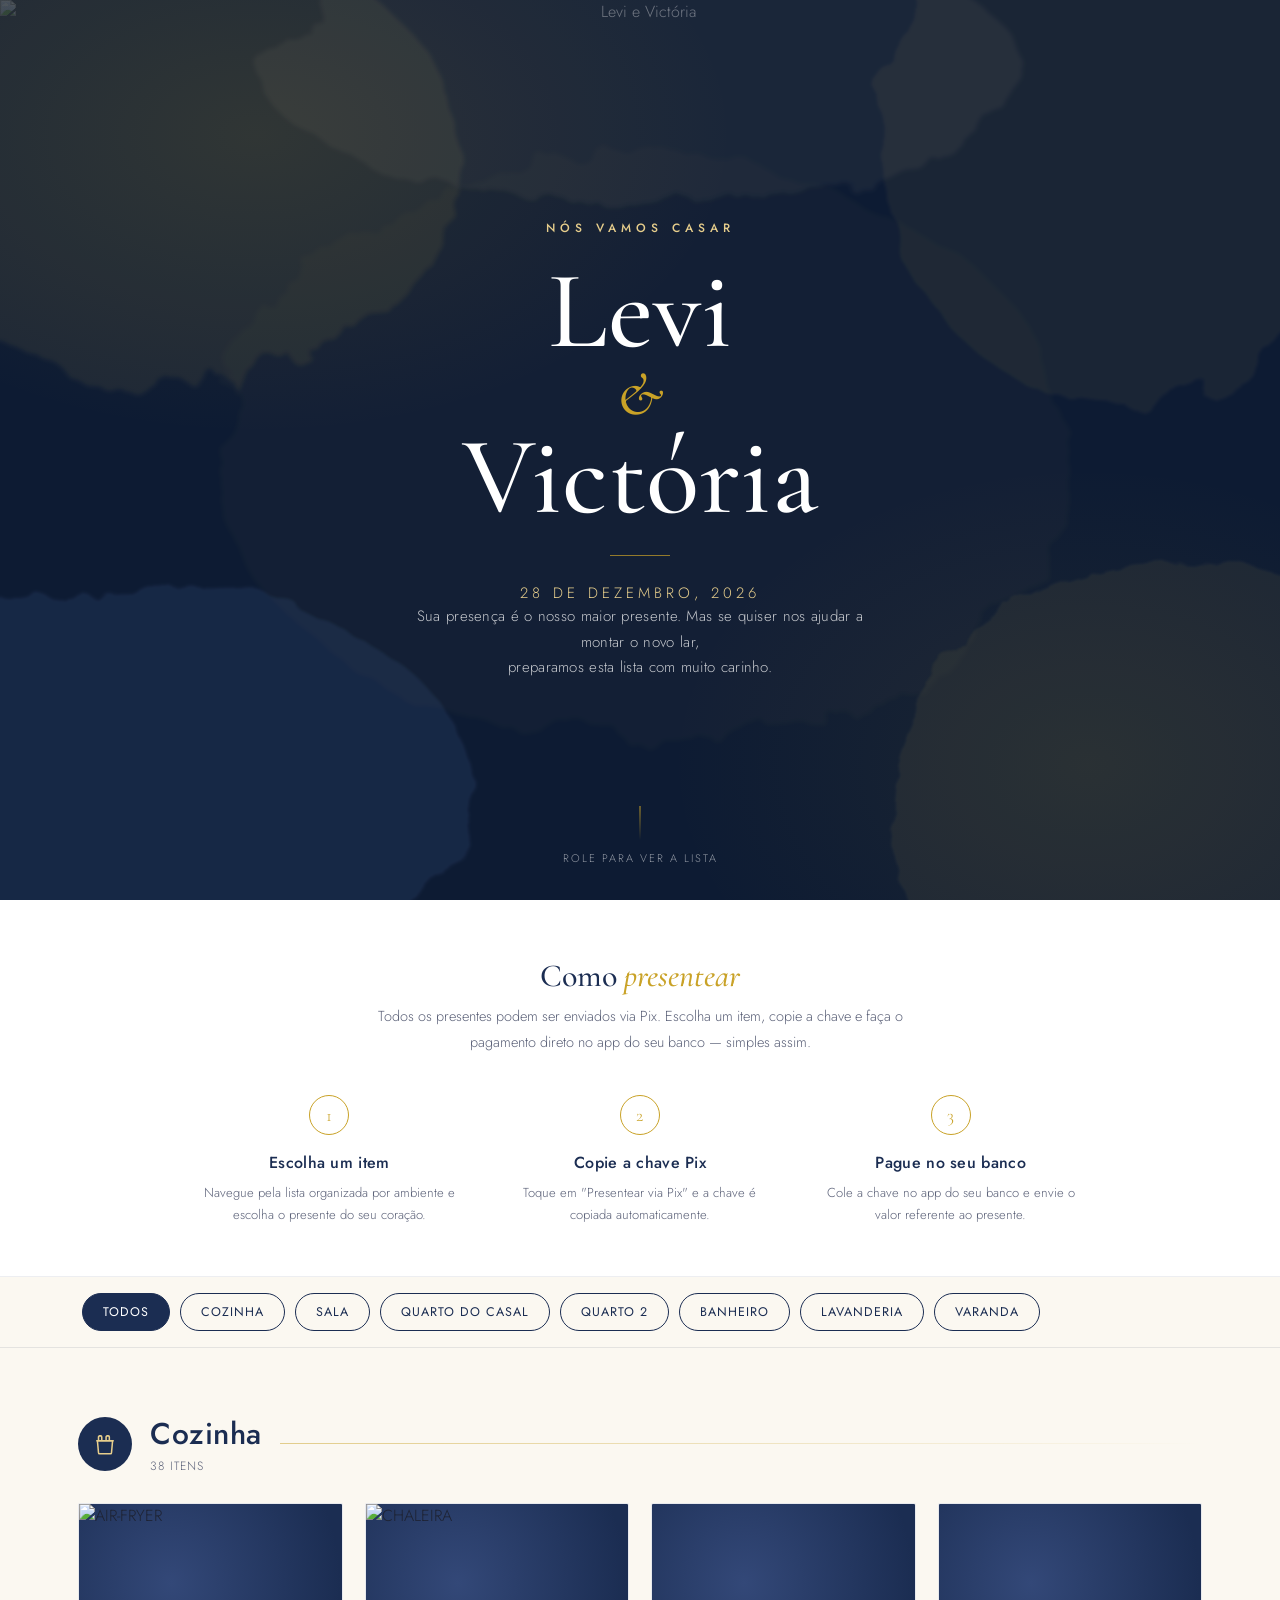
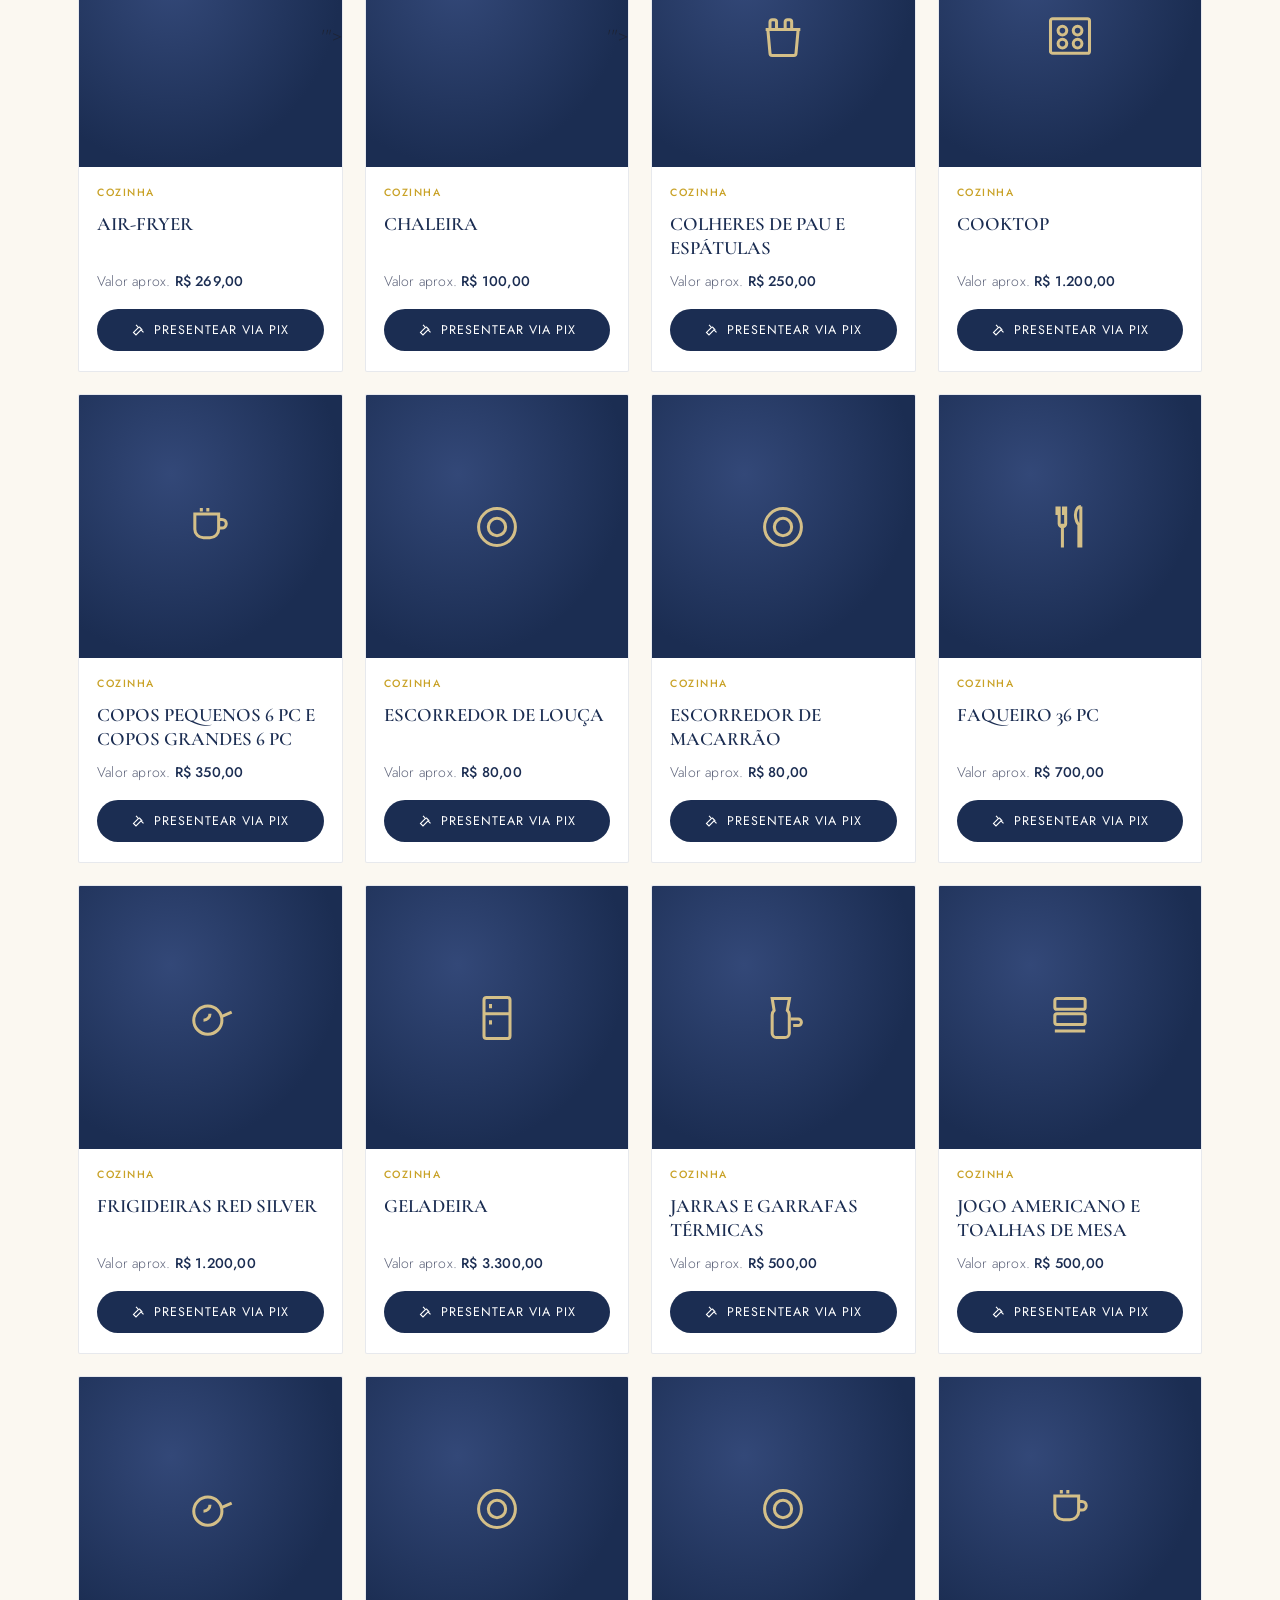
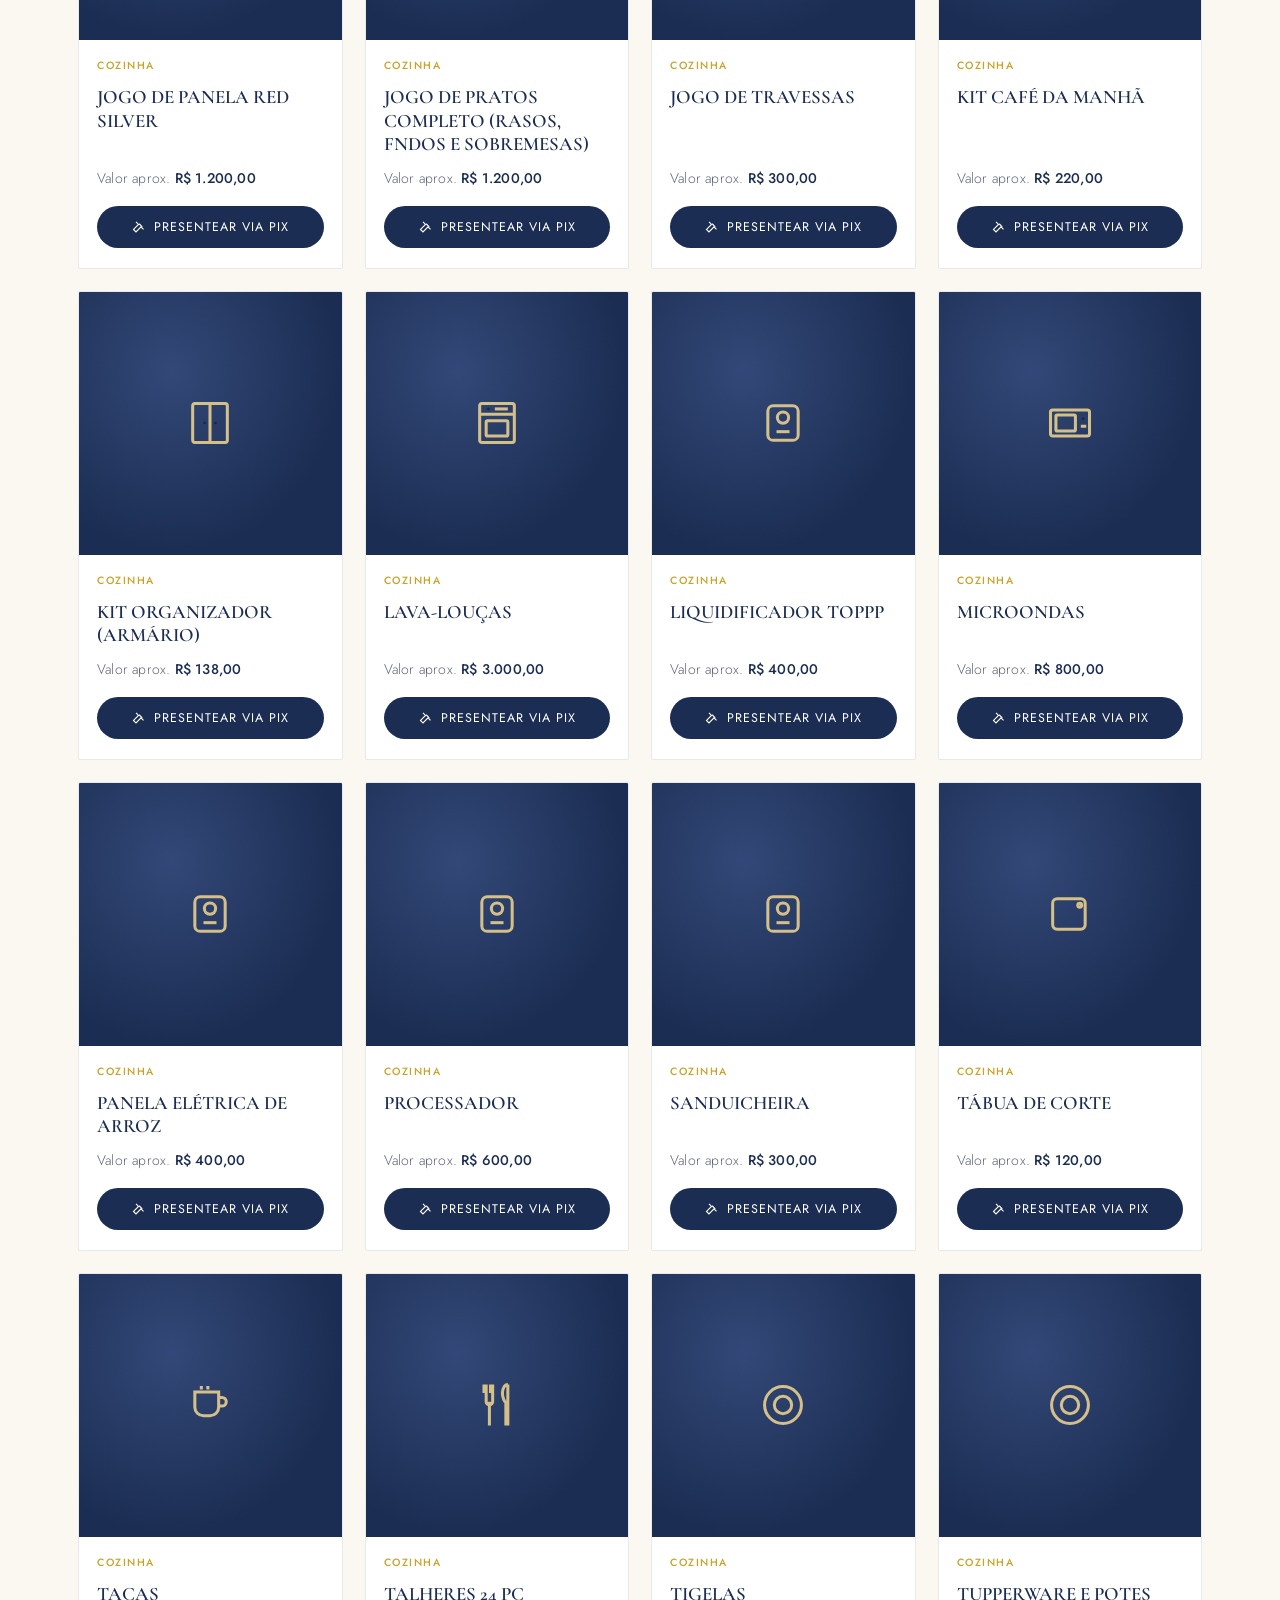
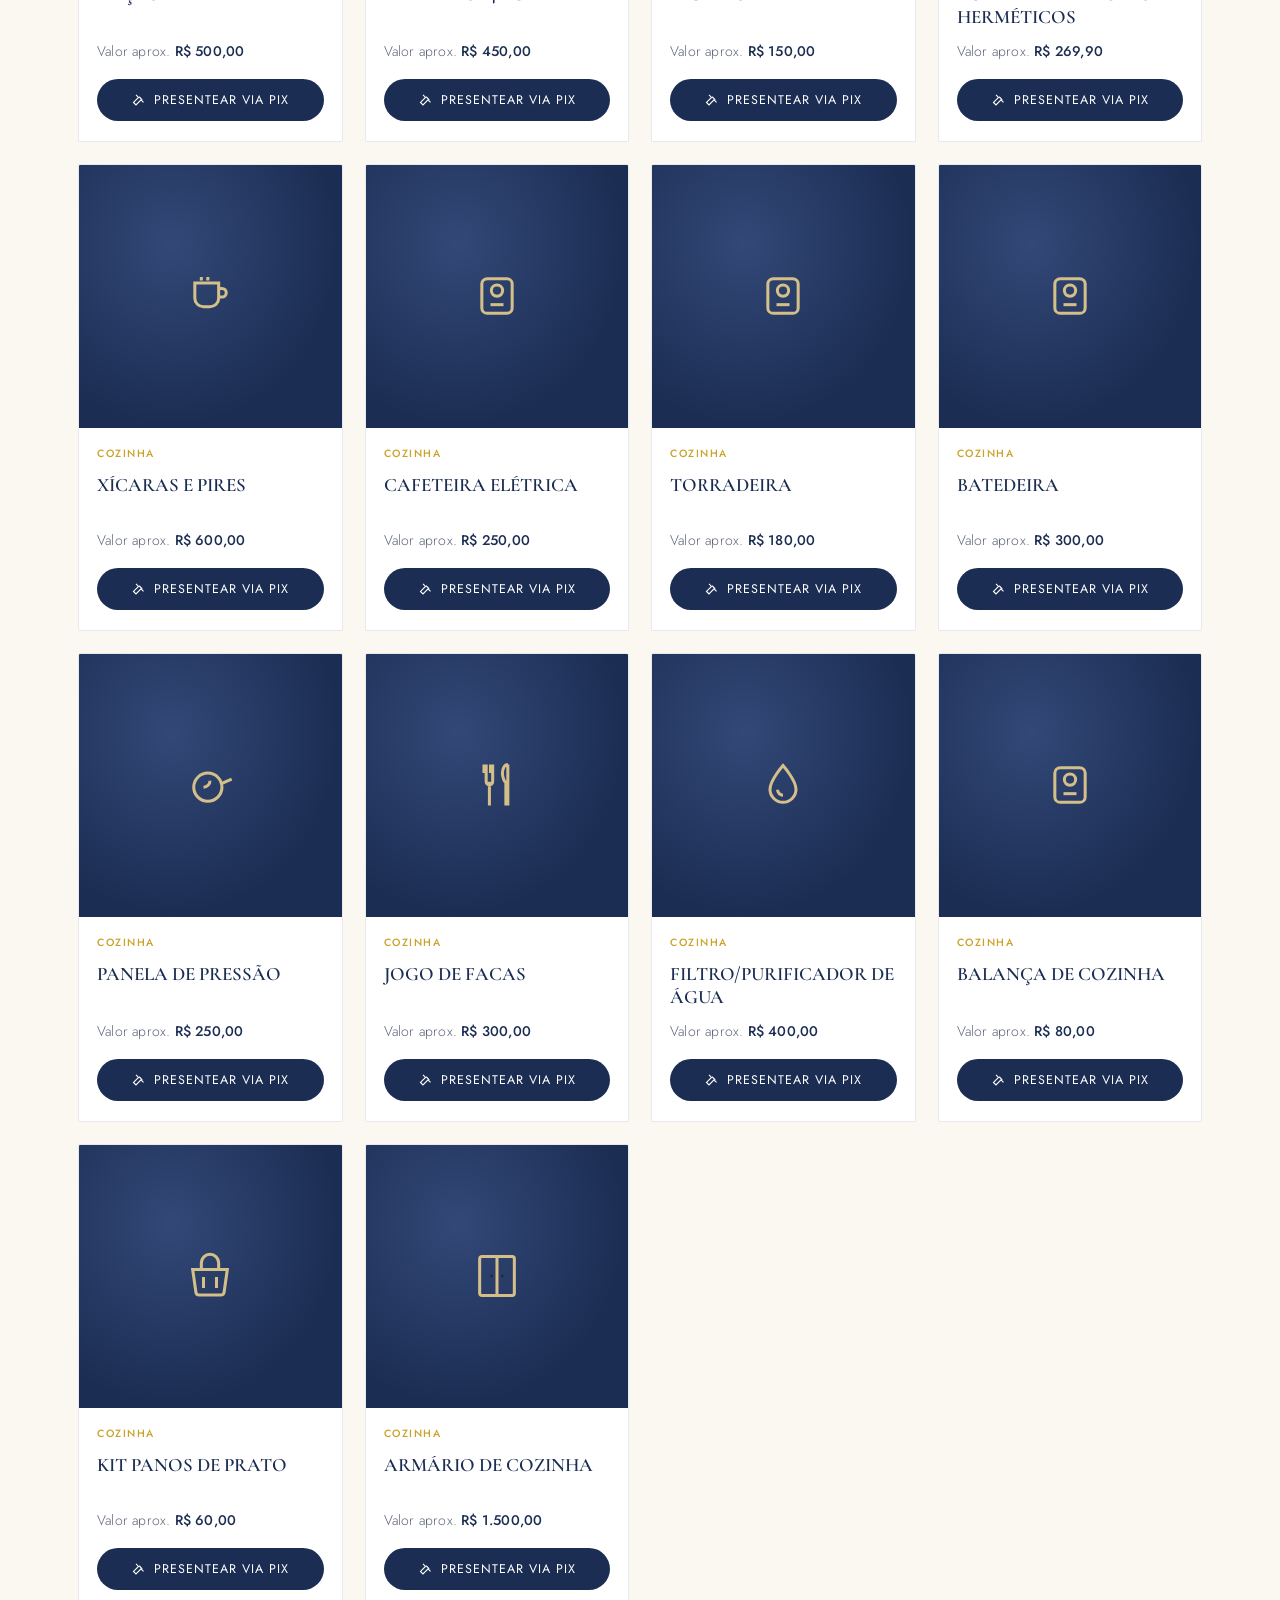
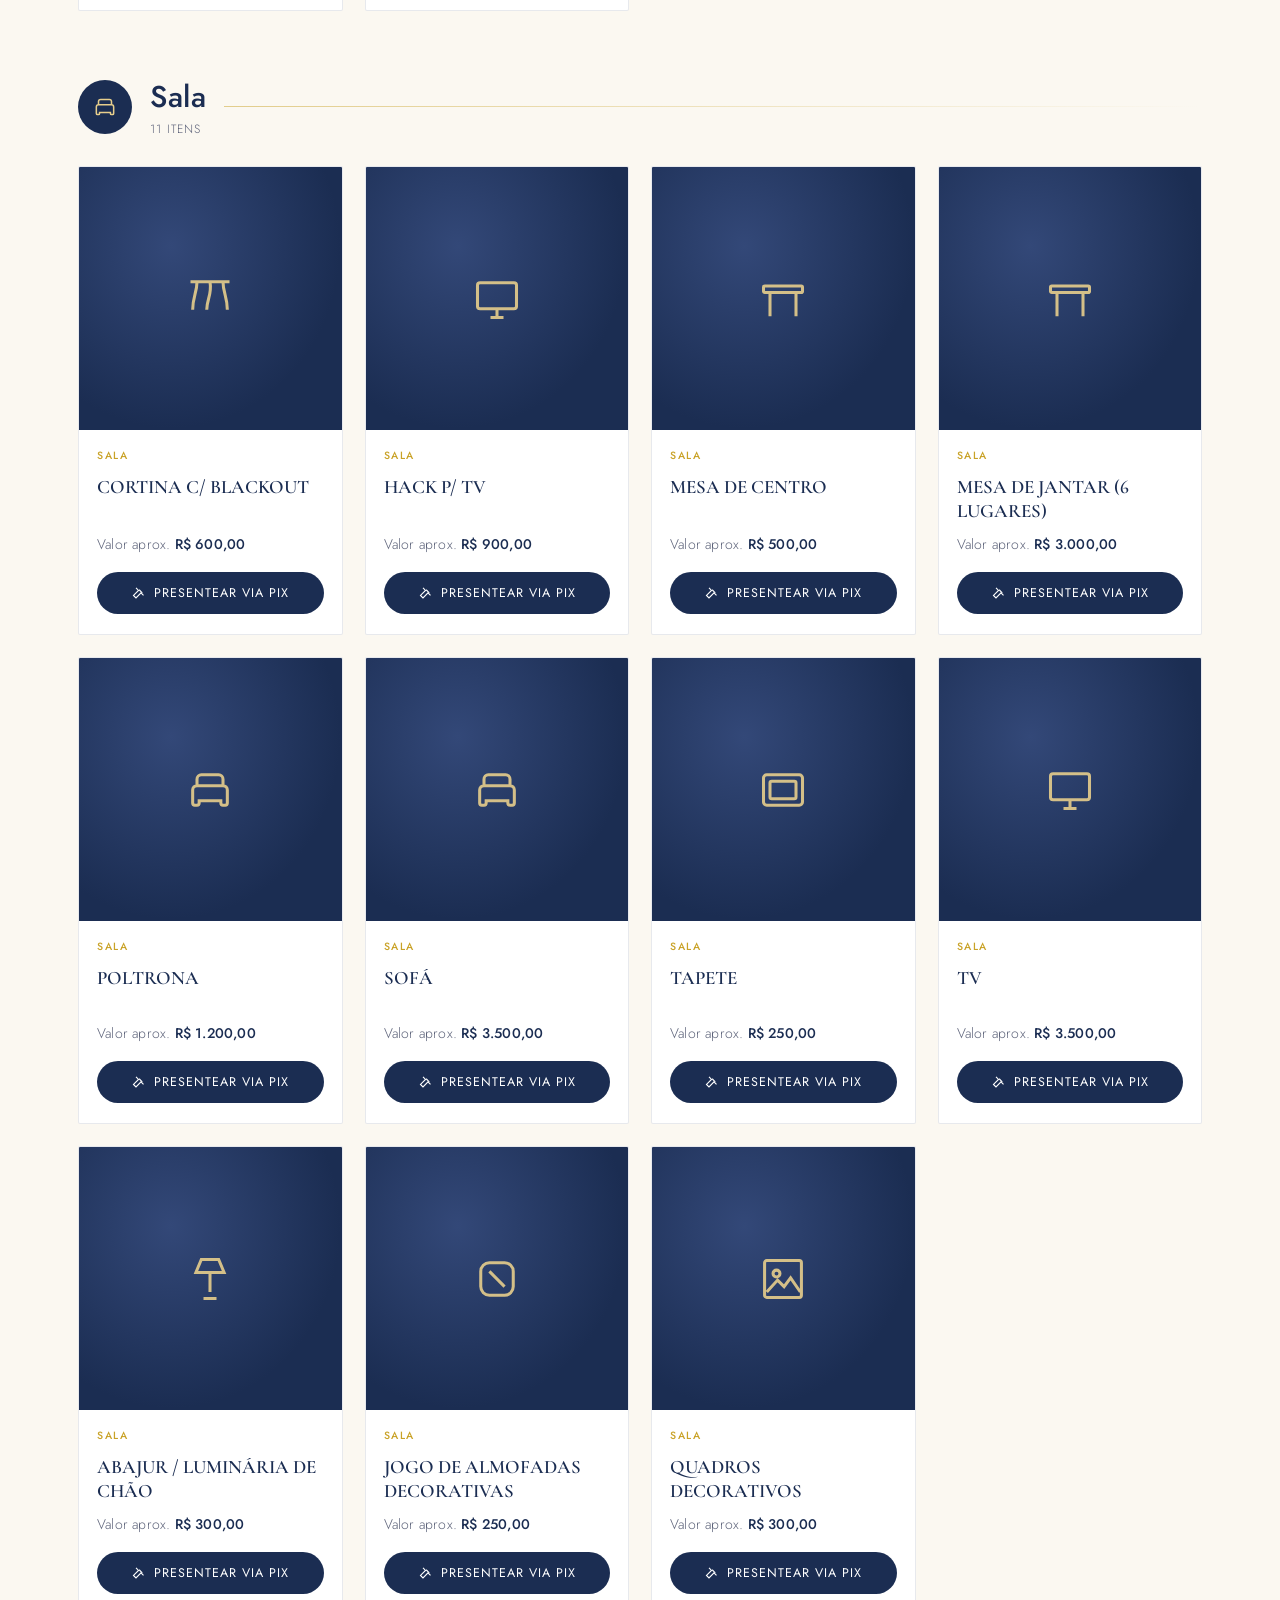
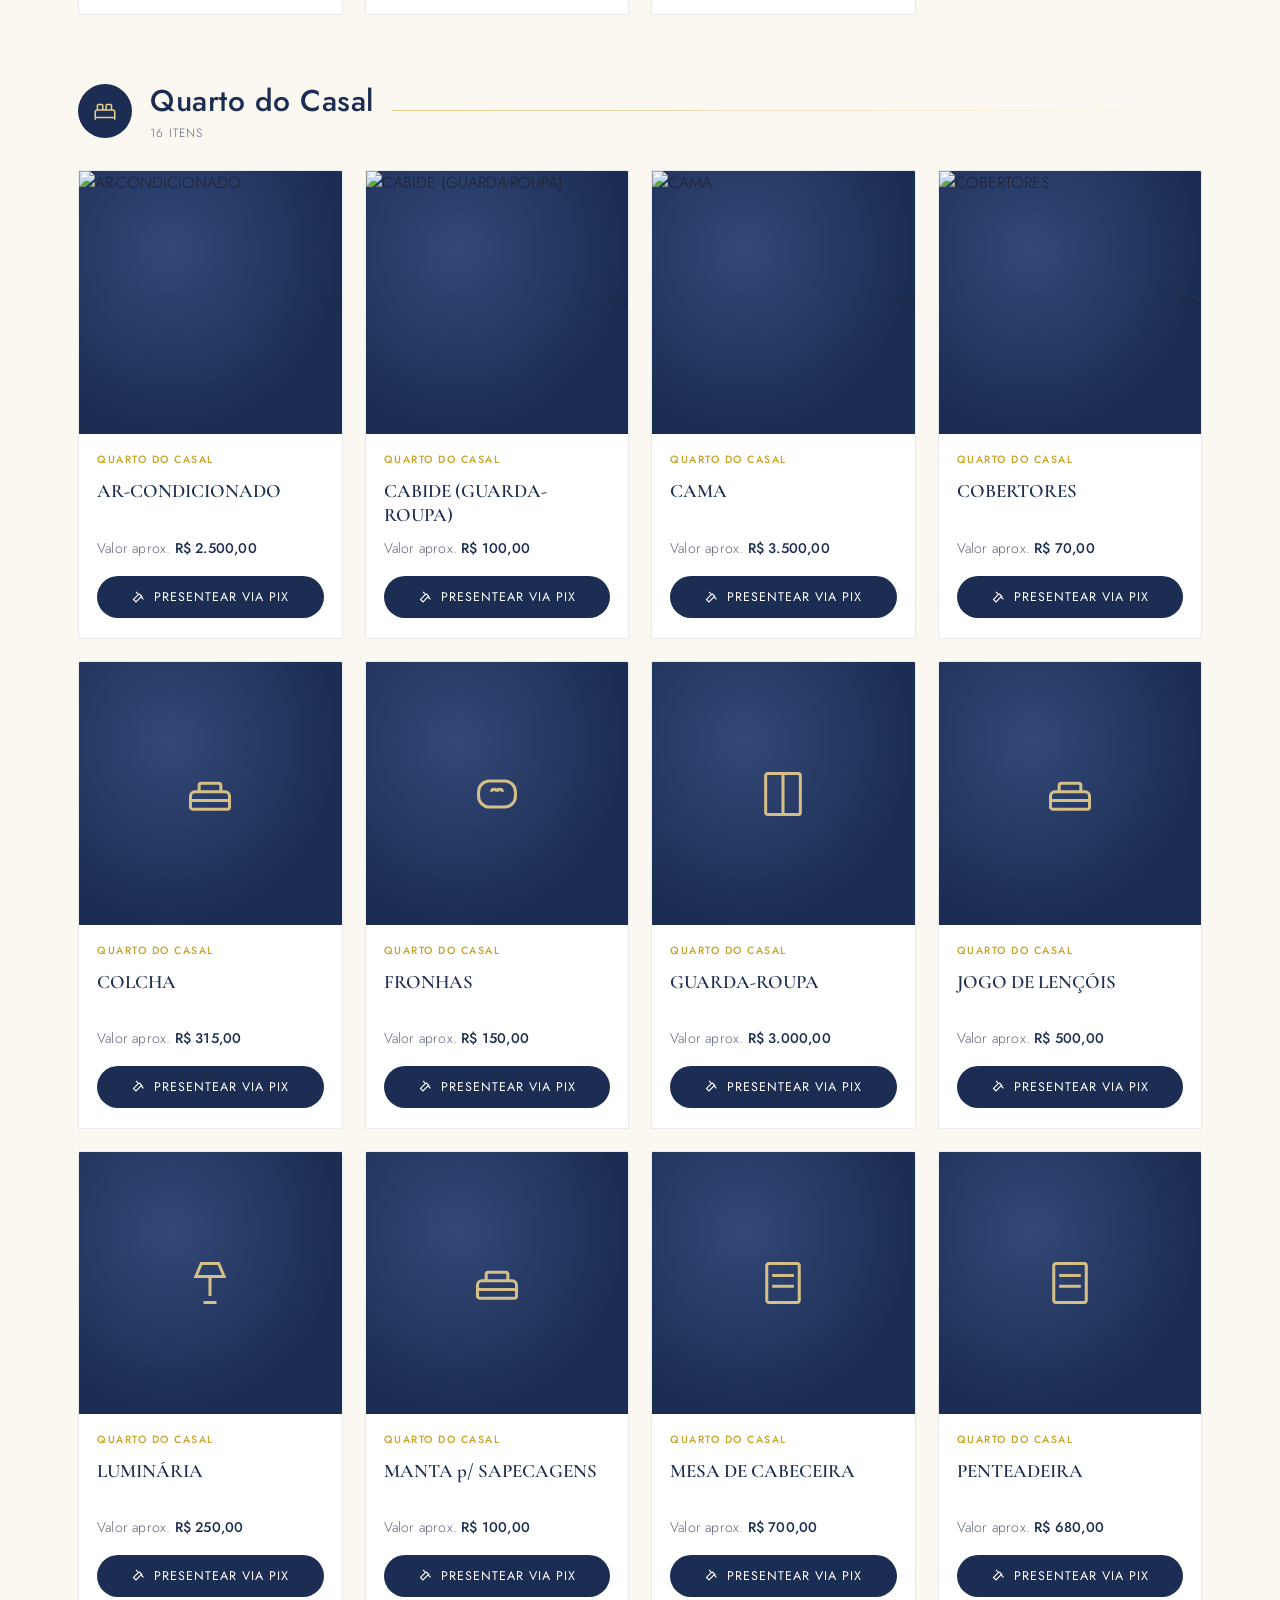
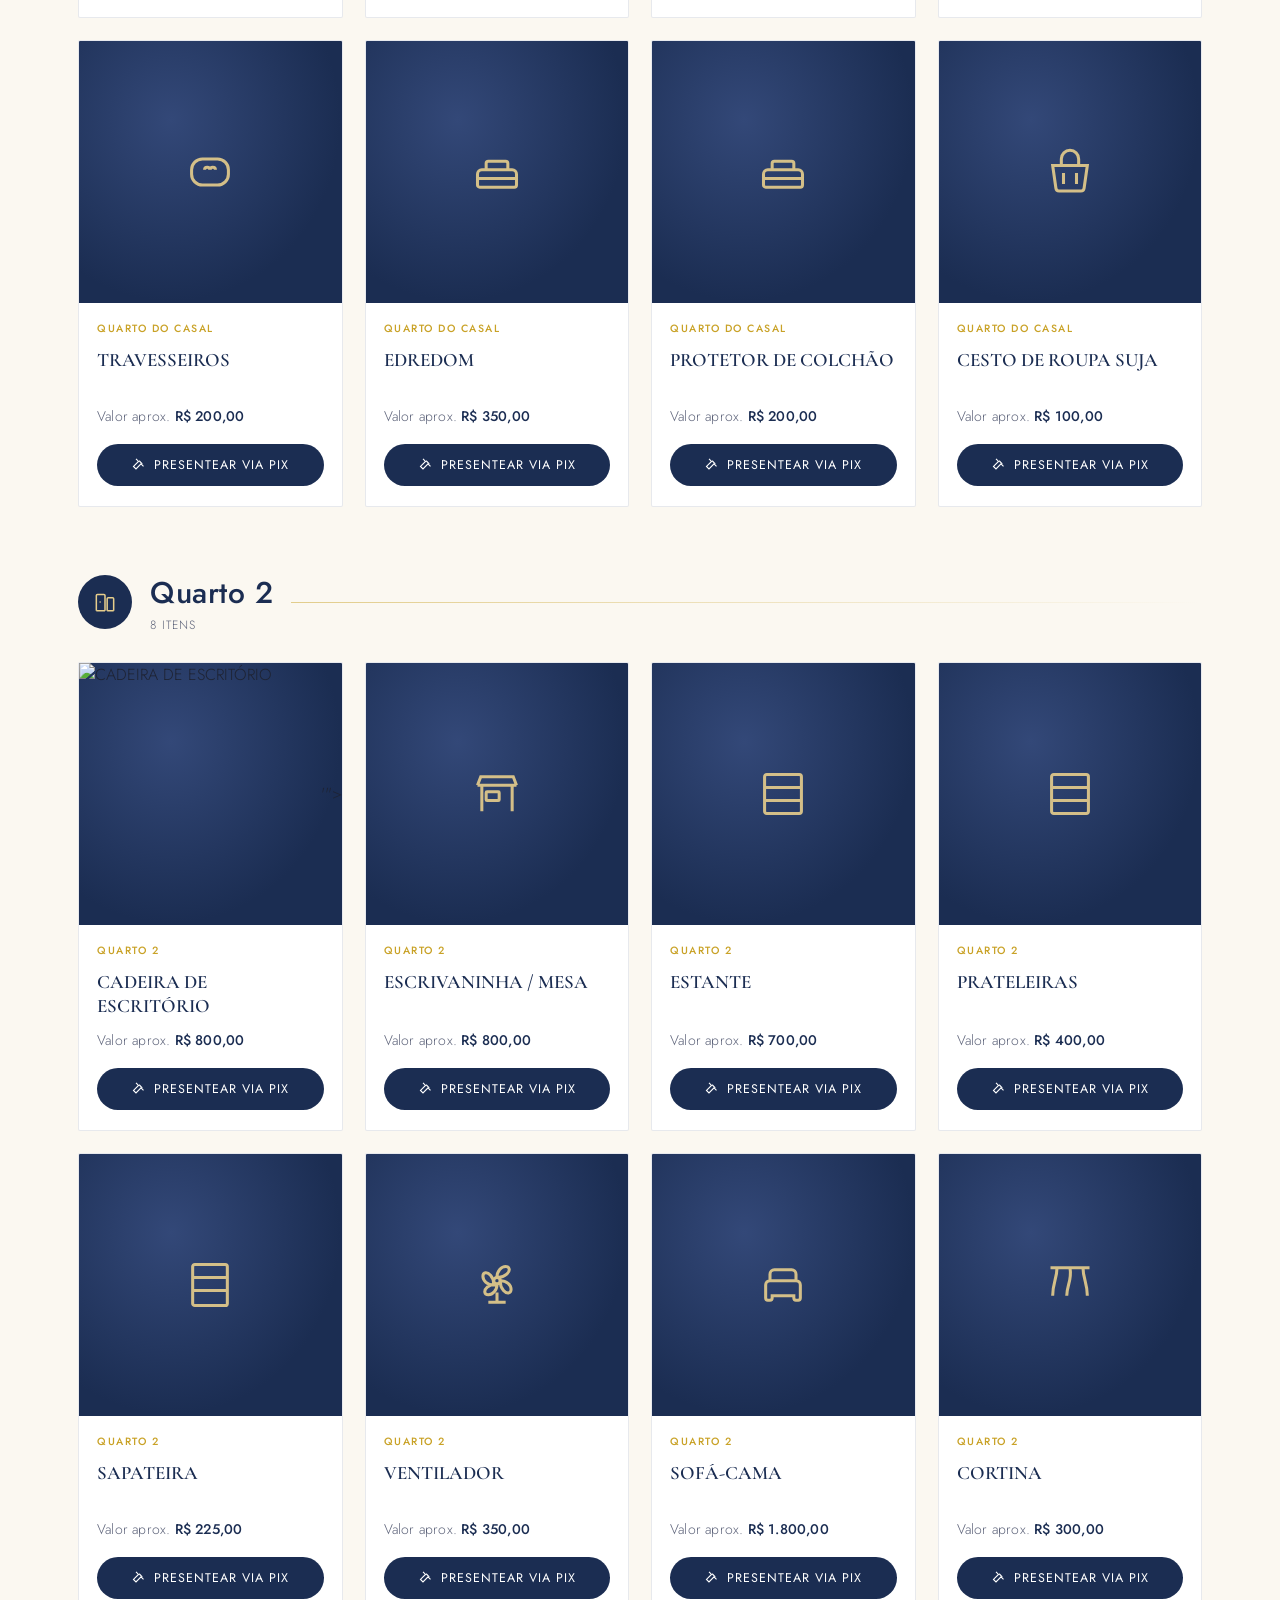
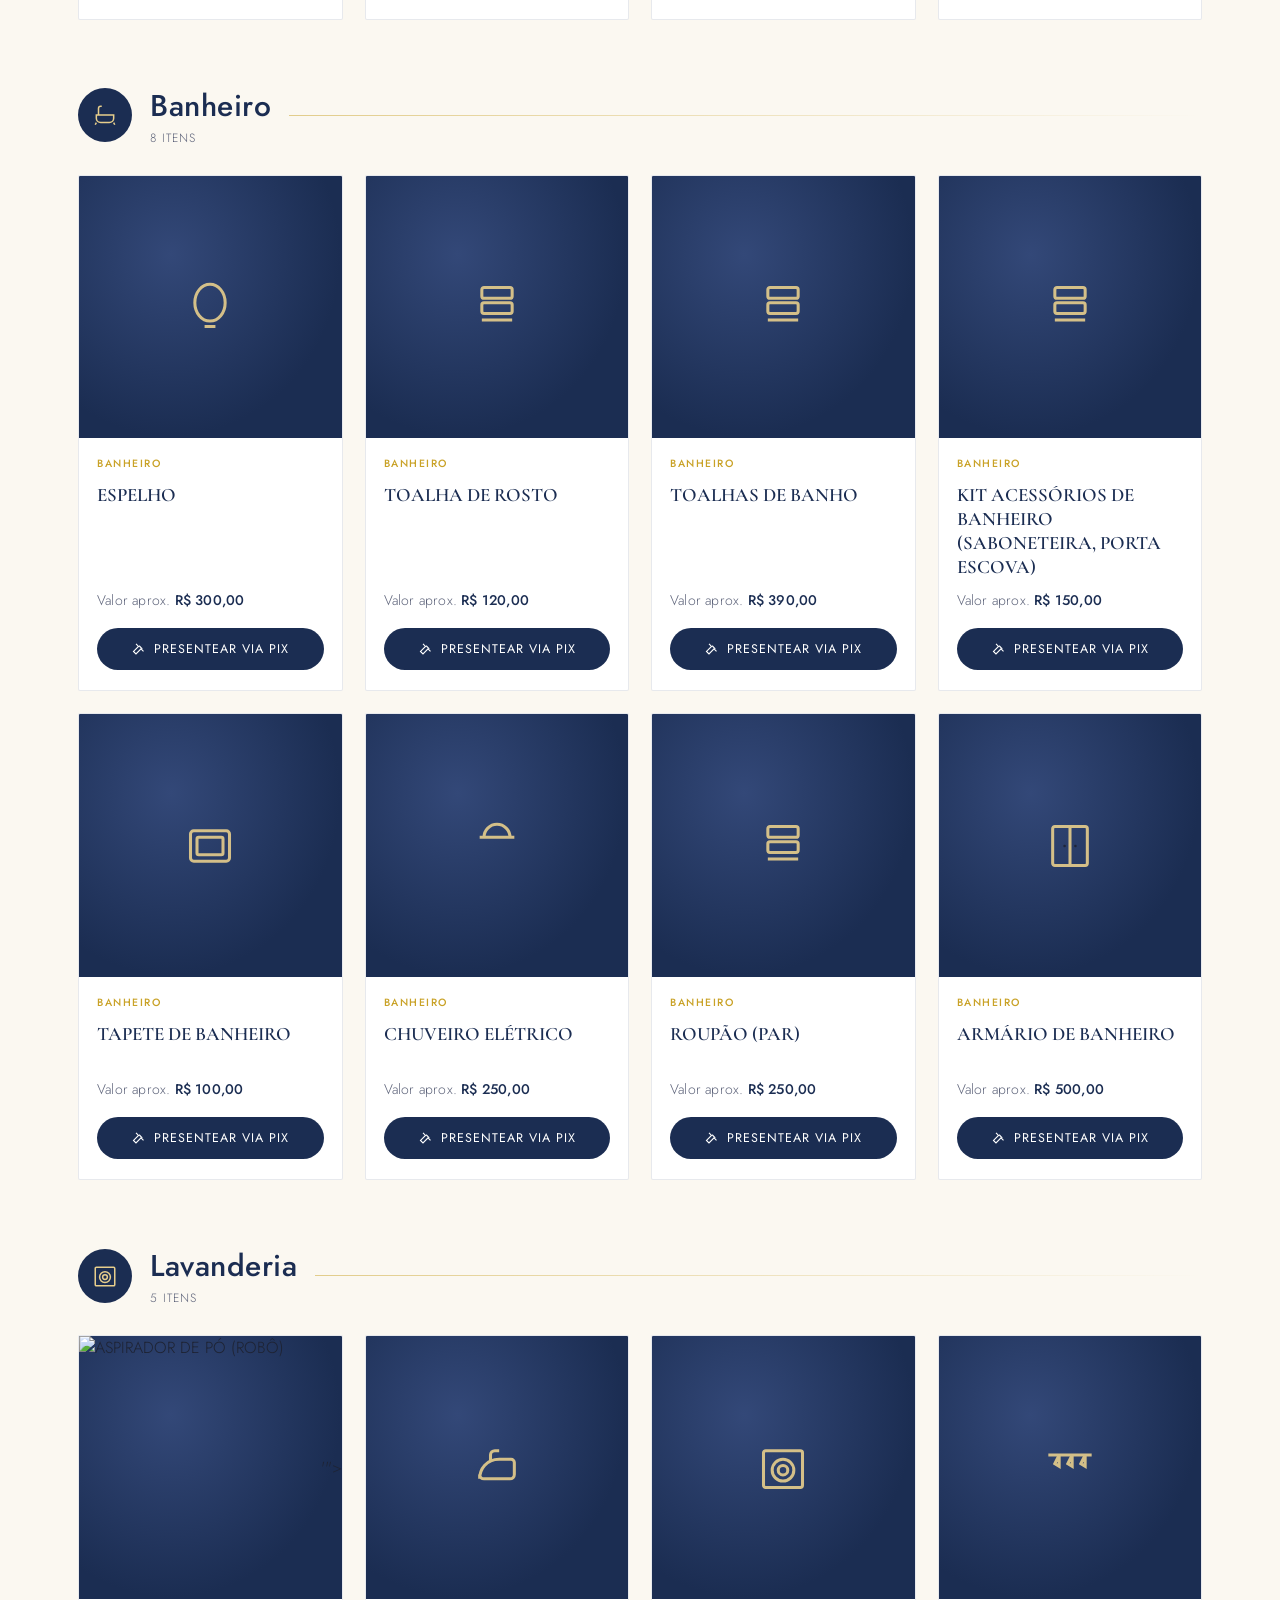
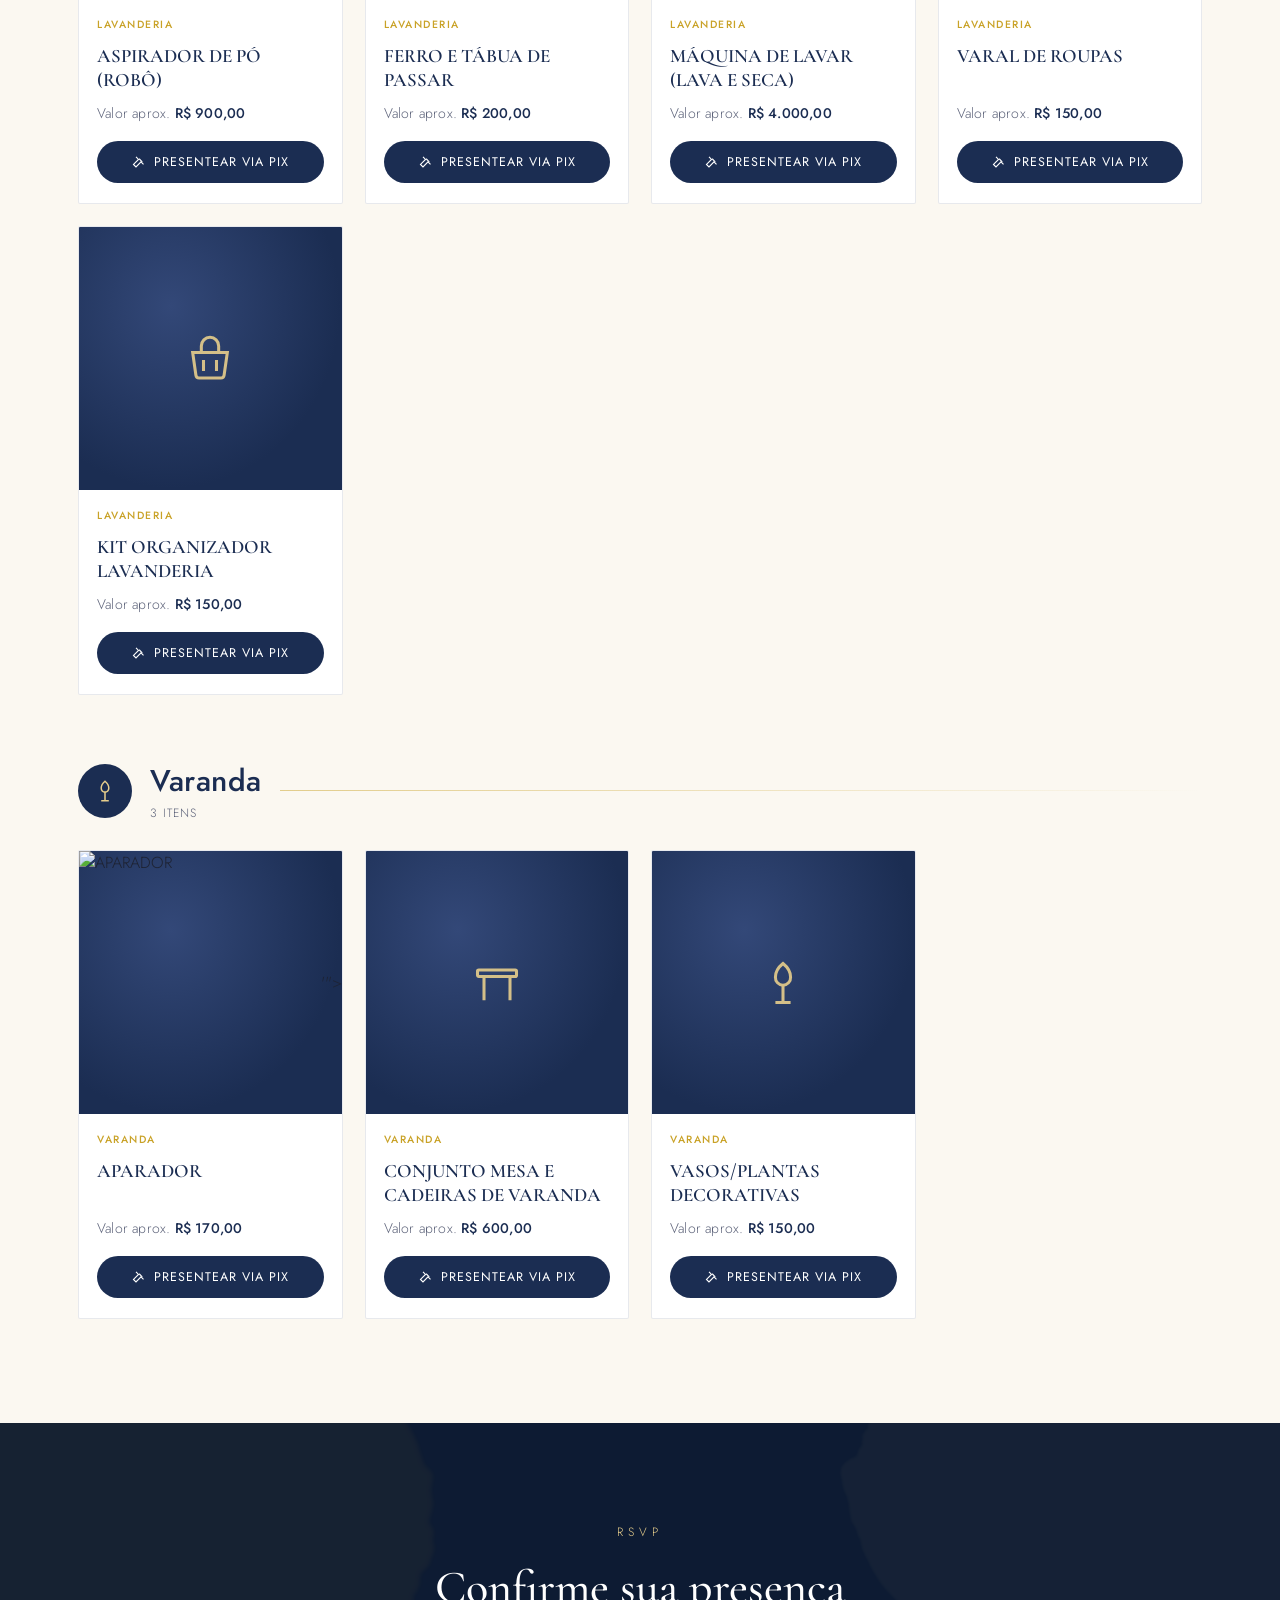
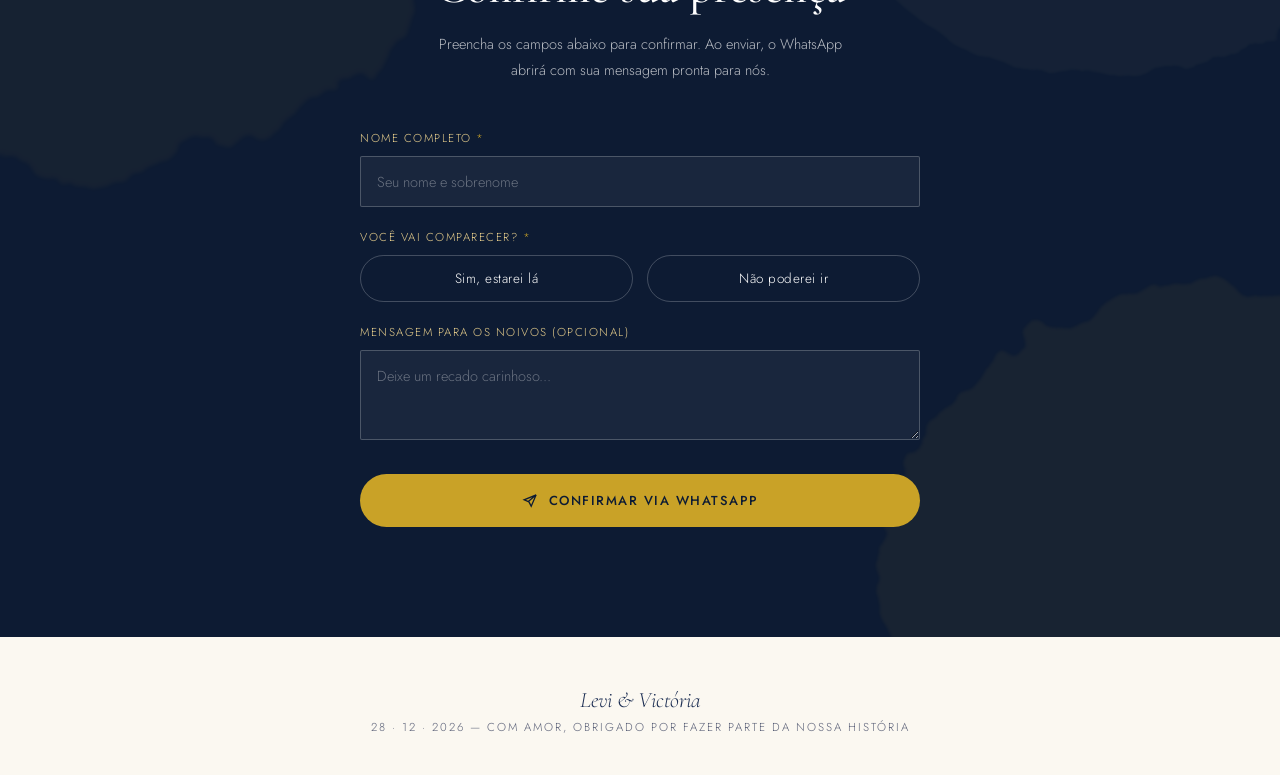
==== index.html @ 17d1f131 "Update index.html" ====
<!DOCTYPE html>
<html lang="pt-BR">
<head>
<meta charset="UTF-8">
<meta name="viewport" content="width=device-width, initial-scale=1.0">
<title>Levi & Victória | Lista de Presentes</title>
<link rel="preconnect" href="https://fonts.googleapis.com">
<link rel="preconnect" href="https://fonts.gstatic.com" crossorigin>
<link href="https://fonts.googleapis.com/css2?family=Cormorant+Garamond:ital,wght@0,400;0,500;0,600;1,500&family=Jost:wght@300;400;500;600&display=swap" rel="stylesheet">
<style>
  :root{
    --navy-deep:#0D1B33;
    --navy:#1B2D52;
    --navy-soft:#334878;
    --gold:#C9A227;
    --gold-light:#E7CE8C;
    --gold-pale:#F3E6C4;
    --white:#FFFFFF;
    --cream:#FBF8F1;
    --ink:#1E2333;
    --ink-soft:#5B6178;
    --radius:2px;
  }
  *{box-sizing:border-box;margin:0;padding:0;}
  html{scroll-behavior:smooth;}
  body{
    background:var(--cream);
    color:var(--ink);
    font-family:'Jost',sans-serif;
    font-weight:300;
    -webkit-font-smoothing:antialiased;
  }
  h1,h2,h3,.serif{font-family:'Cormorant Garamond',serif;}
  a{color:inherit;text-decoration:none;}
  img{max-width:100%;display:block;}
  .container{max-width:1180px;margin:0 auto;padding:0 28px;}
 
  /* ---------- WATERCOLOR SVG DEFS (reused via <use>) ---------- */
  .wc-defs{position:absolute;width:0;height:0;overflow:hidden;}
 
  /* ---------- HERO ---------- */
  .hero{
    position:relative;
    min-height:100svh;
    background:var(--navy-deep);
    color:var(--white);
    display:flex;
    flex-direction:column;
    align-items:center;
    justify-content:center;
    text-align:center;
    overflow:hidden;
    padding:60px 24px;
  }
  .hero::before{
    content:"";
    position:absolute;inset:0;
    background:
      radial-gradient(ellipse 800px 500px at 20% 15%, rgba(201,162,39,0.10), transparent 60%),
      radial-gradient(ellipse 700px 500px at 85% 85%, rgba(201,162,39,0.08), transparent 60%);
    pointer-events:none;
    z-index:1;
  }
  .hero-photo{position:absolute;inset:0;width:100%;height:100%;z-index:0;overflow:hidden;}
  .hero-photo img{
    width:100%;height:100%;object-fit:cover;object-position:50% 22%;
    filter:saturate(0.92) brightness(0.98);
  }
  .hero-photo::after{
    content:"";position:absolute;inset:0;
    background:
      linear-gradient(180deg, rgba(13,27,51,0.35) 0%, rgba(13,27,51,0.55) 45%, rgba(13,27,51,0.92) 100%),
      radial-gradient(ellipse 900px 700px at 50% 30%, rgba(13,27,51,0.15), rgba(13,27,51,0.7) 75%);
  }
  .hero-watercolor{position:absolute;inset:0;width:100%;height:100%;z-index:1;opacity:0.55;mix-blend-mode:screen;}
  .hero-content{position:relative;z-index:2;}
  .hero-eyebrow{
    font-size:12px;letter-spacing:5px;text-transform:uppercase;
    color:var(--gold-light);margin-bottom:22px;font-weight:500;
  }
  .hero-names{
    font-size:clamp(52px,10vw,110px);
    line-height:0.95;
    font-weight:500;
    letter-spacing:0.5px;
  }
  .hero-amp{
    display:block;
    font-style:italic;
    font-size:0.55em;
    color:var(--gold);
    margin:2px 0;
  }
  .hero-date{
    margin-top:26px;
    font-size:15px;
    letter-spacing:4px;
    color:var(--gold-light);
    text-transform:uppercase;
  }
  .hero-divider{
    width:60px;height:1px;background:var(--gold);
    margin:26px auto;opacity:0.7;
  }
  .hero-sub{
    font-family:'Jost',sans-serif;
    font-weight:300;
    font-size:15px;
    color:rgba(255,255,255,0.75);
    max-width:480px;
    line-height:1.7;
    letter-spacing:0.3px;
  }
  .hero-scroll{
    position:absolute;bottom:34px;left:50%;transform:translateX(-50%);
    z-index:2;
    font-size:11px;letter-spacing:2px;text-transform:uppercase;
    color:rgba(255,255,255,0.55);
    display:flex;flex-direction:column;align-items:center;gap:10px;
  }
  .hero-scroll span.line{width:1px;height:34px;background:linear-gradient(var(--gold),transparent);animation:scrollpulse 2s ease-in-out infinite;}
  @keyframes scrollpulse{0%,100%{opacity:.3}50%{opacity:1}}
 
  /* ---------- INTRO / HOW-TO STRIP ---------- */
  .howto{
    background:var(--white);
    border-bottom:1px solid rgba(27,45,82,0.08);
    padding:56px 0 50px;
  }
  .howto-title{
    text-align:center;font-size:32px;color:var(--navy);font-weight:500;margin-bottom:8px;
  }
  .howto-title em{color:var(--gold);font-style:italic;}
  .howto-lede{
    text-align:center;max-width:560px;margin:0 auto 40px;
    color:var(--ink-soft);font-size:14.5px;line-height:1.8;
  }
  .howto-steps{
    display:grid;grid-template-columns:repeat(3,1fr);gap:32px;
    max-width:900px;margin:0 auto;
  }
  .howto-step{text-align:center;padding:0 12px;}
  .howto-num{
    width:40px;height:40px;border:1px solid var(--gold);border-radius:50%;
    display:flex;align-items:center;justify-content:center;
    margin:0 auto 16px;font-family:'Cormorant Garamond',serif;color:var(--gold);font-size:18px;
  }
  .howto-step h3{font-size:16px;color:var(--navy);font-weight:500;margin-bottom:8px;font-family:'Jost',sans-serif;letter-spacing:0.3px;}
  .howto-step p{font-size:13px;color:var(--ink-soft);line-height:1.7;}
 
  /* ---------- FILTER NAV ---------- */
  .filter-bar{
    position:sticky;top:0;z-index:50;
    background:rgba(251,248,241,0.92);
    backdrop-filter:blur(10px);
    border-bottom:1px solid rgba(27,45,82,0.1);
    padding:16px 0;
  }
  .filter-scroll{
    display:flex;gap:10px;overflow-x:auto;
    scrollbar-width:none;padding:0 4px;
  }
  .filter-scroll::-webkit-scrollbar{display:none;}
  .chip{
    flex:0 0 auto;
    padding:9px 20px;
    border:1px solid var(--navy);
    border-radius:30px;
    font-size:12.5px;letter-spacing:1px;text-transform:uppercase;
    color:var(--navy);
    background:transparent;
    cursor:pointer;
    transition:all .25s ease;
    font-family:'Jost',sans-serif;
    white-space:nowrap;
  }
  .chip:hover{border-color:var(--gold);color:var(--gold);}
  .chip.active{background:var(--navy);color:var(--white);border-color:var(--navy);}
 
  /* ---------- SECTIONS ---------- */
  .gifts{padding:64px 0 40px;position:relative;}
  .amb-section{margin-bottom:64px;position:relative;}
  .amb-header{
    display:flex;align-items:center;gap:18px;margin-bottom:28px;
    position:relative;
  }
  .amb-icon{
    width:54px;height:54px;border-radius:50%;
    background:var(--navy);
    display:flex;align-items:center;justify-content:center;
    flex:0 0 auto;
    position:relative;
  }
  .amb-icon svg{width:26px;height:26px;stroke:var(--gold-light);}
  .amb-title{font-size:30px;color:var(--navy);font-weight:500;letter-spacing:0.5px;}
  .amb-count{font-size:12px;color:var(--ink-soft);letter-spacing:1px;text-transform:uppercase;margin-top:2px;}
  .amb-line{flex:1;height:1px;background:linear-gradient(90deg,rgba(201,162,39,0.5),transparent);}
 
  .grid{
    display:grid;
    grid-template-columns:repeat(auto-fill,minmax(230px,1fr));
    gap:22px;
  }
  .card{
    background:var(--white);
    border:1px solid rgba(27,45,82,0.10);
    border-radius:var(--radius);
    overflow:hidden;
    display:flex;flex-direction:column;
    transition:transform .3s ease, box-shadow .3s ease, border-color .3s ease;
    position:relative;
  }
  .card:hover{transform:translateY(-4px);box-shadow:0 16px 30px -18px rgba(13,27,51,0.35);border-color:var(--gold);}
  .card-media{
    aspect-ratio:1/1;
    background:radial-gradient(ellipse at 35% 30%, var(--navy-soft), var(--navy) 70%);
    display:flex;align-items:center;justify-content:center;
    position:relative;
    overflow:hidden;
  }
  .card-media img{width:100%;height:100%;object-fit:cover;}
  .card-media svg{width:52px;height:52px;stroke:var(--gold-light);opacity:0.9;}
  .card-body{padding:18px 18px 20px;display:flex;flex-direction:column;gap:12px;flex:1;}
  .card-eyebrow{font-size:10.5px;letter-spacing:1.5px;text-transform:uppercase;color:var(--gold);font-weight:500;}
  .card-title{
    font-family:'Cormorant Garamond',serif;font-weight:600;font-size:19px;
    color:var(--navy);line-height:1.25;min-height:2.4em;
  }
  .card-value{font-size:14px;color:var(--ink-soft);letter-spacing:0.2px;margin-top:auto;}
  .card-value b{color:var(--navy);font-weight:500;}
  .btn-pix{
    margin-top:6px;
    display:flex;align-items:center;justify-content:center;gap:8px;
    background:var(--navy);color:var(--white);
    border:none;padding:12px 14px;border-radius:30px;
    font-family:'Jost',sans-serif;font-size:12.5px;letter-spacing:1px;text-transform:uppercase;
    cursor:pointer;transition:background .25s ease;
  }
  .btn-pix:hover{background:var(--gold);color:var(--navy-deep);}
  .btn-pix svg{width:15px;height:15px;flex:0 0 auto;}
  .card.gifted .btn-pix{background:var(--gold);color:var(--navy-deep);}
 
  /* ---------- TOAST ---------- */
  .toast{
    position:fixed;bottom:28px;left:50%;transform:translateX(-50%) translateY(20px);
    background:var(--navy-deep);color:var(--white);
    padding:16px 26px;border-radius:40px;
    font-size:13.5px;letter-spacing:0.3px;
    display:flex;align-items:center;gap:12px;
    box-shadow:0 20px 40px -12px rgba(0,0,0,0.4);
    opacity:0;pointer-events:none;
    transition:opacity .3s ease, transform .3s ease;
    z-index:200;
    border:1px solid rgba(201,162,39,0.4);
    max-width:90vw;
  }
  .toast.show{opacity:1;transform:translateX(-50%) translateY(0);pointer-events:auto;}
  .toast svg{width:18px;height:18px;stroke:var(--gold-light);flex:0 0 auto;}
 
  /* ---------- RSVP ---------- */
  .rsvp{
    position:relative;
    background:var(--navy-deep);
    color:var(--white);
    padding:100px 0 110px;
    overflow:hidden;
  }
  .rsvp-watercolor{position:absolute;inset:0;width:100%;height:100%;opacity:0.5;z-index:0;}
  .rsvp-inner{position:relative;z-index:2;max-width:560px;margin:0 auto;text-align:center;}
  .rsvp-eyebrow{font-size:12px;letter-spacing:5px;text-transform:uppercase;color:var(--gold-light);margin-bottom:18px;}
  .rsvp-title{font-size:clamp(32px,5vw,46px);font-weight:500;margin-bottom:16px;}
  .rsvp-lede{color:rgba(255,255,255,0.7);font-size:14.5px;line-height:1.8;max-width:440px;margin:0 auto 46px;}
 
  .form{text-align:left;display:flex;flex-direction:column;gap:22px;}
  .field label{
    display:block;font-size:11.5px;letter-spacing:1.5px;text-transform:uppercase;
    color:var(--gold-light);margin-bottom:10px;
  }
  .field label .req{color:var(--gold);}
  .field input[type="text"],
  .field textarea{
    width:100%;background:rgba(255,255,255,0.05);
    border:1px solid rgba(255,255,255,0.22);
    border-radius:2px;
    padding:14px 16px;
    color:var(--white);
    font-family:'Jost',sans-serif;font-size:14.5px;font-weight:300;
    transition:border-color .2s ease, background .2s ease;
  }
  .field input[type="text"]::placeholder,
  .field textarea::placeholder{color:rgba(255,255,255,0.35);}
  .field input[type="text"]:focus,
  .field textarea:focus{outline:none;border-color:var(--gold);background:rgba(255,255,255,0.08);}
  .field textarea{resize:vertical;min-height:90px;}
 
  .radio-group{display:flex;gap:14px;}
  .radio-pill{
    flex:1;text-align:center;padding:13px 10px;border:1px solid rgba(255,255,255,0.22);
    border-radius:30px;cursor:pointer;font-size:13.5px;letter-spacing:0.5px;
    transition:all .2s ease;user-select:none;
  }
  .radio-pill.active{background:var(--gold);border-color:var(--gold);color:var(--navy-deep);font-weight:500;}
  .companions-wrap{display:none;}
  .companions-wrap.show{display:block;}
 
  .btn-submit{
    margin-top:6px;
    background:var(--gold);color:var(--navy-deep);
    border:none;padding:17px 20px;border-radius:30px;
    font-family:'Jost',sans-serif;font-size:13px;letter-spacing:1.5px;text-transform:uppercase;font-weight:500;
    cursor:pointer;display:flex;align-items:center;justify-content:center;gap:10px;
    transition:background .25s ease, transform .2s ease;
  }
  .btn-submit:hover{background:var(--gold-light);transform:translateY(-2px);}
  .btn-submit svg{width:17px;height:17px;}
  .error-msg{
    font-size:12.5px;color:#E8A0A0;margin-top:-8px;display:none;letter-spacing:0.3px;
  }
  .error-msg.show{display:block;}
 
  /* ---------- FOOTER ---------- */
  .footer{
    background:var(--cream);
    padding:50px 0 40px;
    text-align:center;
  }
  .footer-mono{font-family:'Cormorant Garamond',serif;font-style:italic;font-size:22px;color:var(--navy);margin-bottom:6px;}
  .footer-sub{font-size:11.5px;letter-spacing:2px;text-transform:uppercase;color:var(--ink-soft);}
 
  @media (max-width:720px){
    .howto-steps{grid-template-columns:1fr;gap:28px;}
    .amb-title{font-size:24px;}
    .amb-icon{width:44px;height:44px;}
    .amb-icon svg{width:20px;height:20px;}
    .grid{grid-template-columns:repeat(auto-fill,minmax(155px,1fr));gap:14px;}
    .card-title{font-size:16px;min-height:2.6em;}
    .card-body{padding:14px;}
    .btn-pix{padding:10px;font-size:11px;}
    .radio-group{flex-direction:row;}
  }
</style>
</head>
<body>
 
<!-- ============ SHARED SVG DEFS (watercolor filters + icons) ============ -->
<svg class="wc-defs" aria-hidden="true">
  <defs>
    <filter id="wc1" x="-50%" y="-50%" width="200%" height="200%">
      <feTurbulence type="fractalNoise" baseFrequency="0.012" numOctaves="4" seed="7" result="n"/>
      <feDisplacementMap in="SourceGraphic" in2="n" scale="55"/>
      <feGaussianBlur stdDeviation="2"/>
    </filter>
    <filter id="wc2" x="-50%" y="-50%" width="200%" height="200%">
      <feTurbulence type="fractalNoise" baseFrequency="0.018" numOctaves="3" seed="21" result="n"/>
      <feDisplacementMap in="SourceGraphic" in2="n" scale="40"/>
      <feGaussianBlur stdDeviation="1.5"/>
    </filter>
    <filter id="wc3" x="-50%" y="-50%" width="200%" height="200%">
      <feTurbulence type="fractalNoise" baseFrequency="0.02" numOctaves="3" seed="44" result="n"/>
      <feDisplacementMap in="SourceGraphic" in2="n" scale="30"/>
      <feGaussianBlur stdDeviation="1"/>
    </filter>
  </defs>
</svg>
 
<!-- ============ HERO ============ -->
<header class="hero">
  <div class="hero-photo">
    <img src="casal-hero.jpg" alt="Levi e Victória">
  </div>
  <svg class="hero-watercolor" viewBox="0 0 1200 800" preserveAspectRatio="xMidYMid slice" aria-hidden="true">
    <ellipse cx="180" cy="140" rx="260" ry="200" fill="#C9A227" opacity="0.16" filter="url(#wc1)"/>
    <ellipse cx="1030" cy="120" rx="220" ry="240" fill="#C9A227" opacity="0.12" filter="url(#wc2)"/>
    <ellipse cx="600" cy="60" rx="340" ry="120" fill="#E7CE8C" opacity="0.10" filter="url(#wc1)"/>
    <ellipse cx="150" cy="700" rx="300" ry="180" fill="#334878" opacity="0.35" filter="url(#wc2)"/>
    <ellipse cx="1080" cy="720" rx="260" ry="220" fill="#C9A227" opacity="0.14" filter="url(#wc3)"/>
    <ellipse cx="600" cy="400" rx="380" ry="260" fill="#C9A227" opacity="0.05" filter="url(#wc1)"/>
  </svg>
  <div class="hero-content">
    <div class="hero-eyebrow">Nós vamos casar</div>
    <h1 class="hero-names">Levi<span class="hero-amp">&amp;</span>Victória</h1>
    <div class="hero-divider"></div>
    <div class="hero-date">28 de Dezembro, 2026</div>
    <p class="hero-sub">Sua presença é o nosso maior presente. Mas se quiser nos ajudar a montar o novo lar,<br>preparamos esta lista com muito carinho.</p>
  </div>
  <div class="hero-scroll"><span class="line"></span>role para ver a lista</div>
</header>
 
<!-- ============ HOW TO ============ -->
<section class="howto">
  <div class="container">
    <h2 class="howto-title">Como <em>presentear</em></h2>
    <p class="howto-lede">Todos os presentes podem ser enviados via Pix. Escolha um item, copie a chave e faça o pagamento direto no app do seu banco — simples assim.</p>
    <div class="howto-steps">
      <div class="howto-step">
        <div class="howto-num">1</div>
        <h3>Escolha um item</h3>
        <p>Navegue pela lista organizada por ambiente e escolha o presente do seu coração.</p>
      </div>
      <div class="howto-step">
        <div class="howto-num">2</div>
        <h3>Copie a chave Pix</h3>
        <p>Toque em "Presentear via Pix" e a chave é copiada automaticamente.</p>
      </div>
      <div class="howto-step">
        <div class="howto-num">3</div>
        <h3>Pague no seu banco</h3>
        <p>Cole a chave no app do seu banco e envie o valor referente ao presente.</p>
      </div>
    </div>
  </div>
</section>
 
<!-- ============ FILTER BAR ============ -->
<nav class="filter-bar">
  <div class="container">
    <div class="filter-scroll" id="filterScroll"></div>
  </div>
</nav>
 
<!-- ============ GIFTS ============ -->
<main class="gifts">
  <div class="container" id="giftsContainer"></div>
</main>
 
<!-- ============ RSVP ============ -->
<section class="rsvp" id="rsvp">
  <svg class="rsvp-watercolor" viewBox="0 0 1200 700" preserveAspectRatio="xMidYMid slice" aria-hidden="true">
    <ellipse cx="120" cy="80" rx="300" ry="220" fill="#C9A227" opacity="0.10" filter="url(#wc1)"/>
    <ellipse cx="1090" cy="640" rx="280" ry="240" fill="#C9A227" opacity="0.12" filter="url(#wc2)"/>
    <ellipse cx="1000" cy="60" rx="220" ry="160" fill="#E7CE8C" opacity="0.07" filter="url(#wc3)"/>
  </svg>
  <div class="container">
    <div class="rsvp-inner">
      <div class="rsvp-eyebrow">RSVP</div>
      <h2 class="rsvp-title">Confirme sua presença</h2>
      <p class="rsvp-lede">Preencha os campos abaixo para confirmar. Ao enviar, o WhatsApp abrirá com sua mensagem pronta para nós.</p>
 
      <div class="form">
        <div class="field">
          <label for="fname">Nome completo <span class="req">*</span></label>
          <input type="text" id="fname" placeholder="Seu nome e sobrenome" required>
          <div class="error-msg" id="errName">Por favor, preencha seu nome para confirmar.</div>
        </div>
 
        <div class="field">
          <label>Você vai comparecer? <span class="req">*</span></label>
          <div class="radio-group">
            <div class="radio-pill" data-value="Sim" onclick="selectAttend(this,'Sim')">Sim, estarei lá</div>
            <div class="radio-pill" data-value="Não" onclick="selectAttend(this,'Não')">Não poderei ir</div>
          </div>
        </div>
 
        <div class="field companions-wrap" id="companionsWrap">
          <label for="fcomp">Quantos acompanhantes (além de você)</label>
          <input type="text" id="fcomp" placeholder="Ex: 1">
        </div>
 
        <div class="field">
          <label for="fmsg">Mensagem para os noivos (opcional)</label>
          <textarea id="fmsg" placeholder="Deixe um recado carinhoso..."></textarea>
        </div>
 
        <button class="btn-submit" onclick="submitRSVP()">
          <svg viewBox="0 0 24 24" fill="none" stroke="currentColor" stroke-width="1.8"><path d="M20 4L3 11l6 2.5M20 4l-7 16-4-7.5M20 4L9 13.5"/></svg>
          Confirmar via WhatsApp
        </button>
      </div>
    </div>
  </div>
</section>
 
<!-- ============ FOOTER ============ -->
<footer class="footer">
  <div class="footer-mono">Levi &amp; Victória</div>
  <div class="footer-sub">28 · 12 · 2026 — Com amor, obrigado por fazer parte da nossa história</div>
</footer>
 
<!-- ============ TOAST ============ -->
<div class="toast" id="toast">
  <svg viewBox="0 0 24 24" fill="none" stroke="currentColor" stroke-width="1.8"><path d="M20 6L9 17l-5-5"/></svg>
  <span id="toastMsg">Chave Pix copiada!</span>
</div>
 
<script>
/* =================== DATA =================== */
const ITEMS = [{"ambiente": "COZINHA", "item": "AIR-FRYER", "valor": 269.0, "foto": "https://m.media-amazon.com/images/I/51NKkmrtVEL._AC_SX679_.jpg"}, {"ambiente": "VARANDA", "item": "APARADOR", "valor": 170.0, "foto": "https://down-br.img.susercontent.com/file/br-11134207-820lj-mo422wmt1nuq82_tn"}, {"ambiente": "QUARTO", "item": "AR-CONDICIONADO", "valor": 2500.0, "foto": "https://m.media-amazon.com/images/I/61SqDV4ba2L._AC_SX522_.jpg"}, {"ambiente": "LAVANDERIA", "item": "ASPIRADOR DE PÓ (ROBÔ)", "valor": 900.0, "foto": "https://m.media-amazon.com/images/I/51d+bwNHcaL._AC_SX679_.jpg"}, {"ambiente": "QUARTO", "item": "CABIDE (GUARDA-ROUPA)", "valor": 100.0, "foto": "https://m.media-amazon.com/images/I/51m6NvVV70L._AC_SX679_.jpg"}, {"ambiente": "QUARTO 2", "item": "CADEIRA DE ESCRITÓRIO", "valor": 800.0, "foto": "https://tokstok.vteximg.com.br/arquivos/ids/29810175-1920-auto/de-escritorio-web-preto-preto-web_st0.jpg?v=638519757096330000&width=1920&height=auto&aspect=true"}, {"ambiente": "QUARTO", "item": "CAMA", "valor": 3500.0, "foto": "https://cdn.ortobom.com.br/file/41ba5b4b-8ab3-43c0-9be6-b667bef6707e/liberty_2.png"}, {"ambiente": "COZINHA", "item": "CHALEIRA", "valor": 100.0, "foto": "https://m.media-amazon.com/images/I/51K6htcmuWL._AC_SX679_.jpg"}, {"ambiente": "QUARTO", "item": "COBERTORES", "valor": 70.0, "foto": "https://m.media-amazon.com/images/I/511zLqXPX2L._AC_SX679_.jpg"}, {"ambiente": "QUARTO", "item": "COLCHA", "valor": 315.0, "foto": null}, {"ambiente": "COZINHA", "item": "COLHERES DE PAU E ESPÁTULAS", "valor": 250.0, "foto": null}, {"ambiente": "COZINHA", "item": "COOKTOP", "valor": 1200.0, "foto": null}, {"ambiente": "COZINHA", "item": "COPOS PEQUENOS 6 PC E COPOS GRANDES 6 PC", "valor": 350.0, "foto": null}, {"ambiente": "SALA", "item": "CORTINA C/ BLACKOUT", "valor": 600.0, "foto": null}, {"ambiente": "COZINHA", "item": "ESCORREDOR DE LOUÇA", "valor": 80.0, "foto": null}, {"ambiente": "COZINHA", "item": "ESCORREDOR DE MACARRÃO", "valor": 80.0, "foto": null}, {"ambiente": "QUARTO 2", "item": "ESCRIVANINHA / MESA", "valor": 800.0, "foto": null}, {"ambiente": "BANHEIRO", "item": "ESPELHO", "valor": 300.0, "foto": null}, {"ambiente": "QUARTO 2", "item": "ESTANTE", "valor": 700.0, "foto": null}, {"ambiente": "COZINHA", "item": "FAQUEIRO 36 PC", "valor": 700.0, "foto": null}, {"ambiente": "LAVANDERIA", "item": "FERRO E TÁBUA DE PASSAR", "valor": 200.0, "foto": null}, {"ambiente": "COZINHA", "item": "FRIGIDEIRAS RED SILVER", "valor": 1200.0, "foto": null}, {"ambiente": "QUARTO", "item": "FRONHAS", "valor": 150.0, "foto": null}, {"ambiente": "COZINHA", "item": "GELADEIRA", "valor": 3300.0, "foto": null}, {"ambiente": "QUARTO", "item": "GUARDA-ROUPA", "valor": 3000.0, "foto": null}, {"ambiente": "SALA", "item": "HACK P/ TV", "valor": 900.0, "foto": null}, {"ambiente": "COZINHA", "item": "JARRAS E GARRAFAS TÉRMICAS", "valor": 500.0, "foto": null}, {"ambiente": "COZINHA", "item": "JOGO AMERICANO E TOALHAS DE MESA", "valor": 500.0, "foto": null}, {"ambiente": "QUARTO", "item": "JOGO DE LENÇÓIS", "valor": 500.0, "foto": null}, {"ambiente": "COZINHA", "item": "JOGO DE PANELA RED SILVER", "valor": 1200.0, "foto": null}, {"ambiente": "COZINHA", "item": "JOGO DE PRATOS COMPLETO (RASOS, FNDOS E SOBREMESAS)", "valor": 1200.0, "foto": null}, {"ambiente": "COZINHA", "item": "JOGO DE TRAVESSAS", "valor": 300.0, "foto": null}, {"ambiente": "COZINHA", "item": "KIT CAFÉ DA MANHÃ", "valor": 220.0, "foto": null}, {"ambiente": "COZINHA", "item": "KIT ORGANIZADOR (ARMÁRIO)", "valor": 138.0, "foto": null}, {"ambiente": "COZINHA", "item": "LAVA-LOUÇAS", "valor": 3000.0, "foto": null}, {"ambiente": "COZINHA", "item": "LIQUIDIFICADOR TOPPP", "valor": 400.0, "foto": null}, {"ambiente": "QUARTO", "item": "LUMINÁRIA", "valor": 250.0, "foto": null}, {"ambiente": "QUARTO", "item": "MANTA p/ SAPECAGENS", "valor": 100.0, "foto": null}, {"ambiente": "LAVANDERIA", "item": "MÁQUINA DE LAVAR (LAVA E SECA)", "valor": 4000.0, "foto": null}, {"ambiente": "QUARTO", "item": "MESA DE CABECEIRA", "valor": 700.0, "foto": null}, {"ambiente": "SALA", "item": "MESA DE CENTRO", "valor": 500.0, "foto": null}, {"ambiente": "SALA", "item": "MESA DE JANTAR (6 LUGARES)", "valor": 3000.0, "foto": null}, {"ambiente": "COZINHA", "item": "MICROONDAS", "valor": 800.0, "foto": null}, {"ambiente": "COZINHA", "item": "PANELA ELÉTRICA DE ARROZ", "valor": 400.0, "foto": null}, {"ambiente": "QUARTO", "item": "PENTEADEIRA", "valor": 680.0, "foto": null}, {"ambiente": "SALA", "item": "POLTRONA", "valor": 1200.0, "foto": null}, {"ambiente": "QUARTO 2", "item": "PRATELEIRAS", "valor": 400.0, "foto": null}, {"ambiente": "COZINHA", "item": "PROCESSADOR", "valor": 600.0, "foto": null}, {"ambiente": "COZINHA", "item": "SANDUICHEIRA", "valor": 300.0, "foto": null}, {"ambiente": "QUARTO 2", "item": "SAPATEIRA", "valor": 225.0, "foto": null}, {"ambiente": "SALA", "item": "SOFÁ", "valor": 3500.0, "foto": null}, {"ambiente": "COZINHA", "item": "TÁBUA DE CORTE", "valor": 120.0, "foto": null}, {"ambiente": "COZINHA", "item": "TAÇAS", "valor": 500.0, "foto": null}, {"ambiente": "COZINHA", "item": "TALHERES 24 PC", "valor": 450.0, "foto": null}, {"ambiente": "SALA", "item": "TAPETE", "valor": 250.0, "foto": null}, {"ambiente": "COZINHA", "item": "TIGELAS", "valor": 150.0, "foto": null}, {"ambiente": "BANHEIRO", "item": "TOALHA DE ROSTO", "valor": 120.0, "foto": null}, {"ambiente": "BANHEIRO", "item": "TOALHAS DE BANHO", "valor": 390.0, "foto": null}, {"ambiente": "QUARTO", "item": "TRAVESSEIROS", "valor": 200.0, "foto": null}, {"ambiente": "COZINHA", "item": "TUPPERWARE E POTES HERMÉTICOS", "valor": 269.9, "foto": null}, {"ambiente": "SALA", "item": "TV", "valor": 3500.0, "foto": null}, {"ambiente": "QUARTO 2", "item": "VENTILADOR", "valor": 350.0, "foto": null}, {"ambiente": "COZINHA", "item": "XÍCARAS E PIRES", "valor": 600.0, "foto": null}, {"ambiente": "COZINHA", "item": "CAFETEIRA ELÉTRICA", "valor": 250.0, "foto": null}, {"ambiente": "COZINHA", "item": "TORRADEIRA", "valor": 180.0, "foto": null}, {"ambiente": "COZINHA", "item": "BATEDEIRA", "valor": 300.0, "foto": null}, {"ambiente": "COZINHA", "item": "PANELA DE PRESSÃO", "valor": 250.0, "foto": null}, {"ambiente": "COZINHA", "item": "JOGO DE FACAS", "valor": 300.0, "foto": null}, {"ambiente": "COZINHA", "item": "FILTRO/PURIFICADOR DE ÁGUA", "valor": 400.0, "foto": null}, {"ambiente": "COZINHA", "item": "BALANÇA DE COZINHA", "valor": 80.0, "foto": null}, {"ambiente": "COZINHA", "item": "KIT PANOS DE PRATO", "valor": 60.0, "foto": null}, {"ambiente": "SALA", "item": "ABAJUR / LUMINÁRIA DE CHÃO", "valor": 300.0, "foto": null}, {"ambiente": "SALA", "item": "JOGO DE ALMOFADAS DECORATIVAS", "valor": 250.0, "foto": null}, {"ambiente": "SALA", "item": "QUADROS DECORATIVOS", "valor": 300.0, "foto": null}, {"ambiente": "QUARTO", "item": "EDREDOM", "valor": 350.0, "foto": null}, {"ambiente": "QUARTO", "item": "PROTETOR DE COLCHÃO", "valor": 200.0, "foto": null}, {"ambiente": "QUARTO", "item": "CESTO DE ROUPA SUJA", "valor": 100.0, "foto": null}, {"ambiente": "QUARTO 2", "item": "SOFÁ-CAMA", "valor": 1800.0, "foto": null}, {"ambiente": "QUARTO 2", "item": "CORTINA", "valor": 300.0, "foto": null}, {"ambiente": "BANHEIRO", "item": "KIT ACESSÓRIOS DE BANHEIRO (SABONETEIRA, PORTA ESCOVA)", "valor": 150.0, "foto": null}, {"ambiente": "BANHEIRO", "item": "TAPETE DE BANHEIRO", "valor": 100.0, "foto": null}, {"ambiente": "BANHEIRO", "item": "CHUVEIRO ELÉTRICO", "valor": 250.0, "foto": null}, {"ambiente": "BANHEIRO", "item": "ROUPÃO (PAR)", "valor": 250.0, "foto": null}, {"ambiente": "LAVANDERIA", "item": "VARAL DE ROUPAS", "valor": 150.0, "foto": null}, {"ambiente": "LAVANDERIA", "item": "KIT ORGANIZADOR LAVANDERIA", "valor": 150.0, "foto": null}, {"ambiente": "VARANDA", "item": "CONJUNTO MESA E CADEIRAS DE VARANDA", "valor": 600.0, "foto": null}, {"ambiente": "VARANDA", "item": "VASOS/PLANTAS DECORATIVAS", "valor": 150.0, "foto": null}, {"ambiente": "COZINHA", "item": "ARMÁRIO DE COZINHA", "valor": 1500.0, "foto": null}, {"ambiente": "BANHEIRO", "item": "ARMÁRIO DE BANHEIRO", "valor": 500.0, "foto": null}];
 
const PIX_KEY_DISPLAY = "(85) 99106-8369";
const PIX_KEY_COPY = "85991068369";
const WHATSAPP_NUMBER = "5585991068369";
 
/* ambient icons (line style) */
const ICONS = {
  "COZINHA": '<svg viewBox="0 0 24 24" fill="none" stroke="currentColor" stroke-width="1.4"><path d="M4 9h16M6 9V5.5a1 1 0 011-1h1a1 1 0 011 1V9m4 0V5.5a1 1 0 011-1h1a1 1 0 011 1V9"/><path d="M5 9h14l-1 11a1 1 0 01-1 1H7a1 1 0 01-1-1L5 9z"/></svg>',
  "SALA": '<svg viewBox="0 0 24 24" fill="none" stroke="currentColor" stroke-width="1.4"><path d="M4 12v6a1 1 0 001 1h1a1 1 0 001-1v-1h10v1a1 1 0 001 1h1a1 1 0 001-1v-6"/><path d="M4 12a2 2 0 012-2h12a2 2 0 012 2M6 10V7a2 2 0 012-2h8a2 2 0 012 2v3"/></svg>',
  "QUARTO": '<svg viewBox="0 0 24 24" fill="none" stroke="currentColor" stroke-width="1.4"><path d="M3 18v-5a2 2 0 012-2h14a2 2 0 012 2v5M3 18h18M3 18v2M21 18v2M5 11V7a1 1 0 011-1h3a1 1 0 011 1v4M13 11V7a1 1 0 011-1h3a1 1 0 011 1v4"/></svg>',
  "QUARTO 2": '<svg viewBox="0 0 24 24" fill="none" stroke="currentColor" stroke-width="1.4"><path d="M4 20V6a1 1 0 011-1h6a1 1 0 011 1v14M4 20h8M14 20V9a1 1 0 011-1h4a1 1 0 011 1v11M14 20h6M7 12h1"/></svg>',
  "BANHEIRO": '<svg viewBox="0 0 24 24" fill="none" stroke="currentColor" stroke-width="1.4"><path d="M4 12h16v3a4 4 0 01-4 4H8a4 4 0 01-4-4v-3zM6 12V6a2 2 0 012-2h1M4 19l-1 2M20 19l1 2"/></svg>',
  "LAVANDERIA": '<svg viewBox="0 0 24 24" fill="none" stroke="currentColor" stroke-width="1.4"><circle cx="12" cy="13" r="5"/><circle cx="12" cy="13" r="2.2"/><path d="M4 4h16a1 1 0 011 1v15a1 1 0 01-1 1H4a1 1 0 01-1-1V5a1 1 0 011-1zM7 6.3h.01M9.5 6.3h.01"/></svg>',
  "VARANDA": '<svg viewBox="0 0 24 24" fill="none" stroke="currentColor" stroke-width="1.4"><path d="M12 3c2.5 2 3.5 4.3 3.5 6.3A3.5 3.5 0 0112 13a3.5 3.5 0 01-3.5-3.7C8.5 7.3 9.5 5 12 3z"/><path d="M12 13v8M8.5 21h7"/></svg>'
};
const DEFAULT_ICON = '<svg viewBox="0 0 24 24" fill="none" stroke="currentColor" stroke-width="1.4"><rect x="4" y="4" width="16" height="16" rx="1"/><path d="M4 15l4-4 4 4 4-6 4 6"/></svg>';
 
/* item-specific reference icons (line style, matched by keyword) */
const ITEM_ICONS = {
  fridge:'<svg viewBox="0 0 24 24" fill="none" stroke="currentColor" stroke-width="1.4"><rect x="6" y="2.5" width="12" height="19" rx="1.2"/><path d="M6 10h12M9 5.5v2M9 13v2"/></svg>',
  microwave:'<svg viewBox="0 0 24 24" fill="none" stroke="currentColor" stroke-width="1.4"><rect x="3" y="6" width="18" height="12" rx="1"/><rect x="5.5" y="8.3" width="9" height="7.4" rx="0.6"/><circle cx="18" cy="10" r="0.6" fill="currentColor" stroke="none"/><path d="M17 13.5h2.5"/></svg>',
  cooktop:'<svg viewBox="0 0 24 24" fill="none" stroke="currentColor" stroke-width="1.4"><rect x="3" y="4" width="18" height="16" rx="1"/><circle cx="8.5" cy="9.5" r="2"/><circle cx="15.5" cy="9.5" r="2"/><circle cx="8.5" cy="15.5" r="2"/><circle cx="15.5" cy="15.5" r="2"/></svg>',
  dishwasher:'<svg viewBox="0 0 24 24" fill="none" stroke="currentColor" stroke-width="1.4"><rect x="4" y="3" width="16" height="18" rx="1"/><path d="M4 8h16"/><circle cx="8" cy="5.5" r="0.6" fill="currentColor" stroke="none"/><path d="M11 5.5h6"/><rect x="7" y="11" width="10" height="7" rx="0.6"/></svg>',
  cutlery:'<svg viewBox="0 0 24 24" fill="none" stroke="currentColor" stroke-width="1.4"><path d="M7 2.5v8a1.5 1.5 0 003 0v-8M8.5 10.5V21.5M6 2.5v4M9 2.5v4M17 2.5c-1.4 0-2.5 1.8-2.5 4s1 4 1.6 4.4V21.5M17 2.5v19"/></svg>',
  cup:'<svg viewBox="0 0 24 24" fill="none" stroke="currentColor" stroke-width="1.4"><path d="M5 6h11v7a4 4 0 01-4 4H9a4 4 0 01-4-4V6z"/><path d="M16 8.5h1.5a2 2 0 010 4H16M8 3.2v1.6M11 3.2v1.6"/></svg>',
  plate:'<svg viewBox="0 0 24 24" fill="none" stroke="currentColor" stroke-width="1.4"><circle cx="12" cy="12" r="8.5"/><circle cx="12" cy="12" r="4"/></svg>',
  pan:'<svg viewBox="0 0 24 24" fill="none" stroke="currentColor" stroke-width="1.4"><circle cx="11" cy="13" r="6.5"/><path d="M17 11.5l5-2.2M9 13a3 3 0 003-3"/></svg>',
  board:'<svg viewBox="0 0 24 24" fill="none" stroke="currentColor" stroke-width="1.4"><rect x="4" y="5" width="15" height="14" rx="2"/><circle cx="16.5" cy="8" r="0.9"/></svg>',
  pitcher:'<svg viewBox="0 0 24 24" fill="none" stroke="currentColor" stroke-width="1.4"><path d="M7 3h8l-1 5.5a3 3 0 01.9 2.1V19a2 2 0 01-2 2H9a2 2 0 01-2-2v-8.4a3 3 0 01.9-2.1L7 3z"/><path d="M15.5 12.5H19a1.5 1.5 0 010 3h-2.3"/></svg>',
  waterdrop:'<svg viewBox="0 0 24 24" fill="none" stroke="currentColor" stroke-width="1.4"><path d="M12 3s6 6.8 6 11a6 6 0 01-12 0c0-4.2 6-11 6-11z"/><path d="M9.5 14.2a2.5 2.5 0 002.5 2.5"/></svg>',
  appliance:'<svg viewBox="0 0 24 24" fill="none" stroke="currentColor" stroke-width="1.4"><rect x="5" y="4" width="14" height="16" rx="2.5"/><circle cx="12" cy="9.5" r="2.6"/><path d="M9 16h6"/></svg>',
  cabinet:'<svg viewBox="0 0 24 24" fill="none" stroke="currentColor" stroke-width="1.4"><rect x="4" y="3" width="16" height="18" rx="1"/><path d="M12 3v18"/><circle cx="9.5" cy="12" r="0.6" fill="currentColor" stroke="none"/><circle cx="14.5" cy="12" r="0.6" fill="currentColor" stroke="none"/></svg>',
  wardrobe:'<svg viewBox="0 0 24 24" fill="none" stroke="currentColor" stroke-width="1.4"><rect x="4" y="2.5" width="16" height="19" rx="1"/><path d="M12 2.5v19M9 12v.01M15 12v.01"/></svg>',
  drawer:'<svg viewBox="0 0 24 24" fill="none" stroke="currentColor" stroke-width="1.4"><rect x="4.5" y="3" width="15" height="18" rx="1"/><path d="M7 8.5h10M7 13.5h10M9 8.5v0M9 13.5v0"/></svg>',
  lamp:'<svg viewBox="0 0 24 24" fill="none" stroke="currentColor" stroke-width="1.4"><path d="M8 3h8l2.5 6h-13L8 3z"/><path d="M12 9v9M9 21h6"/></svg>',
  curtain:'<svg viewBox="0 0 24 24" fill="none" stroke="currentColor" stroke-width="1.4"><path d="M3 4h18"/><path d="M6 4c0 5-2 7-2 13M12 4c1 6-1.5 8-1.5 13M18 4c0 5 2 7 2 13"/></svg>',
  desk:'<svg viewBox="0 0 24 24" fill="none" stroke="currentColor" stroke-width="1.4"><path d="M3 8h18M5 8v12M19 8v12M3 8l1.5-4h15L21 8"/><rect x="7" y="11" width="6" height="4" rx="0.4"/></svg>',
  shelf:'<svg viewBox="0 0 24 24" fill="none" stroke="currentColor" stroke-width="1.4"><rect x="3.5" y="3" width="17" height="18" rx="1"/><path d="M3.5 9h17M3.5 15h17"/></svg>',
  officechair:'<svg viewBox="0 0 24 24" fill="none" stroke="currentColor" stroke-width="1.4"><rect x="6.5" y="4" width="11" height="7" rx="1"/><path d="M8 11l-1 5h10l-1-5M12 16v3M9 22l3-3 3 3"/></svg>',
  sofa:'<svg viewBox="0 0 24 24" fill="none" stroke="currentColor" stroke-width="1.4"><path d="M4 12v6a1 1 0 001 1h1a1 1 0 001-1v-1h10v1a1 1 0 001 1h1a1 1 0 001-1v-6"/><path d="M4 12a2 2 0 012-2h12a2 2 0 012 2M6 10V7a2 2 0 012-2h8a2 2 0 012 2v3"/></svg>',
  table:'<svg viewBox="0 0 24 24" fill="none" stroke="currentColor" stroke-width="1.4"><rect x="3" y="6" width="18" height="3" rx="0.6"/><path d="M6 9v11M18 9v11"/></svg>',
  tv:'<svg viewBox="0 0 24 24" fill="none" stroke="currentColor" stroke-width="1.4"><rect x="3" y="4.5" width="18" height="12" rx="1.2"/><path d="M9 20.5h6M12 16.5v4"/></svg>',
  rug:'<svg viewBox="0 0 24 24" fill="none" stroke="currentColor" stroke-width="1.4"><rect x="3" y="5" width="18" height="14" rx="1.5"/><rect x="6" y="8" width="12" height="8" rx="0.8"/></svg>',
  cushion:'<svg viewBox="0 0 24 24" fill="none" stroke="currentColor" stroke-width="1.4"><rect x="4.5" y="4.5" width="15" height="15" rx="4"/><path d="M8.5 8.5l7 7"/></svg>',
  frame:'<svg viewBox="0 0 24 24" fill="none" stroke="currentColor" stroke-width="1.4"><rect x="3.5" y="3.5" width="17" height="17" rx="1"/><circle cx="9" cy="9.5" r="1.6"/><path d="M4.5 18l5-5.5 3 3 3-4 4.5 6.5"/></svg>',
  mirror:'<svg viewBox="0 0 24 24" fill="none" stroke="currentColor" stroke-width="1.4"><ellipse cx="12" cy="10" rx="7" ry="8.5"/><path d="M9.5 21h5"/></svg>',
  towel:'<svg viewBox="0 0 24 24" fill="none" stroke="currentColor" stroke-width="1.4"><rect x="5" y="3" width="14" height="5" rx="1"/><rect x="5" y="10" width="14" height="5" rx="1"/><path d="M5 18h14"/></svg>',
  shower:'<svg viewBox="0 0 24 24" fill="none" stroke="currentColor" stroke-width="1.4"><path d="M6 8a6 6 0 0112 0"/><path d="M4 8h16M8 12v0M12 12v0M16 12v0M8 16v0M12 16v0M16 16v0M8 20v0M12 20v0M16 20v0"/></svg>',
  washer:'<svg viewBox="0 0 24 24" fill="none" stroke="currentColor" stroke-width="1.4"><circle cx="12" cy="13" r="5"/><circle cx="12" cy="13" r="2.2"/><path d="M4 4h16a1 1 0 011 1v15a1 1 0 01-1 1H4a1 1 0 01-1-1V5a1 1 0 011-1zM7 6.3h.01M9.5 6.3h.01"/></svg>',
  iron:'<svg viewBox="0 0 24 24" fill="none" stroke="currentColor" stroke-width="1.4"><path d="M4 17c0-4.5 3-9 9-9h5.5a1.5 1.5 0 011.5 1.5V15a2 2 0 01-2 2H6a2 2 0 01-2-2z"/><path d="M9 8.5V6a2 2 0 012-2h2"/></svg>',
  clothesline:'<svg viewBox="0 0 24 24" fill="none" stroke="currentColor" stroke-width="1.4"><path d="M2 6h20"/><path d="M7 6l-2 4 2 1.2L7 6zM13 6l-2 4 2 1.2L13 6zM19 6l-2 4 2 1.2L19 6z"/></svg>',
  basket:'<svg viewBox="0 0 24 24" fill="none" stroke="currentColor" stroke-width="1.4"><path d="M4 9h16l-1.5 10.5a1.5 1.5 0 01-1.5 1.3H7a1.5 1.5 0 01-1.5-1.3L4 9z"/><path d="M8 9V6a4 4 0 018 0v3M9 12.5v5M15 12.5v5"/></svg>',
  fan:'<svg viewBox="0 0 24 24" fill="none" stroke="currentColor" stroke-width="1.4"><circle cx="12" cy="10" r="1.5"/><path d="M12 8.5c0-3 2-5 4-5s2.2 2 .5 3.5-4 1.5-4 1.5zM12 11.5c0 3-2 5-4 5s-2.2-2-.5-3.5 4-1.5 4-1.5zM10.5 12c-3 0-5-2-5-4s2-2.2 3.5-.5 1.5 4 1.5 4zM13.5 10c3 0 5 2 5 4s-2 2.2-3.5.5-1.5-4-1.5-4z"/><path d="M12 15.5V20M8 20h8"/></svg>',
  ac:'<svg viewBox="0 0 24 24" fill="none" stroke="currentColor" stroke-width="1.4"><rect x="2.5" y="6" width="19" height="7" rx="2"/><path d="M6 16l-1 3M11 16l-.6 3M16 16l-1 3"/></svg>',
  vacuum:'<svg viewBox="0 0 24 24" fill="none" stroke="currentColor" stroke-width="1.4"><circle cx="14" cy="12" r="6.5"/><circle cx="14" cy="12" r="2.4"/><path d="M4 19l3.5-4.5"/></svg>',
  plant:'<svg viewBox="0 0 24 24" fill="none" stroke="currentColor" stroke-width="1.4"><path d="M12 3c2.5 2 3.5 4.3 3.5 6.3A3.5 3.5 0 0112 13a3.5 3.5 0 01-3.5-3.7C8.5 7.3 9.5 5 12 3z"/><path d="M12 13v8M8.5 21h7"/></svg>',
  bed:'<svg viewBox="0 0 24 24" fill="none" stroke="currentColor" stroke-width="1.4"><path d="M3 18v-5a2 2 0 012-2h14a2 2 0 012 2v5M3 18h18M3 18v2M21 18v2M5 11V7a1 1 0 011-1h3a1 1 0 011 1v4M13 11V7a1 1 0 011-1h3a1 1 0 011 1v4"/></svg>',
  bedding:'<svg viewBox="0 0 24 24" fill="none" stroke="currentColor" stroke-width="1.4"><path d="M3 15v-2a2 2 0 012-2h14a2 2 0 012 2v2"/><path d="M3 15h18v3a1 1 0 01-1 1H4a1 1 0 01-1-1v-3z"/><path d="M7 11V8a1 1 0 011-1h8a1 1 0 011 1v3"/></svg>',
  pillow:'<svg viewBox="0 0 24 24" fill="none" stroke="currentColor" stroke-width="1.4"><rect x="3.5" y="6" width="17" height="12" rx="5"/><path d="M9.5 11a1.2 1.2 0 012.4 0M12.1 11a1.2 1.2 0 012.4 0"/></svg>',
  shoe:'<svg viewBox="0 0 24 24" fill="none" stroke="currentColor" stroke-width="1.4"><rect x="4" y="2.5" width="16" height="19" rx="1"/><path d="M4 8.5h16M4 14.5h16"/></svg>'
};
 
/* keyword -> icon key, checked in order (first match wins) */
const ITEM_ICON_RULES = [
  [["GELADEIRA"],"fridge"],
  [["MICROONDAS"],"microwave"],
  [["COOKTOP"],"cooktop"],
  [["LAVA-LOUÇAS"],"dishwasher"],
  [["FAQUEIRO","TALHERES","FACAS"],"cutlery"],
  [["COPOS","TAÇAS","XÍCARAS"],"cup"],
  [["PRATOS","TIGELAS","TRAVESSAS"],"plate"],
  [["FRIGIDEIRA","PANELA DE PRESSÃO","JOGO DE PANELA"],"pan"],
  [["TÁBUA DE CORTE"],"board"],
  [["JARRAS","GARRAFAS"],"pitcher"],
  [["FILTRO","PURIFICADOR"],"waterdrop"],
  [["AIR-FRYER","LIQUIDIFICADOR","BATEDEIRA","PROCESSADOR","SANDUICHEIRA","CAFETEIRA","TORRADEIRA","PANELA ELÉTRICA","CHALEIRA","BALANÇA"],"appliance"],
  [["ARMÁRIO DE COZINHA","ARMÁRIO DE BANHEIRO","KIT ORGANIZADOR (ARMÁRIO)"],"cabinet"],
  [["GUARDA-ROUPA","CABIDE"],"wardrobe"],
  [["MESA DE CABECEIRA","PENTEADEIRA"],"drawer"],
  [["LUMINÁRIA","ABAJUR"],"lamp"],
  [["CORTINA"],"curtain"],
  [["ESCRIVANINHA"],"desk"],
  [["ESTANTE","PRATELEIRAS"],"shelf"],
  [["CADEIRA DE ESCRITÓRIO"],"officechair"],
  [["SAPATEIRA"],"shoe"],
  [["SOFÁ","POLTRONA"],"sofa"],
  [["MESA DE CENTRO","MESA DE JANTAR","CONJUNTO MESA"],"table"],
  [["TV","HACK P/ TV"],"tv"],
  [["TAPETE"],"rug"],
  [["ALMOFADAS"],"cushion"],
  [["QUADROS"],"frame"],
  [["ESPELHO"],"mirror"],
  [["TOALHA","ROUPÃO","KIT ACESSÓRIOS DE BANHEIRO"],"towel"],
  [["CHUVEIRO"],"shower"],
  [["MÁQUINA DE LAVAR","ASPIRADOR"],"washer"],
  [["FERRO"],"iron"],
  [["VARAL"],"clothesline"],
  [["KIT ORGANIZADOR LAVANDERIA","CESTO DE ROUPA","KIT PANOS"],"basket"],
  [["VENTILADOR"],"fan"],
  [["AR-CONDICIONADO"],"ac"],
  [["VASOS","PLANTAS"],"plant"],
  [["CAMA"],"bed"],
  [["COLCHA","EDREDOM","JOGO DE LENÇÓIS","PROTETOR DE COLCHÃO","MANTA"],"bedding"],
  [["FRONHAS","TRAVESSEIROS"],"pillow"],
  [["JOGO AMERICANO"],"plate"],
  [["KIT CAFÉ DA MANHÃ"],"cup"],
  [["ESCORREDOR"],"plate"],
  [["TUPPERWARE"],"plate"],
  [["SOFÁ-CAMA"],"sofa"]
];
 
function getItemIcon(itemName, ambiente){
  const upper = itemName.toUpperCase();
  for(const [keywords, key] of ITEM_ICON_RULES){
    if(keywords.some(k=>upper.includes(k))){
      return ITEM_ICONS[key];
    }
  }
  return ICONS[ambiente] || DEFAULT_ICON;
}
 
const AMBIENTE_LABEL = {
  "COZINHA":"Cozinha","SALA":"Sala","QUARTO":"Quarto do Casal","QUARTO 2":"Quarto 2",
  "BANHEIRO":"Banheiro","LAVANDERIA":"Lavanderia","VARANDA":"Varanda"
};
 
const AMBIENTE_ORDER = ["COZINHA","SALA","QUARTO","QUARTO 2","BANHEIRO","LAVANDERIA","VARANDA"];
 
function fmtMoney(v){
  return v.toLocaleString('pt-BR',{style:'currency',currency:'BRL'});
}
 
/* =================== BUILD FILTER CHIPS =================== */
const filterScroll = document.getElementById('filterScroll');
const allChip = document.createElement('button');
allChip.className='chip active';
allChip.textContent='Todos';
allChip.onclick = ()=>filterBy('TODOS', allChip);
filterScroll.appendChild(allChip);
 
AMBIENTE_ORDER.forEach(amb=>{
  if(!ITEMS.some(i=>i.ambiente===amb)) return;
  const chip = document.createElement('button');
  chip.className='chip';
  chip.textContent = AMBIENTE_LABEL[amb] || amb;
  chip.onclick = ()=>filterBy(amb, chip);
  filterScroll.appendChild(chip);
});
 
function filterBy(amb, chipEl){
  document.querySelectorAll('.chip').forEach(c=>c.classList.remove('active'));
  chipEl.classList.add('active');
  document.querySelectorAll('.amb-section').forEach(sec=>{
    if(amb==='TODOS' || sec.dataset.amb===amb){
      sec.style.display='';
    } else {
      sec.style.display='none';
    }
  });
  if(amb!=='TODOS'){
    const target = document.querySelector('.amb-section[data-amb="'+amb+'"]');
    if(target){
      setTimeout(()=>{
        const y = target.getBoundingClientRect().top + window.scrollY - 90;
        window.scrollTo({top:y, behavior:'smooth'});
      },50);
    }
  }
}
 
/* =================== BUILD GIFT GRID =================== */
const container = document.getElementById('giftsContainer');
 
AMBIENTE_ORDER.forEach(amb=>{
  const list = ITEMS.filter(i=>i.ambiente===amb);
  if(list.length===0) return;
 
  const section = document.createElement('div');
  section.className='amb-section';
  section.dataset.amb = amb;
 
  section.innerHTML = `
    <div class="amb-header">
      <div class="amb-icon">${ICONS[amb]||DEFAULT_ICON}</div>
      <div>
        <div class="amb-title">${AMBIENTE_LABEL[amb]||amb}</div>
        <div class="amb-count">${list.length} ${list.length===1?'item':'itens'}</div>
      </div>
      <div class="amb-line"></div>
    </div>
    <div class="grid"></div>
  `;
 
  const grid = section.querySelector('.grid');
  list.forEach(it=>{
    const card = document.createElement('div');
    card.className='card';
    const iconSvg = getItemIcon(it.item, amb);
    const mediaHtml = it.foto
      ? `<img src="${it.foto}" alt="${it.item}" loading="lazy" onerror="this.parentElement.innerHTML='${iconSvg.replace(/'/g,"\\'")}'">`
      : iconSvg;
    card.innerHTML = `
      <div class="card-media">${mediaHtml}</div>
      <div class="card-body">
        <div class="card-eyebrow">${AMBIENTE_LABEL[amb]||amb}</div>
        <div class="card-title">${it.item}</div>
        <div class="card-value">Valor aprox. <b>${fmtMoney(it.valor)}</b></div>
        <button class="btn-pix" data-item="${it.item.replace(/"/g,'&quot;')}">
          <svg viewBox="0 0 24 24" fill="none" stroke="currentColor" stroke-width="1.8"><path d="M8 3l4 4-8 8 4 4 8-8 4 4"/><path d="M13 6l5 5"/></svg>
          Presentear via Pix
        </button>
      </div>
    `;
    grid.appendChild(card);
    card.querySelector('.btn-pix').addEventListener('click', function(){
      copyPix(it.item, card, this);
    });
  });
 
  container.appendChild(section);
});
 
/* =================== COPY PIX =================== */
function copyPix(itemName, cardEl, btnEl){
  const finish = ()=>{
    cardEl.classList.add('gifted');
    showToast(`Chave Pix copiada para "${itemName}"`);
  };
  if(navigator.clipboard && navigator.clipboard.writeText){
    navigator.clipboard.writeText(PIX_KEY_COPY).then(finish).catch(()=>fallbackCopy(finish));
  } else {
    fallbackCopy(finish);
  }
}
function fallbackCopy(cb){
  const ta = document.createElement('textarea');
  ta.value = PIX_KEY_COPY;
  ta.style.position='fixed';ta.style.opacity='0';
  document.body.appendChild(ta);
  ta.select();
  try{ document.execCommand('copy'); }catch(e){}
  document.body.removeChild(ta);
  cb();
}
 
let toastTimer;
function showToast(msg){
  const toast = document.getElementById('toast');
  document.getElementById('toastMsg').textContent = msg + ` — chave: ${PIX_KEY_DISPLAY}`;
  toast.classList.add('show');
  clearTimeout(toastTimer);
  toastTimer = setTimeout(()=>toast.classList.remove('show'), 4200);
}
 
/* =================== RSVP =================== */
let attendValue = null;
function selectAttend(el, value){
  document.querySelectorAll('.radio-pill').forEach(p=>p.classList.remove('active'));
  el.classList.add('active');
  attendValue = value;
  const wrap = document.getElementById('companionsWrap');
  if(value==='Sim'){ wrap.classList.add('show'); } else { wrap.classList.remove('show'); document.getElementById('fcomp').value=''; }
}
 
function submitRSVP(){
  const name = document.getElementById('fname').value.trim();
  const errEl = document.getElementById('errName');
  if(!name){
    errEl.classList.add('show');
    document.getElementById('fname').focus();
    return;
  }
  errEl.classList.remove('show');
 
  const comp = document.getElementById('fcomp').value.trim();
  const msg = document.getElementById('fmsg').value.trim();
  const attend = attendValue || 'Sim';
 
  let text = `Olá! Aqui é ${name}. Confirmando presença no casamento de Levi & Victória (28/12/2026).\n\n`;
  text += `Presença: ${attend}\n`;
  if(attend==='Sim' && comp){ text += `Acompanhantes: ${comp}\n`; }
  if(msg){ text += `\nMensagem: ${msg}`; }
 
  const url = `https://wa.me/${WHATSAPP_NUMBER}?text=${encodeURIComponent(text)}`;
  window.open(url, '_blank');
}
</script>
</body>
</html>
</body>
</html>
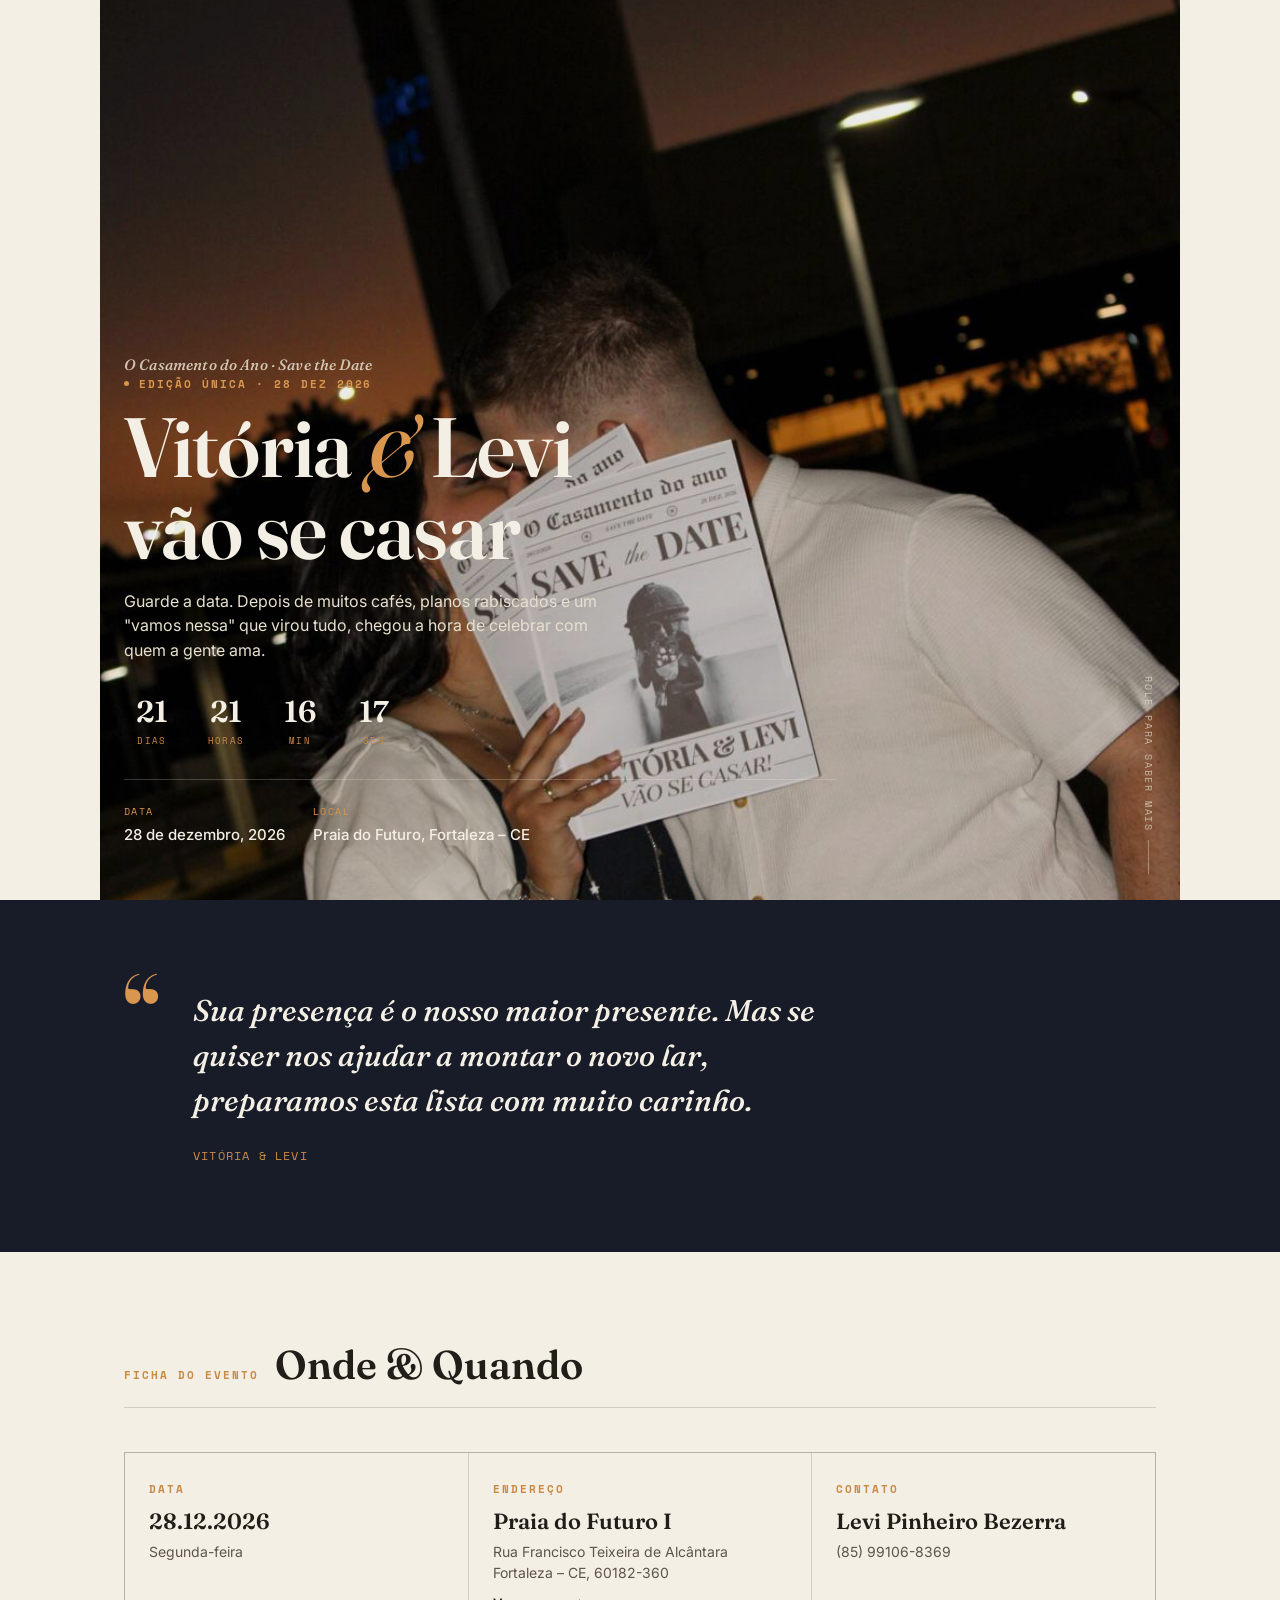
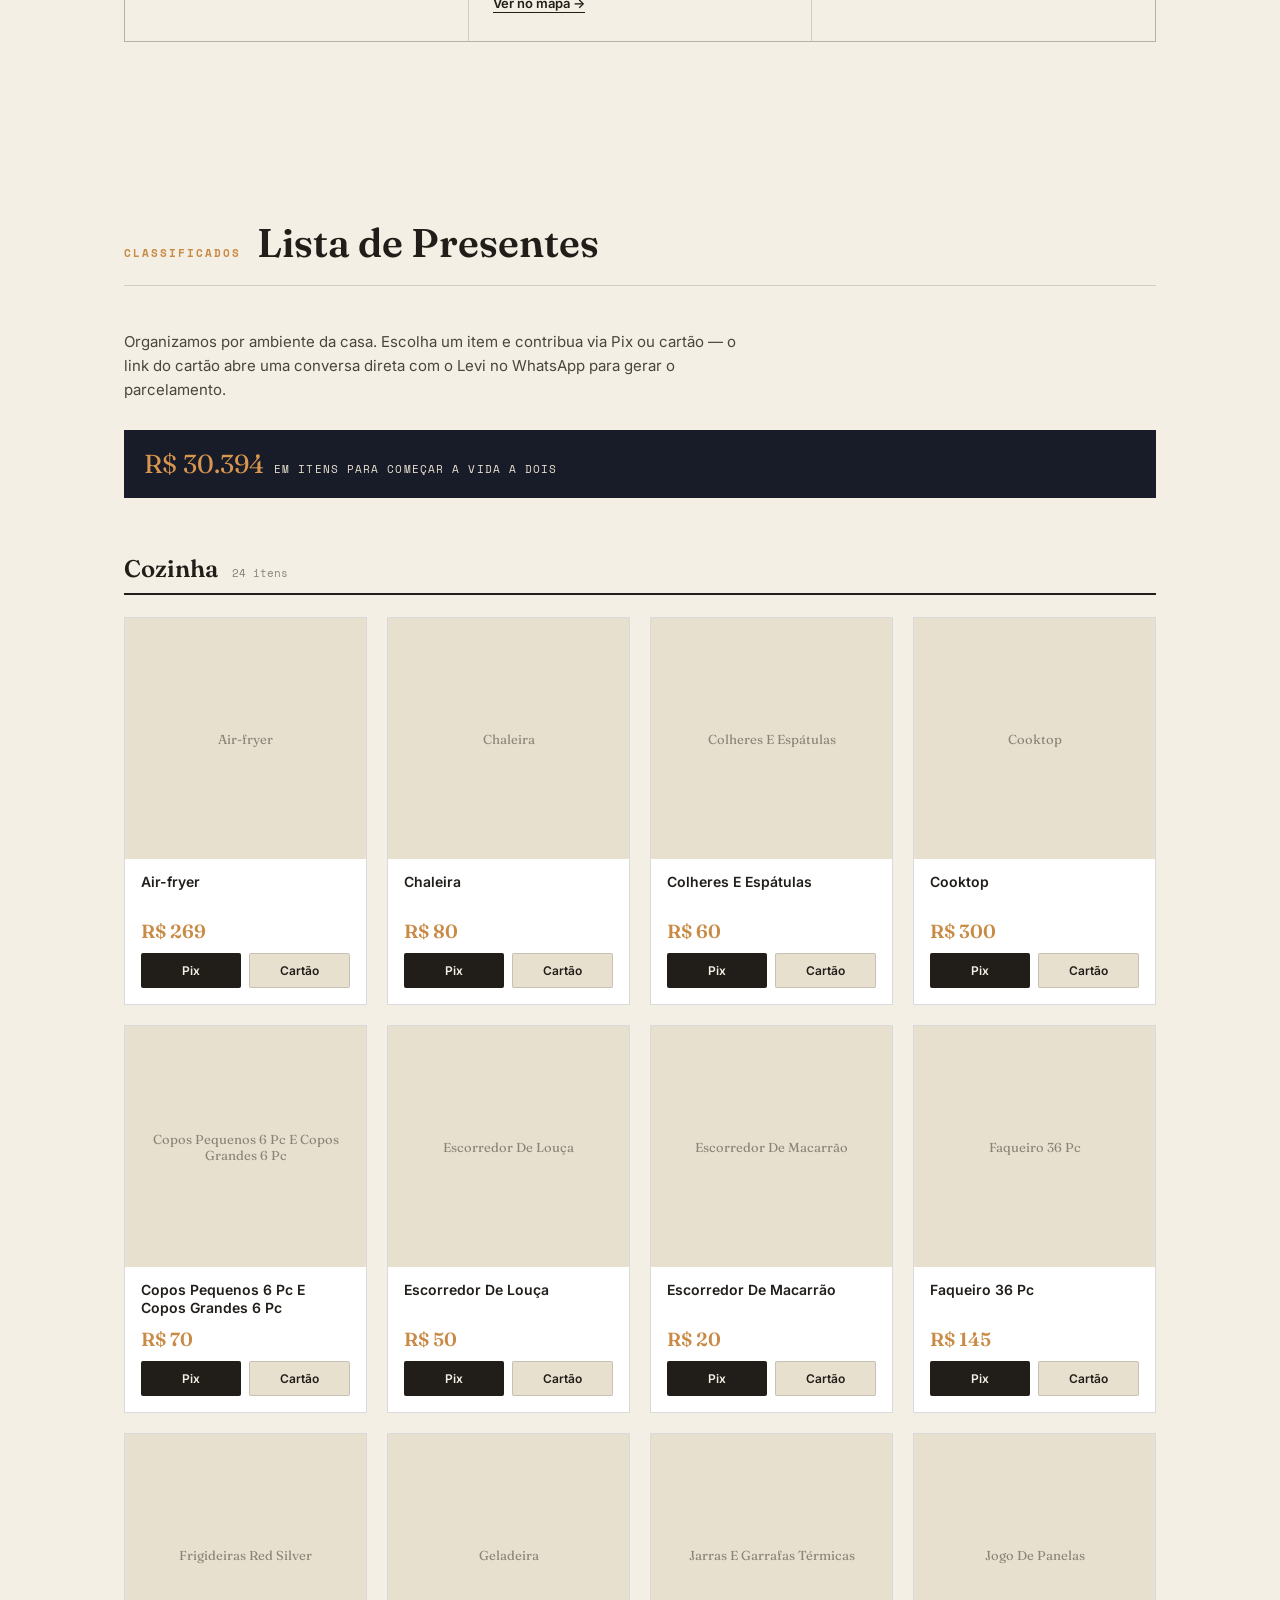
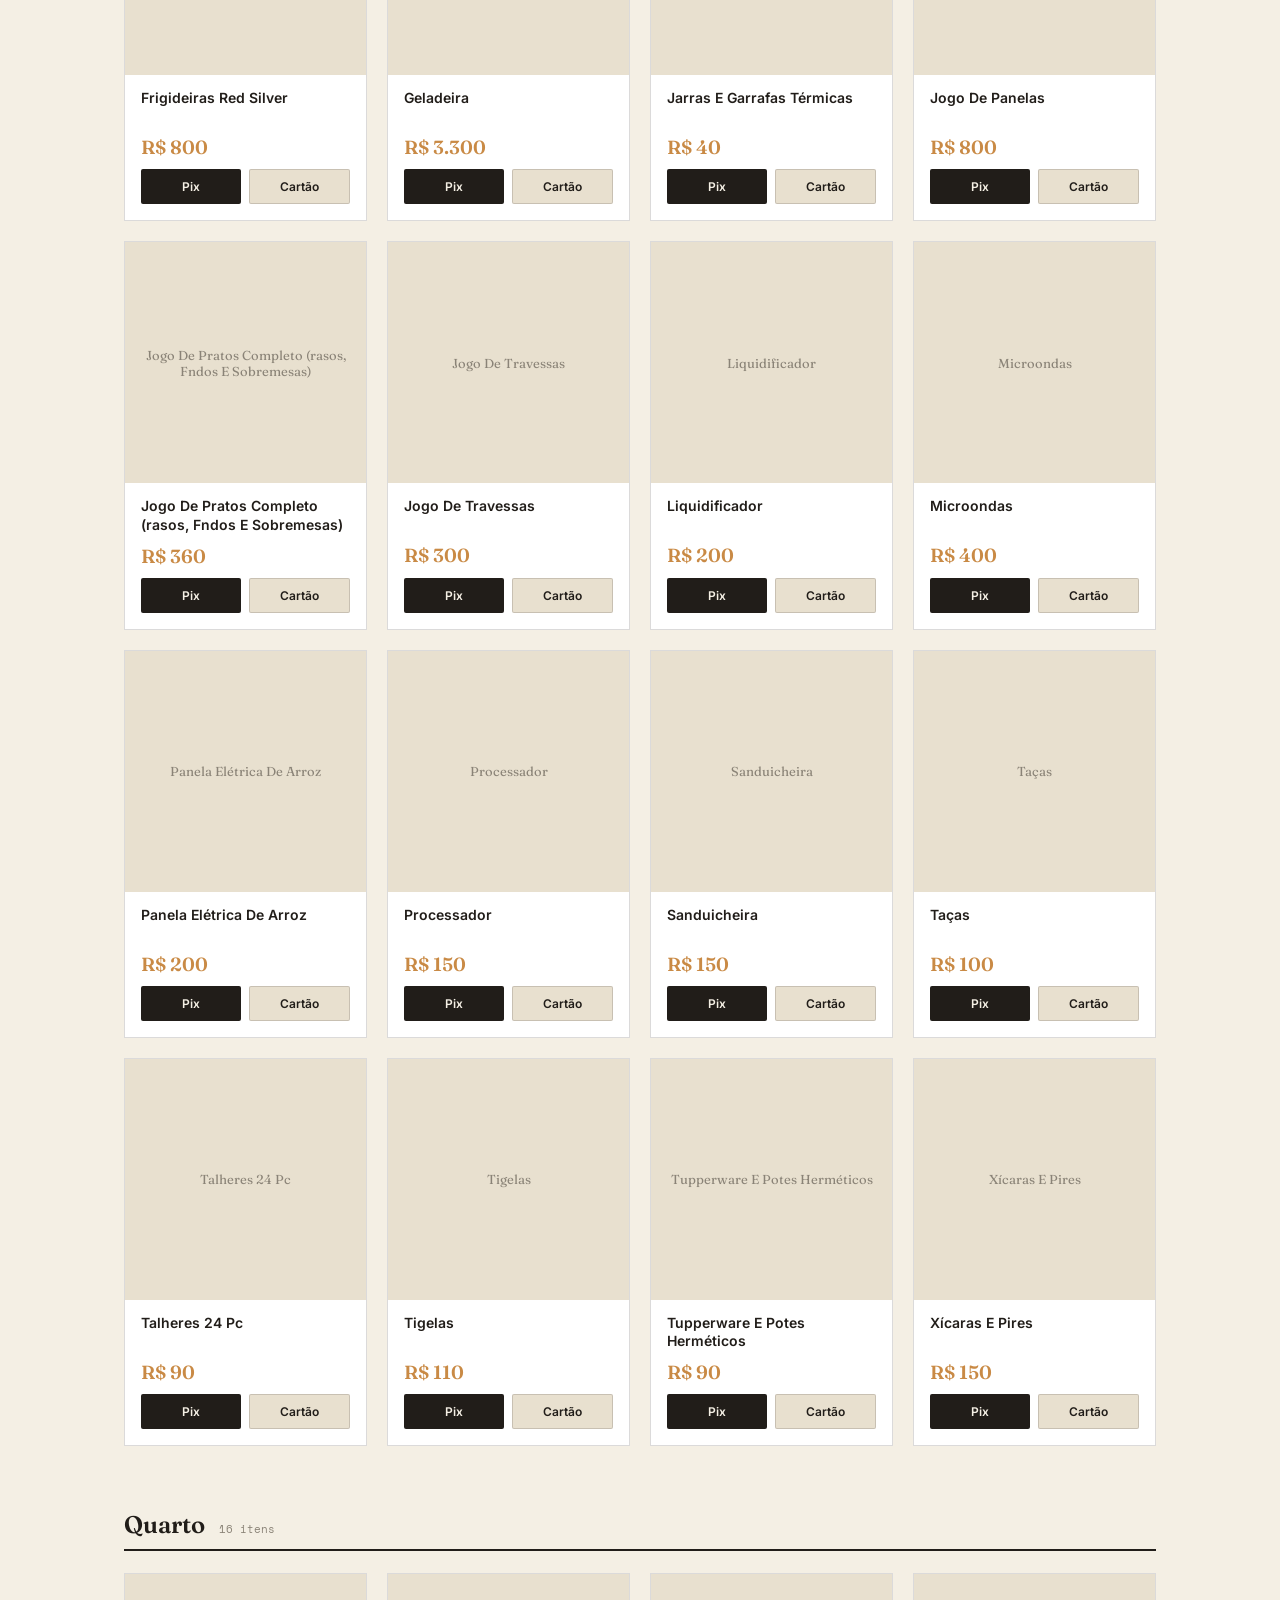
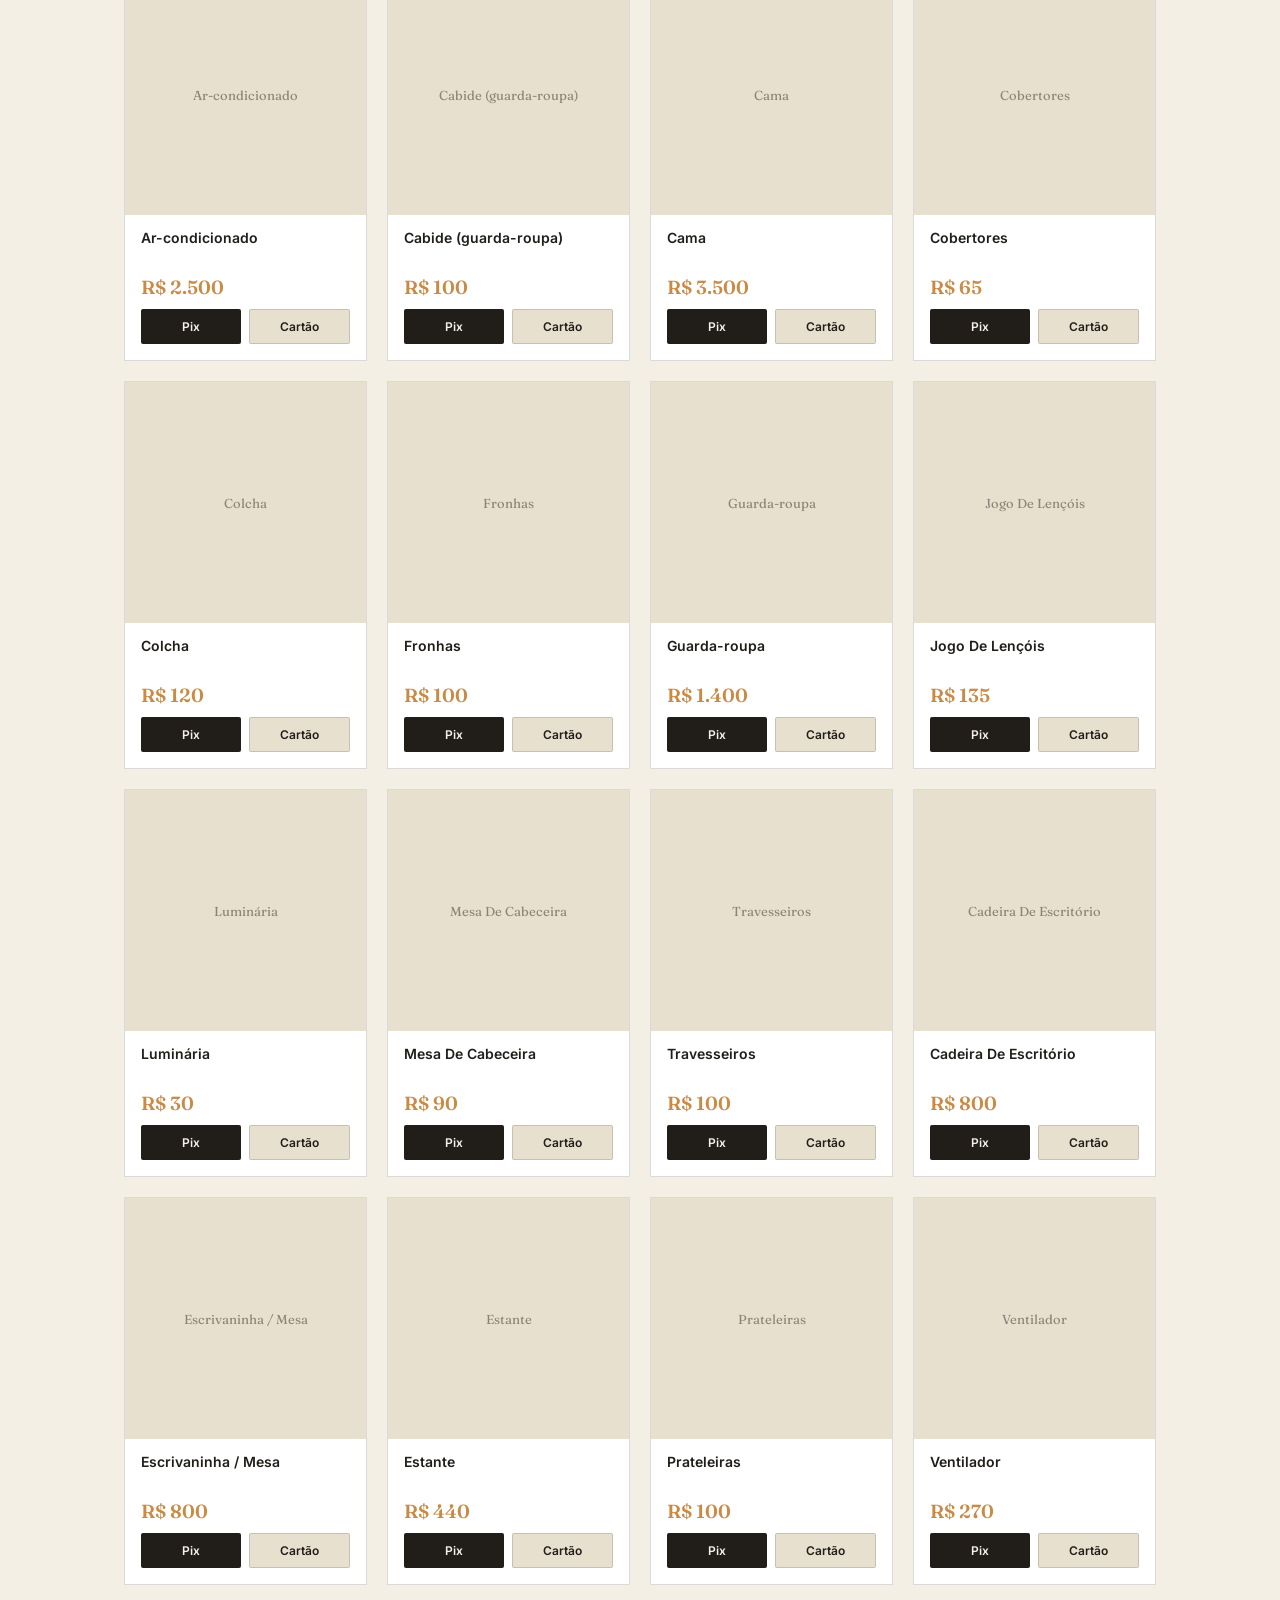
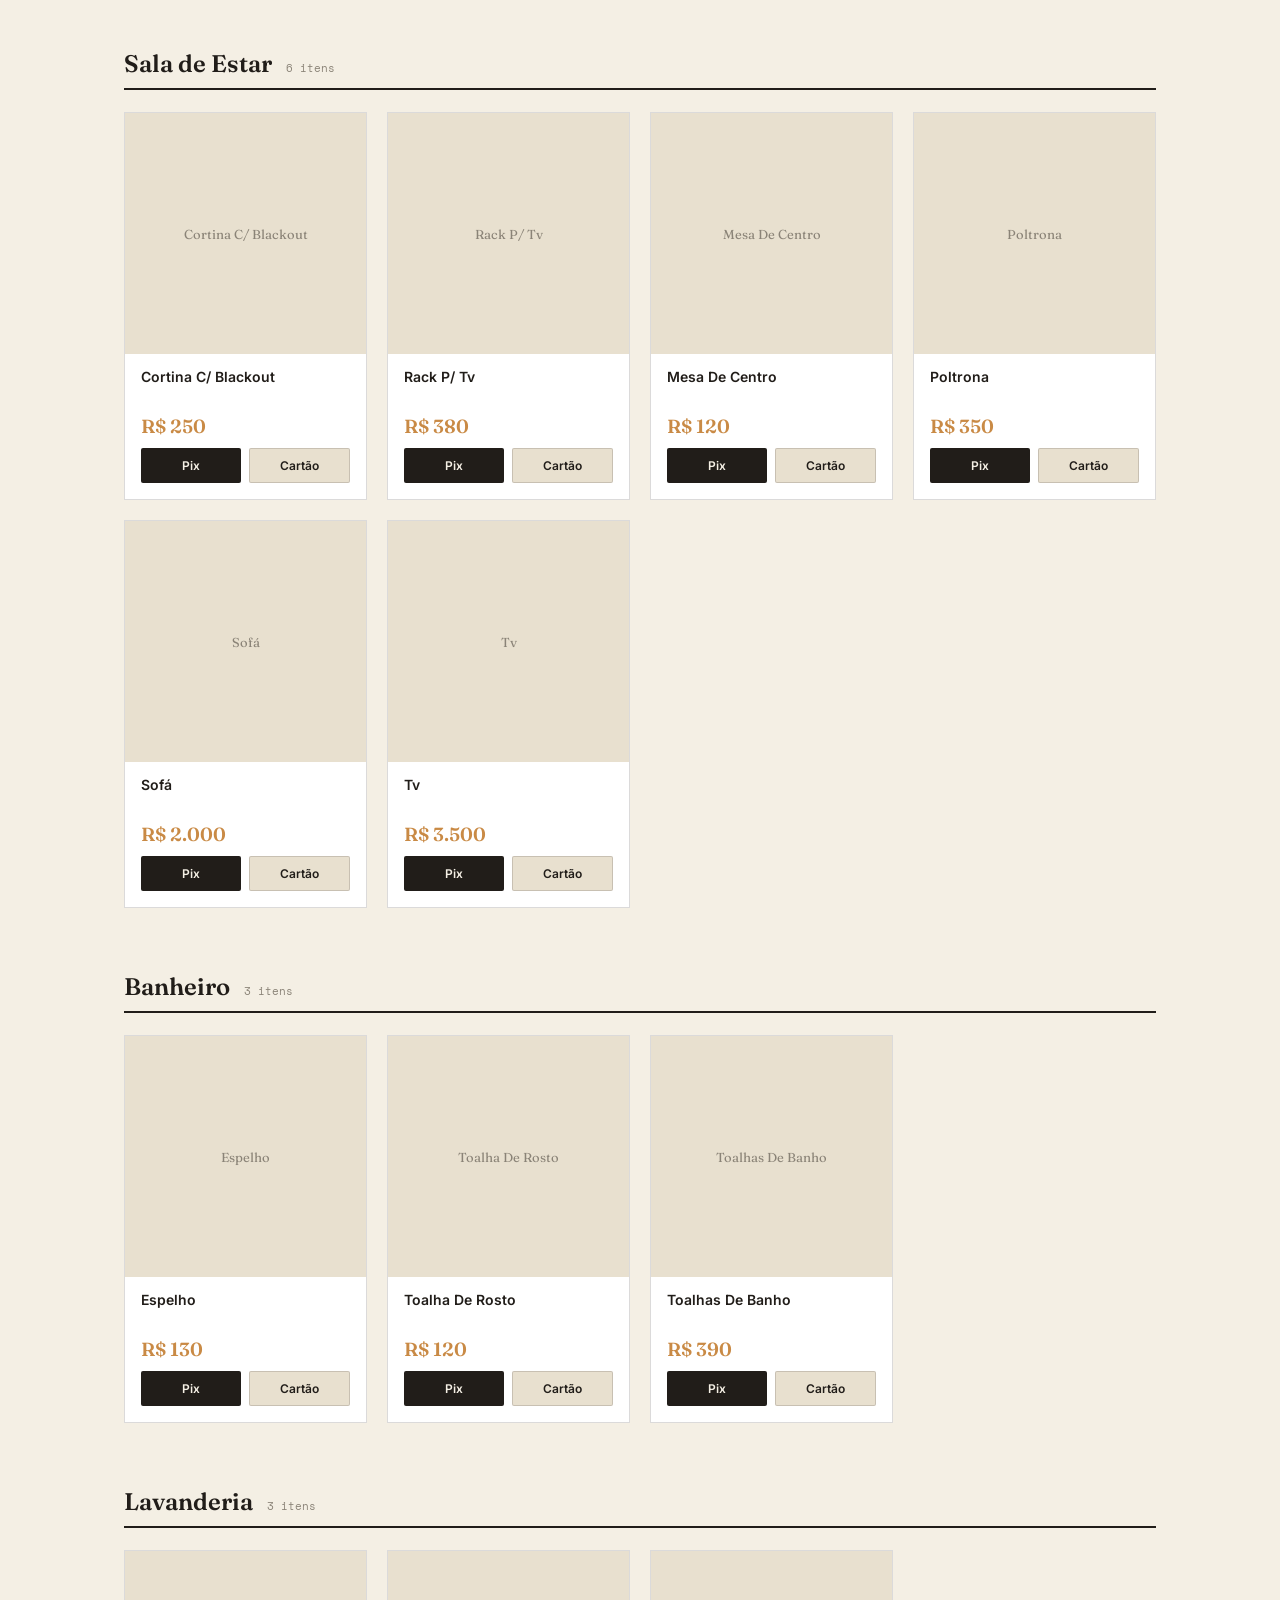
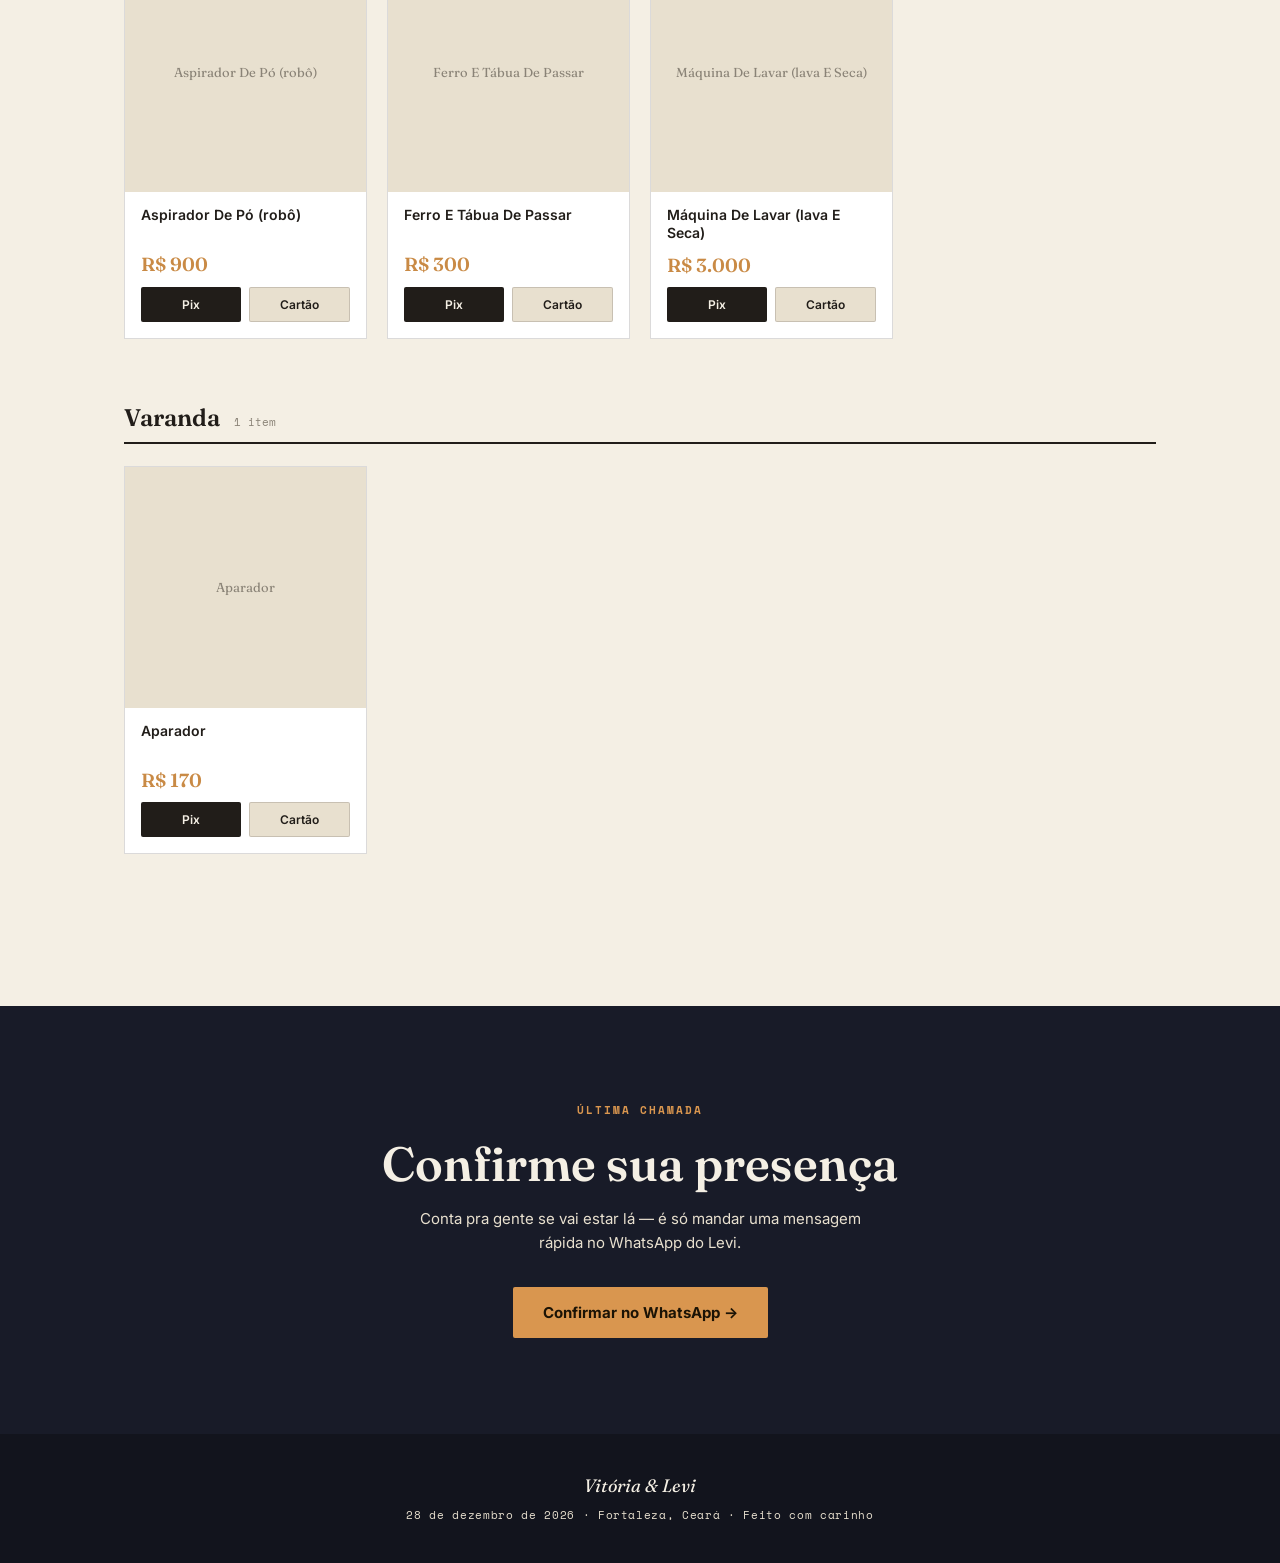
==== commit 462bb100: "Update index.html" ====
--- a/index.html
+++ b/index.html
@@ -3,776 +3,685 @@
 <head>
 <meta charset="UTF-8">
 <meta name="viewport" content="width=device-width, initial-scale=1.0">
-<title>Levi & Victória | Lista de Presentes</title>
+<title>Vitória & Levi &mdash; 28.12.2026</title>
 <link rel="preconnect" href="https://fonts.googleapis.com">
 <link rel="preconnect" href="https://fonts.gstatic.com" crossorigin>
-<link href="https://fonts.googleapis.com/css2?family=Cormorant+Garamond:ital,wght@0,400;0,500;0,600;1,500&family=Jost:wght@300;400;500;600&display=swap" rel="stylesheet">
+<link href="https://fonts.googleapis.com/css2?family=Fraunces:ital,opsz,wght@0,9..144,400;0,9..144,500;0,9..144,600;0,9..144,700;1,9..144,500&family=Inter:wght@400;500;600;700&family=Space+Mono:wght@400;700&display=swap" rel="stylesheet">
 <style>
   :root{
-    --navy-deep:#0D1B33;
-    --navy:#1B2D52;
-    --navy-soft:#334878;
-    --gold:#C9A227;
-    --gold-light:#E7CE8C;
-    --gold-pale:#F3E6C4;
-    --white:#FFFFFF;
-    --cream:#FBF8F1;
-    --ink:#1E2333;
-    --ink-soft:#5B6178;
+    --ink:#211d19;
+    --paper:#f4efe4;
+    --paper-dim:#e8e0cf;
+    --navy:#181b28;
+    --navy-2:#2a2438;
+    --amber:#d9964f;
+    --amber-dim:#c98a45;
+    --gold:#c6a15b;
+    --rule:rgba(33,29,25,0.16);
+    --rule-dark:rgba(244,239,228,0.22);
     --radius:2px;
   }
-  *{box-sizing:border-box;margin:0;padding:0;}
+  *{box-sizing:border-box;}
   html{scroll-behavior:smooth;}
+  @media (prefers-reduced-motion: reduce){
+    html{scroll-behavior:auto;}
+    *{animation-duration:0.001ms !important; transition-duration:0.001ms !important;}
+  }
   body{
-    background:var(--cream);
+    margin:0;
+    background:var(--paper);
     color:var(--ink);
-    font-family:'Jost',sans-serif;
-    font-weight:300;
+    font-family:'Inter',sans-serif;
     -webkit-font-smoothing:antialiased;
   }
-  h1,h2,h3,.serif{font-family:'Cormorant Garamond',serif;}
-  a{color:inherit;text-decoration:none;}
-  img{max-width:100%;display:block;}
-  .container{max-width:1180px;margin:0 auto;padding:0 28px;}
- 
-  /* ---------- WATERCOLOR SVG DEFS (reused via <use>) ---------- */
-  .wc-defs{position:absolute;width:0;height:0;overflow:hidden;}
- 
+  a{color:inherit;}
+  img{max-width:100%; display:block;}
+  .eyebrow{
+    font-family:'Space Mono',monospace;
+    font-size:11px;
+    letter-spacing:0.18em;
+    text-transform:uppercase;
+    font-weight:700;
+  }
+  h1,h2,h3{
+    font-family:'Fraunces',serif;
+    margin:0;
+    font-weight:600;
+  }
+  button, .btn{
+    font-family:'Inter',sans-serif;
+    cursor:pointer;
+    border:none;
+    font-size:14px;
+  }
+  :focus-visible{
+    outline:2px solid var(--amber);
+    outline-offset:3px;
+  }
+
   /* ---------- HERO ---------- */
   .hero{
     position:relative;
     min-height:100svh;
-    background:var(--navy-deep);
-    color:var(--white);
     display:flex;
     flex-direction:column;
+    justify-content:flex-end;
+    color:var(--paper);
+    overflow:hidden;
+    background:#12141d;
+  }
+  .hero img.bg{
+    position:absolute;
+    inset:0;
+    width:100%;
+    height:100%;
+    object-fit:cover;
+    object-position:50% 25%;
+    opacity:0.92;
+  }
+  .hero::before{
+    content:"";
+    position:absolute;
+    inset:0;
+    background:linear-gradient(180deg, rgba(15,15,25,0.15) 0%, rgba(20,18,30,0.35) 40%, rgba(17,16,26,0.94) 92%),
+               linear-gradient(90deg, rgba(15,14,22,0.55) 0%, rgba(15,14,22,0) 45%);
+  }
+  .hero-content{
+    position:relative;
+    z-index:2;
+    padding:0 24px 56px;
+    max-width:760px;
+  }
+  .hero .eyebrow{color:var(--amber); margin-bottom:14px; display:flex; align-items:center; gap:10px;}
+  .hero .eyebrow .dot{width:5px; height:5px; background:var(--amber); border-radius:50%;}
+  .masthead-small{
+    font-family:'Fraunces',serif;
+    font-style:italic;
+    font-weight:500;
+    font-size:15px;
+    color:var(--paper-dim);
+    letter-spacing:0.01em;
+    margin-bottom:2px;
+    opacity:0.85;
+  }
+  .hero h1{
+    font-size:clamp(40px, 9vw, 84px);
+    line-height:0.98;
+    letter-spacing:-0.01em;
+  }
+  .hero h1 em{
+    font-style:italic;
+    color:var(--amber);
+    font-weight:500;
+  }
+  .hero-sub{
+    margin-top:18px;
+    font-size:16px;
+    line-height:1.55;
+    max-width:480px;
+    color:var(--paper-dim);
+  }
+  .hero-meta{
+    display:flex;
+    flex-wrap:wrap;
+    gap:28px;
+    margin-top:32px;
+    padding-top:24px;
+    border-top:1px solid var(--rule-dark);
+  }
+  .hero-meta div{min-width:120px;}
+  .hero-meta .k{ font-size:10px; letter-spacing:0.14em; text-transform:uppercase; color:var(--amber); font-family:'Space Mono',monospace; margin-bottom:6px;}
+  .hero-meta .v{ font-size:15px; font-weight:500;}
+
+  .countdown{
+    display:flex;
+    gap:18px;
+    margin-top:30px;
+  }
+  .countdown .cell{ text-align:center; min-width:56px;}
+  .countdown .num{
+    font-family:'Fraunces',serif;
+    font-size:30px;
+    font-weight:600;
+    color:var(--paper);
+    font-variant-numeric:tabular-nums;
+  }
+  .countdown .lbl{
+    font-family:'Space Mono',monospace;
+    font-size:9px;
+    letter-spacing:0.14em;
+    text-transform:uppercase;
+    color:var(--amber-dim);
+    margin-top:4px;
+  }
+
+  .scroll-cue{
+    position:absolute;
+    right:24px;
+    bottom:26px;
+    z-index:2;
+    writing-mode:vertical-rl;
+    font-family:'Space Mono',monospace;
+    font-size:10px;
+    letter-spacing:0.18em;
+    text-transform:uppercase;
+    color:var(--paper-dim);
+    opacity:0.7;
+    display:flex;
+    align-items:center;
+    gap:8px;
+  }
+  .scroll-cue::after{
+    content:"";
+    width:1px; height:34px;
+    background:var(--paper-dim);
+    opacity:0.6;
+  }
+
+  /* ---------- SECTION SHARED ---------- */
+  section{
+    padding:88px 24px;
+    max-width:1080px;
+    margin:0 auto;
+  }
+  .section-head{
+    display:flex;
+    align-items:baseline;
+    gap:16px;
+    margin-bottom:44px;
+    border-bottom:1px solid var(--rule);
+    padding-bottom:18px;
+  }
+  .section-head .eyebrow{color:var(--amber-dim);}
+  .section-head h2{font-size:clamp(28px,4vw,40px);}
+
+  /* ---------- EDITORIAL / MESSAGE ---------- */
+  .editorial{
+    background:var(--navy);
+    color:var(--paper);
+  }
+  .editorial-inner{
+    max-width:1080px;
+    margin:0 auto;
+    padding:88px 24px;
+    display:grid;
+    grid-template-columns:auto 1fr;
+    gap:32px;
+    align-items:start;
+  }
+  .quote-mark{
+    font-family:'Fraunces',serif;
+    font-size:110px;
+    line-height:0.6;
+    color:var(--amber);
+    font-weight:600;
+  }
+  .editorial p{
+    font-family:'Fraunces',serif;
+    font-style:italic;
+    font-size:clamp(20px,3vw,30px);
+    line-height:1.5;
+    font-weight:500;
+    max-width:640px;
+    margin:0 0 20px;
+  }
+  .editorial .sig{
+    font-family:'Space Mono',monospace;
+    font-size:12px;
+    letter-spacing:0.1em;
+    text-transform:uppercase;
+    color:var(--amber-dim);
+    margin-top:24px;
+  }
+
+  /* ---------- EVENT INFO ---------- */
+  .info-grid{
+    display:grid;
+    grid-template-columns:repeat(auto-fit,minmax(230px,1fr));
+    gap:1px;
+    background:var(--rule);
+    border:1px solid var(--rule);
+  }
+  .info-card{
+    background:var(--paper);
+    padding:28px 24px;
+  }
+  .info-card .eyebrow{ color:var(--amber-dim); margin-bottom:10px;}
+  .info-card .big{ font-family:'Fraunces',serif; font-size:22px; font-weight:600; margin-bottom:6px;}
+  .info-card .small{ font-size:14px; color:#5c554c; line-height:1.5;}
+  .map-link{
+    display:inline-flex;
+    align-items:center;
+    gap:6px;
+    margin-top:12px;
+    font-size:13px;
+    font-weight:600;
+    text-decoration:none;
+    color:var(--ink);
+    border-bottom:1px solid var(--ink);
+    padding-bottom:1px;
+  }
+
+  /* ---------- REGISTRY ---------- */
+  .registry-intro{
+    max-width:620px;
+    font-size:15px;
+    line-height:1.6;
+    color:#4a453d;
+    margin-bottom:8px;
+  }
+  .registry-total{
+    display:flex;
+    gap:10px;
+    align-items:baseline;
+    margin:28px 0 56px;
+    padding:18px 20px;
+    background:var(--navy);
+    color:var(--paper);
+  }
+  .registry-total .amount{ font-family:'Fraunces',serif; font-size:26px; color:var(--amber);}
+  .registry-total .label{ font-family:'Space Mono',monospace; font-size:11px; letter-spacing:0.1em; text-transform:uppercase; color:var(--paper-dim);}
+
+  .room-block{margin-bottom:64px;}
+  .room-head{
+    display:flex;
+    align-items:baseline;
+    gap:14px;
+    margin-bottom:22px;
+    padding-bottom:10px;
+    border-bottom:2px solid var(--ink);
+  }
+  .room-head h3{font-size:24px;}
+  .room-head .count{
+    font-family:'Space Mono',monospace;
+    font-size:11px;
+    color:#8a8377;
+  }
+  .grid{
+    display:grid;
+    grid-template-columns:repeat(auto-fill,minmax(220px,1fr));
+    gap:20px;
+  }
+  .gift-card{
+    background:#fff;
+    border:1px solid var(--rule);
+    display:flex;
+    flex-direction:column;
+    transition:transform 0.18s ease, box-shadow 0.18s ease;
+  }
+  .gift-card:hover{
+    transform:translateY(-3px);
+    box-shadow:0 10px 24px rgba(33,29,25,0.12);
+  }
+  .gift-card .thumb{
+    width:100%;
+    aspect-ratio:1/1;
+    background:var(--paper-dim);
+    overflow:hidden;
+    position:relative;
+  }
+  .gift-card .thumb img{
+    width:100%;
+    height:100%;
+    object-fit:contain;
+    padding:10px;
+  }
+  .gift-card .thumb .fallback{
+    position:absolute;
+    inset:0;
+    display:flex;
     align-items:center;
     justify-content:center;
+    font-family:'Fraunces',serif;
+    font-size:13px;
+    color:#8a8377;
     text-align:center;
-    overflow:hidden;
-    padding:60px 24px;
-  }
-  .hero::before{
-    content:"";
-    position:absolute;inset:0;
-    background:
-      radial-gradient(ellipse 800px 500px at 20% 15%, rgba(201,162,39,0.10), transparent 60%),
-      radial-gradient(ellipse 700px 500px at 85% 85%, rgba(201,162,39,0.08), transparent 60%);
-    pointer-events:none;
-    z-index:1;
-  }
-  .hero-photo{position:absolute;inset:0;width:100%;height:100%;z-index:0;overflow:hidden;}
-  .hero-photo img{
-    width:100%;height:100%;object-fit:cover;object-position:50% 22%;
-    filter:saturate(0.92) brightness(0.98);
-  }
-  .hero-photo::after{
-    content:"";position:absolute;inset:0;
-    background:
-      linear-gradient(180deg, rgba(13,27,51,0.35) 0%, rgba(13,27,51,0.55) 45%, rgba(13,27,51,0.92) 100%),
-      radial-gradient(ellipse 900px 700px at 50% 30%, rgba(13,27,51,0.15), rgba(13,27,51,0.7) 75%);
-  }
-  .hero-watercolor{position:absolute;inset:0;width:100%;height:100%;z-index:1;opacity:0.55;mix-blend-mode:screen;}
-  .hero-content{position:relative;z-index:2;}
-  .hero-eyebrow{
-    font-size:12px;letter-spacing:5px;text-transform:uppercase;
-    color:var(--gold-light);margin-bottom:22px;font-weight:500;
-  }
-  .hero-names{
-    font-size:clamp(52px,10vw,110px);
-    line-height:0.95;
-    font-weight:500;
-    letter-spacing:0.5px;
-  }
-  .hero-amp{
-    display:block;
-    font-style:italic;
-    font-size:0.55em;
-    color:var(--gold);
-    margin:2px 0;
-  }
-  .hero-date{
-    margin-top:26px;
-    font-size:15px;
-    letter-spacing:4px;
-    color:var(--gold-light);
-    text-transform:uppercase;
-  }
-  .hero-divider{
-    width:60px;height:1px;background:var(--gold);
-    margin:26px auto;opacity:0.7;
-  }
-  .hero-sub{
-    font-family:'Jost',sans-serif;
-    font-weight:300;
-    font-size:15px;
-    color:rgba(255,255,255,0.75);
-    max-width:480px;
-    line-height:1.7;
-    letter-spacing:0.3px;
-  }
-  .hero-scroll{
-    position:absolute;bottom:34px;left:50%;transform:translateX(-50%);
-    z-index:2;
-    font-size:11px;letter-spacing:2px;text-transform:uppercase;
-    color:rgba(255,255,255,0.55);
-    display:flex;flex-direction:column;align-items:center;gap:10px;
-  }
-  .hero-scroll span.line{width:1px;height:34px;background:linear-gradient(var(--gold),transparent);animation:scrollpulse 2s ease-in-out infinite;}
-  @keyframes scrollpulse{0%,100%{opacity:.3}50%{opacity:1}}
- 
-  /* ---------- INTRO / HOW-TO STRIP ---------- */
-  .howto{
-    background:var(--white);
-    border-bottom:1px solid rgba(27,45,82,0.08);
-    padding:56px 0 50px;
-  }
-  .howto-title{
-    text-align:center;font-size:32px;color:var(--navy);font-weight:500;margin-bottom:8px;
-  }
-  .howto-title em{color:var(--gold);font-style:italic;}
-  .howto-lede{
-    text-align:center;max-width:560px;margin:0 auto 40px;
-    color:var(--ink-soft);font-size:14.5px;line-height:1.8;
-  }
-  .howto-steps{
-    display:grid;grid-template-columns:repeat(3,1fr);gap:32px;
-    max-width:900px;margin:0 auto;
-  }
-  .howto-step{text-align:center;padding:0 12px;}
-  .howto-num{
-    width:40px;height:40px;border:1px solid var(--gold);border-radius:50%;
-    display:flex;align-items:center;justify-content:center;
-    margin:0 auto 16px;font-family:'Cormorant Garamond',serif;color:var(--gold);font-size:18px;
-  }
-  .howto-step h3{font-size:16px;color:var(--navy);font-weight:500;margin-bottom:8px;font-family:'Jost',sans-serif;letter-spacing:0.3px;}
-  .howto-step p{font-size:13px;color:var(--ink-soft);line-height:1.7;}
- 
-  /* ---------- FILTER NAV ---------- */
-  .filter-bar{
-    position:sticky;top:0;z-index:50;
-    background:rgba(251,248,241,0.92);
-    backdrop-filter:blur(10px);
-    border-bottom:1px solid rgba(27,45,82,0.1);
-    padding:16px 0;
-  }
-  .filter-scroll{
-    display:flex;gap:10px;overflow-x:auto;
-    scrollbar-width:none;padding:0 4px;
-  }
-  .filter-scroll::-webkit-scrollbar{display:none;}
-  .chip{
-    flex:0 0 auto;
-    padding:9px 20px;
-    border:1px solid var(--navy);
-    border-radius:30px;
-    font-size:12.5px;letter-spacing:1px;text-transform:uppercase;
-    color:var(--navy);
-    background:transparent;
-    cursor:pointer;
-    transition:all .25s ease;
-    font-family:'Jost',sans-serif;
-    white-space:nowrap;
-  }
-  .chip:hover{border-color:var(--gold);color:var(--gold);}
-  .chip.active{background:var(--navy);color:var(--white);border-color:var(--navy);}
- 
-  /* ---------- SECTIONS ---------- */
-  .gifts{padding:64px 0 40px;position:relative;}
-  .amb-section{margin-bottom:64px;position:relative;}
-  .amb-header{
-    display:flex;align-items:center;gap:18px;margin-bottom:28px;
-    position:relative;
-  }
-  .amb-icon{
-    width:54px;height:54px;border-radius:50%;
-    background:var(--navy);
-    display:flex;align-items:center;justify-content:center;
-    flex:0 0 auto;
-    position:relative;
-  }
-  .amb-icon svg{width:26px;height:26px;stroke:var(--gold-light);}
-  .amb-title{font-size:30px;color:var(--navy);font-weight:500;letter-spacing:0.5px;}
-  .amb-count{font-size:12px;color:var(--ink-soft);letter-spacing:1px;text-transform:uppercase;margin-top:2px;}
-  .amb-line{flex:1;height:1px;background:linear-gradient(90deg,rgba(201,162,39,0.5),transparent);}
- 
-  .grid{
-    display:grid;
-    grid-template-columns:repeat(auto-fill,minmax(230px,1fr));
-    gap:22px;
-  }
-  .card{
-    background:var(--white);
-    border:1px solid rgba(27,45,82,0.10);
+    padding:10px;
+  }
+  .gift-card .body{
+    padding:14px 16px 16px;
+    display:flex;
+    flex-direction:column;
+    gap:10px;
+    flex:1;
+  }
+  .gift-card .name{
+    font-size:14px;
+    font-weight:600;
+    line-height:1.3;
+    min-height:36px;
+  }
+  .gift-card .price{
+    font-family:'Fraunces',serif;
+    font-size:19px;
+    color:var(--amber-dim);
+    font-weight:600;
+  }
+  .gift-actions{
+    display:flex;
+    gap:8px;
+    margin-top:auto;
+  }
+  .gift-actions button{
+    flex:1;
+    padding:9px 8px;
+    font-size:12px;
+    font-weight:600;
     border-radius:var(--radius);
-    overflow:hidden;
-    display:flex;flex-direction:column;
-    transition:transform .3s ease, box-shadow .3s ease, border-color .3s ease;
-    position:relative;
-  }
-  .card:hover{transform:translateY(-4px);box-shadow:0 16px 30px -18px rgba(13,27,51,0.35);border-color:var(--gold);}
-  .card-media{
-    aspect-ratio:1/1;
-    background:radial-gradient(ellipse at 35% 30%, var(--navy-soft), var(--navy) 70%);
-    display:flex;align-items:center;justify-content:center;
-    position:relative;
-    overflow:hidden;
-  }
-  .card-media img{width:100%;height:100%;object-fit:cover;}
-  .card-media svg{width:52px;height:52px;stroke:var(--gold-light);opacity:0.9;}
-  .card-body{padding:18px 18px 20px;display:flex;flex-direction:column;gap:12px;flex:1;}
-  .card-eyebrow{font-size:10.5px;letter-spacing:1.5px;text-transform:uppercase;color:var(--gold);font-weight:500;}
-  .card-title{
-    font-family:'Cormorant Garamond',serif;font-weight:600;font-size:19px;
-    color:var(--navy);line-height:1.25;min-height:2.4em;
-  }
-  .card-value{font-size:14px;color:var(--ink-soft);letter-spacing:0.2px;margin-top:auto;}
-  .card-value b{color:var(--navy);font-weight:500;}
-  .btn-pix{
-    margin-top:6px;
-    display:flex;align-items:center;justify-content:center;gap:8px;
-    background:var(--navy);color:var(--white);
-    border:none;padding:12px 14px;border-radius:30px;
-    font-family:'Jost',sans-serif;font-size:12.5px;letter-spacing:1px;text-transform:uppercase;
-    cursor:pointer;transition:background .25s ease;
-  }
-  .btn-pix:hover{background:var(--gold);color:var(--navy-deep);}
-  .btn-pix svg{width:15px;height:15px;flex:0 0 auto;}
-  .card.gifted .btn-pix{background:var(--gold);color:var(--navy-deep);}
- 
-  /* ---------- TOAST ---------- */
-  .toast{
-    position:fixed;bottom:28px;left:50%;transform:translateX(-50%) translateY(20px);
-    background:var(--navy-deep);color:var(--white);
-    padding:16px 26px;border-radius:40px;
-    font-size:13.5px;letter-spacing:0.3px;
-    display:flex;align-items:center;gap:12px;
-    box-shadow:0 20px 40px -12px rgba(0,0,0,0.4);
-    opacity:0;pointer-events:none;
-    transition:opacity .3s ease, transform .3s ease;
-    z-index:200;
-    border:1px solid rgba(201,162,39,0.4);
-    max-width:90vw;
-  }
-  .toast.show{opacity:1;transform:translateX(-50%) translateY(0);pointer-events:auto;}
-  .toast svg{width:18px;height:18px;stroke:var(--gold-light);flex:0 0 auto;}
- 
+    display:flex;
+    align-items:center;
+    justify-content:center;
+    gap:5px;
+    transition:opacity 0.15s ease;
+  }
+  .gift-actions button:hover{opacity:0.85;}
+  .btn-pix{ background:var(--ink); color:var(--paper);}
+  .btn-wpp{ background:var(--paper-dim); color:var(--ink); border:1px solid var(--rule);}
+
   /* ---------- RSVP ---------- */
   .rsvp{
-    position:relative;
-    background:var(--navy-deep);
-    color:var(--white);
-    padding:100px 0 110px;
-    overflow:hidden;
-  }
-  .rsvp-watercolor{position:absolute;inset:0;width:100%;height:100%;opacity:0.5;z-index:0;}
-  .rsvp-inner{position:relative;z-index:2;max-width:560px;margin:0 auto;text-align:center;}
-  .rsvp-eyebrow{font-size:12px;letter-spacing:5px;text-transform:uppercase;color:var(--gold-light);margin-bottom:18px;}
-  .rsvp-title{font-size:clamp(32px,5vw,46px);font-weight:500;margin-bottom:16px;}
-  .rsvp-lede{color:rgba(255,255,255,0.7);font-size:14.5px;line-height:1.8;max-width:440px;margin:0 auto 46px;}
- 
-  .form{text-align:left;display:flex;flex-direction:column;gap:22px;}
-  .field label{
-    display:block;font-size:11.5px;letter-spacing:1.5px;text-transform:uppercase;
-    color:var(--gold-light);margin-bottom:10px;
-  }
-  .field label .req{color:var(--gold);}
-  .field input[type="text"],
-  .field textarea{
-    width:100%;background:rgba(255,255,255,0.05);
-    border:1px solid rgba(255,255,255,0.22);
-    border-radius:2px;
-    padding:14px 16px;
-    color:var(--white);
-    font-family:'Jost',sans-serif;font-size:14.5px;font-weight:300;
-    transition:border-color .2s ease, background .2s ease;
-  }
-  .field input[type="text"]::placeholder,
-  .field textarea::placeholder{color:rgba(255,255,255,0.35);}
-  .field input[type="text"]:focus,
-  .field textarea:focus{outline:none;border-color:var(--gold);background:rgba(255,255,255,0.08);}
-  .field textarea{resize:vertical;min-height:90px;}
- 
-  .radio-group{display:flex;gap:14px;}
-  .radio-pill{
-    flex:1;text-align:center;padding:13px 10px;border:1px solid rgba(255,255,255,0.22);
-    border-radius:30px;cursor:pointer;font-size:13.5px;letter-spacing:0.5px;
-    transition:all .2s ease;user-select:none;
-  }
-  .radio-pill.active{background:var(--gold);border-color:var(--gold);color:var(--navy-deep);font-weight:500;}
-  .companions-wrap{display:none;}
-  .companions-wrap.show{display:block;}
- 
-  .btn-submit{
-    margin-top:6px;
-    background:var(--gold);color:var(--navy-deep);
-    border:none;padding:17px 20px;border-radius:30px;
-    font-family:'Jost',sans-serif;font-size:13px;letter-spacing:1.5px;text-transform:uppercase;font-weight:500;
-    cursor:pointer;display:flex;align-items:center;justify-content:center;gap:10px;
-    transition:background .25s ease, transform .2s ease;
-  }
-  .btn-submit:hover{background:var(--gold-light);transform:translateY(-2px);}
-  .btn-submit svg{width:17px;height:17px;}
-  .error-msg{
-    font-size:12.5px;color:#E8A0A0;margin-top:-8px;display:none;letter-spacing:0.3px;
-  }
-  .error-msg.show{display:block;}
- 
-  /* ---------- FOOTER ---------- */
-  .footer{
-    background:var(--cream);
-    padding:50px 0 40px;
+    background:var(--navy);
+    color:var(--paper);
     text-align:center;
-  }
-  .footer-mono{font-family:'Cormorant Garamond',serif;font-style:italic;font-size:22px;color:var(--navy);margin-bottom:6px;}
-  .footer-sub{font-size:11.5px;letter-spacing:2px;text-transform:uppercase;color:var(--ink-soft);}
- 
-  @media (max-width:720px){
-    .howto-steps{grid-template-columns:1fr;gap:28px;}
-    .amb-title{font-size:24px;}
-    .amb-icon{width:44px;height:44px;}
-    .amb-icon svg{width:20px;height:20px;}
-    .grid{grid-template-columns:repeat(auto-fill,minmax(155px,1fr));gap:14px;}
-    .card-title{font-size:16px;min-height:2.6em;}
-    .card-body{padding:14px;}
-    .btn-pix{padding:10px;font-size:11px;}
-    .radio-group{flex-direction:row;}
+    padding:96px 24px;
+  }
+  .rsvp .eyebrow{color:var(--amber); justify-content:center; display:flex;}
+  .rsvp h2{
+    font-size:clamp(30px,5vw,48px);
+    margin:16px 0 14px;
+  }
+  .rsvp p{
+    max-width:480px;
+    margin:0 auto 32px;
+    color:var(--paper-dim);
+    font-size:15px;
+    line-height:1.6;
+  }
+  .rsvp-btn{
+    display:inline-flex;
+    align-items:center;
+    gap:10px;
+    background:var(--amber);
+    color:#1b1305;
+    padding:16px 30px;
+    font-size:15px;
+    font-weight:700;
+    border-radius:var(--radius);
+    text-decoration:none;
+  }
+  .rsvp-btn:hover{background:var(--gold);}
+
+  footer{
+    background:#12141d;
+    color:var(--paper-dim);
+    padding:40px 24px;
+    text-align:center;
+    font-family:'Space Mono',monospace;
+    font-size:11px;
+    letter-spacing:0.06em;
+  }
+  footer .names{
+    font-family:'Fraunces',serif;
+    font-style:italic;
+    font-size:18px;
+    color:var(--paper);
+    margin-bottom:10px;
+    letter-spacing:0;
+  }
+
+  .toast{
+    position:fixed;
+    left:50%;
+    bottom:28px;
+    transform:translateX(-50%) translateY(20px);
+    background:var(--ink);
+    color:var(--paper);
+    padding:12px 22px;
+    font-size:13px;
+    font-weight:600;
+    border-radius:var(--radius);
+    opacity:0;
+    pointer-events:none;
+    transition:opacity 0.25s ease, transform 0.25s ease;
+    z-index:50;
+  }
+  .toast.show{opacity:1; transform:translateX(-50%) translateY(0);}
+
+  @media (max-width:640px){
+    .editorial-inner{grid-template-columns:1fr;}
+    .quote-mark{font-size:70px;}
+    .countdown{gap:12px;}
+    .countdown .cell{min-width:48px;}
+    .countdown .num{font-size:22px;}
   }
 </style>
 </head>
 <body>
- 
-<!-- ============ SHARED SVG DEFS (watercolor filters + icons) ============ -->
-<svg class="wc-defs" aria-hidden="true">
-  <defs>
-    <filter id="wc1" x="-50%" y="-50%" width="200%" height="200%">
-      <feTurbulence type="fractalNoise" baseFrequency="0.012" numOctaves="4" seed="7" result="n"/>
-      <feDisplacementMap in="SourceGraphic" in2="n" scale="55"/>
-      <feGaussianBlur stdDeviation="2"/>
-    </filter>
-    <filter id="wc2" x="-50%" y="-50%" width="200%" height="200%">
-      <feTurbulence type="fractalNoise" baseFrequency="0.018" numOctaves="3" seed="21" result="n"/>
-      <feDisplacementMap in="SourceGraphic" in2="n" scale="40"/>
-      <feGaussianBlur stdDeviation="1.5"/>
-    </filter>
-    <filter id="wc3" x="-50%" y="-50%" width="200%" height="200%">
-      <feTurbulence type="fractalNoise" baseFrequency="0.02" numOctaves="3" seed="44" result="n"/>
-      <feDisplacementMap in="SourceGraphic" in2="n" scale="30"/>
-      <feGaussianBlur stdDeviation="1"/>
-    </filter>
-  </defs>
-</svg>
- 
-<!-- ============ HERO ============ -->
-<header class="hero">
-  <div class="hero-photo">
-    <img src="casal-hero.jpg" alt="Levi e Victória">
+
+<!-- HERO -->
+<section class="hero" style="padding:0;">
+  <img class="bg" src="[data-uri]" alt="Vitória e Levi">
+  <div class="hero-content">
+    <div class="masthead-small">O Casamento do Ano &middot; Save the Date</div>
+    <div class="eyebrow"><span class="dot"></span>Edi&ccedil;&atilde;o &Uacute;nica &middot; 28 Dez 2026</div>
+    <h1>Vit&oacute;ria <em>&amp;</em> Levi<br>v&atilde;o se casar</h1>
+    <p class="hero-sub">Guarde a data. Depois de muitos cafés, planos rabiscados e um "vamos nessa" que virou tudo, chegou a hora de celebrar com quem a gente ama.</p>
+
+    <div class="countdown" id="countdown">
+      <div class="cell"><div class="num" id="cd-days">00</div><div class="lbl">Dias</div></div>
+      <div class="cell"><div class="num" id="cd-hours">00</div><div class="lbl">Horas</div></div>
+      <div class="cell"><div class="num" id="cd-min">00</div><div class="lbl">Min</div></div>
+      <div class="cell"><div class="num" id="cd-sec">00</div><div class="lbl">Seg</div></div>
+    </div>
+
+    <div class="hero-meta">
+      <div><div class="k">Data</div><div class="v">28 de dezembro, 2026</div></div>
+      <div><div class="k">Local</div><div class="v">Praia do Futuro, Fortaleza &ndash; CE</div></div>
+    </div>
   </div>
-  <svg class="hero-watercolor" viewBox="0 0 1200 800" preserveAspectRatio="xMidYMid slice" aria-hidden="true">
-    <ellipse cx="180" cy="140" rx="260" ry="200" fill="#C9A227" opacity="0.16" filter="url(#wc1)"/>
-    <ellipse cx="1030" cy="120" rx="220" ry="240" fill="#C9A227" opacity="0.12" filter="url(#wc2)"/>
-    <ellipse cx="600" cy="60" rx="340" ry="120" fill="#E7CE8C" opacity="0.10" filter="url(#wc1)"/>
-    <ellipse cx="150" cy="700" rx="300" ry="180" fill="#334878" opacity="0.35" filter="url(#wc2)"/>
-    <ellipse cx="1080" cy="720" rx="260" ry="220" fill="#C9A227" opacity="0.14" filter="url(#wc3)"/>
-    <ellipse cx="600" cy="400" rx="380" ry="260" fill="#C9A227" opacity="0.05" filter="url(#wc1)"/>
-  </svg>
-  <div class="hero-content">
-    <div class="hero-eyebrow">Nós vamos casar</div>
-    <h1 class="hero-names">Levi<span class="hero-amp">&amp;</span>Victória</h1>
-    <div class="hero-divider"></div>
-    <div class="hero-date">28 de Dezembro, 2026</div>
-    <p class="hero-sub">Sua presença é o nosso maior presente. Mas se quiser nos ajudar a montar o novo lar,<br>preparamos esta lista com muito carinho.</p>
+  <div class="scroll-cue">Role para saber mais</div>
+</section>
+
+<!-- EDITORIAL MESSAGE -->
+<div class="editorial">
+  <div class="editorial-inner">
+    <div class="quote-mark">&ldquo;</div>
+    <div>
+      <p>Sua presen&ccedil;a &eacute; o nosso maior presente. Mas se quiser nos ajudar a montar o novo lar, preparamos esta lista com muito carinho.</p>
+      <div class="sig">Vit&oacute;ria &amp; Levi</div>
+    </div>
   </div>
-  <div class="hero-scroll"><span class="line"></span>role para ver a lista</div>
-</header>
- 
-<!-- ============ HOW TO ============ -->
-<section class="howto">
-  <div class="container">
-    <h2 class="howto-title">Como <em>presentear</em></h2>
-    <p class="howto-lede">Todos os presentes podem ser enviados via Pix. Escolha um item, copie a chave e faça o pagamento direto no app do seu banco — simples assim.</p>
-    <div class="howto-steps">
-      <div class="howto-step">
-        <div class="howto-num">1</div>
-        <h3>Escolha um item</h3>
-        <p>Navegue pela lista organizada por ambiente e escolha o presente do seu coração.</p>
-      </div>
-      <div class="howto-step">
-        <div class="howto-num">2</div>
-        <h3>Copie a chave Pix</h3>
-        <p>Toque em "Presentear via Pix" e a chave é copiada automaticamente.</p>
-      </div>
-      <div class="howto-step">
-        <div class="howto-num">3</div>
-        <h3>Pague no seu banco</h3>
-        <p>Cole a chave no app do seu banco e envie o valor referente ao presente.</p>
-      </div>
+</div>
+
+<!-- EVENT INFO -->
+<section id="evento">
+  <div class="section-head">
+    <span class="eyebrow">Ficha do Evento</span>
+    <h2>Onde &amp; Quando</h2>
+  </div>
+  <div class="info-grid">
+    <div class="info-card">
+      <div class="eyebrow">Data</div>
+      <div class="big">28.12.2026</div>
+      <div class="small">Segunda-feira</div>
+    </div>
+    <div class="info-card">
+      <div class="eyebrow">Endere&ccedil;o</div>
+      <div class="big">Praia do Futuro I</div>
+      <div class="small">Rua Francisco Teixeira de Alc&acirc;ntara<br>Fortaleza &ndash; CE, 60182-360</div>
+      <a class="map-link" id="map-link" href="#" target="_blank" rel="noopener">Ver no mapa &rarr;</a>
+    </div>
+    <div class="info-card">
+      <div class="eyebrow">Contato</div>
+      <div class="big">Levi Pinheiro Bezerra</div>
+      <div class="small">(85) 99106-8369</div>
     </div>
   </div>
 </section>
- 
-<!-- ============ FILTER BAR ============ -->
-<nav class="filter-bar">
-  <div class="container">
-    <div class="filter-scroll" id="filterScroll"></div>
+
+<!-- REGISTRY -->
+<section id="lista">
+  <div class="section-head">
+    <span class="eyebrow">Classificados</span>
+    <h2>Lista de Presentes</h2>
   </div>
-</nav>
- 
-<!-- ============ GIFTS ============ -->
-<main class="gifts">
-  <div class="container" id="giftsContainer"></div>
-</main>
- 
-<!-- ============ RSVP ============ -->
-<section class="rsvp" id="rsvp">
-  <svg class="rsvp-watercolor" viewBox="0 0 1200 700" preserveAspectRatio="xMidYMid slice" aria-hidden="true">
-    <ellipse cx="120" cy="80" rx="300" ry="220" fill="#C9A227" opacity="0.10" filter="url(#wc1)"/>
-    <ellipse cx="1090" cy="640" rx="280" ry="240" fill="#C9A227" opacity="0.12" filter="url(#wc2)"/>
-    <ellipse cx="1000" cy="60" rx="220" ry="160" fill="#E7CE8C" opacity="0.07" filter="url(#wc3)"/>
-  </svg>
-  <div class="container">
-    <div class="rsvp-inner">
-      <div class="rsvp-eyebrow">RSVP</div>
-      <h2 class="rsvp-title">Confirme sua presença</h2>
-      <p class="rsvp-lede">Preencha os campos abaixo para confirmar. Ao enviar, o WhatsApp abrirá com sua mensagem pronta para nós.</p>
- 
-      <div class="form">
-        <div class="field">
-          <label for="fname">Nome completo <span class="req">*</span></label>
-          <input type="text" id="fname" placeholder="Seu nome e sobrenome" required>
-          <div class="error-msg" id="errName">Por favor, preencha seu nome para confirmar.</div>
-        </div>
- 
-        <div class="field">
-          <label>Você vai comparecer? <span class="req">*</span></label>
-          <div class="radio-group">
-            <div class="radio-pill" data-value="Sim" onclick="selectAttend(this,'Sim')">Sim, estarei lá</div>
-            <div class="radio-pill" data-value="Não" onclick="selectAttend(this,'Não')">Não poderei ir</div>
-          </div>
-        </div>
- 
-        <div class="field companions-wrap" id="companionsWrap">
-          <label for="fcomp">Quantos acompanhantes (além de você)</label>
-          <input type="text" id="fcomp" placeholder="Ex: 1">
-        </div>
- 
-        <div class="field">
-          <label for="fmsg">Mensagem para os noivos (opcional)</label>
-          <textarea id="fmsg" placeholder="Deixe um recado carinhoso..."></textarea>
-        </div>
- 
-        <button class="btn-submit" onclick="submitRSVP()">
-          <svg viewBox="0 0 24 24" fill="none" stroke="currentColor" stroke-width="1.8"><path d="M20 4L3 11l6 2.5M20 4l-7 16-4-7.5M20 4L9 13.5"/></svg>
-          Confirmar via WhatsApp
-        </button>
-      </div>
-    </div>
+  <p class="registry-intro">Organizamos por ambiente da casa. Escolha um item e contribua via Pix ou cart&atilde;o &mdash; o link do cart&atilde;o abre uma conversa direta com o Levi no WhatsApp para gerar o parcelamento.</p>
+  <div class="registry-total">
+    <span class="amount" id="total-amount">R$ 0</span>
+    <span class="label">em itens para come&ccedil;ar a vida a dois</span>
   </div>
+  <div id="rooms"></div>
 </section>
- 
-<!-- ============ FOOTER ============ -->
-<footer class="footer">
-  <div class="footer-mono">Levi &amp; Victória</div>
-  <div class="footer-sub">28 · 12 · 2026 — Com amor, obrigado por fazer parte da nossa história</div>
+
+<!-- RSVP -->
+<div class="rsvp">
+  <span class="eyebrow">&Uacute;ltima Chamada</span>
+  <h2>Confirme sua presen&ccedil;a</h2>
+  <p>Conta pra gente se vai estar l&aacute; &mdash; &eacute; s&oacute; mandar uma mensagem r&aacute;pida no WhatsApp do Levi.</p>
+  <a class="rsvp-btn" id="rsvp-link" href="#" target="_blank" rel="noopener">Confirmar no WhatsApp &rarr;</a>
+</div>
+
+<footer>
+  <div class="names">Vit&oacute;ria &amp; Levi</div>
+  28 de dezembro de 2026 &middot; Fortaleza, Cear&aacute; &middot; Feito com carinho
 </footer>
- 
-<!-- ============ TOAST ============ -->
-<div class="toast" id="toast">
-  <svg viewBox="0 0 24 24" fill="none" stroke="currentColor" stroke-width="1.8"><path d="M20 6L9 17l-5-5"/></svg>
-  <span id="toastMsg">Chave Pix copiada!</span>
-</div>
- 
+
+<div class="toast" id="toast"></div>
+
 <script>
-/* =================== DATA =================== */
-const ITEMS = [{"ambiente": "COZINHA", "item": "AIR-FRYER", "valor": 269.0, "foto": "https://m.media-amazon.com/images/I/51NKkmrtVEL._AC_SX679_.jpg"}, {"ambiente": "VARANDA", "item": "APARADOR", "valor": 170.0, "foto": "https://down-br.img.susercontent.com/file/br-11134207-820lj-mo422wmt1nuq82_tn"}, {"ambiente": "QUARTO", "item": "AR-CONDICIONADO", "valor": 2500.0, "foto": "https://m.media-amazon.com/images/I/61SqDV4ba2L._AC_SX522_.jpg"}, {"ambiente": "LAVANDERIA", "item": "ASPIRADOR DE PÓ (ROBÔ)", "valor": 900.0, "foto": "https://m.media-amazon.com/images/I/51d+bwNHcaL._AC_SX679_.jpg"}, {"ambiente": "QUARTO", "item": "CABIDE (GUARDA-ROUPA)", "valor": 100.0, "foto": "https://m.media-amazon.com/images/I/51m6NvVV70L._AC_SX679_.jpg"}, {"ambiente": "QUARTO 2", "item": "CADEIRA DE ESCRITÓRIO", "valor": 800.0, "foto": "https://tokstok.vteximg.com.br/arquivos/ids/29810175-1920-auto/de-escritorio-web-preto-preto-web_st0.jpg?v=638519757096330000&width=1920&height=auto&aspect=true"}, {"ambiente": "QUARTO", "item": "CAMA", "valor": 3500.0, "foto": "https://cdn.ortobom.com.br/file/41ba5b4b-8ab3-43c0-9be6-b667bef6707e/liberty_2.png"}, {"ambiente": "COZINHA", "item": "CHALEIRA", "valor": 100.0, "foto": "https://m.media-amazon.com/images/I/51K6htcmuWL._AC_SX679_.jpg"}, {"ambiente": "QUARTO", "item": "COBERTORES", "valor": 70.0, "foto": "https://m.media-amazon.com/images/I/511zLqXPX2L._AC_SX679_.jpg"}, {"ambiente": "QUARTO", "item": "COLCHA", "valor": 315.0, "foto": null}, {"ambiente": "COZINHA", "item": "COLHERES DE PAU E ESPÁTULAS", "valor": 250.0, "foto": null}, {"ambiente": "COZINHA", "item": "COOKTOP", "valor": 1200.0, "foto": null}, {"ambiente": "COZINHA", "item": "COPOS PEQUENOS 6 PC E COPOS GRANDES 6 PC", "valor": 350.0, "foto": null}, {"ambiente": "SALA", "item": "CORTINA C/ BLACKOUT", "valor": 600.0, "foto": null}, {"ambiente": "COZINHA", "item": "ESCORREDOR DE LOUÇA", "valor": 80.0, "foto": null}, {"ambiente": "COZINHA", "item": "ESCORREDOR DE MACARRÃO", "valor": 80.0, "foto": null}, {"ambiente": "QUARTO 2", "item": "ESCRIVANINHA / MESA", "valor": 800.0, "foto": null}, {"ambiente": "BANHEIRO", "item": "ESPELHO", "valor": 300.0, "foto": null}, {"ambiente": "QUARTO 2", "item": "ESTANTE", "valor": 700.0, "foto": null}, {"ambiente": "COZINHA", "item": "FAQUEIRO 36 PC", "valor": 700.0, "foto": null}, {"ambiente": "LAVANDERIA", "item": "FERRO E TÁBUA DE PASSAR", "valor": 200.0, "foto": null}, {"ambiente": "COZINHA", "item": "FRIGIDEIRAS RED SILVER", "valor": 1200.0, "foto": null}, {"ambiente": "QUARTO", "item": "FRONHAS", "valor": 150.0, "foto": null}, {"ambiente": "COZINHA", "item": "GELADEIRA", "valor": 3300.0, "foto": null}, {"ambiente": "QUARTO", "item": "GUARDA-ROUPA", "valor": 3000.0, "foto": null}, {"ambiente": "SALA", "item": "HACK P/ TV", "valor": 900.0, "foto": null}, {"ambiente": "COZINHA", "item": "JARRAS E GARRAFAS TÉRMICAS", "valor": 500.0, "foto": null}, {"ambiente": "COZINHA", "item": "JOGO AMERICANO E TOALHAS DE MESA", "valor": 500.0, "foto": null}, {"ambiente": "QUARTO", "item": "JOGO DE LENÇÓIS", "valor": 500.0, "foto": null}, {"ambiente": "COZINHA", "item": "JOGO DE PANELA RED SILVER", "valor": 1200.0, "foto": null}, {"ambiente": "COZINHA", "item": "JOGO DE PRATOS COMPLETO (RASOS, FNDOS E SOBREMESAS)", "valor": 1200.0, "foto": null}, {"ambiente": "COZINHA", "item": "JOGO DE TRAVESSAS", "valor": 300.0, "foto": null}, {"ambiente": "COZINHA", "item": "KIT CAFÉ DA MANHÃ", "valor": 220.0, "foto": null}, {"ambiente": "COZINHA", "item": "KIT ORGANIZADOR (ARMÁRIO)", "valor": 138.0, "foto": null}, {"ambiente": "COZINHA", "item": "LAVA-LOUÇAS", "valor": 3000.0, "foto": null}, {"ambiente": "COZINHA", "item": "LIQUIDIFICADOR TOPPP", "valor": 400.0, "foto": null}, {"ambiente": "QUARTO", "item": "LUMINÁRIA", "valor": 250.0, "foto": null}, {"ambiente": "QUARTO", "item": "MANTA p/ SAPECAGENS", "valor": 100.0, "foto": null}, {"ambiente": "LAVANDERIA", "item": "MÁQUINA DE LAVAR (LAVA E SECA)", "valor": 4000.0, "foto": null}, {"ambiente": "QUARTO", "item": "MESA DE CABECEIRA", "valor": 700.0, "foto": null}, {"ambiente": "SALA", "item": "MESA DE CENTRO", "valor": 500.0, "foto": null}, {"ambiente": "SALA", "item": "MESA DE JANTAR (6 LUGARES)", "valor": 3000.0, "foto": null}, {"ambiente": "COZINHA", "item": "MICROONDAS", "valor": 800.0, "foto": null}, {"ambiente": "COZINHA", "item": "PANELA ELÉTRICA DE ARROZ", "valor": 400.0, "foto": null}, {"ambiente": "QUARTO", "item": "PENTEADEIRA", "valor": 680.0, "foto": null}, {"ambiente": "SALA", "item": "POLTRONA", "valor": 1200.0, "foto": null}, {"ambiente": "QUARTO 2", "item": "PRATELEIRAS", "valor": 400.0, "foto": null}, {"ambiente": "COZINHA", "item": "PROCESSADOR", "valor": 600.0, "foto": null}, {"ambiente": "COZINHA", "item": "SANDUICHEIRA", "valor": 300.0, "foto": null}, {"ambiente": "QUARTO 2", "item": "SAPATEIRA", "valor": 225.0, "foto": null}, {"ambiente": "SALA", "item": "SOFÁ", "valor": 3500.0, "foto": null}, {"ambiente": "COZINHA", "item": "TÁBUA DE CORTE", "valor": 120.0, "foto": null}, {"ambiente": "COZINHA", "item": "TAÇAS", "valor": 500.0, "foto": null}, {"ambiente": "COZINHA", "item": "TALHERES 24 PC", "valor": 450.0, "foto": null}, {"ambiente": "SALA", "item": "TAPETE", "valor": 250.0, "foto": null}, {"ambiente": "COZINHA", "item": "TIGELAS", "valor": 150.0, "foto": null}, {"ambiente": "BANHEIRO", "item": "TOALHA DE ROSTO", "valor": 120.0, "foto": null}, {"ambiente": "BANHEIRO", "item": "TOALHAS DE BANHO", "valor": 390.0, "foto": null}, {"ambiente": "QUARTO", "item": "TRAVESSEIROS", "valor": 200.0, "foto": null}, {"ambiente": "COZINHA", "item": "TUPPERWARE E POTES HERMÉTICOS", "valor": 269.9, "foto": null}, {"ambiente": "SALA", "item": "TV", "valor": 3500.0, "foto": null}, {"ambiente": "QUARTO 2", "item": "VENTILADOR", "valor": 350.0, "foto": null}, {"ambiente": "COZINHA", "item": "XÍCARAS E PIRES", "valor": 600.0, "foto": null}, {"ambiente": "COZINHA", "item": "CAFETEIRA ELÉTRICA", "valor": 250.0, "foto": null}, {"ambiente": "COZINHA", "item": "TORRADEIRA", "valor": 180.0, "foto": null}, {"ambiente": "COZINHA", "item": "BATEDEIRA", "valor": 300.0, "foto": null}, {"ambiente": "COZINHA", "item": "PANELA DE PRESSÃO", "valor": 250.0, "foto": null}, {"ambiente": "COZINHA", "item": "JOGO DE FACAS", "valor": 300.0, "foto": null}, {"ambiente": "COZINHA", "item": "FILTRO/PURIFICADOR DE ÁGUA", "valor": 400.0, "foto": null}, {"ambiente": "COZINHA", "item": "BALANÇA DE COZINHA", "valor": 80.0, "foto": null}, {"ambiente": "COZINHA", "item": "KIT PANOS DE PRATO", "valor": 60.0, "foto": null}, {"ambiente": "SALA", "item": "ABAJUR / LUMINÁRIA DE CHÃO", "valor": 300.0, "foto": null}, {"ambiente": "SALA", "item": "JOGO DE ALMOFADAS DECORATIVAS", "valor": 250.0, "foto": null}, {"ambiente": "SALA", "item": "QUADROS DECORATIVOS", "valor": 300.0, "foto": null}, {"ambiente": "QUARTO", "item": "EDREDOM", "valor": 350.0, "foto": null}, {"ambiente": "QUARTO", "item": "PROTETOR DE COLCHÃO", "valor": 200.0, "foto": null}, {"ambiente": "QUARTO", "item": "CESTO DE ROUPA SUJA", "valor": 100.0, "foto": null}, {"ambiente": "QUARTO 2", "item": "SOFÁ-CAMA", "valor": 1800.0, "foto": null}, {"ambiente": "QUARTO 2", "item": "CORTINA", "valor": 300.0, "foto": null}, {"ambiente": "BANHEIRO", "item": "KIT ACESSÓRIOS DE BANHEIRO (SABONETEIRA, PORTA ESCOVA)", "valor": 150.0, "foto": null}, {"ambiente": "BANHEIRO", "item": "TAPETE DE BANHEIRO", "valor": 100.0, "foto": null}, {"ambiente": "BANHEIRO", "item": "CHUVEIRO ELÉTRICO", "valor": 250.0, "foto": null}, {"ambiente": "BANHEIRO", "item": "ROUPÃO (PAR)", "valor": 250.0, "foto": null}, {"ambiente": "LAVANDERIA", "item": "VARAL DE ROUPAS", "valor": 150.0, "foto": null}, {"ambiente": "LAVANDERIA", "item": "KIT ORGANIZADOR LAVANDERIA", "valor": 150.0, "foto": null}, {"ambiente": "VARANDA", "item": "CONJUNTO MESA E CADEIRAS DE VARANDA", "valor": 600.0, "foto": null}, {"ambiente": "VARANDA", "item": "VASOS/PLANTAS DECORATIVAS", "valor": 150.0, "foto": null}, {"ambiente": "COZINHA", "item": "ARMÁRIO DE COZINHA", "valor": 1500.0, "foto": null}, {"ambiente": "BANHEIRO", "item": "ARMÁRIO DE BANHEIRO", "valor": 500.0, "foto": null}];
- 
-const PIX_KEY_DISPLAY = "(85) 99106-8369";
-const PIX_KEY_COPY = "85991068369";
-const WHATSAPP_NUMBER = "5585991068369";
- 
-/* ambient icons (line style) */
-const ICONS = {
-  "COZINHA": '<svg viewBox="0 0 24 24" fill="none" stroke="currentColor" stroke-width="1.4"><path d="M4 9h16M6 9V5.5a1 1 0 011-1h1a1 1 0 011 1V9m4 0V5.5a1 1 0 011-1h1a1 1 0 011 1V9"/><path d="M5 9h14l-1 11a1 1 0 01-1 1H7a1 1 0 01-1-1L5 9z"/></svg>',
-  "SALA": '<svg viewBox="0 0 24 24" fill="none" stroke="currentColor" stroke-width="1.4"><path d="M4 12v6a1 1 0 001 1h1a1 1 0 001-1v-1h10v1a1 1 0 001 1h1a1 1 0 001-1v-6"/><path d="M4 12a2 2 0 012-2h12a2 2 0 012 2M6 10V7a2 2 0 012-2h8a2 2 0 012 2v3"/></svg>',
-  "QUARTO": '<svg viewBox="0 0 24 24" fill="none" stroke="currentColor" stroke-width="1.4"><path d="M3 18v-5a2 2 0 012-2h14a2 2 0 012 2v5M3 18h18M3 18v2M21 18v2M5 11V7a1 1 0 011-1h3a1 1 0 011 1v4M13 11V7a1 1 0 011-1h3a1 1 0 011 1v4"/></svg>',
-  "QUARTO 2": '<svg viewBox="0 0 24 24" fill="none" stroke="currentColor" stroke-width="1.4"><path d="M4 20V6a1 1 0 011-1h6a1 1 0 011 1v14M4 20h8M14 20V9a1 1 0 011-1h4a1 1 0 011 1v11M14 20h6M7 12h1"/></svg>',
-  "BANHEIRO": '<svg viewBox="0 0 24 24" fill="none" stroke="currentColor" stroke-width="1.4"><path d="M4 12h16v3a4 4 0 01-4 4H8a4 4 0 01-4-4v-3zM6 12V6a2 2 0 012-2h1M4 19l-1 2M20 19l1 2"/></svg>',
-  "LAVANDERIA": '<svg viewBox="0 0 24 24" fill="none" stroke="currentColor" stroke-width="1.4"><circle cx="12" cy="13" r="5"/><circle cx="12" cy="13" r="2.2"/><path d="M4 4h16a1 1 0 011 1v15a1 1 0 01-1 1H4a1 1 0 01-1-1V5a1 1 0 011-1zM7 6.3h.01M9.5 6.3h.01"/></svg>',
-  "VARANDA": '<svg viewBox="0 0 24 24" fill="none" stroke="currentColor" stroke-width="1.4"><path d="M12 3c2.5 2 3.5 4.3 3.5 6.3A3.5 3.5 0 0112 13a3.5 3.5 0 01-3.5-3.7C8.5 7.3 9.5 5 12 3z"/><path d="M12 13v8M8.5 21h7"/></svg>'
-};
-const DEFAULT_ICON = '<svg viewBox="0 0 24 24" fill="none" stroke="currentColor" stroke-width="1.4"><rect x="4" y="4" width="16" height="16" rx="1"/><path d="M4 15l4-4 4 4 4-6 4 6"/></svg>';
- 
-/* item-specific reference icons (line style, matched by keyword) */
-const ITEM_ICONS = {
-  fridge:'<svg viewBox="0 0 24 24" fill="none" stroke="currentColor" stroke-width="1.4"><rect x="6" y="2.5" width="12" height="19" rx="1.2"/><path d="M6 10h12M9 5.5v2M9 13v2"/></svg>',
-  microwave:'<svg viewBox="0 0 24 24" fill="none" stroke="currentColor" stroke-width="1.4"><rect x="3" y="6" width="18" height="12" rx="1"/><rect x="5.5" y="8.3" width="9" height="7.4" rx="0.6"/><circle cx="18" cy="10" r="0.6" fill="currentColor" stroke="none"/><path d="M17 13.5h2.5"/></svg>',
-  cooktop:'<svg viewBox="0 0 24 24" fill="none" stroke="currentColor" stroke-width="1.4"><rect x="3" y="4" width="18" height="16" rx="1"/><circle cx="8.5" cy="9.5" r="2"/><circle cx="15.5" cy="9.5" r="2"/><circle cx="8.5" cy="15.5" r="2"/><circle cx="15.5" cy="15.5" r="2"/></svg>',
-  dishwasher:'<svg viewBox="0 0 24 24" fill="none" stroke="currentColor" stroke-width="1.4"><rect x="4" y="3" width="16" height="18" rx="1"/><path d="M4 8h16"/><circle cx="8" cy="5.5" r="0.6" fill="currentColor" stroke="none"/><path d="M11 5.5h6"/><rect x="7" y="11" width="10" height="7" rx="0.6"/></svg>',
-  cutlery:'<svg viewBox="0 0 24 24" fill="none" stroke="currentColor" stroke-width="1.4"><path d="M7 2.5v8a1.5 1.5 0 003 0v-8M8.5 10.5V21.5M6 2.5v4M9 2.5v4M17 2.5c-1.4 0-2.5 1.8-2.5 4s1 4 1.6 4.4V21.5M17 2.5v19"/></svg>',
-  cup:'<svg viewBox="0 0 24 24" fill="none" stroke="currentColor" stroke-width="1.4"><path d="M5 6h11v7a4 4 0 01-4 4H9a4 4 0 01-4-4V6z"/><path d="M16 8.5h1.5a2 2 0 010 4H16M8 3.2v1.6M11 3.2v1.6"/></svg>',
-  plate:'<svg viewBox="0 0 24 24" fill="none" stroke="currentColor" stroke-width="1.4"><circle cx="12" cy="12" r="8.5"/><circle cx="12" cy="12" r="4"/></svg>',
-  pan:'<svg viewBox="0 0 24 24" fill="none" stroke="currentColor" stroke-width="1.4"><circle cx="11" cy="13" r="6.5"/><path d="M17 11.5l5-2.2M9 13a3 3 0 003-3"/></svg>',
-  board:'<svg viewBox="0 0 24 24" fill="none" stroke="currentColor" stroke-width="1.4"><rect x="4" y="5" width="15" height="14" rx="2"/><circle cx="16.5" cy="8" r="0.9"/></svg>',
-  pitcher:'<svg viewBox="0 0 24 24" fill="none" stroke="currentColor" stroke-width="1.4"><path d="M7 3h8l-1 5.5a3 3 0 01.9 2.1V19a2 2 0 01-2 2H9a2 2 0 01-2-2v-8.4a3 3 0 01.9-2.1L7 3z"/><path d="M15.5 12.5H19a1.5 1.5 0 010 3h-2.3"/></svg>',
-  waterdrop:'<svg viewBox="0 0 24 24" fill="none" stroke="currentColor" stroke-width="1.4"><path d="M12 3s6 6.8 6 11a6 6 0 01-12 0c0-4.2 6-11 6-11z"/><path d="M9.5 14.2a2.5 2.5 0 002.5 2.5"/></svg>',
-  appliance:'<svg viewBox="0 0 24 24" fill="none" stroke="currentColor" stroke-width="1.4"><rect x="5" y="4" width="14" height="16" rx="2.5"/><circle cx="12" cy="9.5" r="2.6"/><path d="M9 16h6"/></svg>',
-  cabinet:'<svg viewBox="0 0 24 24" fill="none" stroke="currentColor" stroke-width="1.4"><rect x="4" y="3" width="16" height="18" rx="1"/><path d="M12 3v18"/><circle cx="9.5" cy="12" r="0.6" fill="currentColor" stroke="none"/><circle cx="14.5" cy="12" r="0.6" fill="currentColor" stroke="none"/></svg>',
-  wardrobe:'<svg viewBox="0 0 24 24" fill="none" stroke="currentColor" stroke-width="1.4"><rect x="4" y="2.5" width="16" height="19" rx="1"/><path d="M12 2.5v19M9 12v.01M15 12v.01"/></svg>',
-  drawer:'<svg viewBox="0 0 24 24" fill="none" stroke="currentColor" stroke-width="1.4"><rect x="4.5" y="3" width="15" height="18" rx="1"/><path d="M7 8.5h10M7 13.5h10M9 8.5v0M9 13.5v0"/></svg>',
-  lamp:'<svg viewBox="0 0 24 24" fill="none" stroke="currentColor" stroke-width="1.4"><path d="M8 3h8l2.5 6h-13L8 3z"/><path d="M12 9v9M9 21h6"/></svg>',
-  curtain:'<svg viewBox="0 0 24 24" fill="none" stroke="currentColor" stroke-width="1.4"><path d="M3 4h18"/><path d="M6 4c0 5-2 7-2 13M12 4c1 6-1.5 8-1.5 13M18 4c0 5 2 7 2 13"/></svg>',
-  desk:'<svg viewBox="0 0 24 24" fill="none" stroke="currentColor" stroke-width="1.4"><path d="M3 8h18M5 8v12M19 8v12M3 8l1.5-4h15L21 8"/><rect x="7" y="11" width="6" height="4" rx="0.4"/></svg>',
-  shelf:'<svg viewBox="0 0 24 24" fill="none" stroke="currentColor" stroke-width="1.4"><rect x="3.5" y="3" width="17" height="18" rx="1"/><path d="M3.5 9h17M3.5 15h17"/></svg>',
-  officechair:'<svg viewBox="0 0 24 24" fill="none" stroke="currentColor" stroke-width="1.4"><rect x="6.5" y="4" width="11" height="7" rx="1"/><path d="M8 11l-1 5h10l-1-5M12 16v3M9 22l3-3 3 3"/></svg>',
-  sofa:'<svg viewBox="0 0 24 24" fill="none" stroke="currentColor" stroke-width="1.4"><path d="M4 12v6a1 1 0 001 1h1a1 1 0 001-1v-1h10v1a1 1 0 001 1h1a1 1 0 001-1v-6"/><path d="M4 12a2 2 0 012-2h12a2 2 0 012 2M6 10V7a2 2 0 012-2h8a2 2 0 012 2v3"/></svg>',
-  table:'<svg viewBox="0 0 24 24" fill="none" stroke="currentColor" stroke-width="1.4"><rect x="3" y="6" width="18" height="3" rx="0.6"/><path d="M6 9v11M18 9v11"/></svg>',
-  tv:'<svg viewBox="0 0 24 24" fill="none" stroke="currentColor" stroke-width="1.4"><rect x="3" y="4.5" width="18" height="12" rx="1.2"/><path d="M9 20.5h6M12 16.5v4"/></svg>',
-  rug:'<svg viewBox="0 0 24 24" fill="none" stroke="currentColor" stroke-width="1.4"><rect x="3" y="5" width="18" height="14" rx="1.5"/><rect x="6" y="8" width="12" height="8" rx="0.8"/></svg>',
-  cushion:'<svg viewBox="0 0 24 24" fill="none" stroke="currentColor" stroke-width="1.4"><rect x="4.5" y="4.5" width="15" height="15" rx="4"/><path d="M8.5 8.5l7 7"/></svg>',
-  frame:'<svg viewBox="0 0 24 24" fill="none" stroke="currentColor" stroke-width="1.4"><rect x="3.5" y="3.5" width="17" height="17" rx="1"/><circle cx="9" cy="9.5" r="1.6"/><path d="M4.5 18l5-5.5 3 3 3-4 4.5 6.5"/></svg>',
-  mirror:'<svg viewBox="0 0 24 24" fill="none" stroke="currentColor" stroke-width="1.4"><ellipse cx="12" cy="10" rx="7" ry="8.5"/><path d="M9.5 21h5"/></svg>',
-  towel:'<svg viewBox="0 0 24 24" fill="none" stroke="currentColor" stroke-width="1.4"><rect x="5" y="3" width="14" height="5" rx="1"/><rect x="5" y="10" width="14" height="5" rx="1"/><path d="M5 18h14"/></svg>',
-  shower:'<svg viewBox="0 0 24 24" fill="none" stroke="currentColor" stroke-width="1.4"><path d="M6 8a6 6 0 0112 0"/><path d="M4 8h16M8 12v0M12 12v0M16 12v0M8 16v0M12 16v0M16 16v0M8 20v0M12 20v0M16 20v0"/></svg>',
-  washer:'<svg viewBox="0 0 24 24" fill="none" stroke="currentColor" stroke-width="1.4"><circle cx="12" cy="13" r="5"/><circle cx="12" cy="13" r="2.2"/><path d="M4 4h16a1 1 0 011 1v15a1 1 0 01-1 1H4a1 1 0 01-1-1V5a1 1 0 011-1zM7 6.3h.01M9.5 6.3h.01"/></svg>',
-  iron:'<svg viewBox="0 0 24 24" fill="none" stroke="currentColor" stroke-width="1.4"><path d="M4 17c0-4.5 3-9 9-9h5.5a1.5 1.5 0 011.5 1.5V15a2 2 0 01-2 2H6a2 2 0 01-2-2z"/><path d="M9 8.5V6a2 2 0 012-2h2"/></svg>',
-  clothesline:'<svg viewBox="0 0 24 24" fill="none" stroke="currentColor" stroke-width="1.4"><path d="M2 6h20"/><path d="M7 6l-2 4 2 1.2L7 6zM13 6l-2 4 2 1.2L13 6zM19 6l-2 4 2 1.2L19 6z"/></svg>',
-  basket:'<svg viewBox="0 0 24 24" fill="none" stroke="currentColor" stroke-width="1.4"><path d="M4 9h16l-1.5 10.5a1.5 1.5 0 01-1.5 1.3H7a1.5 1.5 0 01-1.5-1.3L4 9z"/><path d="M8 9V6a4 4 0 018 0v3M9 12.5v5M15 12.5v5"/></svg>',
-  fan:'<svg viewBox="0 0 24 24" fill="none" stroke="currentColor" stroke-width="1.4"><circle cx="12" cy="10" r="1.5"/><path d="M12 8.5c0-3 2-5 4-5s2.2 2 .5 3.5-4 1.5-4 1.5zM12 11.5c0 3-2 5-4 5s-2.2-2-.5-3.5 4-1.5 4-1.5zM10.5 12c-3 0-5-2-5-4s2-2.2 3.5-.5 1.5 4 1.5 4zM13.5 10c3 0 5 2 5 4s-2 2.2-3.5.5-1.5-4-1.5-4z"/><path d="M12 15.5V20M8 20h8"/></svg>',
-  ac:'<svg viewBox="0 0 24 24" fill="none" stroke="currentColor" stroke-width="1.4"><rect x="2.5" y="6" width="19" height="7" rx="2"/><path d="M6 16l-1 3M11 16l-.6 3M16 16l-1 3"/></svg>',
-  vacuum:'<svg viewBox="0 0 24 24" fill="none" stroke="currentColor" stroke-width="1.4"><circle cx="14" cy="12" r="6.5"/><circle cx="14" cy="12" r="2.4"/><path d="M4 19l3.5-4.5"/></svg>',
-  plant:'<svg viewBox="0 0 24 24" fill="none" stroke="currentColor" stroke-width="1.4"><path d="M12 3c2.5 2 3.5 4.3 3.5 6.3A3.5 3.5 0 0112 13a3.5 3.5 0 01-3.5-3.7C8.5 7.3 9.5 5 12 3z"/><path d="M12 13v8M8.5 21h7"/></svg>',
-  bed:'<svg viewBox="0 0 24 24" fill="none" stroke="currentColor" stroke-width="1.4"><path d="M3 18v-5a2 2 0 012-2h14a2 2 0 012 2v5M3 18h18M3 18v2M21 18v2M5 11V7a1 1 0 011-1h3a1 1 0 011 1v4M13 11V7a1 1 0 011-1h3a1 1 0 011 1v4"/></svg>',
-  bedding:'<svg viewBox="0 0 24 24" fill="none" stroke="currentColor" stroke-width="1.4"><path d="M3 15v-2a2 2 0 012-2h14a2 2 0 012 2v2"/><path d="M3 15h18v3a1 1 0 01-1 1H4a1 1 0 01-1-1v-3z"/><path d="M7 11V8a1 1 0 011-1h8a1 1 0 011 1v3"/></svg>',
-  pillow:'<svg viewBox="0 0 24 24" fill="none" stroke="currentColor" stroke-width="1.4"><rect x="3.5" y="6" width="17" height="12" rx="5"/><path d="M9.5 11a1.2 1.2 0 012.4 0M12.1 11a1.2 1.2 0 012.4 0"/></svg>',
-  shoe:'<svg viewBox="0 0 24 24" fill="none" stroke="currentColor" stroke-width="1.4"><rect x="4" y="2.5" width="16" height="19" rx="1"/><path d="M4 8.5h16M4 14.5h16"/></svg>'
-};
- 
-/* keyword -> icon key, checked in order (first match wins) */
-const ITEM_ICON_RULES = [
-  [["GELADEIRA"],"fridge"],
-  [["MICROONDAS"],"microwave"],
-  [["COOKTOP"],"cooktop"],
-  [["LAVA-LOUÇAS"],"dishwasher"],
-  [["FAQUEIRO","TALHERES","FACAS"],"cutlery"],
-  [["COPOS","TAÇAS","XÍCARAS"],"cup"],
-  [["PRATOS","TIGELAS","TRAVESSAS"],"plate"],
-  [["FRIGIDEIRA","PANELA DE PRESSÃO","JOGO DE PANELA"],"pan"],
-  [["TÁBUA DE CORTE"],"board"],
-  [["JARRAS","GARRAFAS"],"pitcher"],
-  [["FILTRO","PURIFICADOR"],"waterdrop"],
-  [["AIR-FRYER","LIQUIDIFICADOR","BATEDEIRA","PROCESSADOR","SANDUICHEIRA","CAFETEIRA","TORRADEIRA","PANELA ELÉTRICA","CHALEIRA","BALANÇA"],"appliance"],
-  [["ARMÁRIO DE COZINHA","ARMÁRIO DE BANHEIRO","KIT ORGANIZADOR (ARMÁRIO)"],"cabinet"],
-  [["GUARDA-ROUPA","CABIDE"],"wardrobe"],
-  [["MESA DE CABECEIRA","PENTEADEIRA"],"drawer"],
-  [["LUMINÁRIA","ABAJUR"],"lamp"],
-  [["CORTINA"],"curtain"],
-  [["ESCRIVANINHA"],"desk"],
-  [["ESTANTE","PRATELEIRAS"],"shelf"],
-  [["CADEIRA DE ESCRITÓRIO"],"officechair"],
-  [["SAPATEIRA"],"shoe"],
-  [["SOFÁ","POLTRONA"],"sofa"],
-  [["MESA DE CENTRO","MESA DE JANTAR","CONJUNTO MESA"],"table"],
-  [["TV","HACK P/ TV"],"tv"],
-  [["TAPETE"],"rug"],
-  [["ALMOFADAS"],"cushion"],
-  [["QUADROS"],"frame"],
-  [["ESPELHO"],"mirror"],
-  [["TOALHA","ROUPÃO","KIT ACESSÓRIOS DE BANHEIRO"],"towel"],
-  [["CHUVEIRO"],"shower"],
-  [["MÁQUINA DE LAVAR","ASPIRADOR"],"washer"],
-  [["FERRO"],"iron"],
-  [["VARAL"],"clothesline"],
-  [["KIT ORGANIZADOR LAVANDERIA","CESTO DE ROUPA","KIT PANOS"],"basket"],
-  [["VENTILADOR"],"fan"],
-  [["AR-CONDICIONADO"],"ac"],
-  [["VASOS","PLANTAS"],"plant"],
-  [["CAMA"],"bed"],
-  [["COLCHA","EDREDOM","JOGO DE LENÇÓIS","PROTETOR DE COLCHÃO","MANTA"],"bedding"],
-  [["FRONHAS","TRAVESSEIROS"],"pillow"],
-  [["JOGO AMERICANO"],"plate"],
-  [["KIT CAFÉ DA MANHÃ"],"cup"],
-  [["ESCORREDOR"],"plate"],
-  [["TUPPERWARE"],"plate"],
-  [["SOFÁ-CAMA"],"sofa"]
-];
- 
-function getItemIcon(itemName, ambiente){
-  const upper = itemName.toUpperCase();
-  for(const [keywords, key] of ITEM_ICON_RULES){
-    if(keywords.some(k=>upper.includes(k))){
-      return ITEM_ICONS[key];
-    }
-  }
-  return ICONS[ambiente] || DEFAULT_ICON;
+const GIFTS = [{"ambiente": "Banheiro", "item": "Espelho", "valor": 130, "foto": "https://http2.mlstatic.com/D_NQ_NP_2X_872578-MLA105702060236_012026-F.webp"}, {"ambiente": "Banheiro", "item": "Toalha De Rosto", "valor": 120, "foto": "https://m.media-amazon.com/images/I/616SkWK--BL._AC_SX679_.jpg"}, {"ambiente": "Banheiro", "item": "Toalhas De Banho", "valor": 390, "foto": "https://m.media-amazon.com/images/I/61HQYb88SqL._AC_SX679_.jpg"}, {"ambiente": "Cozinha", "item": "Air-fryer", "valor": 269, "foto": "https://m.media-amazon.com/images/I/51NKkmrtVEL._AC_SX679_.jpg"}, {"ambiente": "Cozinha", "item": "Chaleira", "valor": 80, "foto": "https://m.media-amazon.com/images/I/51K6htcmuWL._AC_SX679_.jpg"}, {"ambiente": "Cozinha", "item": "Colheres E Espátulas", "valor": 60, "foto": "https://m.media-amazon.com/images/I/51RDO+bHUiL._AC_SX679_.jpg"}, {"ambiente": "Cozinha", "item": "Cooktop", "valor": 300, "foto": "https://m.media-amazon.com/images/I/71uLqItiKiL._AC_SX679_.jpg"}, {"ambiente": "Cozinha", "item": "Copos Pequenos 6 Pc E Copos Grandes 6 Pc", "valor": 70, "foto": "https://m.media-amazon.com/images/I/71G3Lel2HXL._AC_SX679_.jpg"}, {"ambiente": "Cozinha", "item": "Escorredor De Louça", "valor": 50, "foto": "https://down-br.img.susercontent.com/file/br-11134207-820md-moy3ktcoogzp76@resize_w900_nl.webp"}, {"ambiente": "Cozinha", "item": "Escorredor De Macarrão", "valor": 20, "foto": "https://m.media-amazon.com/images/I/51ETkBYaHgL._AC_SX679_.jpg"}, {"ambiente": "Cozinha", "item": "Faqueiro 36 Pc", "valor": 145, "foto": "https://m.media-amazon.com/images/I/614p7dWdJ0L._AC_SY300_SX300_QL70_ML2_.jpg"}, {"ambiente": "Cozinha", "item": "Frigideiras Red Silver", "valor": 800, "foto": "https://www.lojaredsilver.com.br/wp-content/uploads/2024/01/conjunto-redsilver-v1.png"}, {"ambiente": "Cozinha", "item": "Geladeira", "valor": 3300, "foto": "https://imgs.casasbahia.com.br/55071788/1g.jpg?imwidth=500"}, {"ambiente": "Cozinha", "item": "Jarras E Garrafas Térmicas", "valor": 40, "foto": "https://m.media-amazon.com/images/I/415TBP0GUfL._AC_SY300_SX300_QL70_ML2_.jpg"}, {"ambiente": "Cozinha", "item": "Jogo De Panelas", "valor": 800, "foto": "https://convvert.s3.amazonaws.com/profile/6862/products-plans/files/imgplan/c343acb58976/1690400455224kit19.jpg"}, {"ambiente": "Cozinha", "item": "Jogo De Pratos Completo (rasos, Fndos E Sobremesas)", "valor": 360, "foto": "https://m.media-amazon.com/images/I/51HjUseflNS._AC_SY300_SX300_QL70_ML2_.jpg"}, {"ambiente": "Cozinha", "item": "Jogo De Travessas", "valor": 300, "foto": "https://www.lecreuset.com.br/dw/image/v2/BDRT_PRD/on/demandware.static/-/Sites-le-creuset-br-master/default/dw113252a9/images/71102320600001.jpg?sw=650&sh=650&sm=fit"}, {"ambiente": "Cozinha", "item": "Liquidificador", "valor": 200, "foto": "https://encrypted-tbn1.gstatic.com/shopping?q=tbn:ANd9GcSXvKhez6Kus56ByjkiWqXe74qXmMOouDvFc8gnyt_R0h8bz3OVAIlNDPOf14u8L0mIG7SbOg4CnOOpOgifAH9KB525iXB3tOXFBp0yqONwVQrx99_qn0-icDQ"}, {"ambiente": "Cozinha", "item": "Microondas", "valor": 400, "foto": "https://electrolux.vtexassets.com/arquivos/ids/223167-800-800?v=638796393208630000&width=800&height=800&aspect=true&format=auto"}, {"ambiente": "Cozinha", "item": "Panela Elétrica De Arroz", "valor": 200, "foto": "https://www.havan.com.br/media/catalog/product/cache/6e8e24cc73e2eff11526e72b5f24c033/p/a/panela-el_trica-de-arroz-ph5p-visor-glass-philco_1009358_4.jpg"}, {"ambiente": "Cozinha", "item": "Processador", "valor": 150, "foto": "https://images.tcdn.com.br/img/img_prod/777993/multiprocessador_turbo_chef_7_em_1_mondial_127v_preto_mpn_01_be_127811_1_d2f33c4ceb9434d17ab6c3aa187eb55d.jpg"}, {"ambiente": "Cozinha", "item": "Sanduicheira", "valor": 150, "foto": "https://m.media-amazon.com/images/I/51UxR8FHe-L._AC_SX679_.jpg"}, {"ambiente": "Cozinha", "item": "Taças", "valor": 100, "foto": "https://encrypted-tbn1.gstatic.com/shopping?q=tbn:ANd9GcTlhaxgQm-GJxbYMSKe5sjWhaepIrsfcL6lu49x11P3IPPEWx3NAS_YdvY25hszyD3VpEvNIX8opqPGatPyJ9wBxAnRbPLY"}, {"ambiente": "Cozinha", "item": "Talheres 24 Pc", "valor": 90, "foto": "https://http2.mlstatic.com/D_NQ_NP_2X_767591-MLB112371750957_052026-F.webp"}, {"ambiente": "Cozinha", "item": "Tigelas", "valor": 110, "foto": "https://http2.mlstatic.com/D_NQ_NP_2X_924335-MLB103011318815_122025-F.webp"}, {"ambiente": "Cozinha", "item": "Tupperware E Potes Herméticos", "valor": 90, "foto": "https://down-br.img.susercontent.com/file/br-11134207-81z1k-mesuqxqzxerld2@resize_w900_nl.webp"}, {"ambiente": "Cozinha", "item": "Xícaras E Pires", "valor": 150, "foto": "https://http2.mlstatic.com/D_NQ_NP_2X_662257-MLA84548072114_052025-F.webp"}, {"ambiente": "Lavanderia", "item": "Aspirador De Pó (robô)", "valor": 900, "foto": "https://m.media-amazon.com/images/I/51d+bwNHcaL._AC_SX679_.jpg"}, {"ambiente": "Lavanderia", "item": "Ferro E Tábua De Passar", "valor": 300, "foto": "https://http2.mlstatic.com/D_NQ_NP_2X_878977-MLB82959572684_032025-F.webp"}, {"ambiente": "Lavanderia", "item": "Máquina De Lavar (lava E Seca)", "valor": 3000, "foto": "https://electrolux.vtexassets.com/arquivos/ids/213591-800-800?v=637716355481930000&width=800&height=800&aspect=true&format=auto"}, {"ambiente": "Quarto", "item": "Ar-condicionado", "valor": 2500, "foto": "https://m.media-amazon.com/images/I/61SqDV4ba2L._AC_SX522_.jpg"}, {"ambiente": "Quarto", "item": "Cabide (guarda-roupa)", "valor": 100, "foto": "https://m.media-amazon.com/images/I/51m6NvVV70L._AC_SX679_.jpg"}, {"ambiente": "Quarto", "item": "Cama", "valor": 3500, "foto": "https://cdn.ortobom.com.br/file/41ba5b4b-8ab3-43c0-9be6-b667bef6707e/liberty_2.png"}, {"ambiente": "Quarto", "item": "Cobertores", "valor": 65, "foto": "https://m.media-amazon.com/images/I/511zLqXPX2L._AC_SX679_.jpg"}, {"ambiente": "Quarto", "item": "Colcha", "valor": 120, "foto": "https://m.media-amazon.com/images/I/71W45g89BhL._AC_SY300_SX300_QL70_ML2_.jpg"}, {"ambiente": "Quarto", "item": "Fronhas", "valor": 100, "foto": "https://encrypted-tbn1.gstatic.com/shopping?q=tbn:ANd9GcQJxZ0XxBio4UT9zFJqrXyPliS7ui4QX7vq0X8pniuihVPS9WYXUe64O6hWqgcInxtIC7sj9DTF1_A6wUQhUg-GlhteLRFtMeuUhVFGjH8oUkv6SIv2aoyoSL4"}, {"ambiente": "Quarto", "item": "Guarda-roupa", "valor": 1400, "foto": "https://encrypted-tbn3.gstatic.com/shopping?q=tbn:ANd9GcSImhNSfrBBTg9xG90MFv0wM1z8fksFLb9VUBY895LwvX1OruCSeLB1fTGt0K-j6XZos1zm6kXQejQqitQTfO5pcpuxa6xRB7u62zIMc_Y"}, {"ambiente": "Quarto", "item": "Jogo De Lençóis", "valor": 135, "foto": "https://http2.mlstatic.com/D_NQ_NP_2X_724392-MLA95007996992_102025-F.webp"}, {"ambiente": "Quarto", "item": "Luminária", "valor": 30, "foto": "https://encrypted-tbn1.gstatic.com/shopping?q=tbn:ANd9GcSPw8CaKeEqLZyw5gd0VFYgGPUUAaE6aWERn_K8vn3PZR3uZbEUGd9TDCb-7HvJTqHP5gKWXlVCad_1qBUblf_IaElpOWaiiAEu_DswmdU"}, {"ambiente": "Quarto", "item": "Mesa De Cabeceira", "valor": 90, "foto": "https://down-br.img.susercontent.com/file/br-11134207-7r98o-m7m63h3ndswk28.webp"}, {"ambiente": "Quarto", "item": "Travesseiros", "valor": 100, "foto": "https://http2.mlstatic.com/D_NQ_NP_2X_750666-MLB86817819868_072025-F.webp"}, {"ambiente": "Quarto", "item": "Cadeira De Escritório", "valor": 800, "foto": "https://tokstok.vteximg.com.br/arquivos/ids/29810175-1920-auto/de-escritorio-web-preto-preto-web_st0.jpg?v=638519757096330000&width=1920&height=auto&aspect=true"}, {"ambiente": "Quarto", "item": "Escrivaninha / Mesa", "valor": 800, "foto": "https://casahuma.cdn.magazord.com.br/img/2024/11/produto/2683/escrivaninha-olivia-com-led-branco-e-amendoa.jpg"}, {"ambiente": "Quarto", "item": "Estante", "valor": 440, "foto": "https://product-hub-prd.madeiramadeira.com.br/694330/images/90ebf660-86b2-4b38-a67d-29b69580beeac3e9e8386943301951500x1500.jpg?width=700&canvas=1:1&bg-color=FFF"}, {"ambiente": "Quarto", "item": "Prateleiras", "valor": 100, "foto": "https://images.cws.digital/produtos/gg/05/74/kit-3-prateleiras-brancas-40x15-8717405-1695988337074.jpg"}, {"ambiente": "Quarto", "item": "Ventilador", "valor": 270, "foto": "https://m.magazineluiza.com.br/a-static/420x420/ventilador-de-mesa-arno-xtreme-force-breeze-vb40-40cm-6-pas-3-velocidades-preto-e-azul/magazineluiza/235629500/46e62b7ca6b4b63ec30531e58a5b9151.jpg"}, {"ambiente": "Sala", "item": "Cortina C/ Blackout", "valor": 250, "foto": "https://http2.mlstatic.com/D_NQ_NP_2X_789125-MLA99509623788_112025-F.webp"}, {"ambiente": "Sala", "item": "Rack P/ Tv", "valor": 380, "foto": "https://m.magazineluiza.com.br/a-static/420x420/rack-para-tv-ate-70-1-porta-dj-moveis-flow/magazineluiza/240063600/1aafbdb845a539d18e20b8ec9cabf4e3.jpg"}, {"ambiente": "Sala", "item": "Mesa De Centro", "valor": 120, "foto": "https://product-hub-prd.madeiramadeira.com.br/455972864/images/7d9f4a1b-4b2f-4bdf-97eb-17d9226b0f5934259dfc213a2677633b5f98c3.jpg?width=700&canvas=1:1&bg-color=FFF"}, {"ambiente": "Sala", "item": "Poltrona", "valor": 350, "foto": "https://http2.mlstatic.com/D_NQ_NP_2X_756723-MLB111868559794_062026-F-kit-poltrona-opala-e-puff-redondo-suede-com-almofada-aninha.webp"}, {"ambiente": "Sala", "item": "Sofá", "valor": 2000, "foto": "https://www.ferreiracosta.com/_next/image?url=https%3A%2F%2Fdirogkf3gm8b7.cloudfront.net%2Fproduction%2Fproducts%2F489230%2Fimages%2Fenhanced-media%2F9_360_0449b8bd-d330-438b-8a54-572b60d16475&w=1920&q=100"}, {"ambiente": "Sala", "item": "Tv", "valor": 3500, "foto": "https://m.magazineluiza.com.br/a-static/420x420/smart-tv-50-samsung-uhd-4k-crystal-uhd-u8600f-un50u8600fgxzd-tizen-crystal-4k-bixby-e-alexa-3-hdmi/magazineluiza/240147400/75e1f7e592b5e38e6110ce3e702a3233.jpg"}, {"ambiente": "Varanda", "item": "Aparador", "valor": 170, "foto": "https://down-br.img.susercontent.com/file/br-11134207-820lj-mo422wmt1nuq82_tn"}];
+const ROOM_ORDER = ["Cozinha", "Quarto", "Sala", "Banheiro", "Lavanderia", "Varanda"];
+const ROOM_LABELS = {"Cozinha": "Cozinha", "Quarto": "Quarto", "Sala": "Sala de Estar", "Banheiro": "Banheiro", "Lavanderia": "Lavanderia", "Varanda": "Varanda"};
+const PIX_KEY = "85991068369";
+const PIX_NAME = "Levi Pinheiro Bezerra";
+const WPP_NUMBER = "5585991068369";
+const ADDRESS = "Rua Francisco Teixeira de Alcântara, Praia do Futuro I, Fortaleza - CE, 60182-360";
+
+document.getElementById('map-link').href = "https://www.google.com/maps/search/?api=1&query=" + encodeURIComponent(ADDRESS);
+
+const rsvpMsg = "Oi, Levi e Vitória! Passando para confirmar minha presença no casamento de vocês no dia 28/12/2026. Mal posso esperar! 🎉";
+document.getElementById('rsvp-link').href = "https://wa.me/" + WPP_NUMBER + "?text=" + encodeURIComponent(rsvpMsg);
+
+function brl(v){
+  return v.toLocaleString('pt-BR', {style:'currency', currency:'BRL', maximumFractionDigits:0});
 }
- 
-const AMBIENTE_LABEL = {
-  "COZINHA":"Cozinha","SALA":"Sala","QUARTO":"Quarto do Casal","QUARTO 2":"Quarto 2",
-  "BANHEIRO":"Banheiro","LAVANDERIA":"Lavanderia","VARANDA":"Varanda"
-};
- 
-const AMBIENTE_ORDER = ["COZINHA","SALA","QUARTO","QUARTO 2","BANHEIRO","LAVANDERIA","VARANDA"];
- 
-function fmtMoney(v){
-  return v.toLocaleString('pt-BR',{style:'currency',currency:'BRL'});
+
+function showToast(msg){
+  const t = document.getElementById('toast');
+  t.textContent = msg;
+  t.classList.add('show');
+  clearTimeout(t._timer);
+  t._timer = setTimeout(()=> t.classList.remove('show'), 2200);
 }
- 
-/* =================== BUILD FILTER CHIPS =================== */
-const filterScroll = document.getElementById('filterScroll');
-const allChip = document.createElement('button');
-allChip.className='chip active';
-allChip.textContent='Todos';
-allChip.onclick = ()=>filterBy('TODOS', allChip);
-filterScroll.appendChild(allChip);
- 
-AMBIENTE_ORDER.forEach(amb=>{
-  if(!ITEMS.some(i=>i.ambiente===amb)) return;
-  const chip = document.createElement('button');
-  chip.className='chip';
-  chip.textContent = AMBIENTE_LABEL[amb] || amb;
-  chip.onclick = ()=>filterBy(amb, chip);
-  filterScroll.appendChild(chip);
+
+function copyPix(){
+  navigator.clipboard.writeText(PIX_KEY).then(()=>{
+    showToast('Chave Pix copiada: ' + PIX_KEY + ' (' + PIX_NAME + ')');
+  }).catch(()=>{
+    showToast('Chave Pix: ' + PIX_KEY);
+  });
+}
+
+function payCard(itemName, valor){
+  const msg = 'Oi, Levi e Vitória! Eu gostaria de ofertar o/a ' + itemName + ' via cartão, você poderia gerar um link de ' + brl(valor) + ' em X vezes?';
+  window.open('https://wa.me/' + WPP_NUMBER + '?text=' + encodeURIComponent(msg), '_blank');
+}
+
+const roomsEl = document.getElementById('rooms');
+let total = 0;
+const byRoom = {};
+GIFTS.forEach(g=>{
+  total += g.valor;
+  if(!byRoom[g.ambiente]) byRoom[g.ambiente] = [];
+  byRoom[g.ambiente].push(g);
 });
- 
-function filterBy(amb, chipEl){
-  document.querySelectorAll('.chip').forEach(c=>c.classList.remove('active'));
-  chipEl.classList.add('active');
-  document.querySelectorAll('.amb-section').forEach(sec=>{
-    if(amb==='TODOS' || sec.dataset.amb===amb){
-      sec.style.display='';
-    } else {
-      sec.style.display='none';
-    }
+document.getElementById('total-amount').textContent = brl(total);
+
+ROOM_ORDER.forEach(room=>{
+  const items = byRoom[room];
+  if(!items || !items.length) return;
+  const block = document.createElement('div');
+  block.className = 'room-block';
+
+  const head = document.createElement('div');
+  head.className = 'room-head';
+  head.innerHTML = '<h3>' + (ROOM_LABELS[room] || room) + '</h3><span class="count">' + items.length + ' ' + (items.length===1?'item':'itens') + '</span>';
+  block.appendChild(head);
+
+  const grid = document.createElement('div');
+  grid.className = 'grid';
+
+  items.forEach((g, idx)=>{
+    const card = document.createElement('div');
+    card.className = 'gift-card';
+
+    const thumb = document.createElement('div');
+    thumb.className = 'thumb';
+    const img = document.createElement('img');
+    img.loading = 'lazy';
+    img.decoding = 'async';
+    img.alt = g.item;
+    img.src = g.foto;
+    img.referrerPolicy = 'no-referrer';
+    const fallback = document.createElement('div');
+    fallback.className = 'fallback';
+    fallback.textContent = g.item;
+    fallback.style.display = 'none';
+    img.onerror = function(){ img.style.display='none'; fallback.style.display='flex'; };
+    thumb.appendChild(img);
+    thumb.appendChild(fallback);
+
+    const body = document.createElement('div');
+    body.className = 'body';
+    const name = document.createElement('div');
+    name.className = 'name';
+    name.textContent = g.item;
+    const price = document.createElement('div');
+    price.className = 'price';
+    price.textContent = brl(g.valor);
+
+    const actions = document.createElement('div');
+    actions.className = 'gift-actions';
+    const btnPix = document.createElement('button');
+    btnPix.className = 'btn-pix';
+    btnPix.textContent = 'Pix';
+    btnPix.onclick = copyPix;
+    const btnWpp = document.createElement('button');
+    btnWpp.className = 'btn-wpp';
+    btnWpp.textContent = 'Cartão';
+    btnWpp.onclick = function(){ payCard(g.item, g.valor); };
+    actions.appendChild(btnPix);
+    actions.appendChild(btnWpp);
+
+    body.appendChild(name);
+    body.appendChild(price);
+    body.appendChild(actions);
+    card.appendChild(thumb);
+    card.appendChild(body);
+    grid.appendChild(card);
   });
-  if(amb!=='TODOS'){
-    const target = document.querySelector('.amb-section[data-amb="'+amb+'"]');
-    if(target){
-      setTimeout(()=>{
-        const y = target.getBoundingClientRect().top + window.scrollY - 90;
-        window.scrollTo({top:y, behavior:'smooth'});
-      },50);
-    }
-  }
+
+  block.appendChild(grid);
+  roomsEl.appendChild(block);
+});
+
+// Countdown
+const weddingDate = new Date("2026-12-28T00:00:00-03:00").getTime();
+function tickCountdown(){
+  const now = Date.now();
+  let diff = weddingDate - now;
+  if(diff < 0) diff = 0;
+  const d = Math.floor(diff / (1000*60*60*24));
+  const h = Math.floor((diff / (1000*60*60)) % 24);
+  const m = Math.floor((diff / (1000*60)) % 60);
+  const s = Math.floor((diff / 1000) % 60);
+  document.getElementById('cd-days').textContent = String(d).padStart(2,'0');
+  document.getElementById('cd-hours').textContent = String(h).padStart(2,'0');
+  document.getElementById('cd-min').textContent = String(m).padStart(2,'0');
+  document.getElementById('cd-sec').textContent = String(s).padStart(2,'0');
 }
- 
-/* =================== BUILD GIFT GRID =================== */
-const container = document.getElementById('giftsContainer');
- 
-AMBIENTE_ORDER.forEach(amb=>{
-  const list = ITEMS.filter(i=>i.ambiente===amb);
-  if(list.length===0) return;
- 
-  const section = document.createElement('div');
-  section.className='amb-section';
-  section.dataset.amb = amb;
- 
-  section.innerHTML = `
-    <div class="amb-header">
-      <div class="amb-icon">${ICONS[amb]||DEFAULT_ICON}</div>
-      <div>
-        <div class="amb-title">${AMBIENTE_LABEL[amb]||amb}</div>
-        <div class="amb-count">${list.length} ${list.length===1?'item':'itens'}</div>
-      </div>
-      <div class="amb-line"></div>
-    </div>
-    <div class="grid"></div>
-  `;
- 
-  const grid = section.querySelector('.grid');
-  list.forEach(it=>{
-    const card = document.createElement('div');
-    card.className='card';
-    const iconSvg = getItemIcon(it.item, amb);
-    const mediaHtml = it.foto
-      ? `<img src="${it.foto}" alt="${it.item}" loading="lazy" onerror="this.parentElement.innerHTML='${iconSvg.replace(/'/g,"\\'")}'">`
-      : iconSvg;
-    card.innerHTML = `
-      <div class="card-media">${mediaHtml}</div>
-      <div class="card-body">
-        <div class="card-eyebrow">${AMBIENTE_LABEL[amb]||amb}</div>
-        <div class="card-title">${it.item}</div>
-        <div class="card-value">Valor aprox. <b>${fmtMoney(it.valor)}</b></div>
-        <button class="btn-pix" data-item="${it.item.replace(/"/g,'&quot;')}">
-          <svg viewBox="0 0 24 24" fill="none" stroke="currentColor" stroke-width="1.8"><path d="M8 3l4 4-8 8 4 4 8-8 4 4"/><path d="M13 6l5 5"/></svg>
-          Presentear via Pix
-        </button>
-      </div>
-    `;
-    grid.appendChild(card);
-    card.querySelector('.btn-pix').addEventListener('click', function(){
-      copyPix(it.item, card, this);
-    });
-  });
- 
-  container.appendChild(section);
-});
- 
-/* =================== COPY PIX =================== */
-function copyPix(itemName, cardEl, btnEl){
-  const finish = ()=>{
-    cardEl.classList.add('gifted');
-    showToast(`Chave Pix copiada para "${itemName}"`);
-  };
-  if(navigator.clipboard && navigator.clipboard.writeText){
-    navigator.clipboard.writeText(PIX_KEY_COPY).then(finish).catch(()=>fallbackCopy(finish));
-  } else {
-    fallbackCopy(finish);
-  }
-}
-function fallbackCopy(cb){
-  const ta = document.createElement('textarea');
-  ta.value = PIX_KEY_COPY;
-  ta.style.position='fixed';ta.style.opacity='0';
-  document.body.appendChild(ta);
-  ta.select();
-  try{ document.execCommand('copy'); }catch(e){}
-  document.body.removeChild(ta);
-  cb();
-}
- 
-let toastTimer;
-function showToast(msg){
-  const toast = document.getElementById('toast');
-  document.getElementById('toastMsg').textContent = msg + ` — chave: ${PIX_KEY_DISPLAY}`;
-  toast.classList.add('show');
-  clearTimeout(toastTimer);
-  toastTimer = setTimeout(()=>toast.classList.remove('show'), 4200);
-}
- 
-/* =================== RSVP =================== */
-let attendValue = null;
-function selectAttend(el, value){
-  document.querySelectorAll('.radio-pill').forEach(p=>p.classList.remove('active'));
-  el.classList.add('active');
-  attendValue = value;
-  const wrap = document.getElementById('companionsWrap');
-  if(value==='Sim'){ wrap.classList.add('show'); } else { wrap.classList.remove('show'); document.getElementById('fcomp').value=''; }
-}
- 
-function submitRSVP(){
-  const name = document.getElementById('fname').value.trim();
-  const errEl = document.getElementById('errName');
-  if(!name){
-    errEl.classList.add('show');
-    document.getElementById('fname').focus();
-    return;
-  }
-  errEl.classList.remove('show');
- 
-  const comp = document.getElementById('fcomp').value.trim();
-  const msg = document.getElementById('fmsg').value.trim();
-  const attend = attendValue || 'Sim';
- 
-  let text = `Olá! Aqui é ${name}. Confirmando presença no casamento de Levi & Victória (28/12/2026).\n\n`;
-  text += `Presença: ${attend}\n`;
-  if(attend==='Sim' && comp){ text += `Acompanhantes: ${comp}\n`; }
-  if(msg){ text += `\nMensagem: ${msg}`; }
- 
-  const url = `https://wa.me/${WHATSAPP_NUMBER}?text=${encodeURIComponent(text)}`;
-  window.open(url, '_blank');
-}
+tickCountdown();
+setInterval(tickCountdown, 1000);
 </script>
 </body>
 </html>
-</body>
-</html>
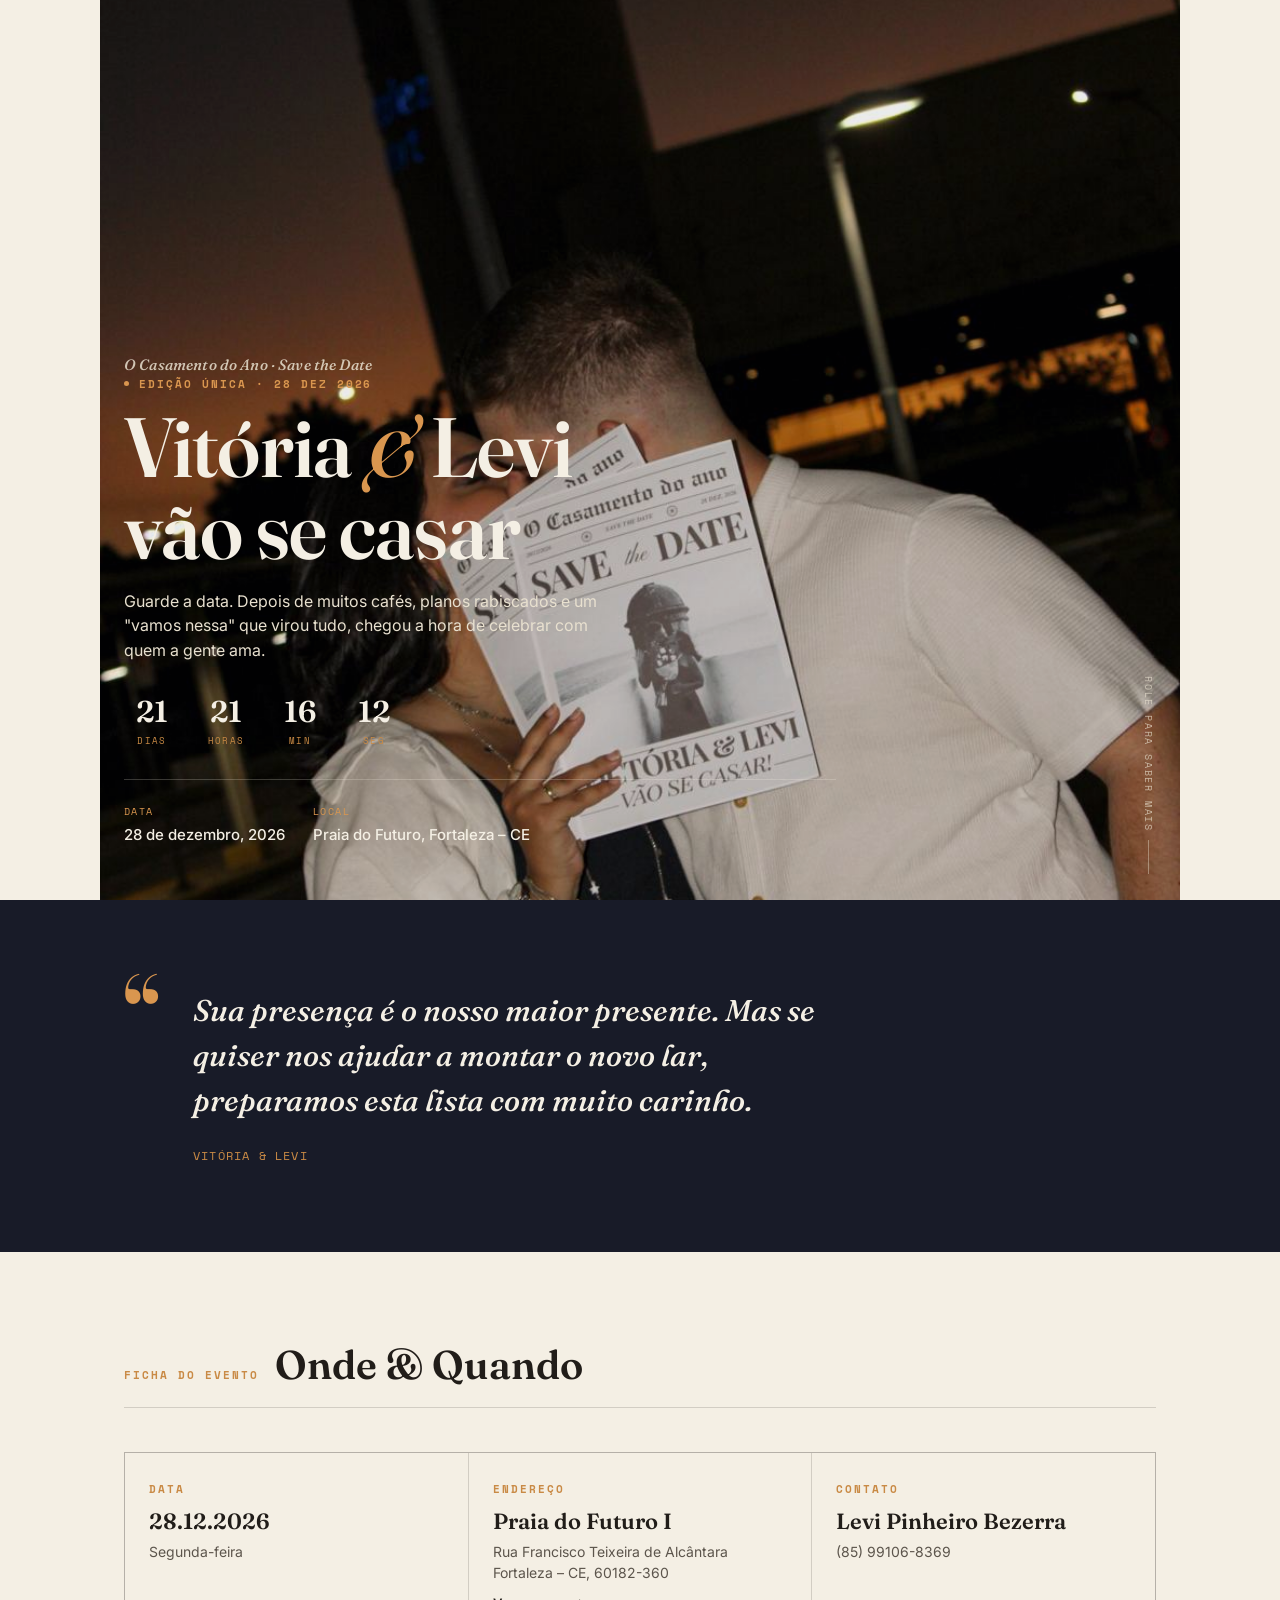
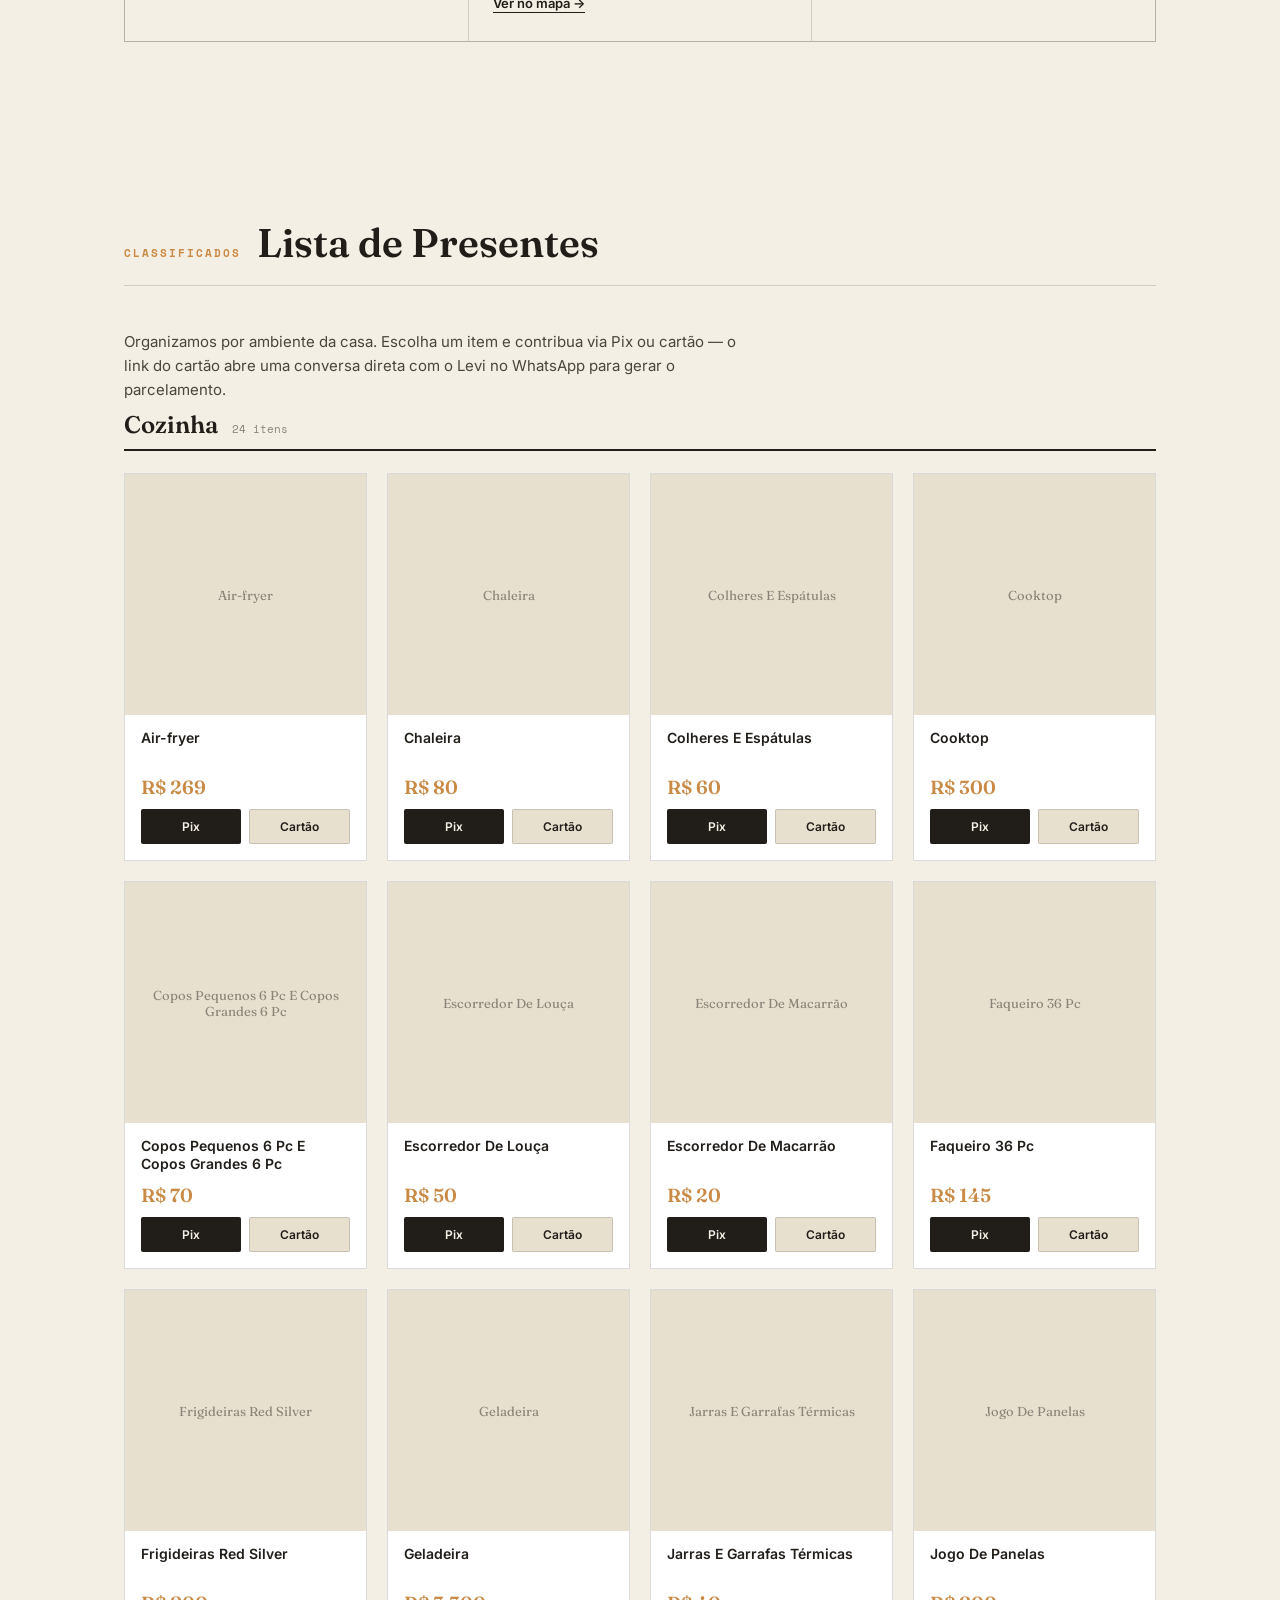
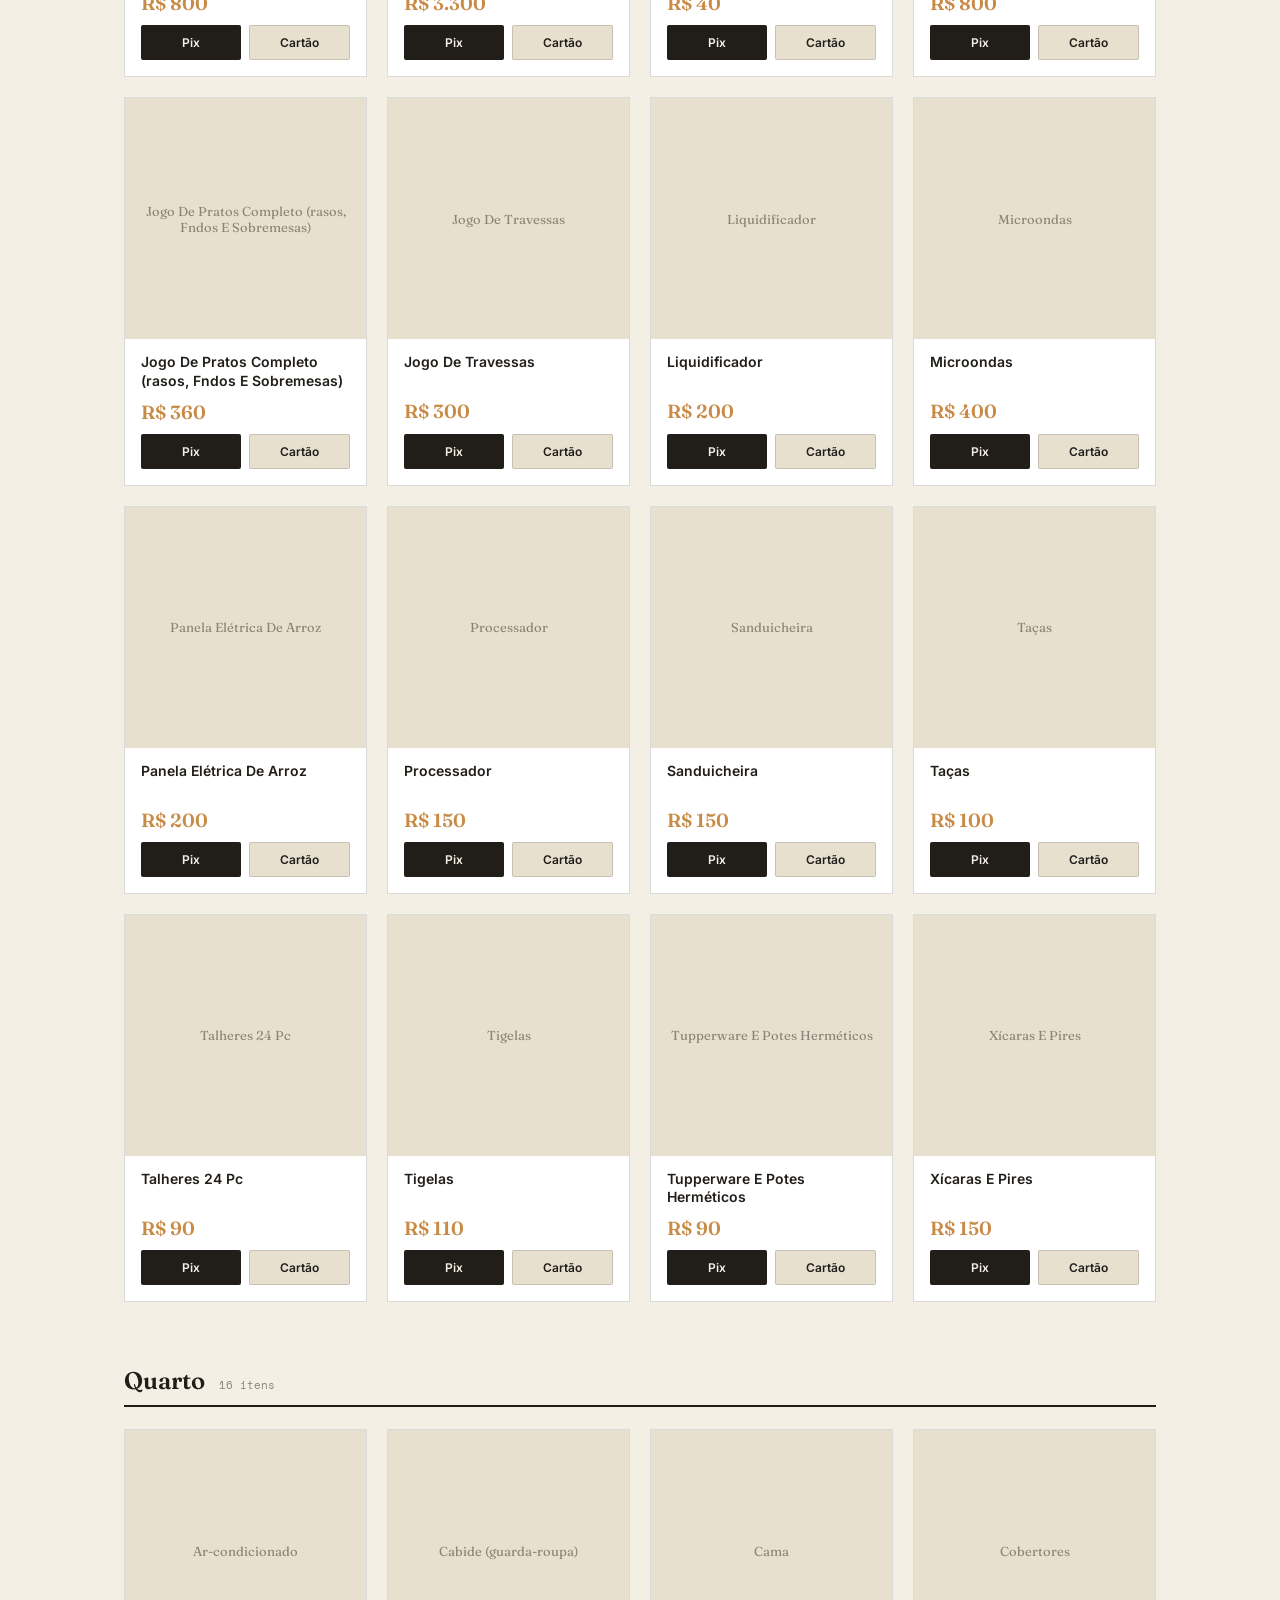
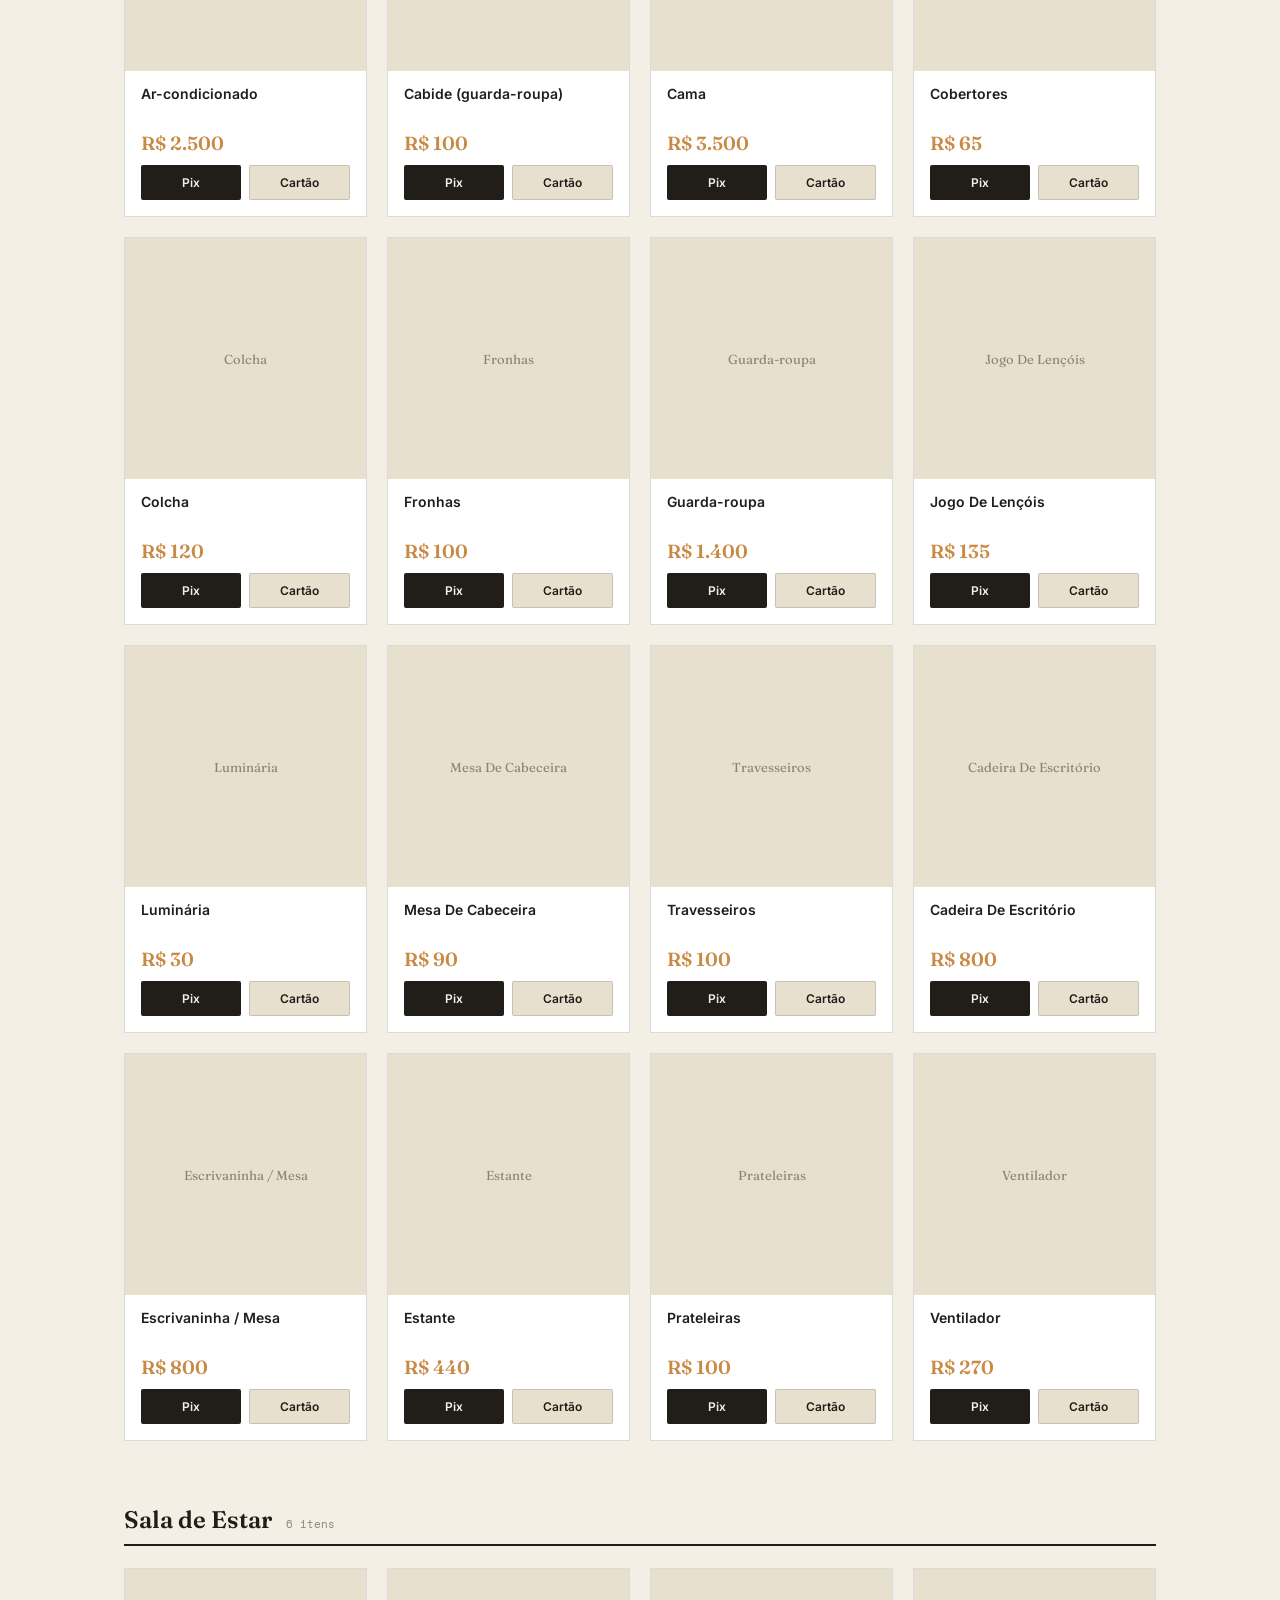
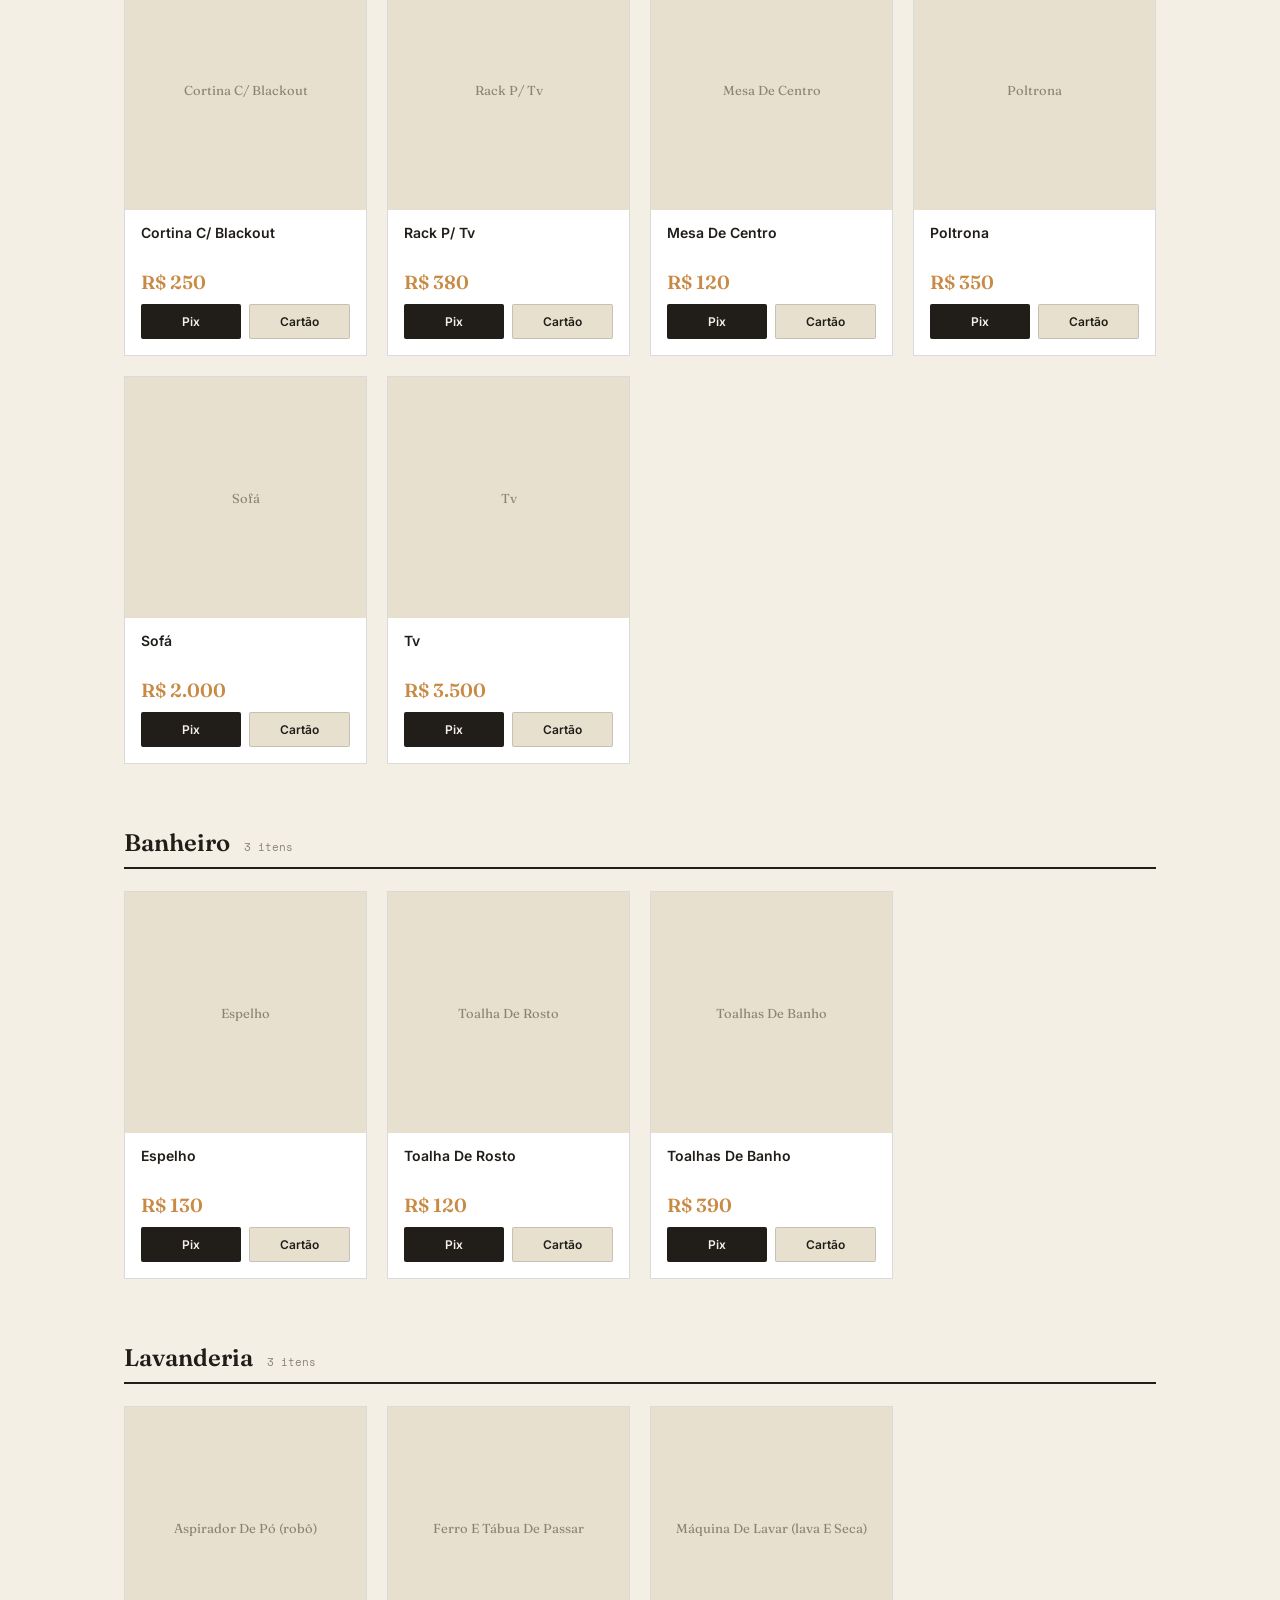
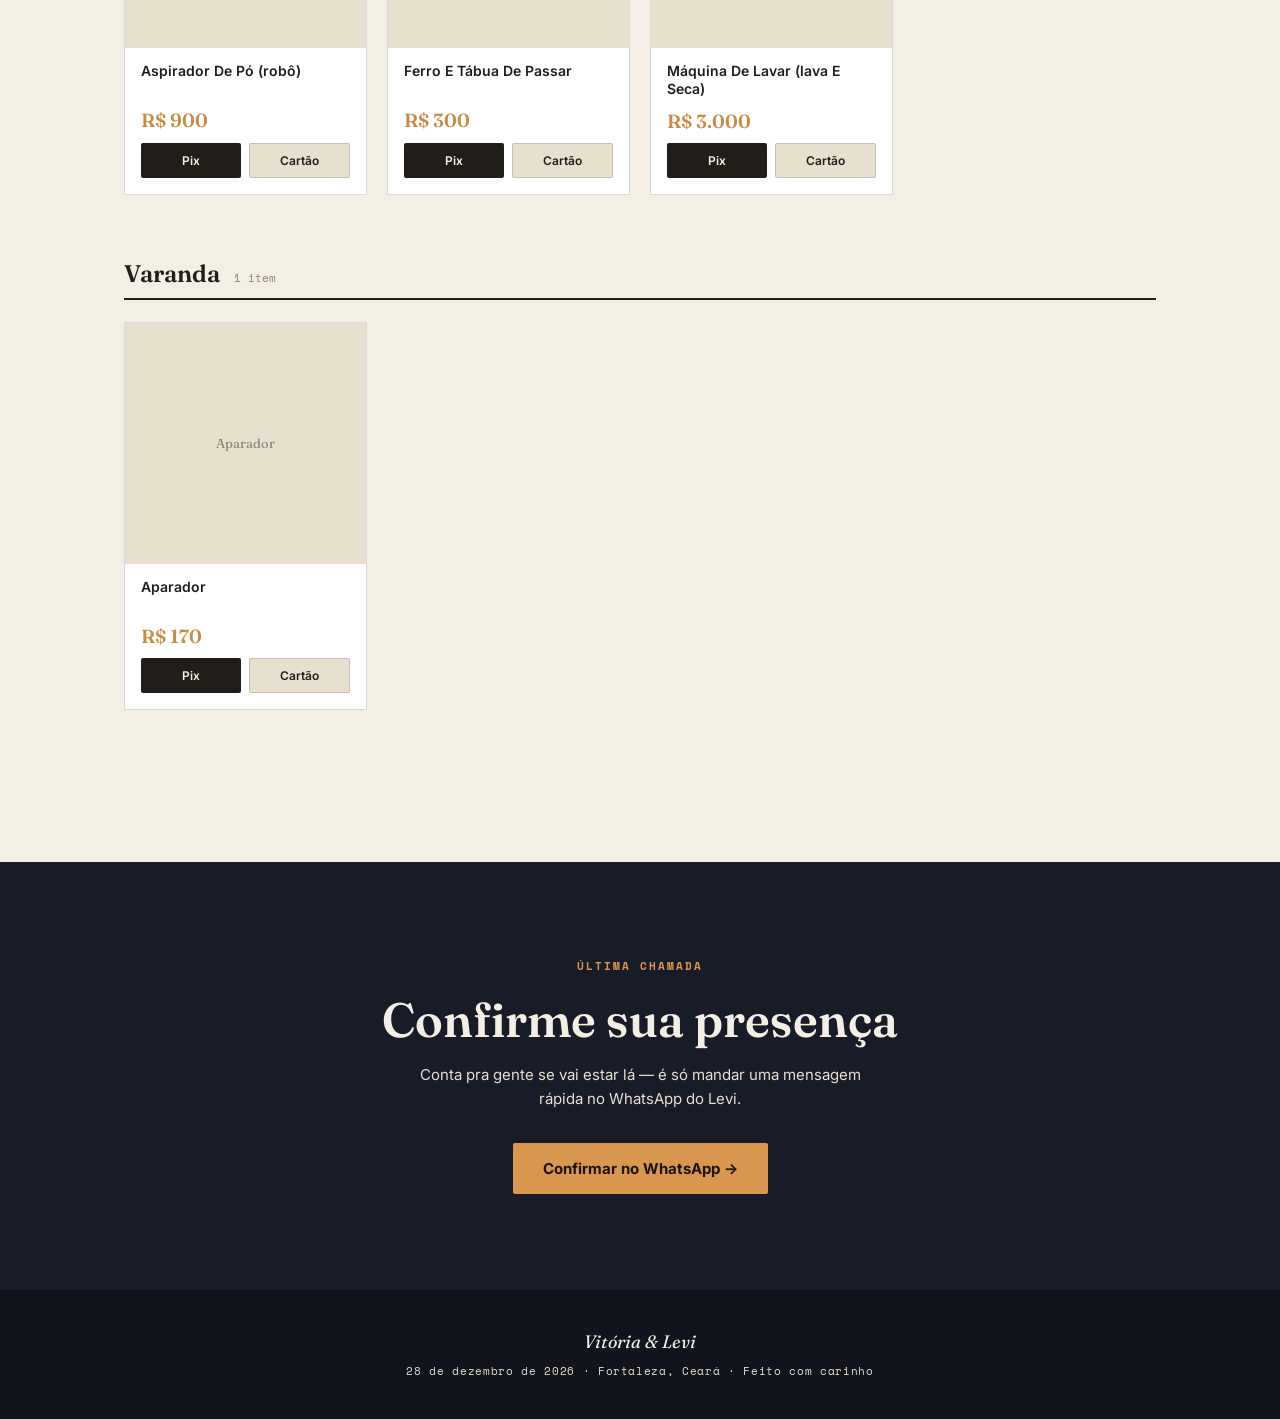
==== commit bd8d3b1d: "Update index.html" ====
--- a/index.html
+++ b/index.html
@@ -526,10 +526,6 @@
     <h2>Lista de Presentes</h2>
   </div>
   <p class="registry-intro">Organizamos por ambiente da casa. Escolha um item e contribua via Pix ou cart&atilde;o &mdash; o link do cart&atilde;o abre uma conversa direta com o Levi no WhatsApp para gerar o parcelamento.</p>
-  <div class="registry-total">
-    <span class="amount" id="total-amount">R$ 0</span>
-    <span class="label">em itens para come&ccedil;ar a vida a dois</span>
-  </div>
   <div id="rooms"></div>
 </section>
 
@@ -588,14 +584,11 @@
 }
 
 const roomsEl = document.getElementById('rooms');
-let total = 0;
 const byRoom = {};
 GIFTS.forEach(g=>{
-  total += g.valor;
   if(!byRoom[g.ambiente]) byRoom[g.ambiente] = [];
   byRoom[g.ambiente].push(g);
 });
-document.getElementById('total-amount').textContent = brl(total);
 
 ROOM_ORDER.forEach(room=>{
   const items = byRoom[room];
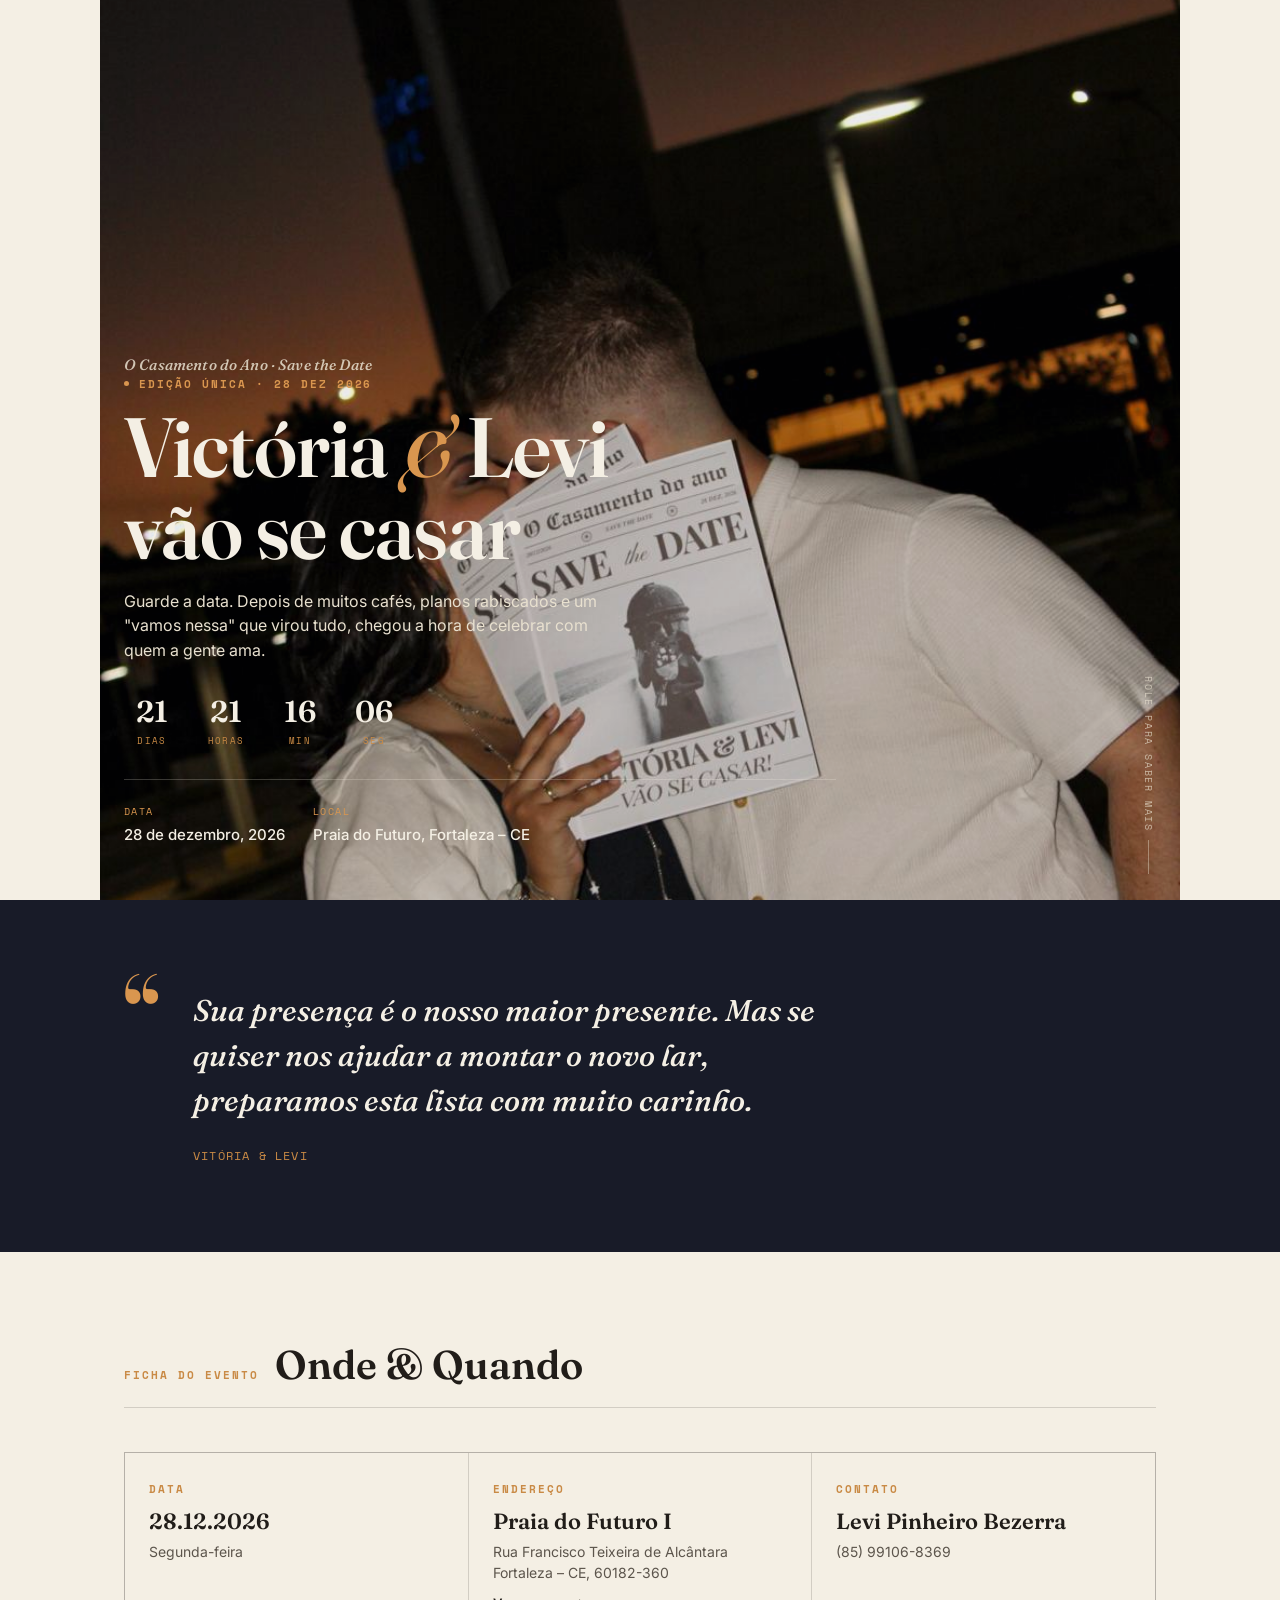
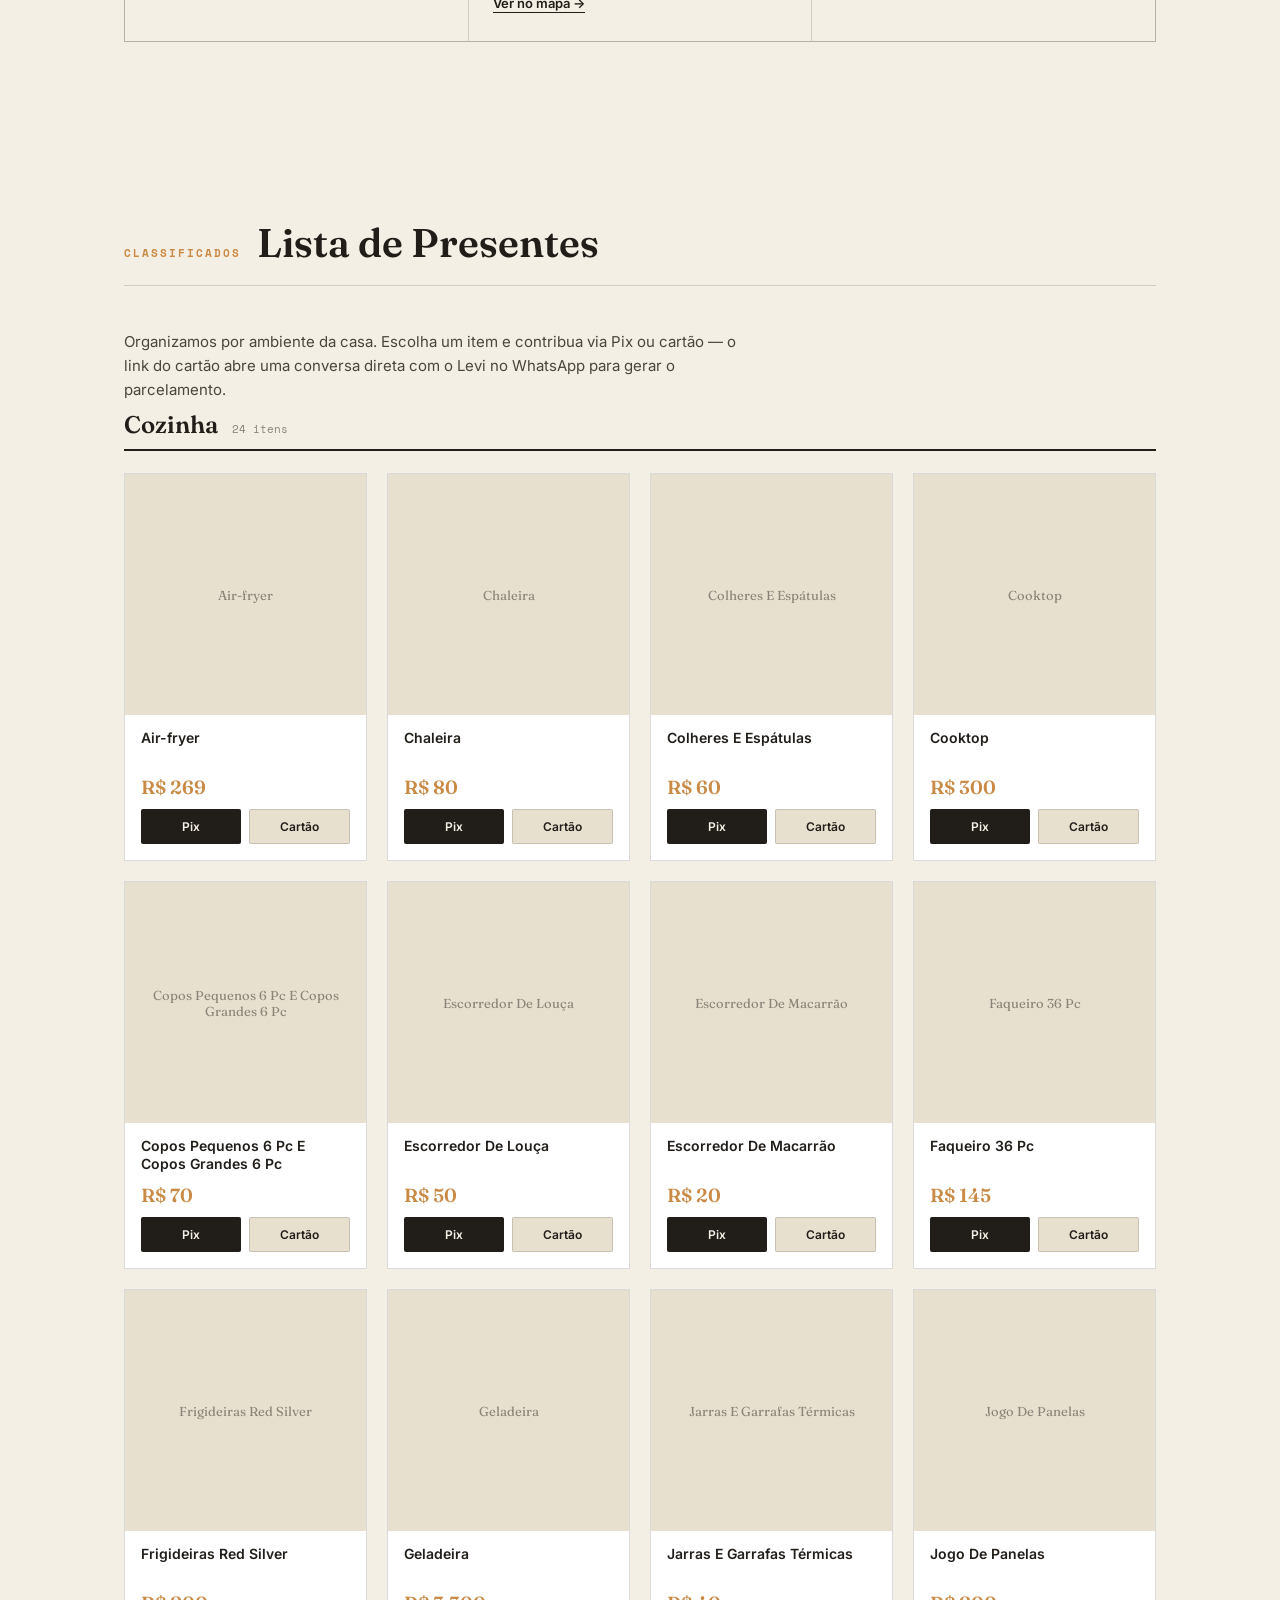
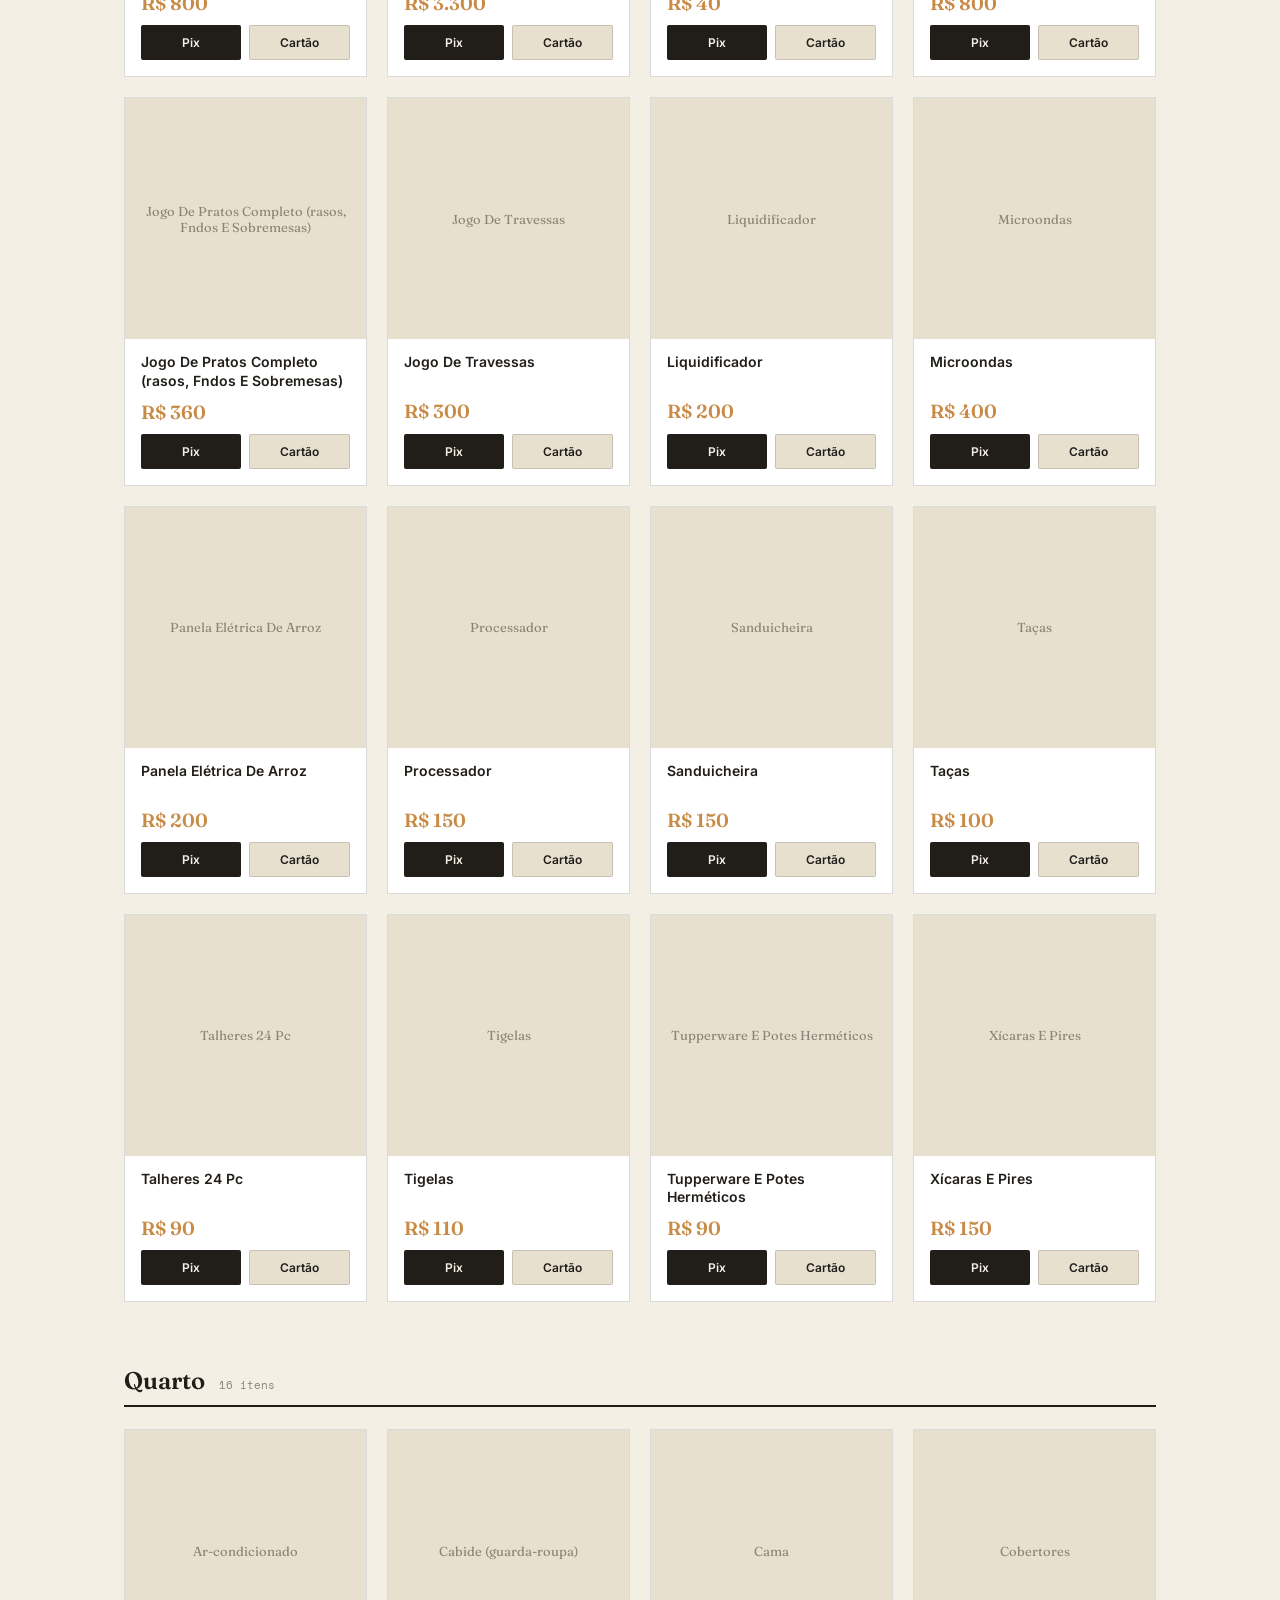
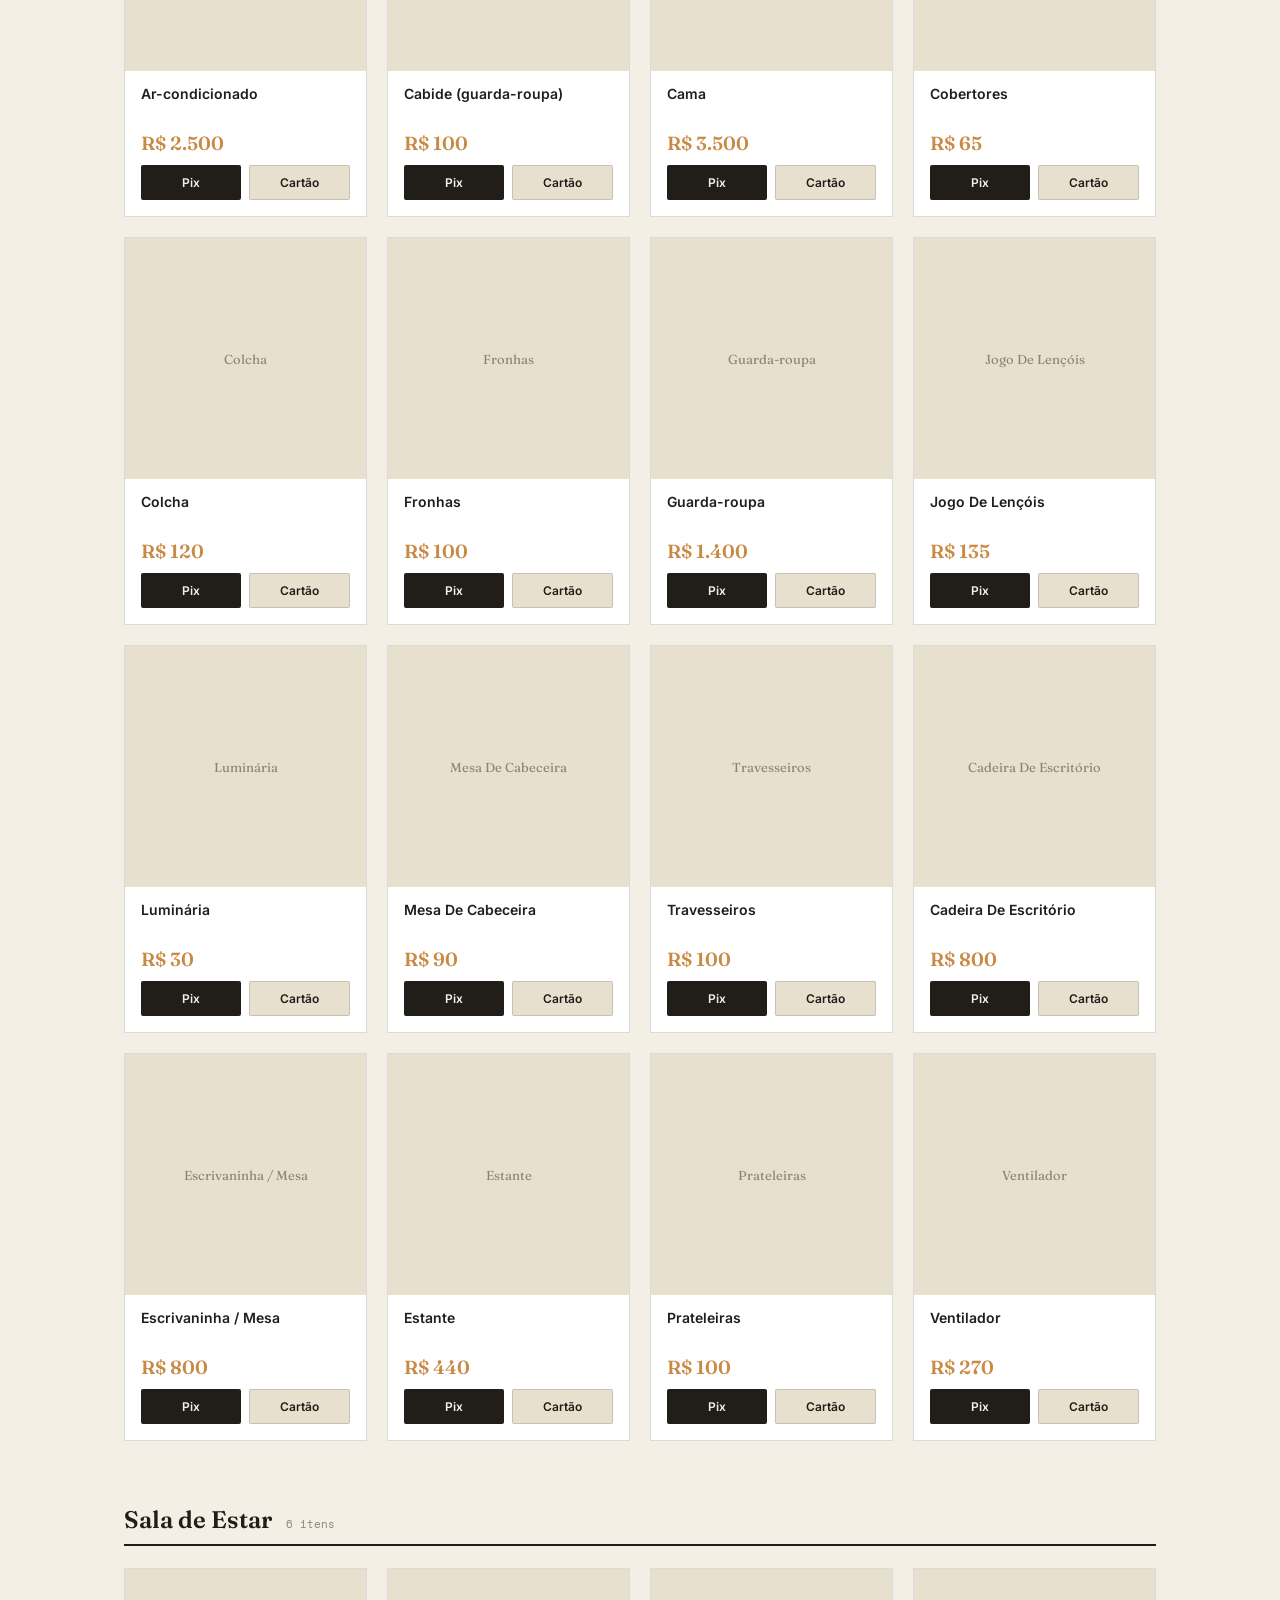
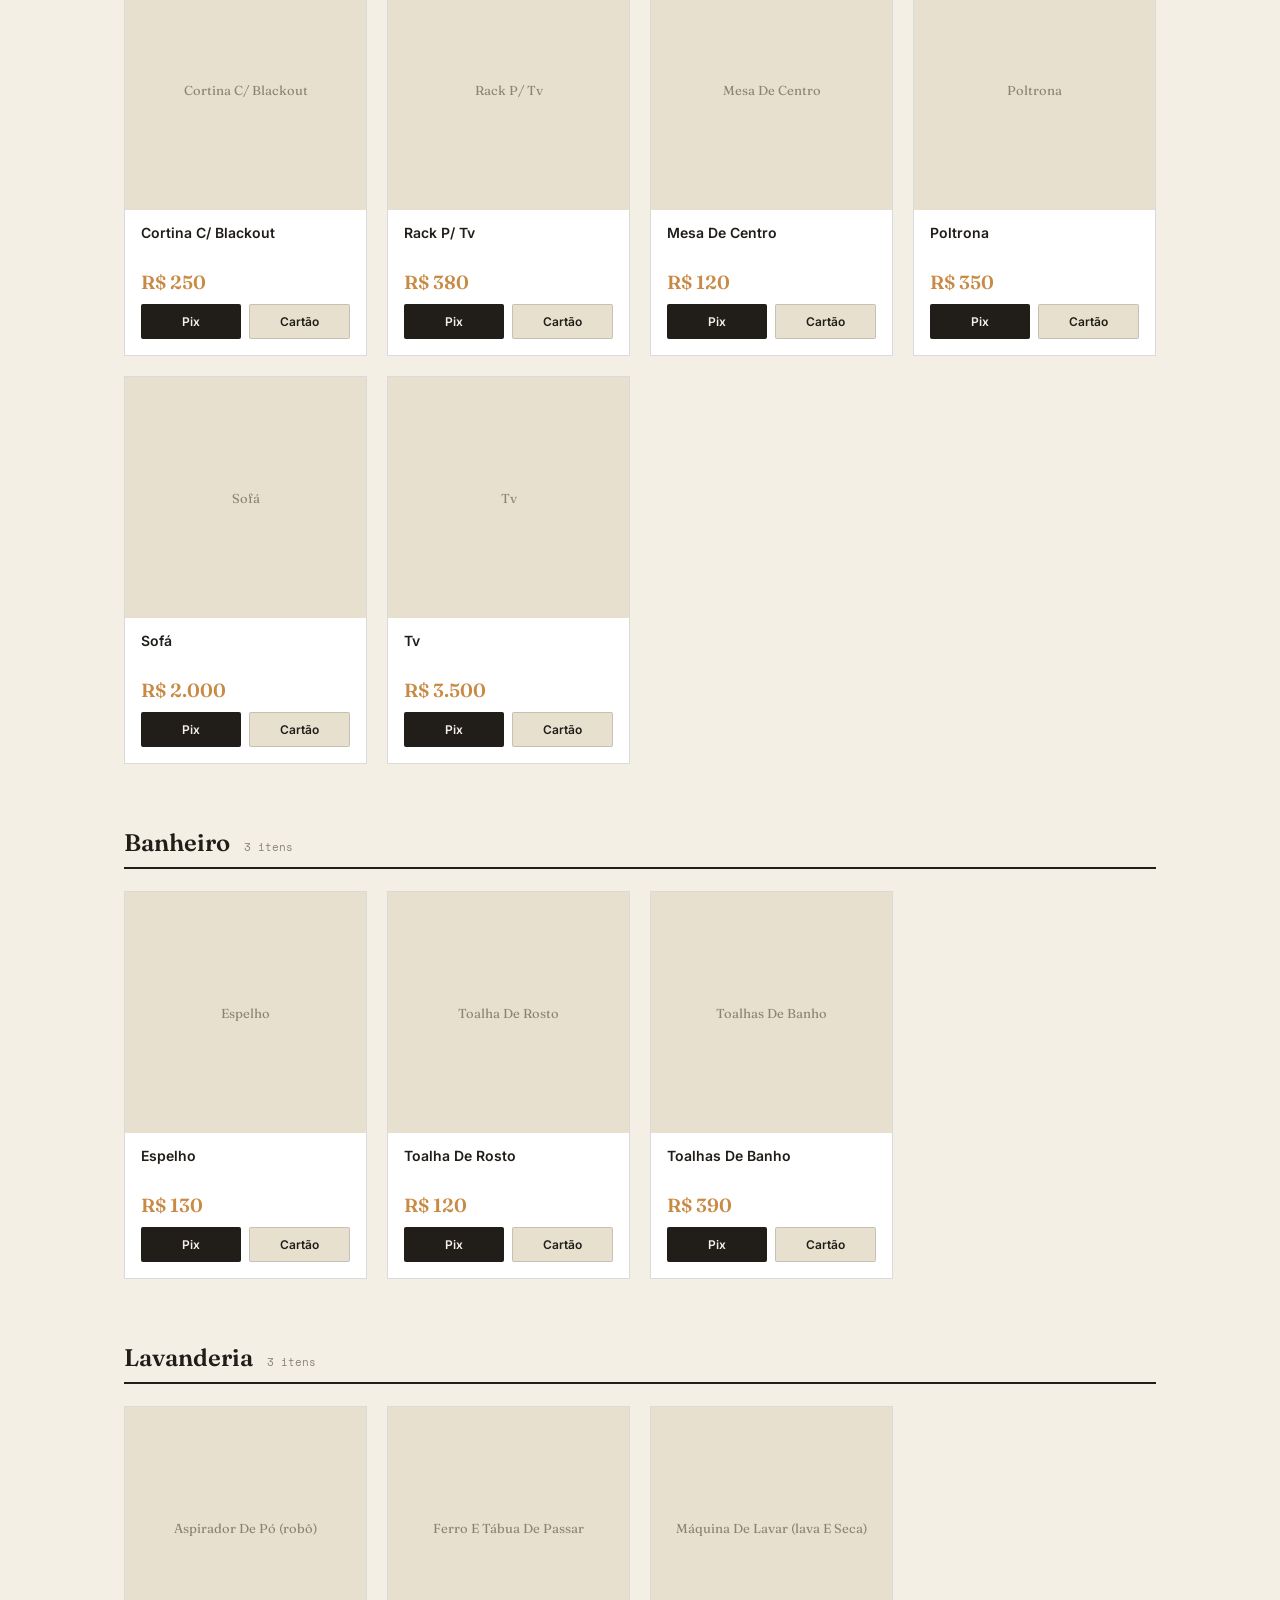
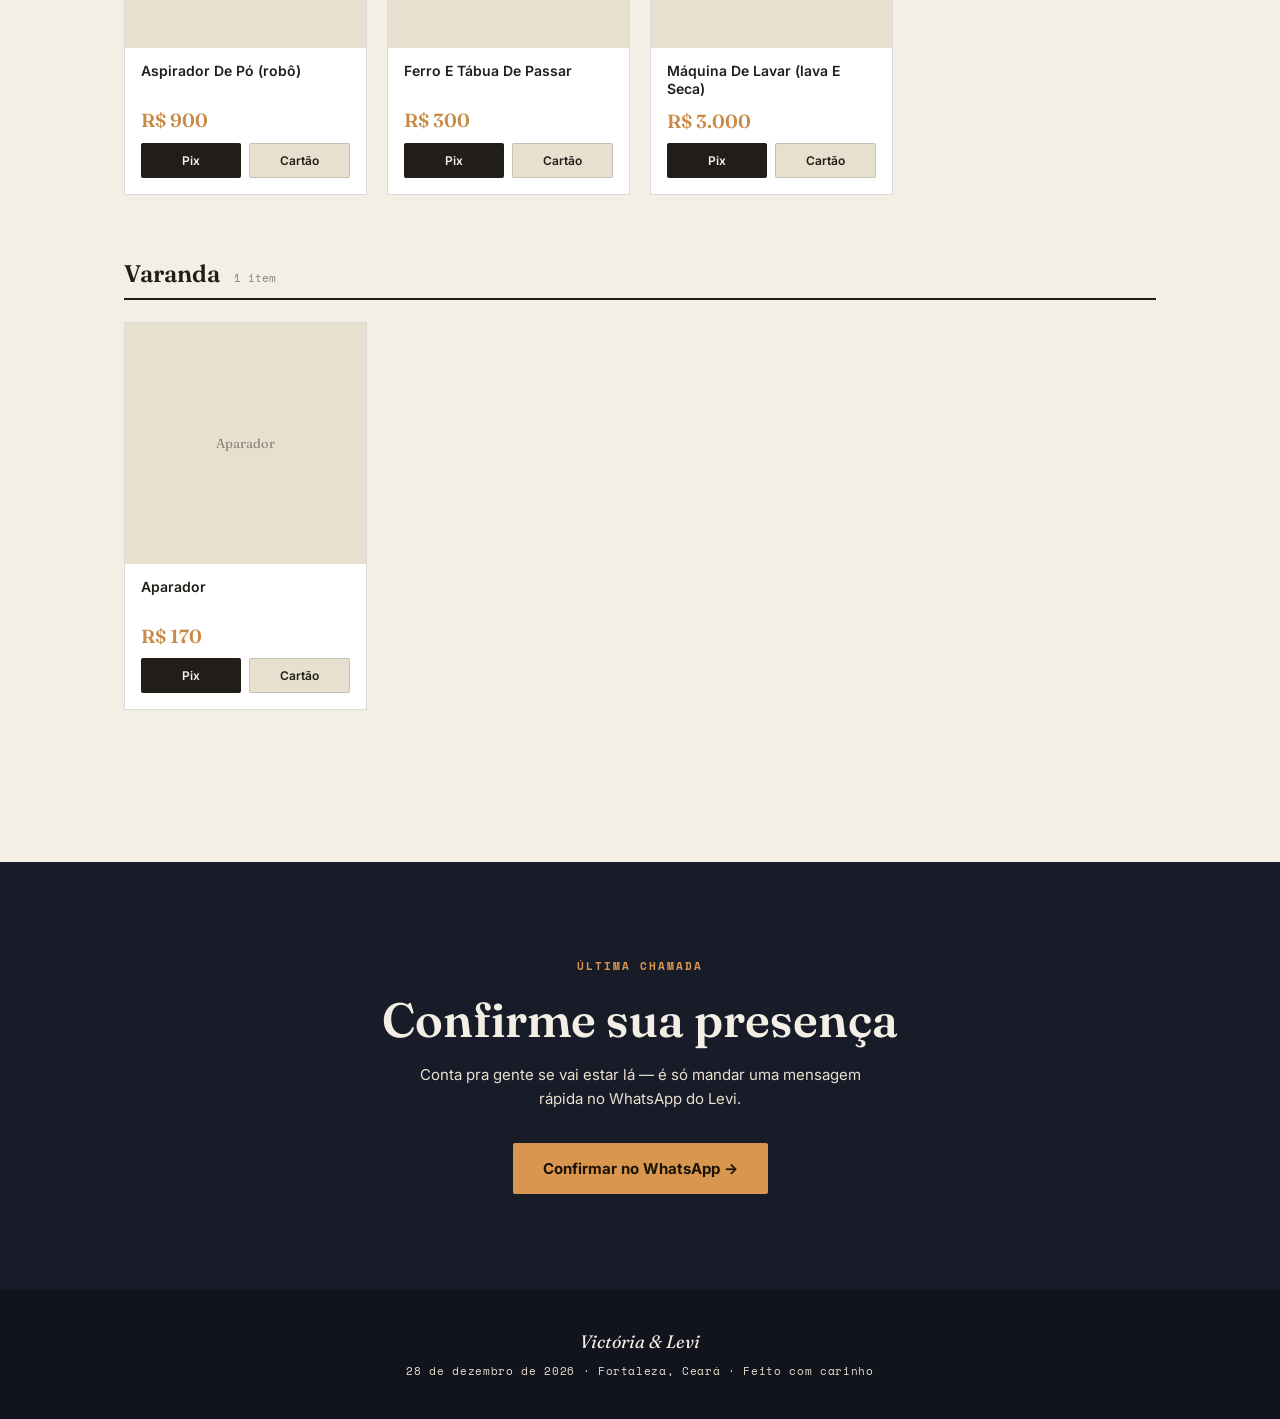
==== commit 677d0924: "Update index.html" ====
--- a/index.html
+++ b/index.html
@@ -3,7 +3,7 @@
 <head>
 <meta charset="UTF-8">
 <meta name="viewport" content="width=device-width, initial-scale=1.0">
-<title>Vitória & Levi &mdash; 28.12.2026</title>
+<title>Victória & Levi &mdash; 28.12.2026</title>
 <link rel="preconnect" href="https://fonts.googleapis.com">
 <link rel="preconnect" href="https://fonts.gstatic.com" crossorigin>
 <link href="https://fonts.googleapis.com/css2?family=Fraunces:ital,opsz,wght@0,9..144,400;0,9..144,500;0,9..144,600;0,9..144,700;1,9..144,500&family=Inter:wght@400;500;600;700&family=Space+Mono:wght@400;700&display=swap" rel="stylesheet">
@@ -464,7 +464,7 @@
   <div class="hero-content">
     <div class="masthead-small">O Casamento do Ano &middot; Save the Date</div>
     <div class="eyebrow"><span class="dot"></span>Edi&ccedil;&atilde;o &Uacute;nica &middot; 28 Dez 2026</div>
-    <h1>Vit&oacute;ria <em>&amp;</em> Levi<br>v&atilde;o se casar</h1>
+    <h1>Vict&oacute;ria <em>&amp;</em> Levi<br>v&atilde;o se casar</h1>
     <p class="hero-sub">Guarde a data. Depois de muitos cafés, planos rabiscados e um "vamos nessa" que virou tudo, chegou a hora de celebrar com quem a gente ama.</p>
 
     <div class="countdown" id="countdown">
@@ -538,7 +538,7 @@
 </div>
 
 <footer>
-  <div class="names">Vit&oacute;ria &amp; Levi</div>
+  <div class="names">Vict&oacute;ria &amp; Levi</div>
   28 de dezembro de 2026 &middot; Fortaleza, Cear&aacute; &middot; Feito com carinho
 </footer>
 
@@ -555,7 +555,7 @@
 
 document.getElementById('map-link').href = "https://www.google.com/maps/search/?api=1&query=" + encodeURIComponent(ADDRESS);
 
-const rsvpMsg = "Oi, Levi e Vitória! Passando para confirmar minha presença no casamento de vocês no dia 28/12/2026. Mal posso esperar! 🎉";
+const rsvpMsg = "Oi, Levi e Victória! Passando para confirmar minha presença no casamento de vocês no dia 28/12/2026. Mal posso esperar! 🎉";
 document.getElementById('rsvp-link').href = "https://wa.me/" + WPP_NUMBER + "?text=" + encodeURIComponent(rsvpMsg);
 
 function brl(v){
@@ -579,7 +579,7 @@
 }
 
 function payCard(itemName, valor){
-  const msg = 'Oi, Levi e Vitória! Eu gostaria de ofertar o/a ' + itemName + ' via cartão, você poderia gerar um link de ' + brl(valor) + ' em X vezes?';
+  const msg = 'Oi, Levi e Victória! Eu gostaria de ofertar o/a ' + itemName + ' via cartão, você poderia gerar um link de ' + brl(valor) + ' em X vezes?';
   window.open('https://wa.me/' + WPP_NUMBER + '?text=' + encodeURIComponent(msg), '_blank');
 }
 
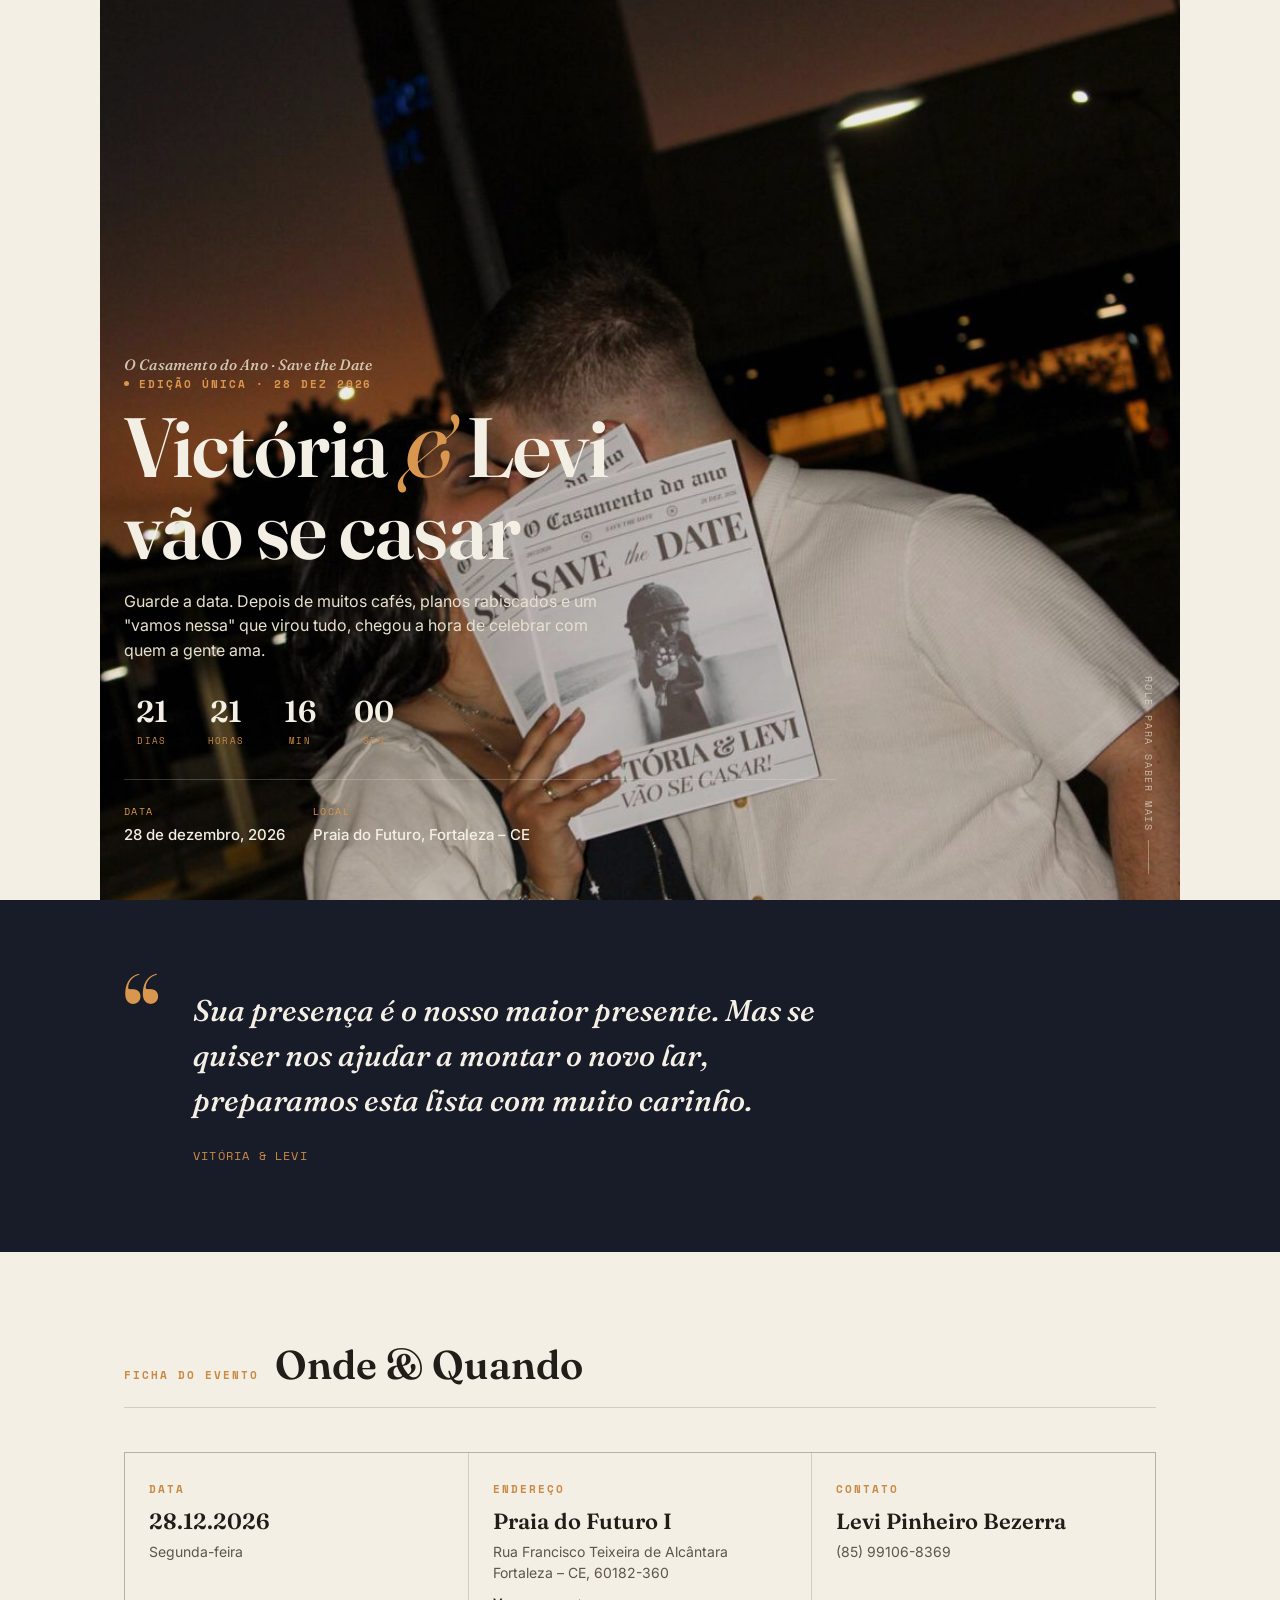
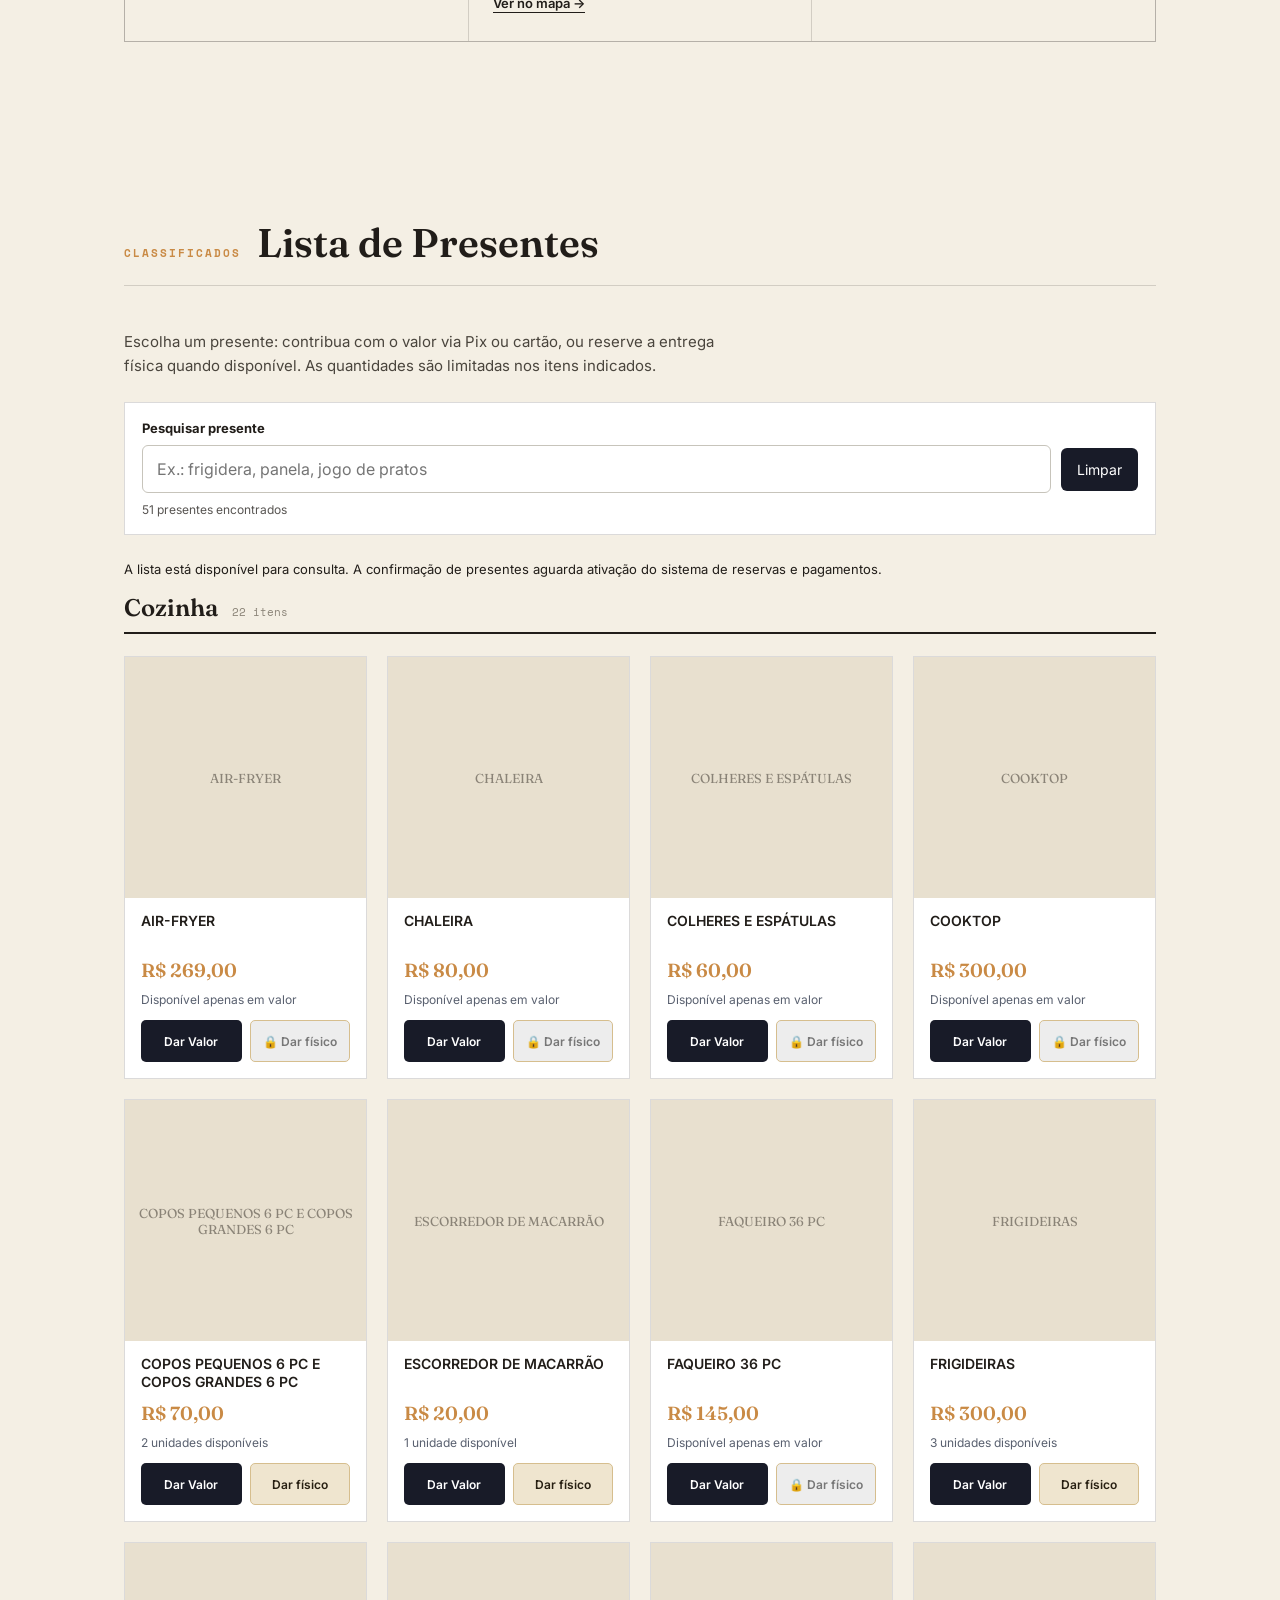
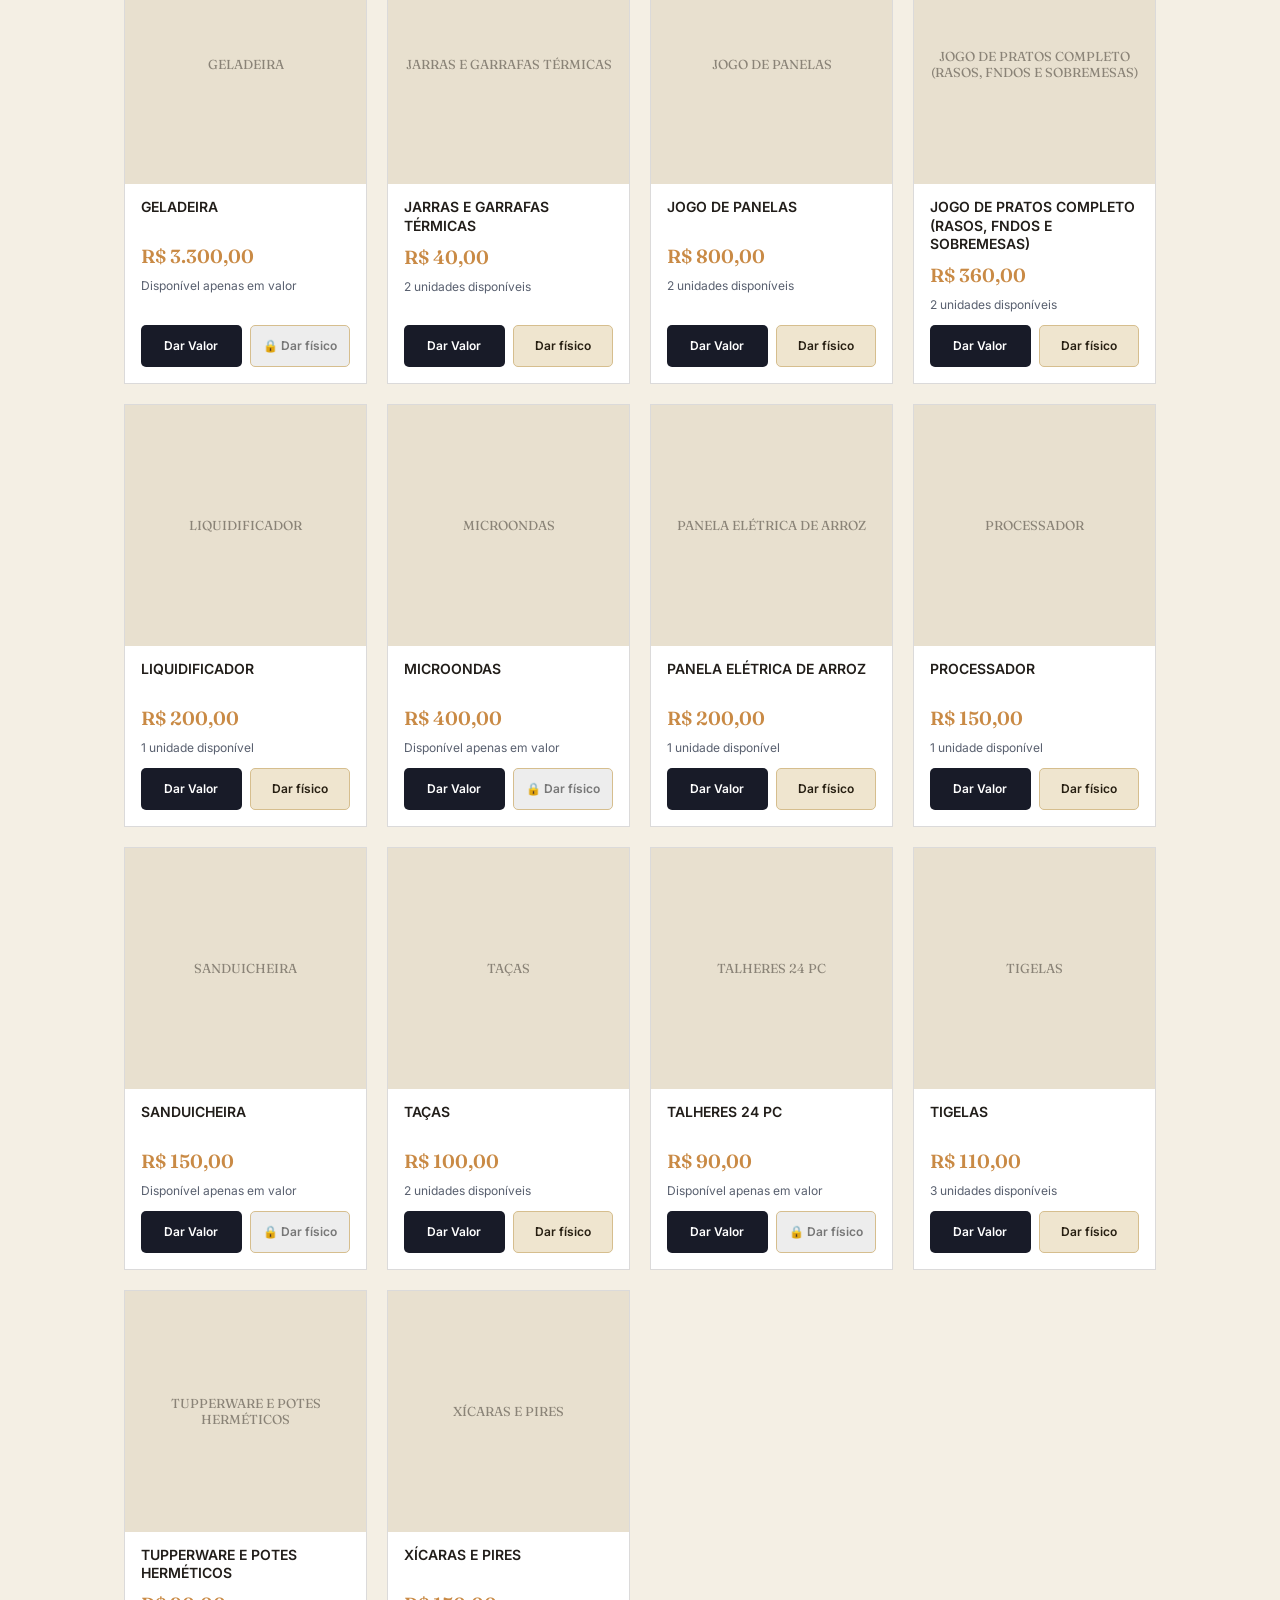
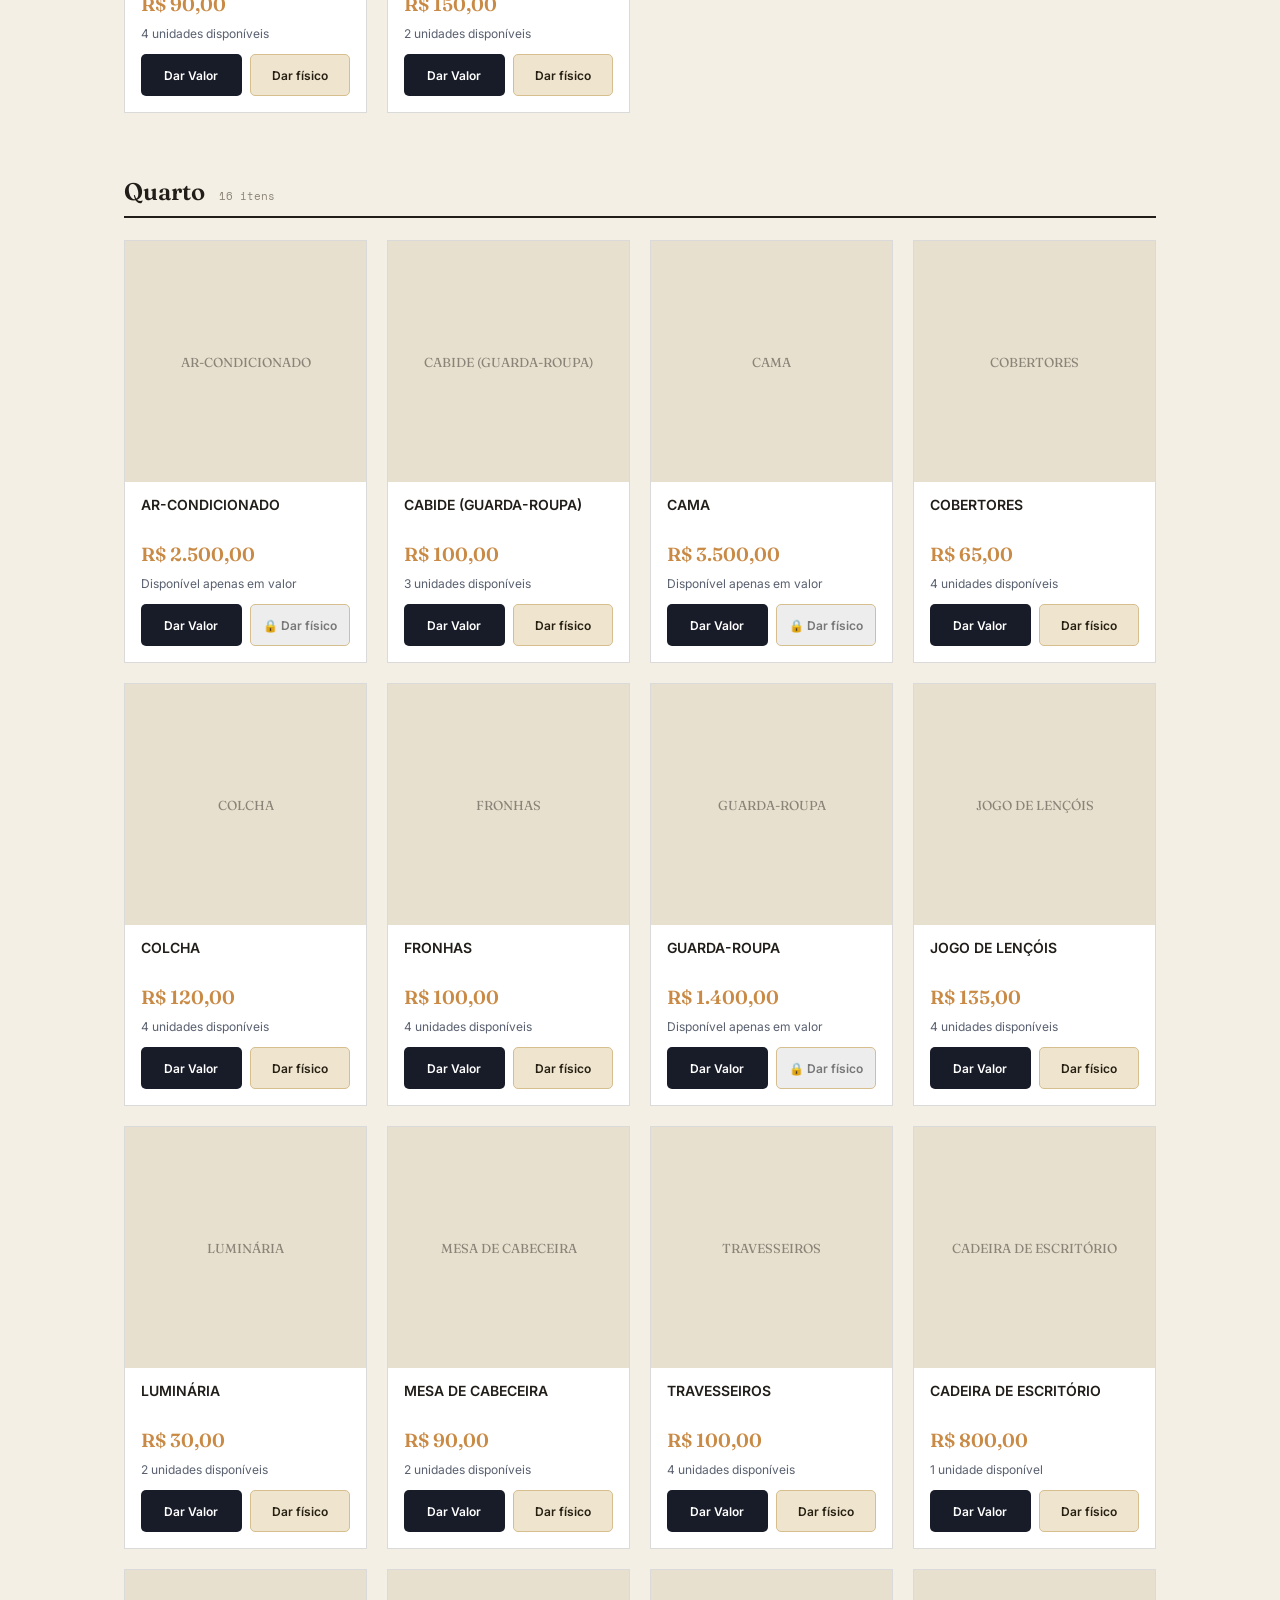
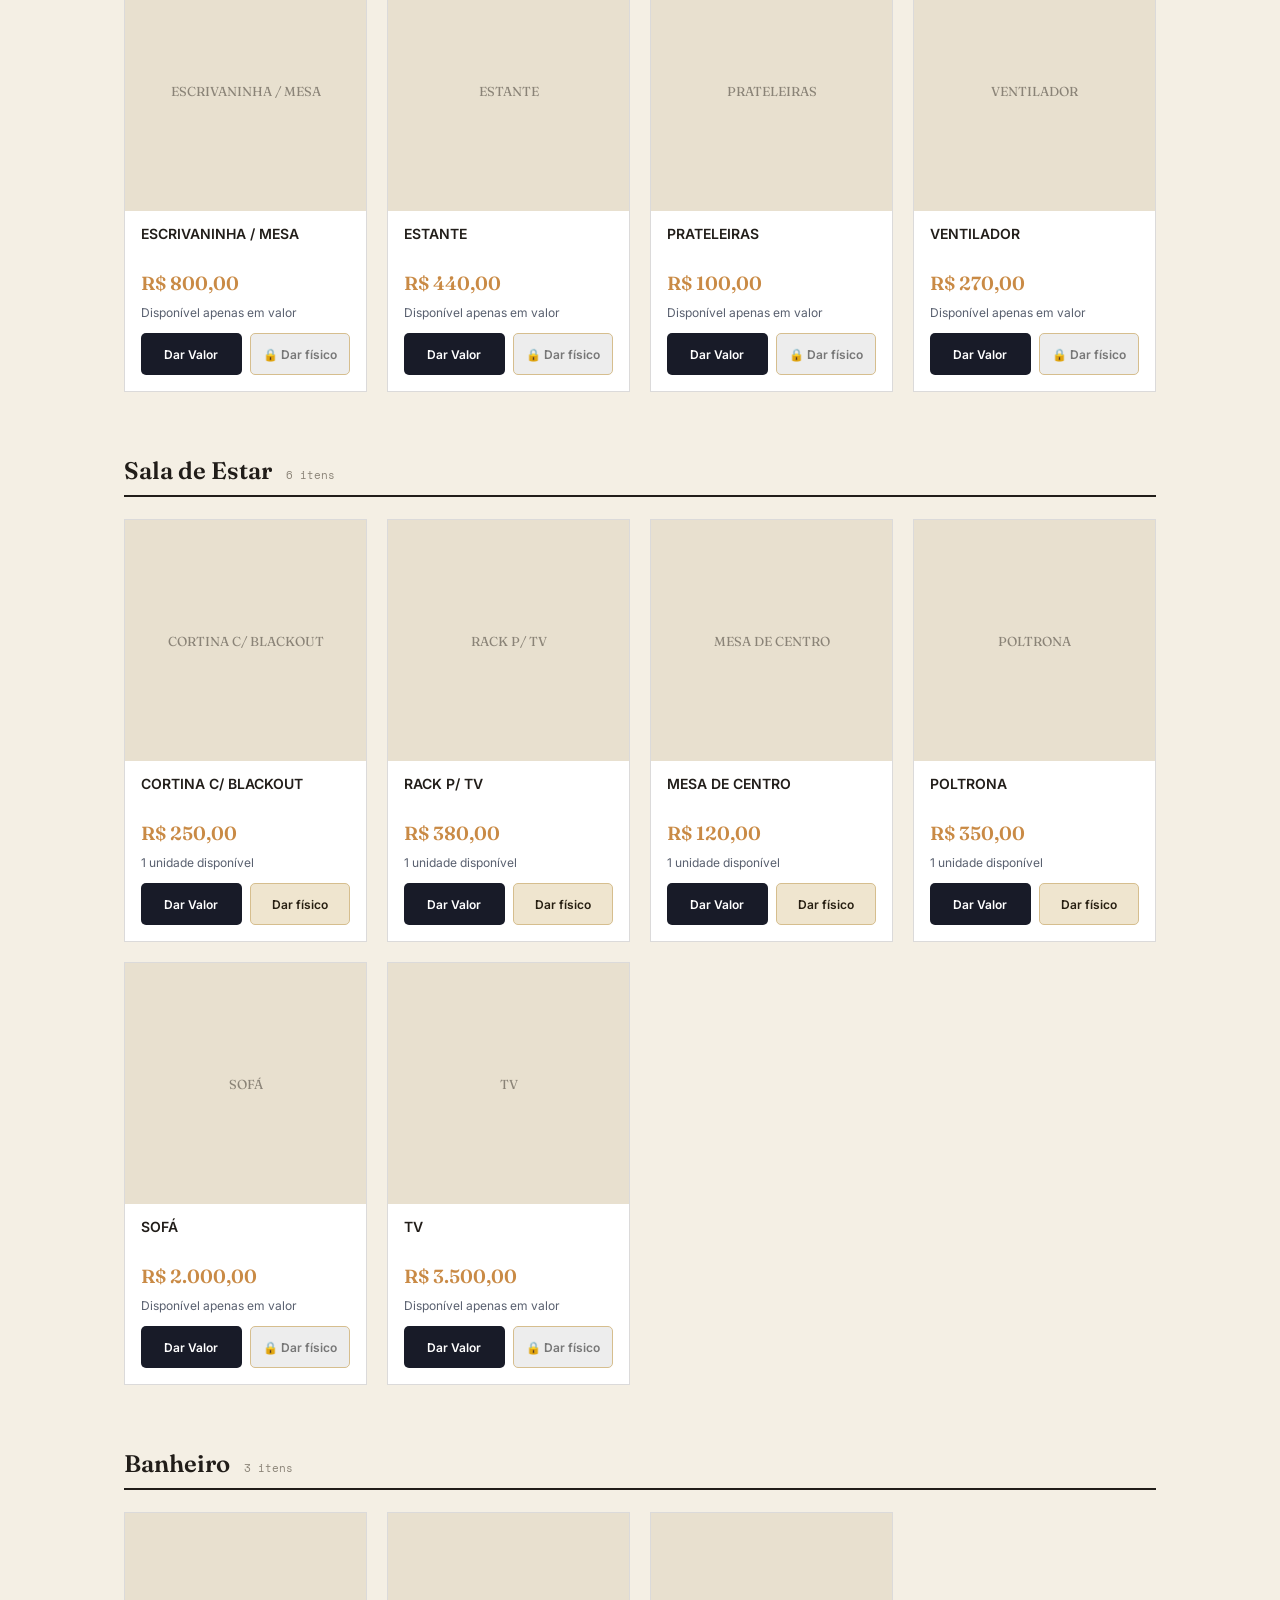
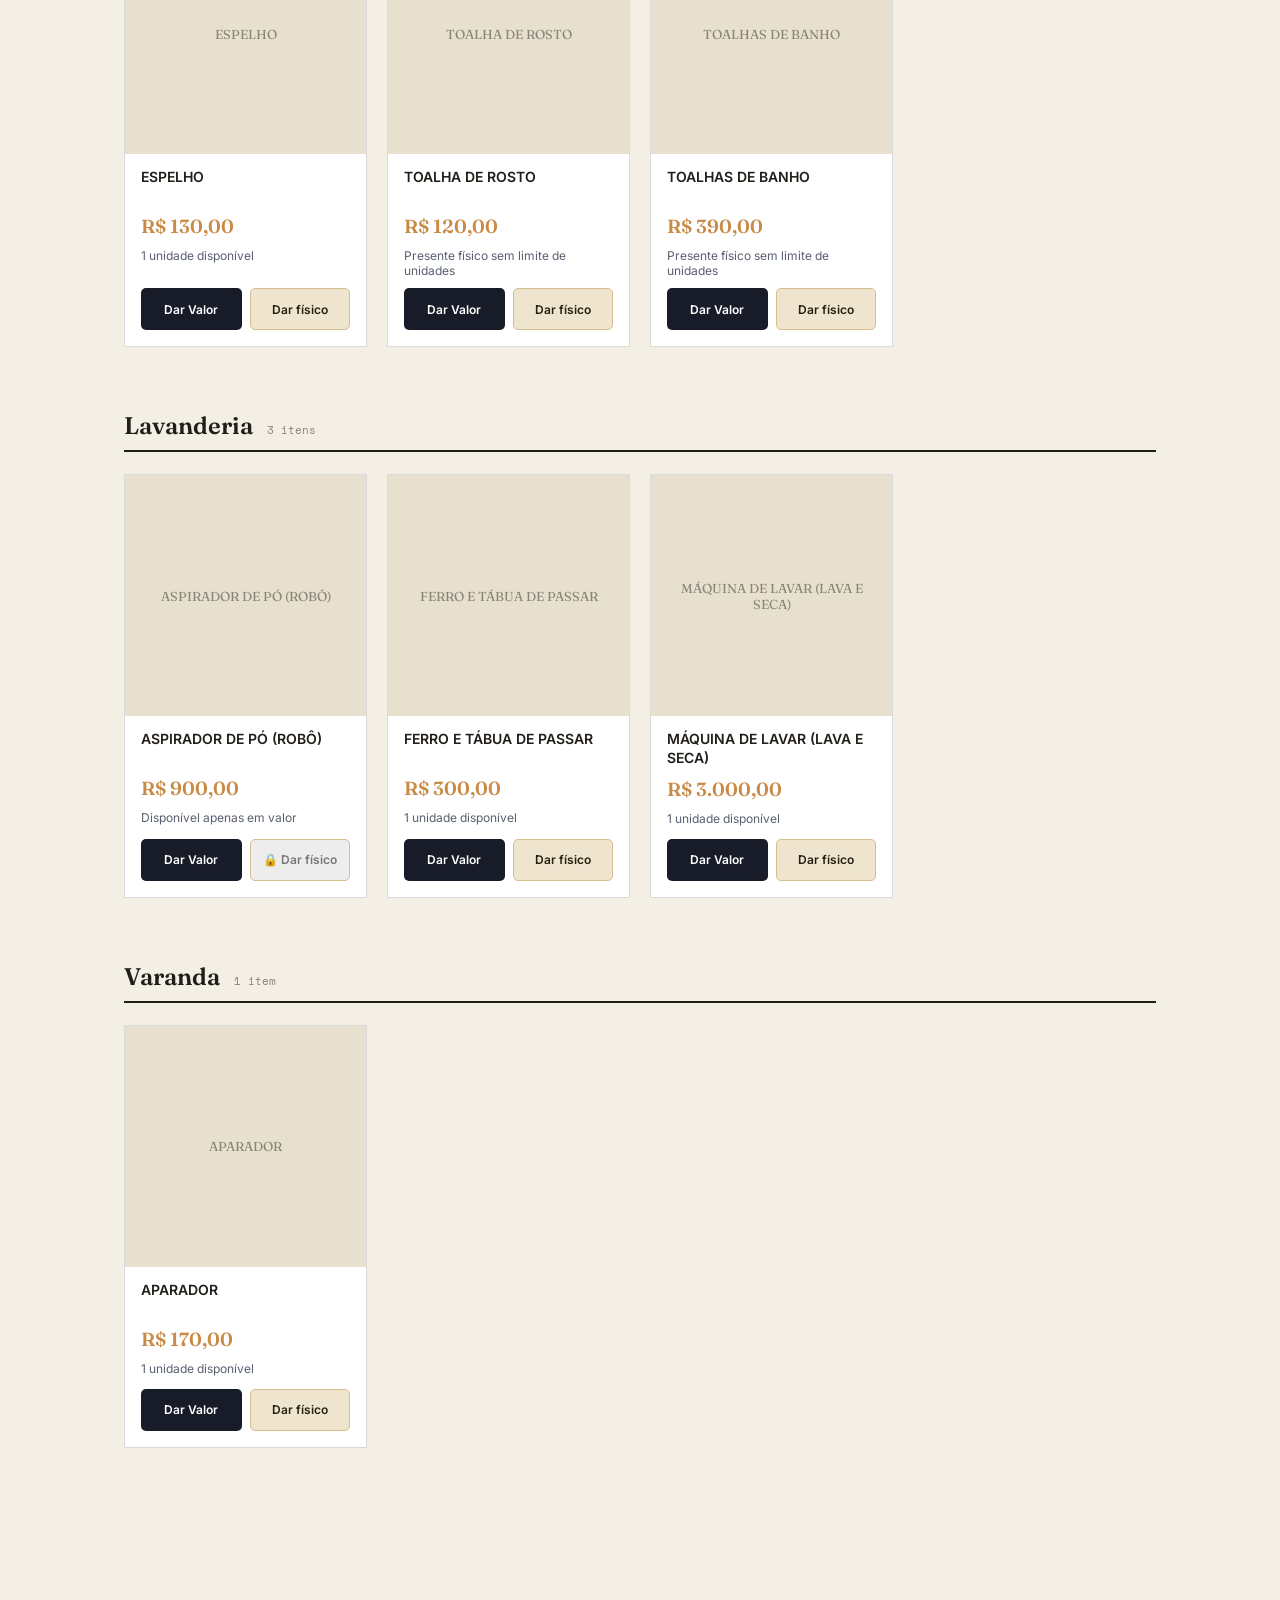
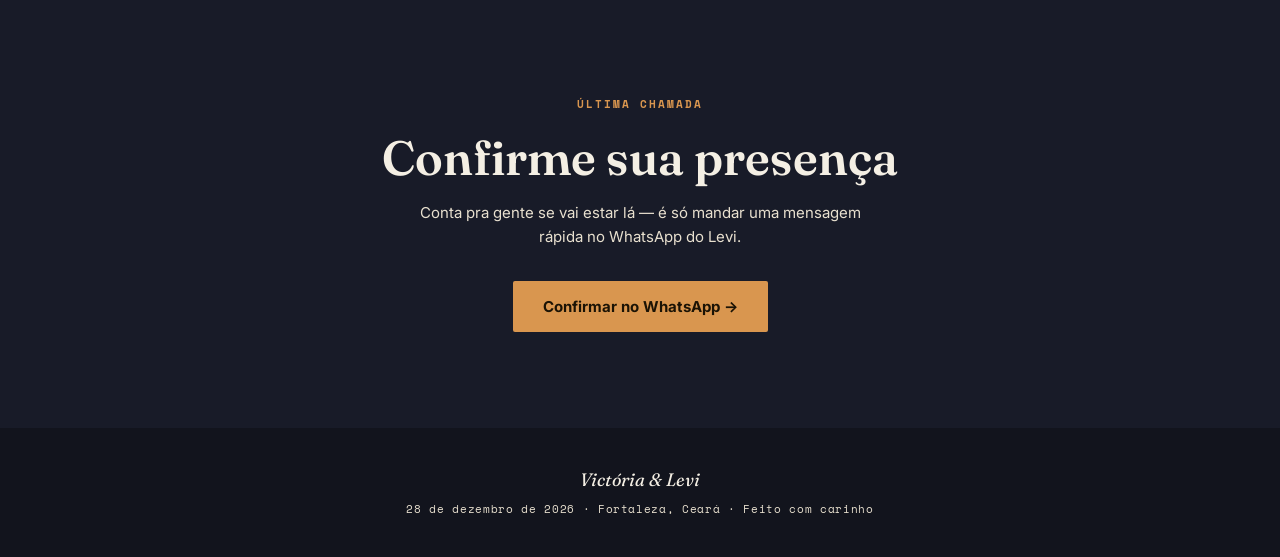
==== commit 0ebb079c: "Atualiza site com pesquisa por aproximação e confirmação de presentes" ====
--- a/index.html
+++ b/index.html
@@ -454,6 +454,40 @@
     .countdown .cell{min-width:48px;}
     .countdown .num{font-size:22px;}
   }
+
+.gift-search-wrap{margin:24px 0 26px;padding:17px;background:#fff;border:1px solid var(--rule)}
+.gift-search-wrap label{font-weight:700;font-size:13px;display:block;margin-bottom:9px}
+.gift-search-line{display:flex;gap:10px;align-items:center}
+.gift-search-line input{min-width:0;flex:1;background:#fff;border:1px solid #c7c4bb;padding:13px 14px;border-radius:6px;font:inherit}
+.gift-search-line button{background:var(--navy);color:white;border:0;border-radius:6px;padding:13px 16px;cursor:pointer}
+#gift-result-summary{font-size:12px;opacity:.75;margin:9px 0 0}
+#gift-notice{font-size:13px;margin:10px 0 16px}
+.gift-card .gift-stock{font-size:12px;color:#59606f;min-height:18px}
+.gift-card .gift-stock.sold-out{color:#a13240;font-weight:700}
+.gift-actions{display:grid;grid-template-columns:1fr 1fr;gap:8px}
+.gift-actions .gift-money{background:#181b28;color:#fff;border:0}
+.gift-actions .gift-physical{background:#efe5cf;color:#271f12;border:1px solid #d6be8e}
+.gift-actions .gift-physical:disabled{background:#ededed;color:#777;cursor:not-allowed}
+.gift-actions button{min-height:42px;border-radius:5px;cursor:pointer}
+.gift-image-ref{color:#665e51;font-size:11px;text-decoration:underline}
+.gift-dialog-shade{position:fixed;inset:0;background:#0b1020bf;z-index:250;display:grid;place-items:center;padding:14px}
+.gift-dialog-shade[hidden],#gift-thanks[hidden],#gift-pledge-form[hidden]{display:none}
+.gift-dialog{position:relative;background:#fff;width:min(100%,520px);max-height:92vh;overflow:auto;padding:28px;border-radius:14px;box-shadow:0 16px 70px #0005}
+.gift-dialog h3{font-family:'Fraunces',serif;font-size:27px;margin:12px 0}
+.gift-dialog-x{position:absolute;right:14px;top:10px;border:0;background:none;font-size:30px;cursor:pointer}
+.gift-dialog p{font-size:13px;line-height:1.6}
+#gift-reference{font-size:12px;margin:14px 0}
+#gift-reference a{color:#31456d;text-decoration:underline}
+#gift-pledge-form{display:grid;gap:12px}
+#gift-pledge-form>label:not(.gift-check){display:grid;gap:6px;font-size:12px;font-weight:700}
+#gift-pledge-form input:not([type=checkbox]),#gift-pledge-form textarea{border:1px solid #c9c9cf;border-radius:6px;padding:11px;font:inherit;width:100%}
+.gift-check{display:flex;gap:10px;align-items:flex-start;font-size:13px;font-weight:600}
+.gift-check input{margin-top:3px}
+.gift-commitment-note{padding:12px;border:1px solid #ead1a3;background:#fff9eb}
+.gift-submit{width:100%;background:#181b28;color:white;padding:14px;border:0;border-radius:7px;font-weight:700;cursor:pointer}
+.gift-submit:disabled{opacity:.55;cursor:wait}
+#gift-form-error{font-size:12px;color:#a13240}
+@media(max-width:500px){.gift-search-line{flex-wrap:wrap}.gift-search-line button{width:100%}.gift-dialog{padding:23px}}
 </style>
 </head>
 <body>
@@ -525,8 +559,10 @@
     <span class="eyebrow">Classificados</span>
     <h2>Lista de Presentes</h2>
   </div>
-  <p class="registry-intro">Organizamos por ambiente da casa. Escolha um item e contribua via Pix ou cart&atilde;o &mdash; o link do cart&atilde;o abre uma conversa direta com o Levi no WhatsApp para gerar o parcelamento.</p>
-  <div id="rooms"></div>
+  <p class="registry-intro">Escolha um presente: contribua com o valor via Pix ou cartão, ou reserve a entrega física quando disponível. As quantidades são limitadas nos itens indicados.</p>
+<div class="gift-search-wrap"><label for="gift-search">Pesquisar presente</label><div class="gift-search-line"><input id="gift-search" type="search" autocomplete="off" placeholder="Ex.: frigidera, panela, jogo de pratos" aria-label="Buscar por nome aproximado"><button id="gift-search-clear" type="button">Limpar</button></div><p id="gift-result-summary" aria-live="polite"></p></div>
+<div id="gift-notice" role="status" aria-live="polite"></div><div id="rooms"></div>
+<div id="gift-dialog" class="gift-dialog-shade" hidden><section class="gift-dialog" role="dialog" aria-modal="true" aria-labelledby="gift-dialog-title"><button id="gift-close" type="button" class="gift-dialog-x" aria-label="Fechar">×</button><span class="eyebrow">Um carinho para nosso lar</span><h3 id="gift-dialog-title">Escolher presente</h3><p id="gift-dialog-details"></p><div id="gift-reference"></div><form id="gift-pledge-form"><label>Seu nome<input id="gift-donor-name" required maxlength="120" autocomplete="name"></label><label>E-mail para confirmação<input id="gift-donor-email" type="email" required maxlength="180" autocomplete="email"></label><label>Mensagem aos noivos<textarea id="gift-message" maxlength="1000" rows="3" placeholder="Uma mensagem especial (opcional)"></textarea></label><label id="gift-extra-label">Valor extra (R$)<input id="gift-extra" type="number" inputmode="decimal" min="0" max="10000" step="0.01" value="0"></label><p id="gift-commitment-note" class="gift-commitment-note"></p><label class="gift-check"><input id="gift-commitment" type="checkbox" required> Confirmo que estou me comprometendo com este presente.</label><div id="gift-form-error" role="alert"></div><button type="submit" class="gift-submit" id="gift-confirm-button">Confirmar presente</button></form><div id="gift-thanks" hidden><p id="gift-thanks-text"></p><button type="button" class="gift-submit" id="gift-thanks-close">Voltar à lista</button></div></section></div>
 </section>
 
 <!-- RSVP -->
@@ -545,118 +581,11 @@
 <div class="toast" id="toast"></div>
 
 <script>
-const GIFTS = [{"ambiente": "Banheiro", "item": "Espelho", "valor": 130, "foto": "https://http2.mlstatic.com/D_NQ_NP_2X_872578-MLA105702060236_012026-F.webp"}, {"ambiente": "Banheiro", "item": "Toalha De Rosto", "valor": 120, "foto": "https://m.media-amazon.com/images/I/616SkWK--BL._AC_SX679_.jpg"}, {"ambiente": "Banheiro", "item": "Toalhas De Banho", "valor": 390, "foto": "https://m.media-amazon.com/images/I/61HQYb88SqL._AC_SX679_.jpg"}, {"ambiente": "Cozinha", "item": "Air-fryer", "valor": 269, "foto": "https://m.media-amazon.com/images/I/51NKkmrtVEL._AC_SX679_.jpg"}, {"ambiente": "Cozinha", "item": "Chaleira", "valor": 80, "foto": "https://m.media-amazon.com/images/I/51K6htcmuWL._AC_SX679_.jpg"}, {"ambiente": "Cozinha", "item": "Colheres E Espátulas", "valor": 60, "foto": "https://m.media-amazon.com/images/I/51RDO+bHUiL._AC_SX679_.jpg"}, {"ambiente": "Cozinha", "item": "Cooktop", "valor": 300, "foto": "https://m.media-amazon.com/images/I/71uLqItiKiL._AC_SX679_.jpg"}, {"ambiente": "Cozinha", "item": "Copos Pequenos 6 Pc E Copos Grandes 6 Pc", "valor": 70, "foto": "https://m.media-amazon.com/images/I/71G3Lel2HXL._AC_SX679_.jpg"}, {"ambiente": "Cozinha", "item": "Escorredor De Louça", "valor": 50, "foto": "https://down-br.img.susercontent.com/file/br-11134207-820md-moy3ktcoogzp76@resize_w900_nl.webp"}, {"ambiente": "Cozinha", "item": "Escorredor De Macarrão", "valor": 20, "foto": "https://m.media-amazon.com/images/I/51ETkBYaHgL._AC_SX679_.jpg"}, {"ambiente": "Cozinha", "item": "Faqueiro 36 Pc", "valor": 145, "foto": "https://m.media-amazon.com/images/I/614p7dWdJ0L._AC_SY300_SX300_QL70_ML2_.jpg"}, {"ambiente": "Cozinha", "item": "Frigideiras Red Silver", "valor": 800, "foto": "https://www.lojaredsilver.com.br/wp-content/uploads/2024/01/conjunto-redsilver-v1.png"}, {"ambiente": "Cozinha", "item": "Geladeira", "valor": 3300, "foto": "https://imgs.casasbahia.com.br/55071788/1g.jpg?imwidth=500"}, {"ambiente": "Cozinha", "item": "Jarras E Garrafas Térmicas", "valor": 40, "foto": "https://m.media-amazon.com/images/I/415TBP0GUfL._AC_SY300_SX300_QL70_ML2_.jpg"}, {"ambiente": "Cozinha", "item": "Jogo De Panelas", "valor": 800, "foto": "https://convvert.s3.amazonaws.com/profile/6862/products-plans/files/imgplan/c343acb58976/1690400455224kit19.jpg"}, {"ambiente": "Cozinha", "item": "Jogo De Pratos Completo (rasos, Fndos E Sobremesas)", "valor": 360, "foto": "https://m.media-amazon.com/images/I/51HjUseflNS._AC_SY300_SX300_QL70_ML2_.jpg"}, {"ambiente": "Cozinha", "item": "Jogo De Travessas", "valor": 300, "foto": "https://www.lecreuset.com.br/dw/image/v2/BDRT_PRD/on/demandware.static/-/Sites-le-creuset-br-master/default/dw113252a9/images/71102320600001.jpg?sw=650&sh=650&sm=fit"}, {"ambiente": "Cozinha", "item": "Liquidificador", "valor": 200, "foto": "https://encrypted-tbn1.gstatic.com/shopping?q=tbn:ANd9GcSXvKhez6Kus56ByjkiWqXe74qXmMOouDvFc8gnyt_R0h8bz3OVAIlNDPOf14u8L0mIG7SbOg4CnOOpOgifAH9KB525iXB3tOXFBp0yqONwVQrx99_qn0-icDQ"}, {"ambiente": "Cozinha", "item": "Microondas", "valor": 400, "foto": "https://electrolux.vtexassets.com/arquivos/ids/223167-800-800?v=638796393208630000&width=800&height=800&aspect=true&format=auto"}, {"ambiente": "Cozinha", "item": "Panela Elétrica De Arroz", "valor": 200, "foto": "https://www.havan.com.br/media/catalog/product/cache/6e8e24cc73e2eff11526e72b5f24c033/p/a/panela-el_trica-de-arroz-ph5p-visor-glass-philco_1009358_4.jpg"}, {"ambiente": "Cozinha", "item": "Processador", "valor": 150, "foto": "https://images.tcdn.com.br/img/img_prod/777993/multiprocessador_turbo_chef_7_em_1_mondial_127v_preto_mpn_01_be_127811_1_d2f33c4ceb9434d17ab6c3aa187eb55d.jpg"}, {"ambiente": "Cozinha", "item": "Sanduicheira", "valor": 150, "foto": "https://m.media-amazon.com/images/I/51UxR8FHe-L._AC_SX679_.jpg"}, {"ambiente": "Cozinha", "item": "Taças", "valor": 100, "foto": "https://encrypted-tbn1.gstatic.com/shopping?q=tbn:ANd9GcTlhaxgQm-GJxbYMSKe5sjWhaepIrsfcL6lu49x11P3IPPEWx3NAS_YdvY25hszyD3VpEvNIX8opqPGatPyJ9wBxAnRbPLY"}, {"ambiente": "Cozinha", "item": "Talheres 24 Pc", "valor": 90, "foto": "https://http2.mlstatic.com/D_NQ_NP_2X_767591-MLB112371750957_052026-F.webp"}, {"ambiente": "Cozinha", "item": "Tigelas", "valor": 110, "foto": "https://http2.mlstatic.com/D_NQ_NP_2X_924335-MLB103011318815_122025-F.webp"}, {"ambiente": "Cozinha", "item": "Tupperware E Potes Herméticos", "valor": 90, "foto": "https://down-br.img.susercontent.com/file/br-11134207-81z1k-mesuqxqzxerld2@resize_w900_nl.webp"}, {"ambiente": "Cozinha", "item": "Xícaras E Pires", "valor": 150, "foto": "https://http2.mlstatic.com/D_NQ_NP_2X_662257-MLA84548072114_052025-F.webp"}, {"ambiente": "Lavanderia", "item": "Aspirador De Pó (robô)", "valor": 900, "foto": "https://m.media-amazon.com/images/I/51d+bwNHcaL._AC_SX679_.jpg"}, {"ambiente": "Lavanderia", "item": "Ferro E Tábua De Passar", "valor": 300, "foto": "https://http2.mlstatic.com/D_NQ_NP_2X_878977-MLB82959572684_032025-F.webp"}, {"ambiente": "Lavanderia", "item": "Máquina De Lavar (lava E Seca)", "valor": 3000, "foto": "https://electrolux.vtexassets.com/arquivos/ids/213591-800-800?v=637716355481930000&width=800&height=800&aspect=true&format=auto"}, {"ambiente": "Quarto", "item": "Ar-condicionado", "valor": 2500, "foto": "https://m.media-amazon.com/images/I/61SqDV4ba2L._AC_SX522_.jpg"}, {"ambiente": "Quarto", "item": "Cabide (guarda-roupa)", "valor": 100, "foto": "https://m.media-amazon.com/images/I/51m6NvVV70L._AC_SX679_.jpg"}, {"ambiente": "Quarto", "item": "Cama", "valor": 3500, "foto": "https://cdn.ortobom.com.br/file/41ba5b4b-8ab3-43c0-9be6-b667bef6707e/liberty_2.png"}, {"ambiente": "Quarto", "item": "Cobertores", "valor": 65, "foto": "https://m.media-amazon.com/images/I/511zLqXPX2L._AC_SX679_.jpg"}, {"ambiente": "Quarto", "item": "Colcha", "valor": 120, "foto": "https://m.media-amazon.com/images/I/71W45g89BhL._AC_SY300_SX300_QL70_ML2_.jpg"}, {"ambiente": "Quarto", "item": "Fronhas", "valor": 100, "foto": "https://encrypted-tbn1.gstatic.com/shopping?q=tbn:ANd9GcQJxZ0XxBio4UT9zFJqrXyPliS7ui4QX7vq0X8pniuihVPS9WYXUe64O6hWqgcInxtIC7sj9DTF1_A6wUQhUg-GlhteLRFtMeuUhVFGjH8oUkv6SIv2aoyoSL4"}, {"ambiente": "Quarto", "item": "Guarda-roupa", "valor": 1400, "foto": "https://encrypted-tbn3.gstatic.com/shopping?q=tbn:ANd9GcSImhNSfrBBTg9xG90MFv0wM1z8fksFLb9VUBY895LwvX1OruCSeLB1fTGt0K-j6XZos1zm6kXQejQqitQTfO5pcpuxa6xRB7u62zIMc_Y"}, {"ambiente": "Quarto", "item": "Jogo De Lençóis", "valor": 135, "foto": "https://http2.mlstatic.com/D_NQ_NP_2X_724392-MLA95007996992_102025-F.webp"}, {"ambiente": "Quarto", "item": "Luminária", "valor": 30, "foto": "https://encrypted-tbn1.gstatic.com/shopping?q=tbn:ANd9GcSPw8CaKeEqLZyw5gd0VFYgGPUUAaE6aWERn_K8vn3PZR3uZbEUGd9TDCb-7HvJTqHP5gKWXlVCad_1qBUblf_IaElpOWaiiAEu_DswmdU"}, {"ambiente": "Quarto", "item": "Mesa De Cabeceira", "valor": 90, "foto": "https://down-br.img.susercontent.com/file/br-11134207-7r98o-m7m63h3ndswk28.webp"}, {"ambiente": "Quarto", "item": "Travesseiros", "valor": 100, "foto": "https://http2.mlstatic.com/D_NQ_NP_2X_750666-MLB86817819868_072025-F.webp"}, {"ambiente": "Quarto", "item": "Cadeira De Escritório", "valor": 800, "foto": "https://tokstok.vteximg.com.br/arquivos/ids/29810175-1920-auto/de-escritorio-web-preto-preto-web_st0.jpg?v=638519757096330000&width=1920&height=auto&aspect=true"}, {"ambiente": "Quarto", "item": "Escrivaninha / Mesa", "valor": 800, "foto": "https://casahuma.cdn.magazord.com.br/img/2024/11/produto/2683/escrivaninha-olivia-com-led-branco-e-amendoa.jpg"}, {"ambiente": "Quarto", "item": "Estante", "valor": 440, "foto": "https://product-hub-prd.madeiramadeira.com.br/694330/images/90ebf660-86b2-4b38-a67d-29b69580beeac3e9e8386943301951500x1500.jpg?width=700&canvas=1:1&bg-color=FFF"}, {"ambiente": "Quarto", "item": "Prateleiras", "valor": 100, "foto": "https://images.cws.digital/produtos/gg/05/74/kit-3-prateleiras-brancas-40x15-8717405-1695988337074.jpg"}, {"ambiente": "Quarto", "item": "Ventilador", "valor": 270, "foto": "https://m.magazineluiza.com.br/a-static/420x420/ventilador-de-mesa-arno-xtreme-force-breeze-vb40-40cm-6-pas-3-velocidades-preto-e-azul/magazineluiza/235629500/46e62b7ca6b4b63ec30531e58a5b9151.jpg"}, {"ambiente": "Sala", "item": "Cortina C/ Blackout", "valor": 250, "foto": "https://http2.mlstatic.com/D_NQ_NP_2X_789125-MLA99509623788_112025-F.webp"}, {"ambiente": "Sala", "item": "Rack P/ Tv", "valor": 380, "foto": "https://m.magazineluiza.com.br/a-static/420x420/rack-para-tv-ate-70-1-porta-dj-moveis-flow/magazineluiza/240063600/1aafbdb845a539d18e20b8ec9cabf4e3.jpg"}, {"ambiente": "Sala", "item": "Mesa De Centro", "valor": 120, "foto": "https://product-hub-prd.madeiramadeira.com.br/455972864/images/7d9f4a1b-4b2f-4bdf-97eb-17d9226b0f5934259dfc213a2677633b5f98c3.jpg?width=700&canvas=1:1&bg-color=FFF"}, {"ambiente": "Sala", "item": "Poltrona", "valor": 350, "foto": "https://http2.mlstatic.com/D_NQ_NP_2X_756723-MLB111868559794_062026-F-kit-poltrona-opala-e-puff-redondo-suede-com-almofada-aninha.webp"}, {"ambiente": "Sala", "item": "Sofá", "valor": 2000, "foto": "https://www.ferreiracosta.com/_next/image?url=https%3A%2F%2Fdirogkf3gm8b7.cloudfront.net%2Fproduction%2Fproducts%2F489230%2Fimages%2Fenhanced-media%2F9_360_0449b8bd-d330-438b-8a54-572b60d16475&w=1920&q=100"}, {"ambiente": "Sala", "item": "Tv", "valor": 3500, "foto": "https://m.magazineluiza.com.br/a-static/420x420/smart-tv-50-samsung-uhd-4k-crystal-uhd-u8600f-un50u8600fgxzd-tizen-crystal-4k-bixby-e-alexa-3-hdmi/magazineluiza/240147400/75e1f7e592b5e38e6110ce3e702a3233.jpg"}, {"ambiente": "Varanda", "item": "Aparador", "valor": 170, "foto": "https://down-br.img.susercontent.com/file/br-11134207-820lj-mo422wmt1nuq82_tn"}];
-const ROOM_ORDER = ["Cozinha", "Quarto", "Sala", "Banheiro", "Lavanderia", "Varanda"];
-const ROOM_LABELS = {"Cozinha": "Cozinha", "Quarto": "Quarto", "Sala": "Sala de Estar", "Banheiro": "Banheiro", "Lavanderia": "Lavanderia", "Varanda": "Varanda"};
-const PIX_KEY = "85991068369";
-const PIX_NAME = "Levi Pinheiro Bezerra";
 const WPP_NUMBER = "5585991068369";
 const ADDRESS = "Rua Francisco Teixeira de Alcântara, Praia do Futuro I, Fortaleza - CE, 60182-360";
-
 document.getElementById('map-link').href = "https://www.google.com/maps/search/?api=1&query=" + encodeURIComponent(ADDRESS);
-
 const rsvpMsg = "Oi, Levi e Victória! Passando para confirmar minha presença no casamento de vocês no dia 28/12/2026. Mal posso esperar! 🎉";
 document.getElementById('rsvp-link').href = "https://wa.me/" + WPP_NUMBER + "?text=" + encodeURIComponent(rsvpMsg);
-
-function brl(v){
-  return v.toLocaleString('pt-BR', {style:'currency', currency:'BRL', maximumFractionDigits:0});
-}
-
-function showToast(msg){
-  const t = document.getElementById('toast');
-  t.textContent = msg;
-  t.classList.add('show');
-  clearTimeout(t._timer);
-  t._timer = setTimeout(()=> t.classList.remove('show'), 2200);
-}
-
-function copyPix(){
-  navigator.clipboard.writeText(PIX_KEY).then(()=>{
-    showToast('Chave Pix copiada: ' + PIX_KEY + ' (' + PIX_NAME + ')');
-  }).catch(()=>{
-    showToast('Chave Pix: ' + PIX_KEY);
-  });
-}
-
-function payCard(itemName, valor){
-  const msg = 'Oi, Levi e Victória! Eu gostaria de ofertar o/a ' + itemName + ' via cartão, você poderia gerar um link de ' + brl(valor) + ' em X vezes?';
-  window.open('https://wa.me/' + WPP_NUMBER + '?text=' + encodeURIComponent(msg), '_blank');
-}
-
-const roomsEl = document.getElementById('rooms');
-const byRoom = {};
-GIFTS.forEach(g=>{
-  if(!byRoom[g.ambiente]) byRoom[g.ambiente] = [];
-  byRoom[g.ambiente].push(g);
-});
-
-ROOM_ORDER.forEach(room=>{
-  const items = byRoom[room];
-  if(!items || !items.length) return;
-  const block = document.createElement('div');
-  block.className = 'room-block';
-
-  const head = document.createElement('div');
-  head.className = 'room-head';
-  head.innerHTML = '<h3>' + (ROOM_LABELS[room] || room) + '</h3><span class="count">' + items.length + ' ' + (items.length===1?'item':'itens') + '</span>';
-  block.appendChild(head);
-
-  const grid = document.createElement('div');
-  grid.className = 'grid';
-
-  items.forEach((g, idx)=>{
-    const card = document.createElement('div');
-    card.className = 'gift-card';
-
-    const thumb = document.createElement('div');
-    thumb.className = 'thumb';
-    const img = document.createElement('img');
-    img.loading = 'lazy';
-    img.decoding = 'async';
-    img.alt = g.item;
-    img.src = g.foto;
-    img.referrerPolicy = 'no-referrer';
-    const fallback = document.createElement('div');
-    fallback.className = 'fallback';
-    fallback.textContent = g.item;
-    fallback.style.display = 'none';
-    img.onerror = function(){ img.style.display='none'; fallback.style.display='flex'; };
-    thumb.appendChild(img);
-    thumb.appendChild(fallback);
-
-    const body = document.createElement('div');
-    body.className = 'body';
-    const name = document.createElement('div');
-    name.className = 'name';
-    name.textContent = g.item;
-    const price = document.createElement('div');
-    price.className = 'price';
-    price.textContent = brl(g.valor);
-
-    const actions = document.createElement('div');
-    actions.className = 'gift-actions';
-    const btnPix = document.createElement('button');
-    btnPix.className = 'btn-pix';
-    btnPix.textContent = 'Pix';
-    btnPix.onclick = copyPix;
-    const btnWpp = document.createElement('button');
-    btnWpp.className = 'btn-wpp';
-    btnWpp.textContent = 'Cartão';
-    btnWpp.onclick = function(){ payCard(g.item, g.valor); };
-    actions.appendChild(btnPix);
-    actions.appendChild(btnWpp);
-
-    body.appendChild(name);
-    body.appendChild(price);
-    body.appendChild(actions);
-    card.appendChild(thumb);
-    card.appendChild(body);
-    grid.appendChild(card);
-  });
-
-  block.appendChild(grid);
-  roomsEl.appendChild(block);
-});
 
 // Countdown
 const weddingDate = new Date("2026-12-28T00:00:00-03:00").getTime();
@@ -676,5 +605,7 @@
 tickCountdown();
 setInterval(tickCountdown, 1000);
 </script>
+<script src="gift-catalog.js" defer></script>
+<script src="gift-registry.js" defer></script>
 </body>
 </html>
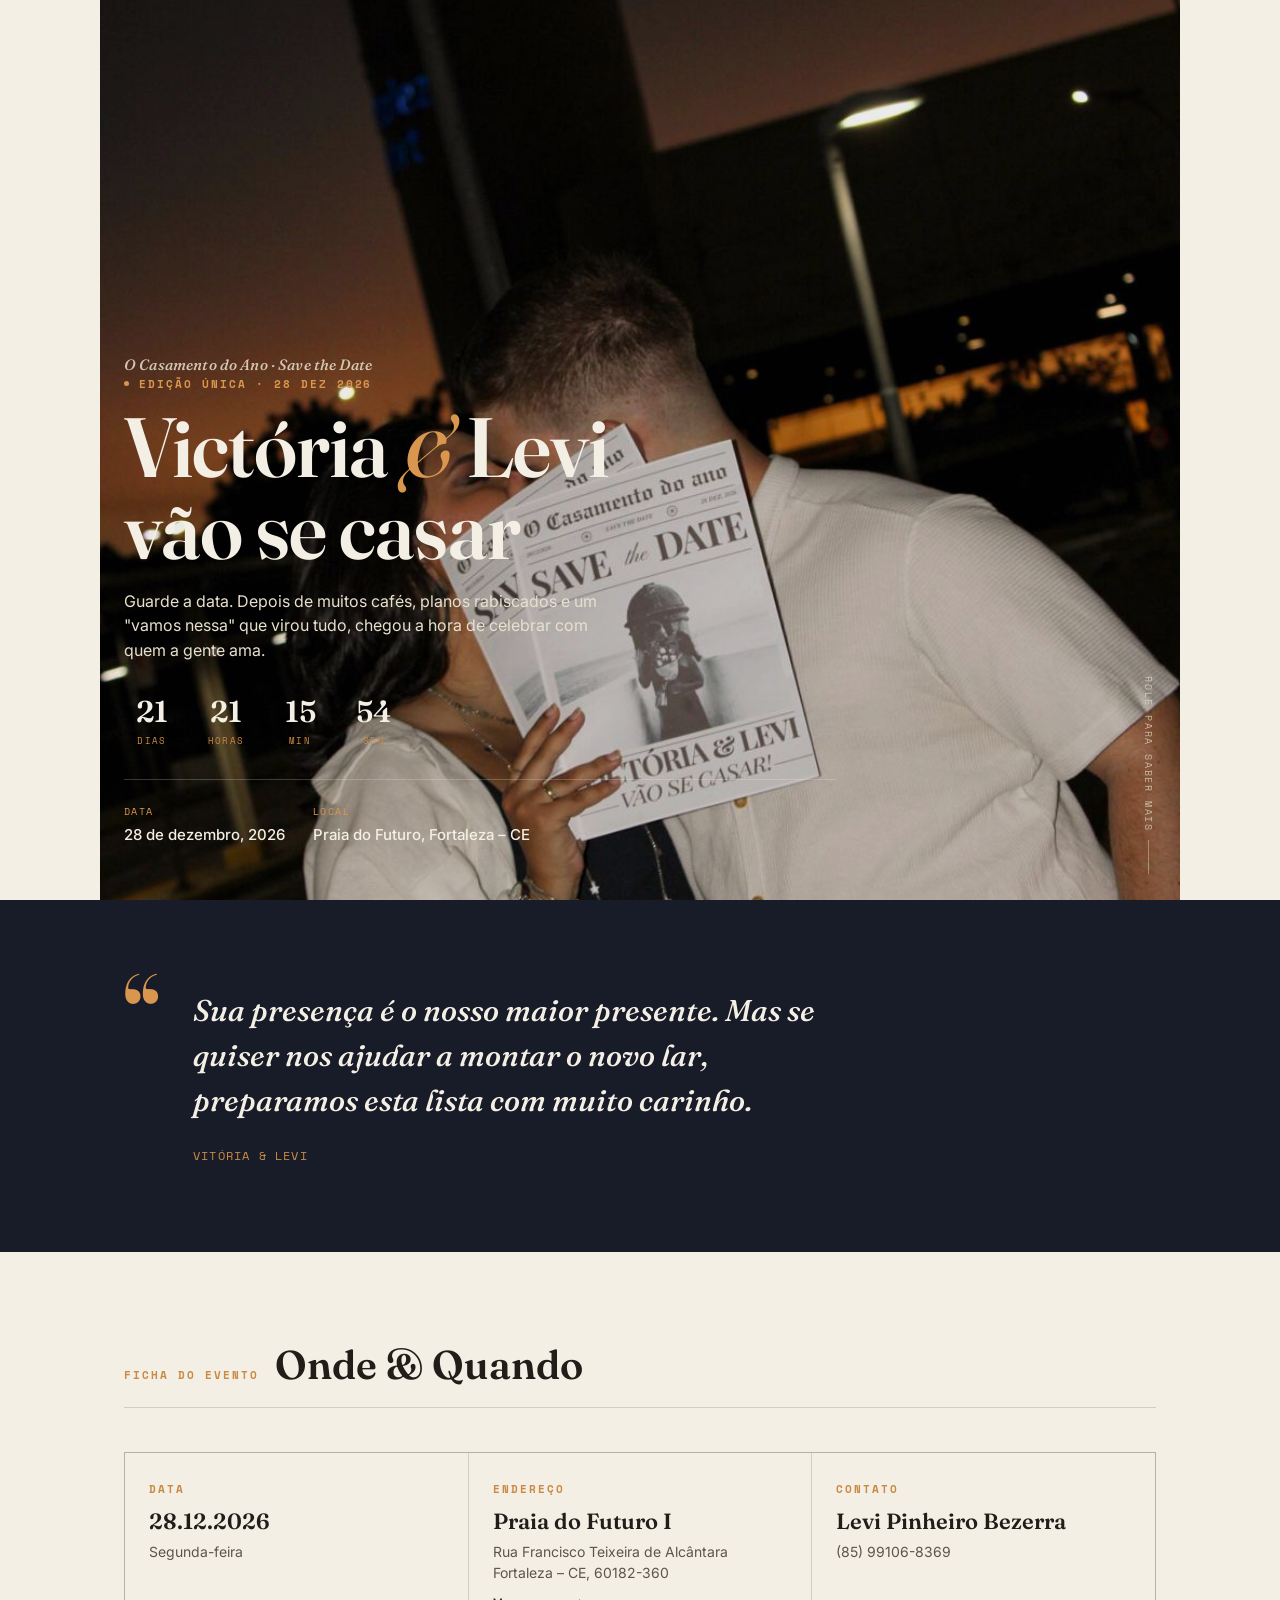
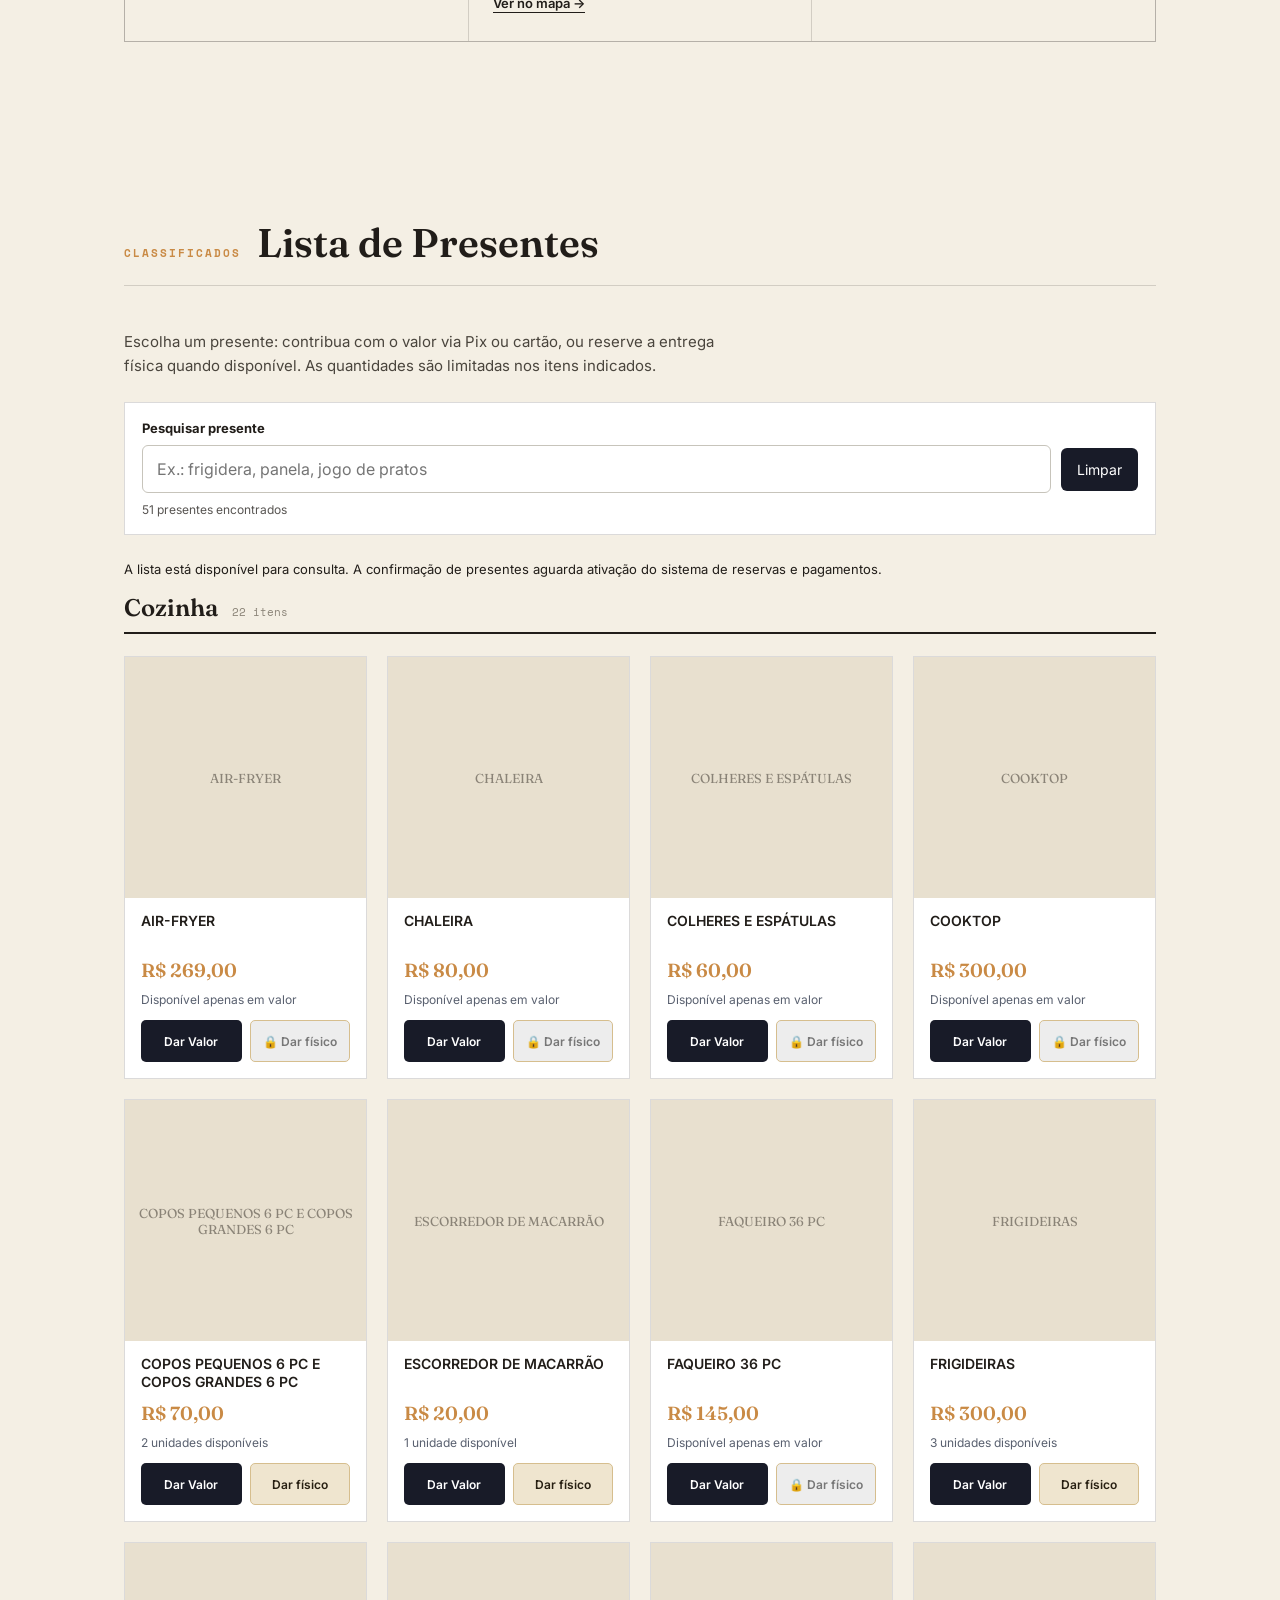
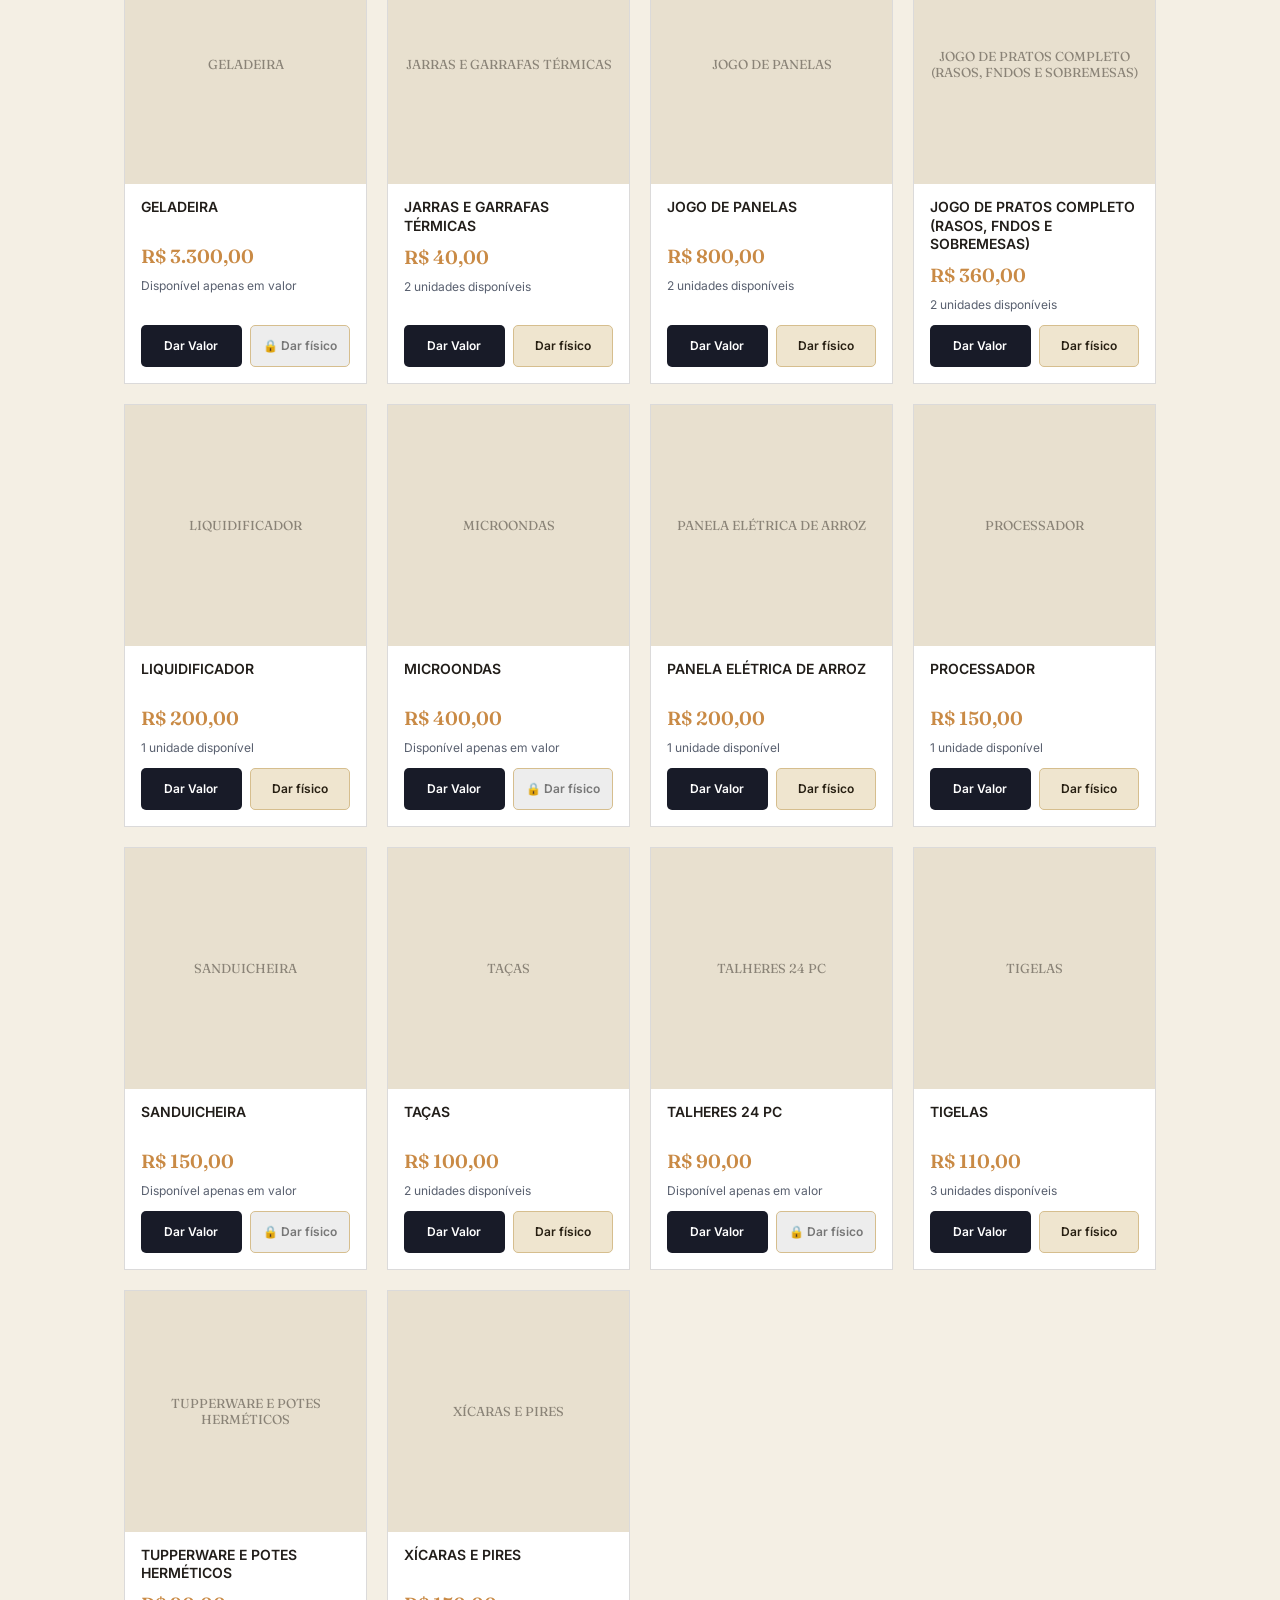
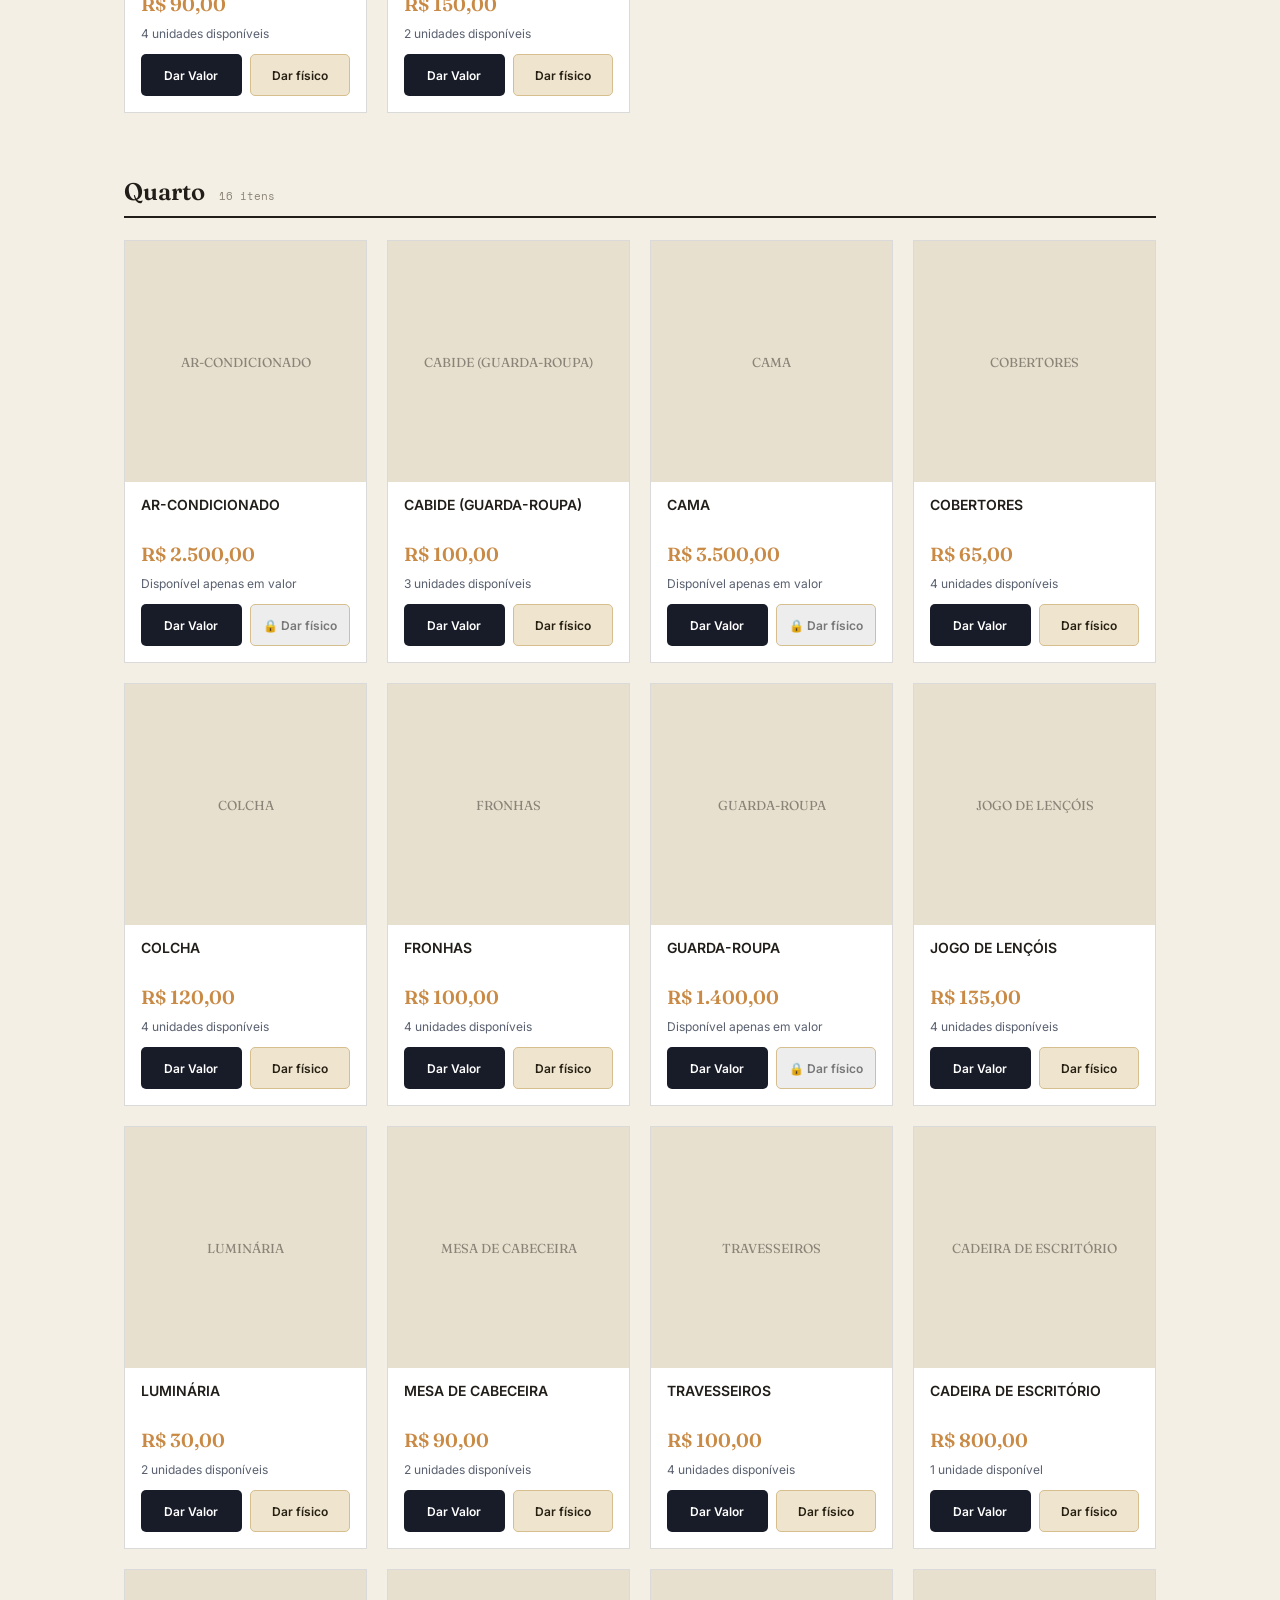
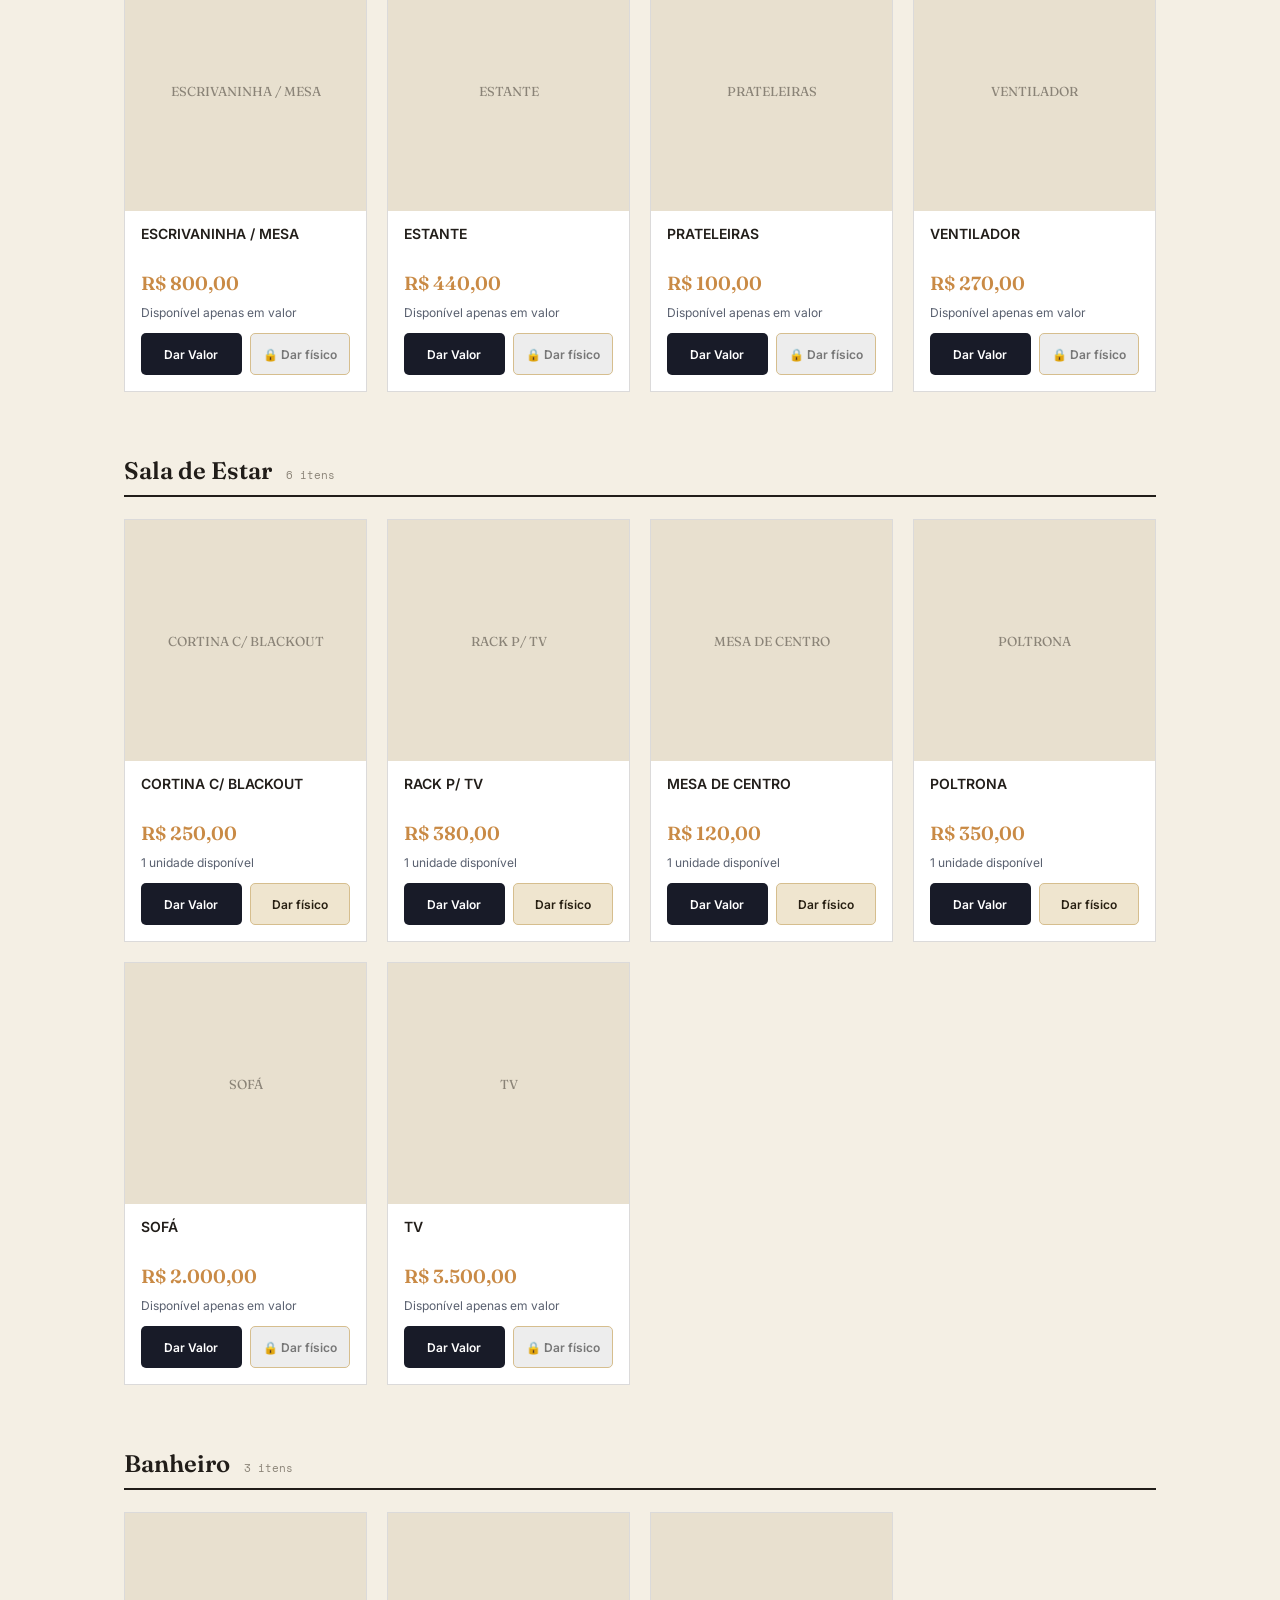
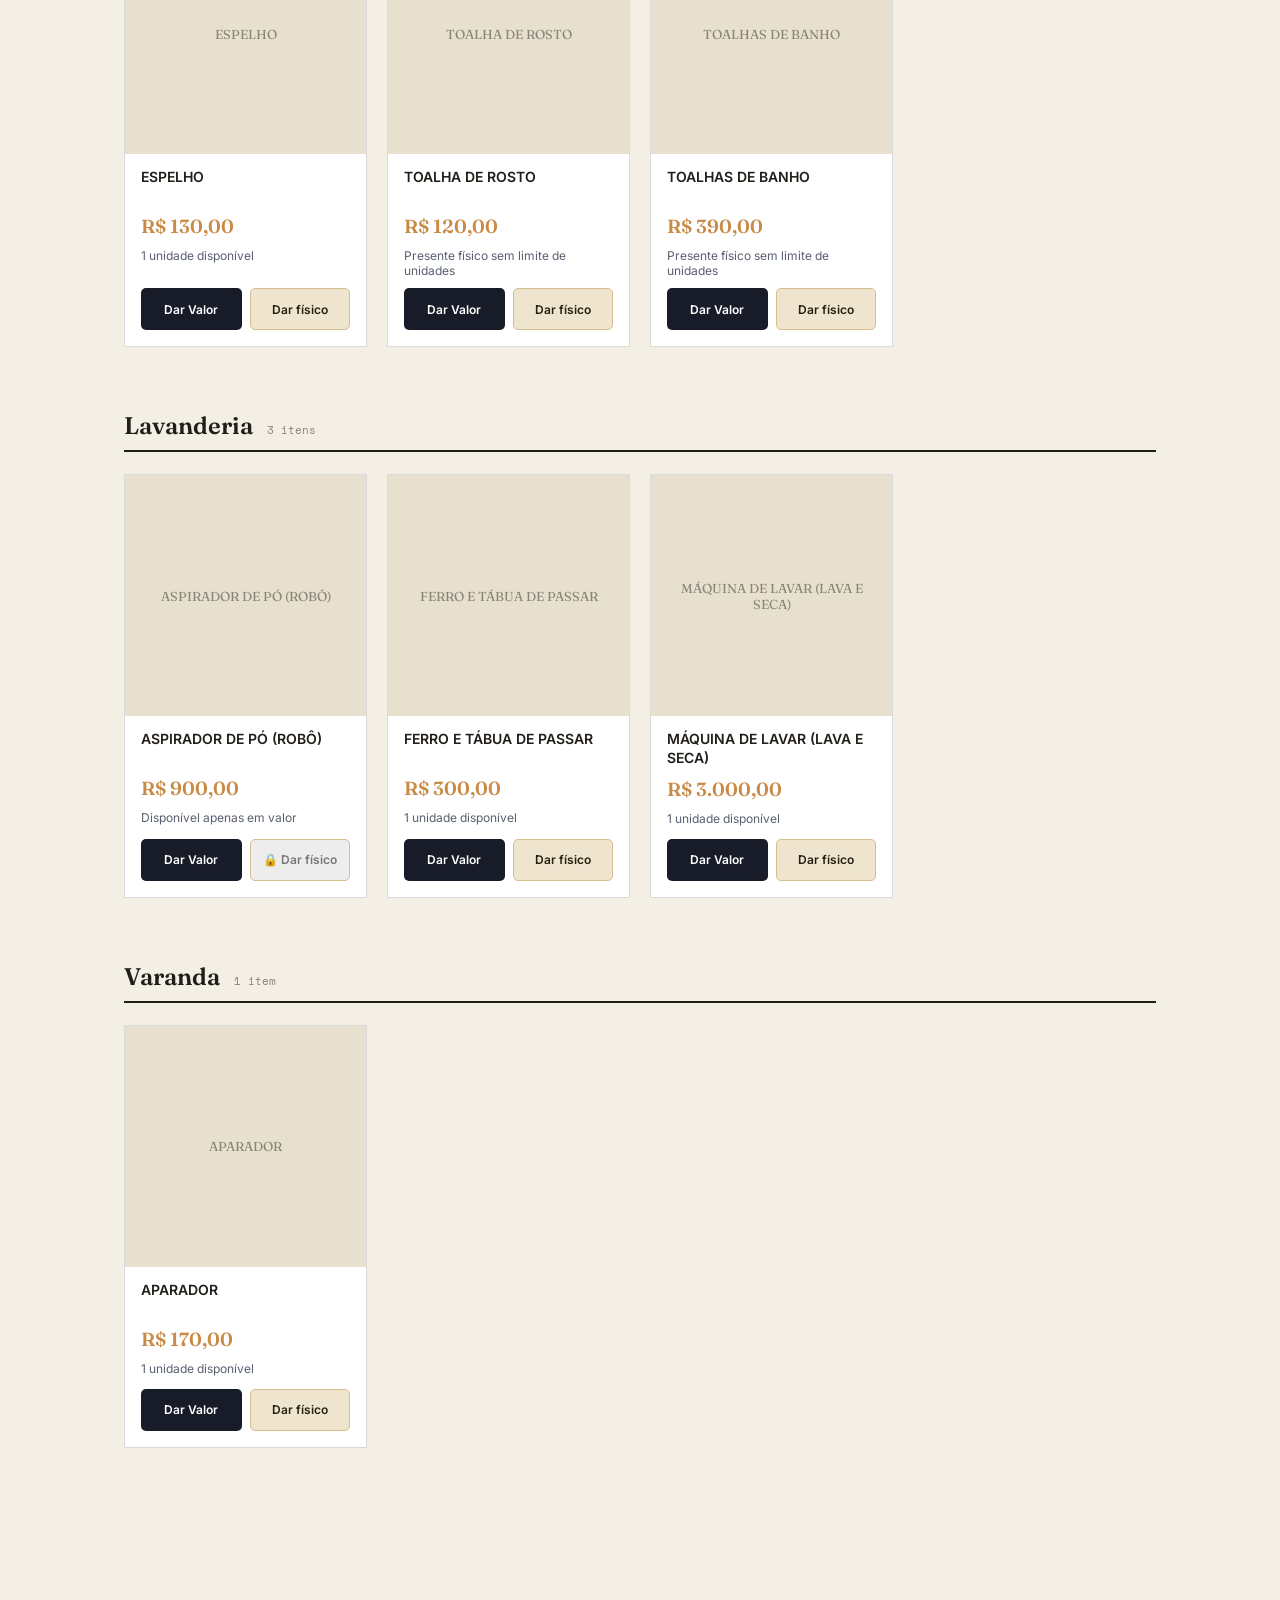
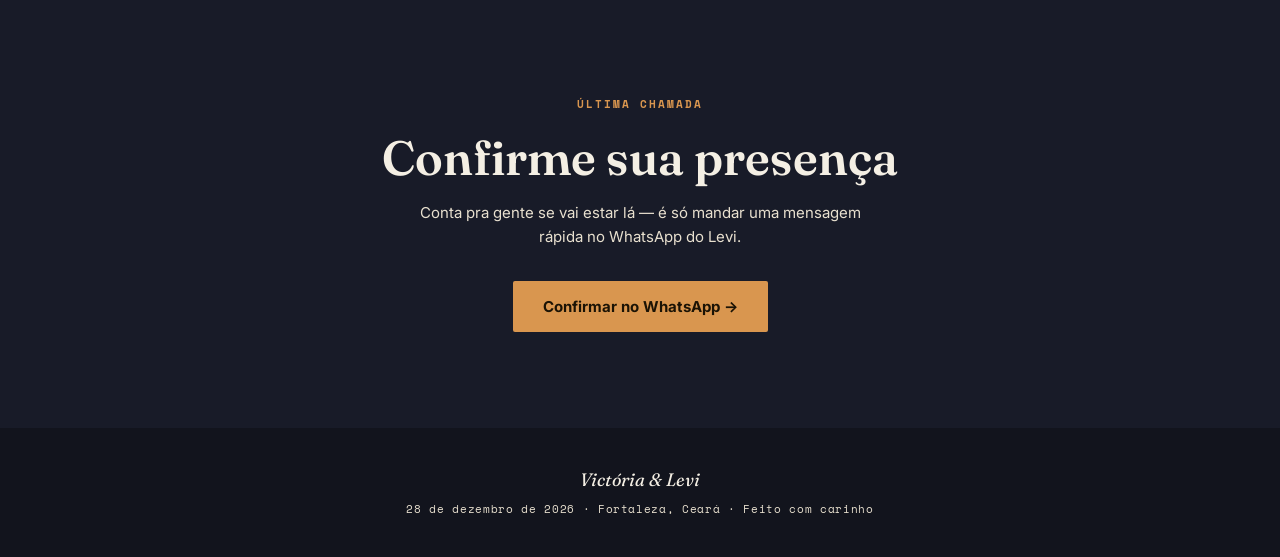
==== commit 25d1ff9e: "Corrige exibição condicional do valor extra e foco acessível nos botões de presente" ====
--- a/index.html
+++ b/index.html
@@ -487,6 +487,8 @@
 .gift-submit{width:100%;background:#181b28;color:white;padding:14px;border:0;border-radius:7px;font-weight:700;cursor:pointer}
 .gift-submit:disabled{opacity:.55;cursor:wait}
 #gift-form-error{font-size:12px;color:#a13240}
+#gift-extra-label[hidden]{display:none!important}
+.gift-search-wrap input[type=search]:focus-visible,.gift-actions button:focus-visible,.gift-submit:focus-visible{outline:3px solid #b99b54;outline-offset:2px}
 @media(max-width:500px){.gift-search-line{flex-wrap:wrap}.gift-search-line button{width:100%}.gift-dialog{padding:23px}}
 </style>
 </head>
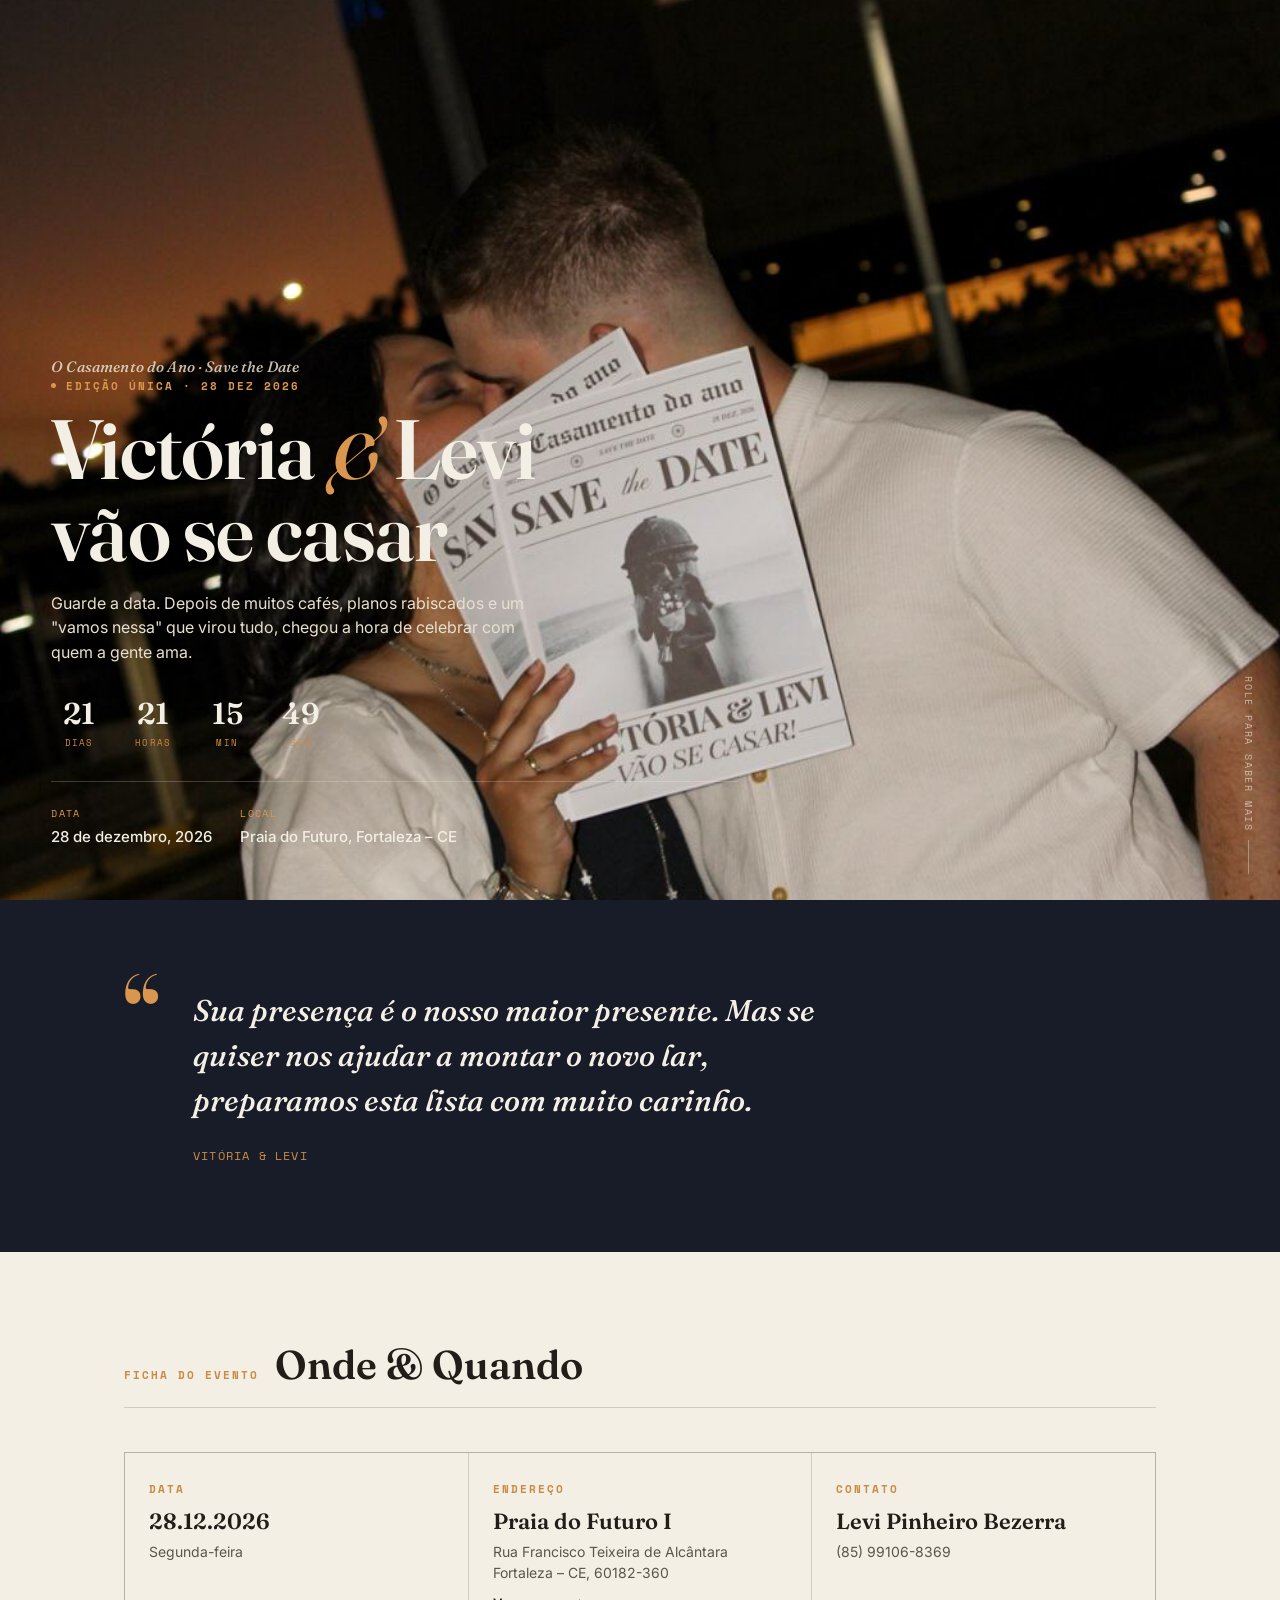
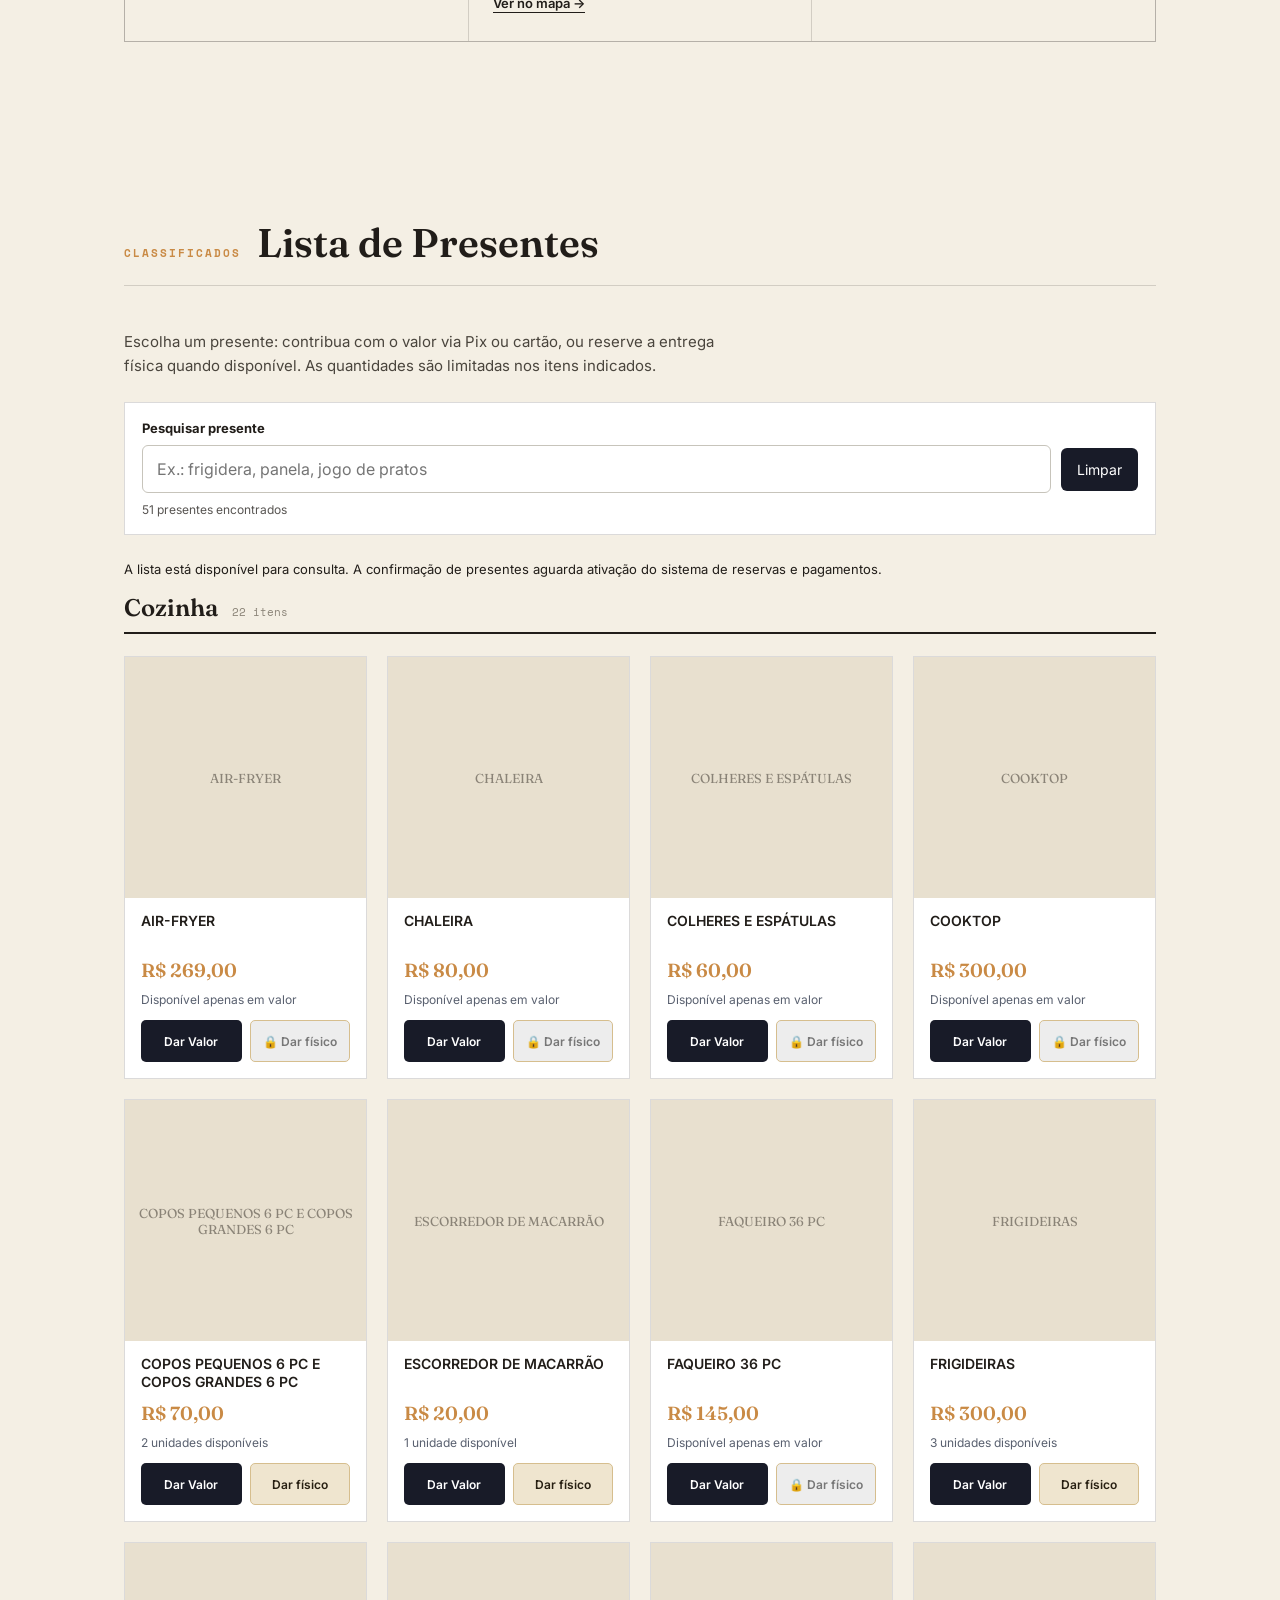
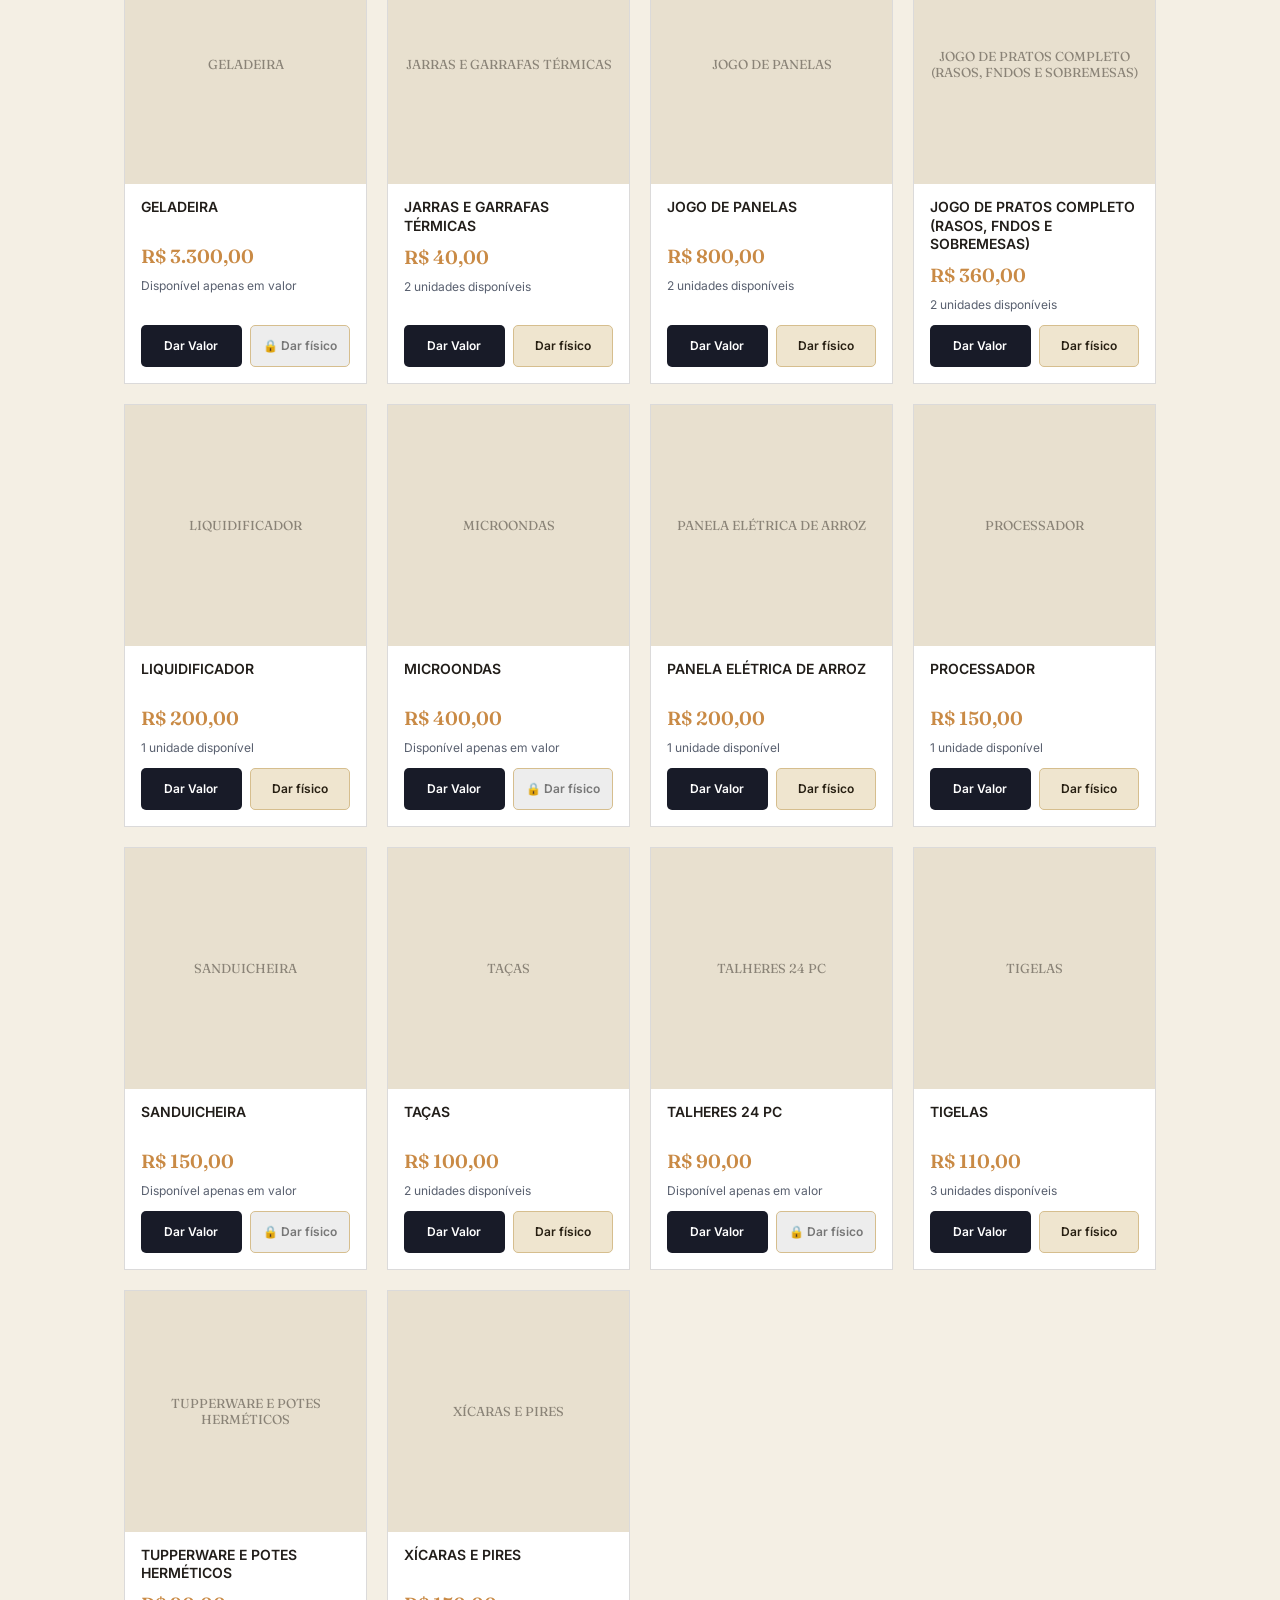
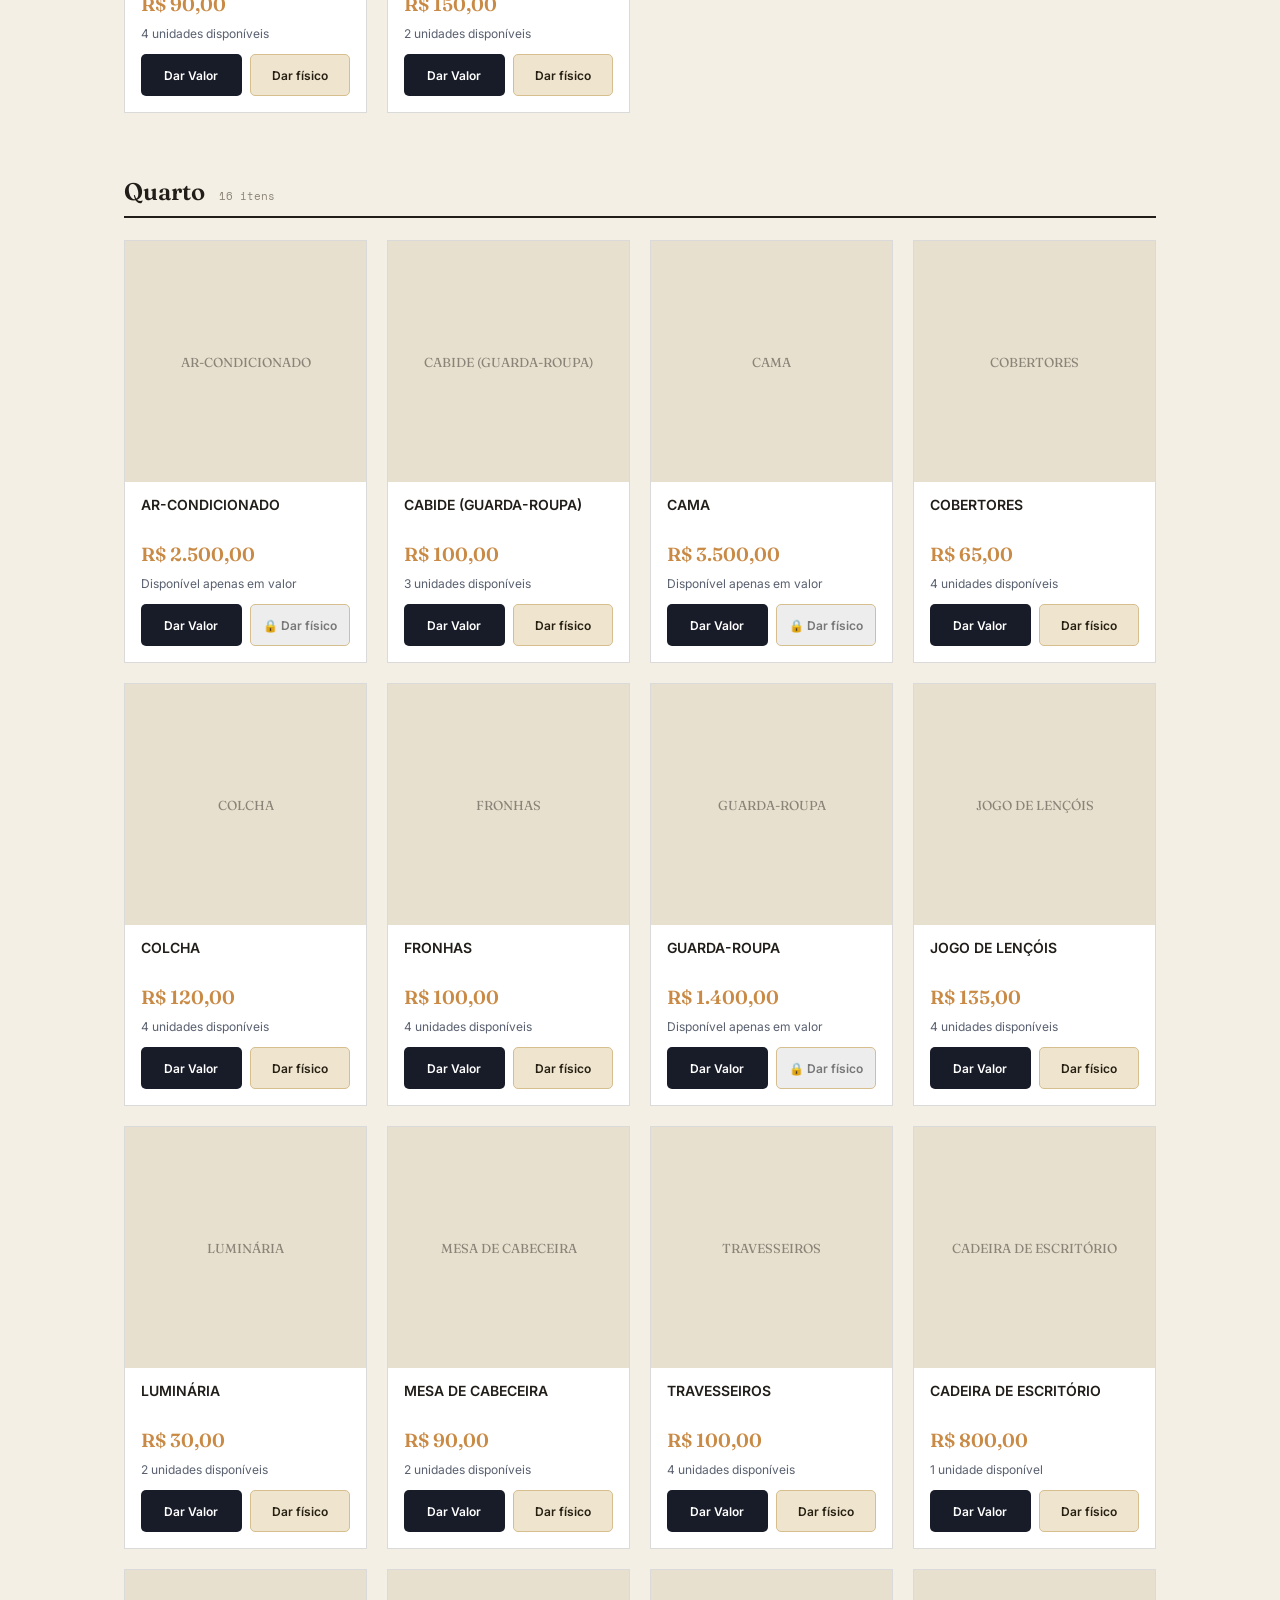
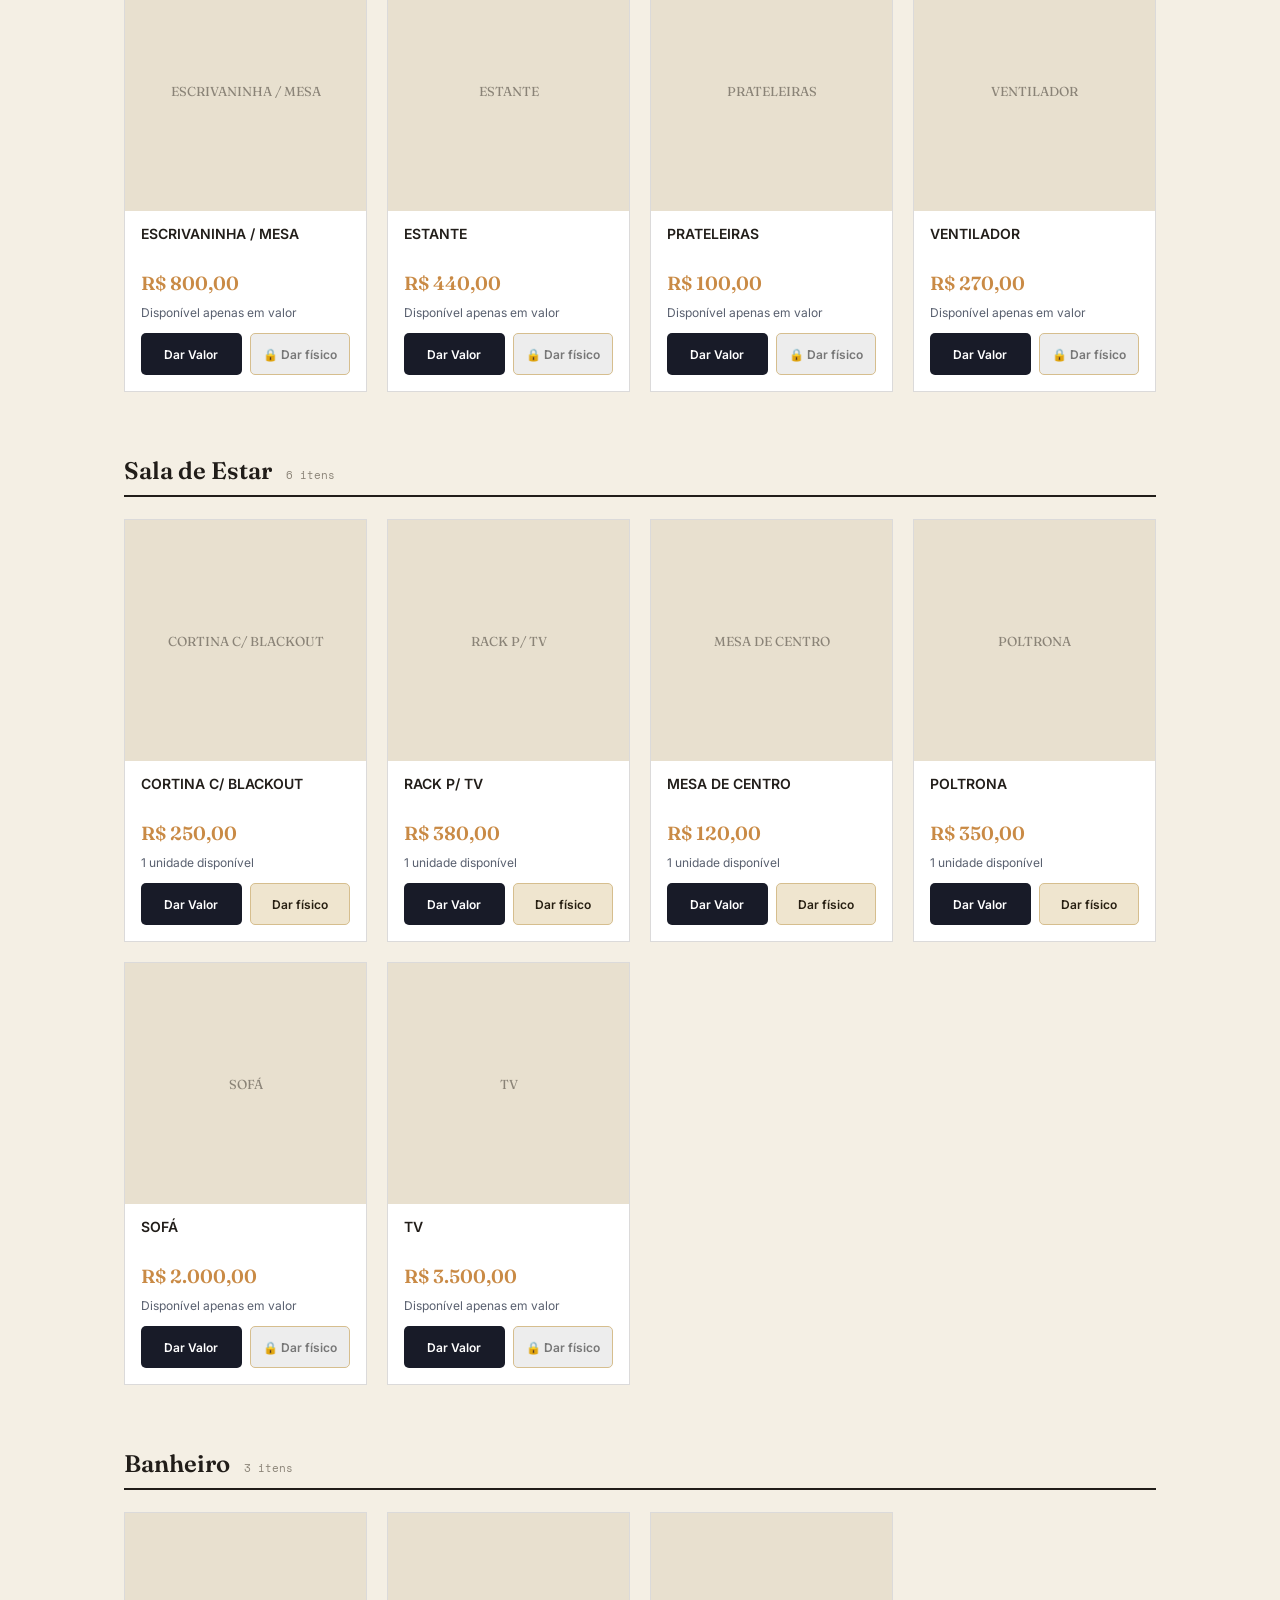
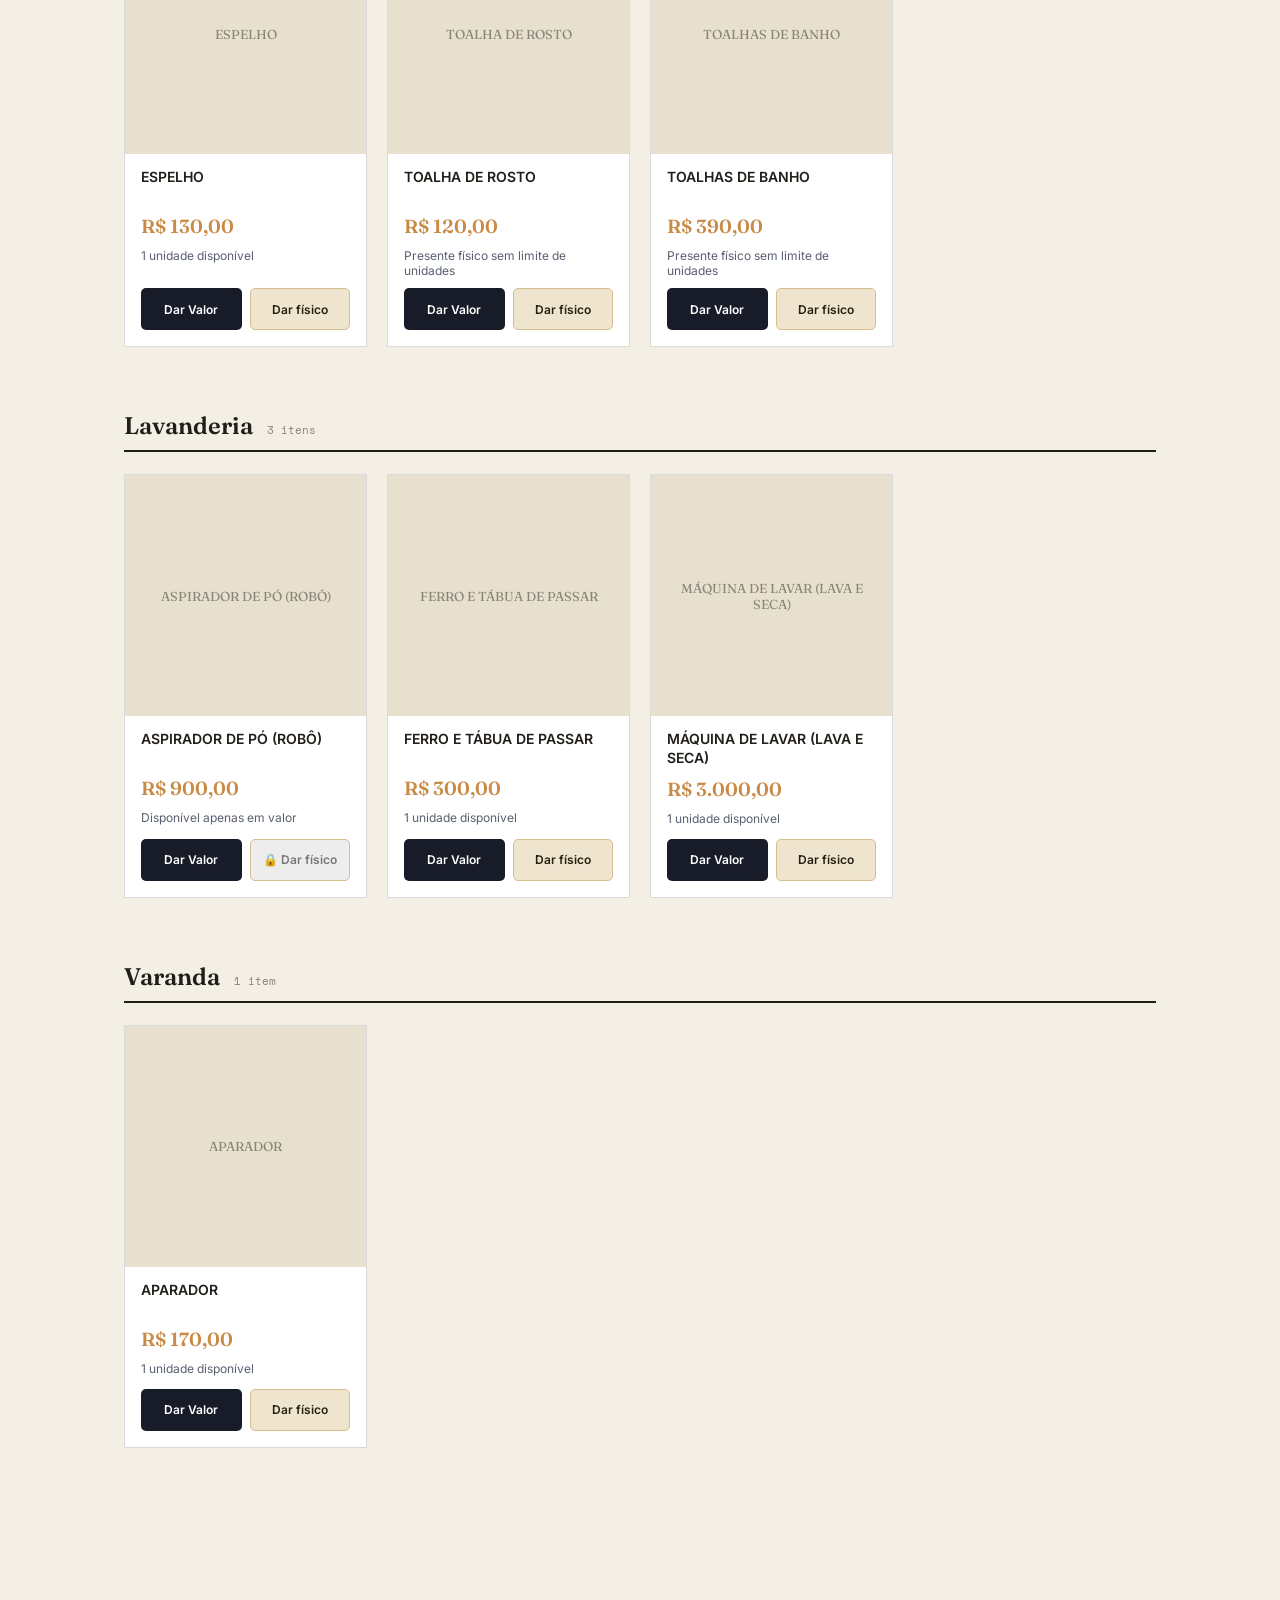
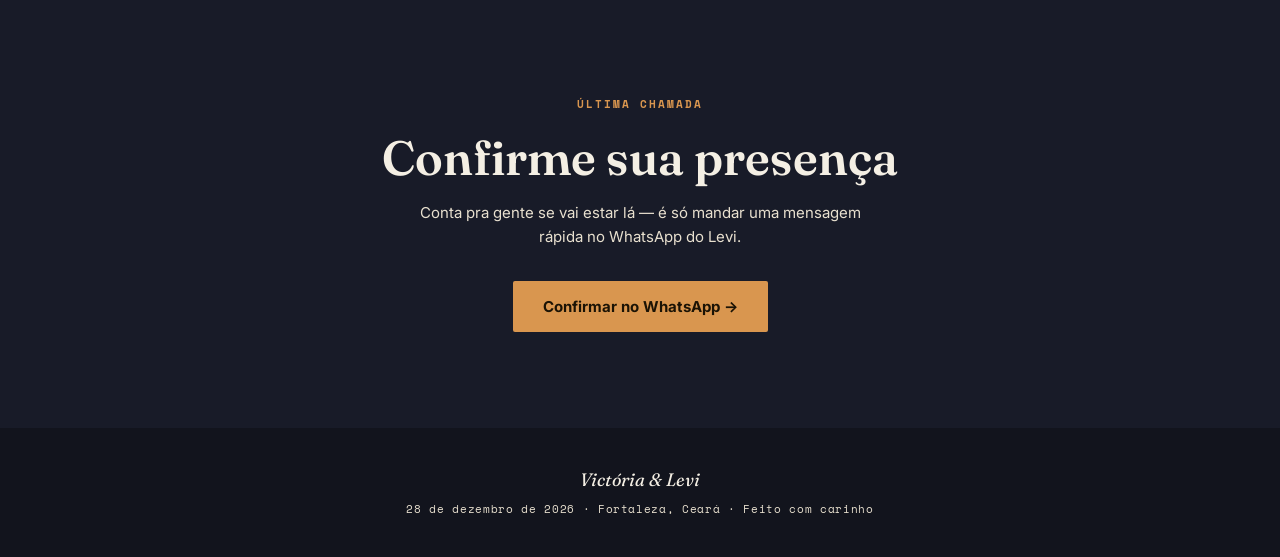
==== commit d94cb8c9: "Hero do casamento ocupa toda a largura e altura com imagem responsiva" ====
--- a/index.html
+++ b/index.html
@@ -63,6 +63,10 @@
   .hero{
     position:relative;
     min-height:100svh;
+    min-height:100dvh;
+    width:100%;
+    max-width:none;
+    margin:0;
     display:flex;
     flex-direction:column;
     justify-content:flex-end;
@@ -76,8 +80,8 @@
     width:100%;
     height:100%;
     object-fit:cover;
-    object-position:50% 25%;
-    opacity:0.92;
+    object-position:center 38%;
+    opacity:1;
   }
   .hero::before{
     content:"";
@@ -89,8 +93,8 @@
   .hero-content{
     position:relative;
     z-index:2;
-    padding:0 24px 56px;
-    max-width:760px;
+    padding:0 clamp(24px,4vw,72px) clamp(50px,6vh,86px);
+    max-width:790px;
   }
   .hero .eyebrow{color:var(--amber); margin-bottom:14px; display:flex; align-items:center; gap:10px;}
   .hero .eyebrow .dot{width:5px; height:5px; background:var(--amber); border-radius:50%;}
@@ -178,6 +182,9 @@
     opacity:0.6;
   }
 
+  /* Ocupa a largura inteira mesmo com regras compartilhadas de section */
+  section.hero { width:100%; max-width:none; min-height:100svh; min-height:100dvh; margin:0; padding:0; }
+  @media(max-width:700px){.hero img.bg{object-position:57% center}.hero-content{padding:0 23px 42px}.hero h1{font-size:clamp(39px,10vw,64px)}.hero::before{background:linear-gradient(180deg,rgba(10,10,18,.15),rgba(12,12,19,.82) 95%)}}
   /* ---------- SECTION SHARED ---------- */
   section{
     padding:88px 24px;
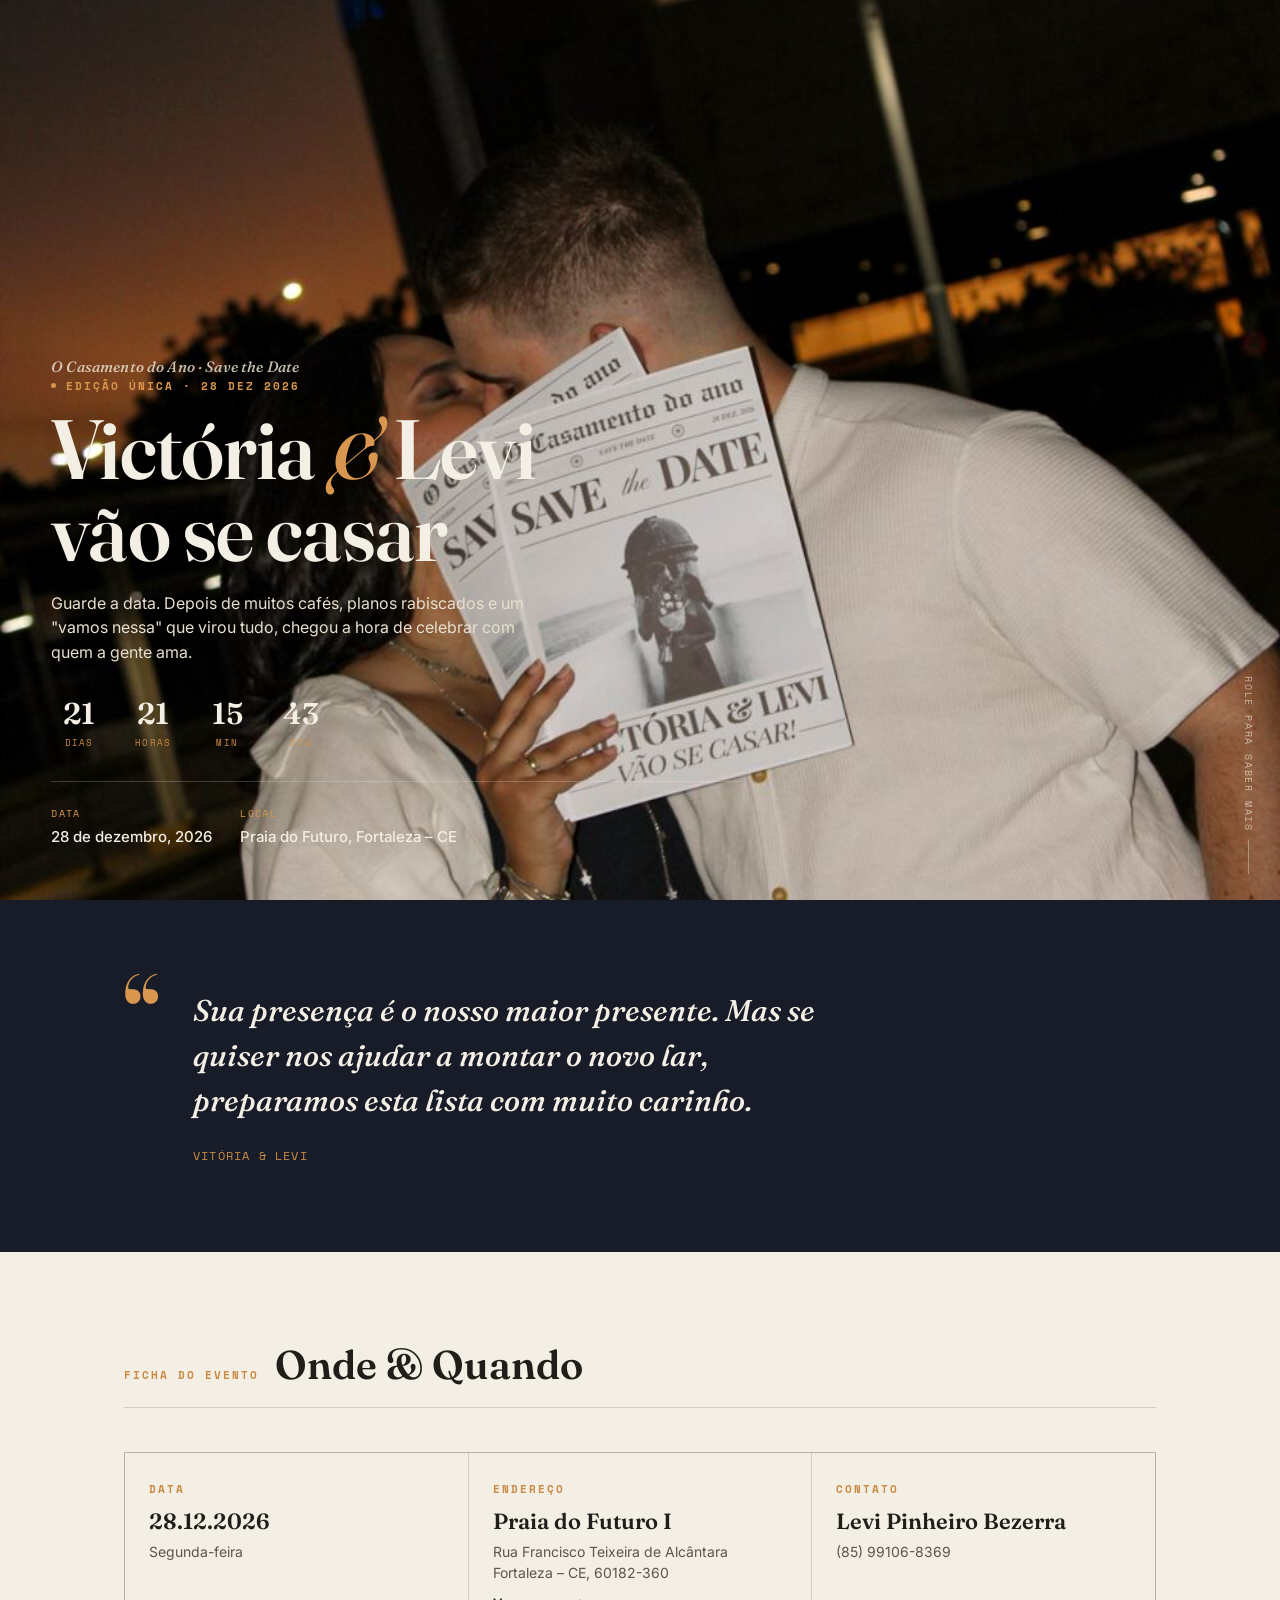
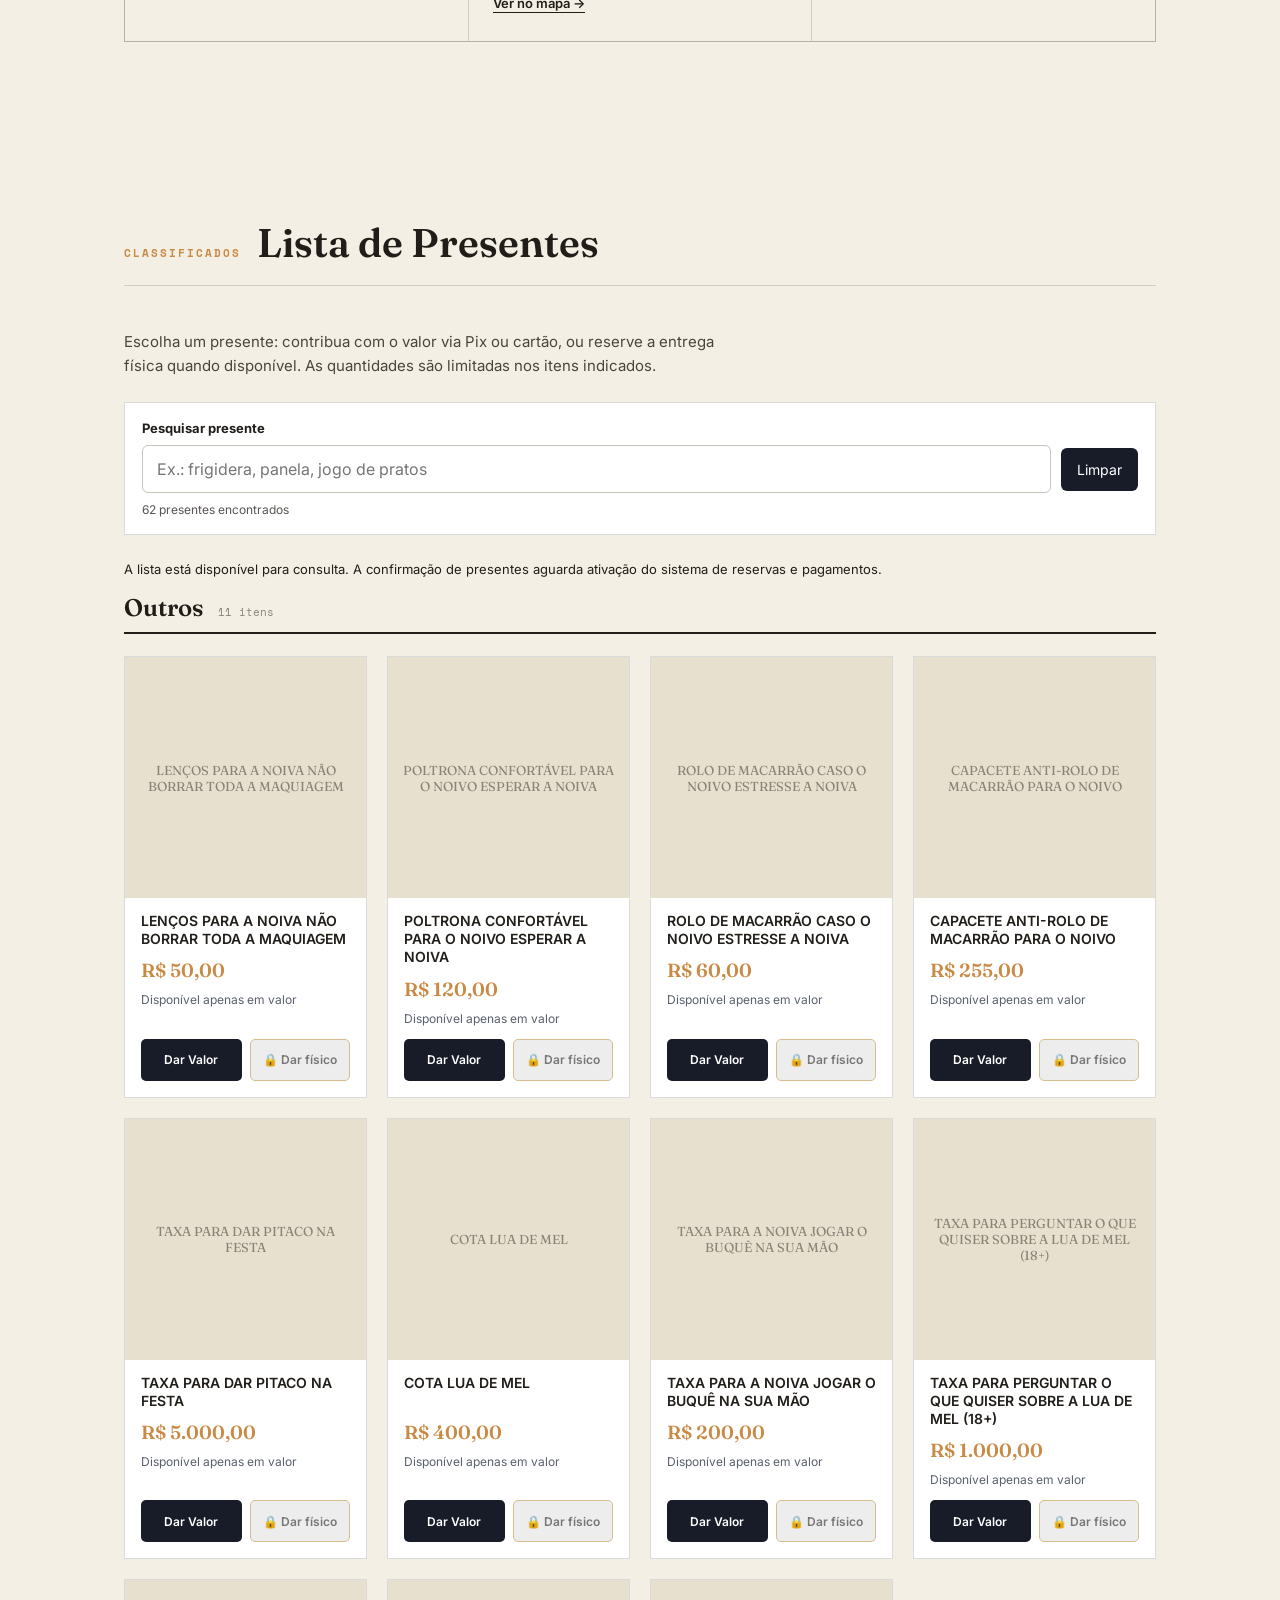
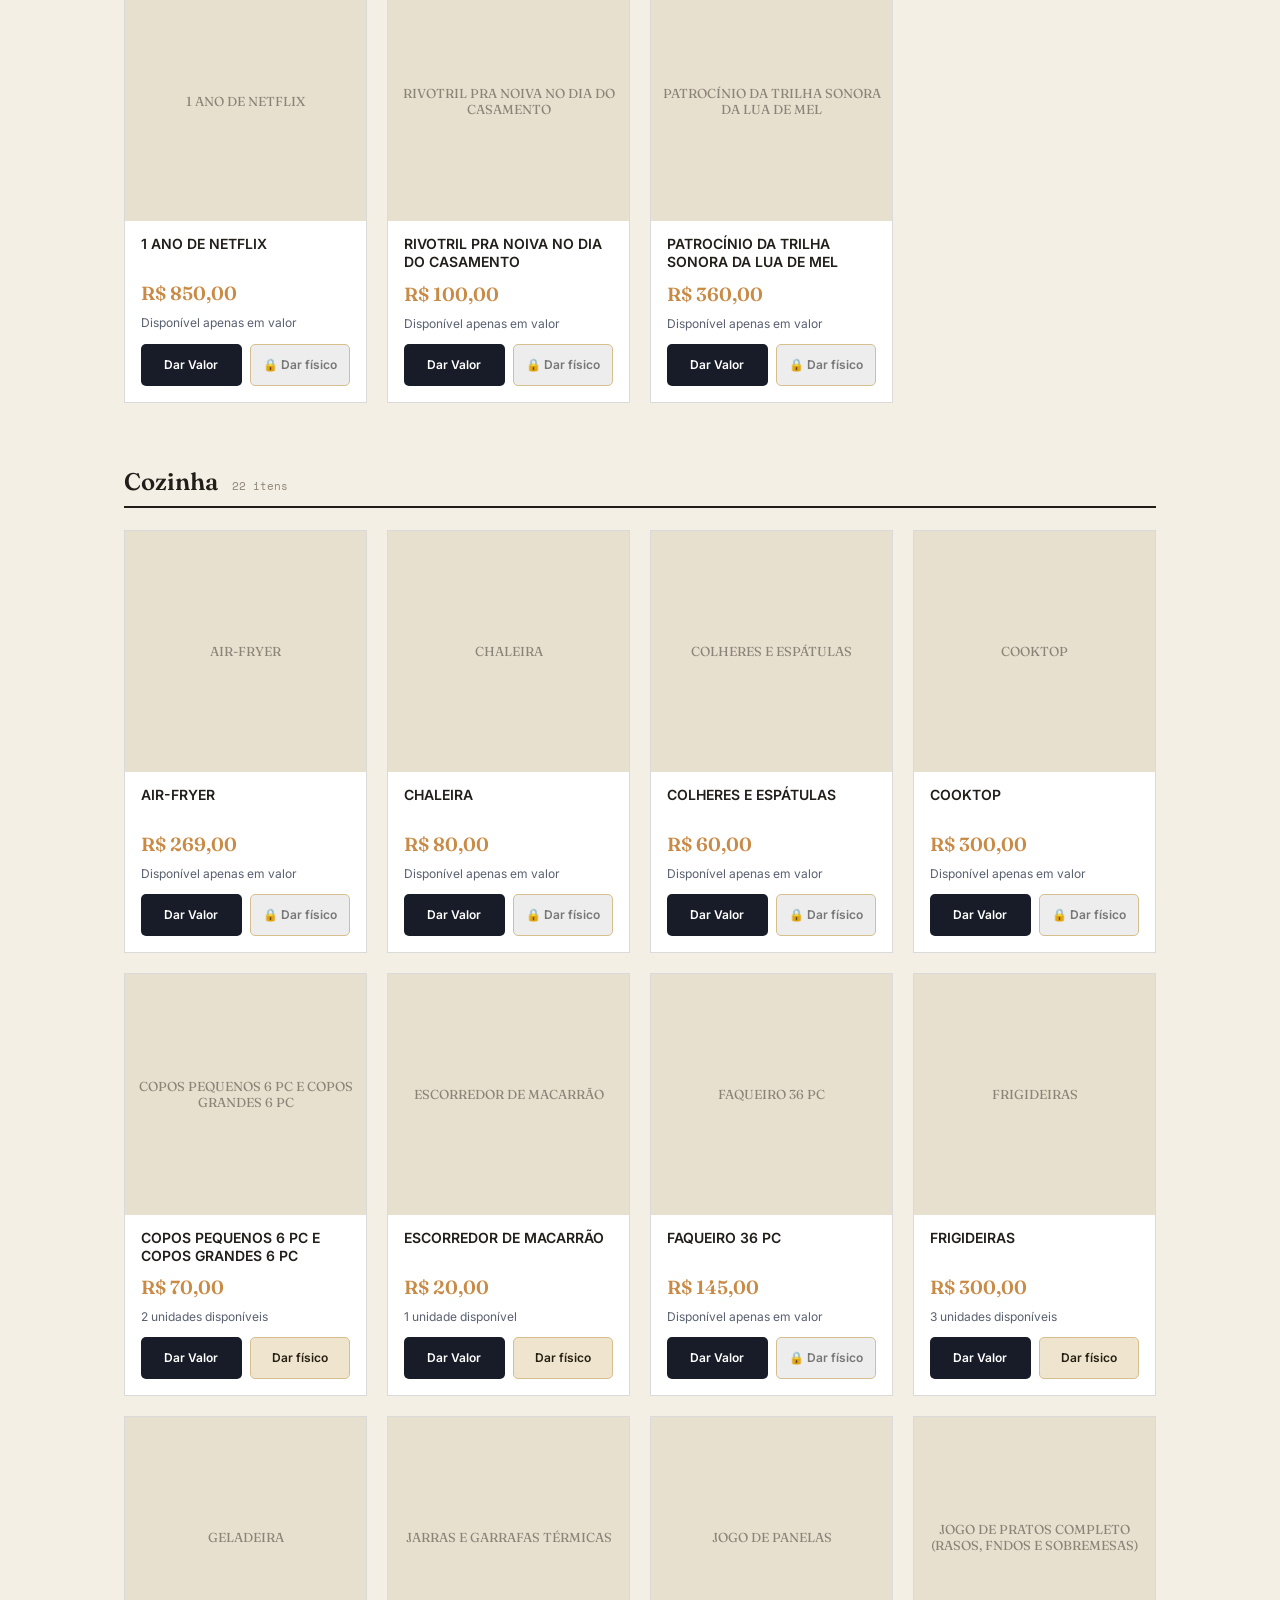
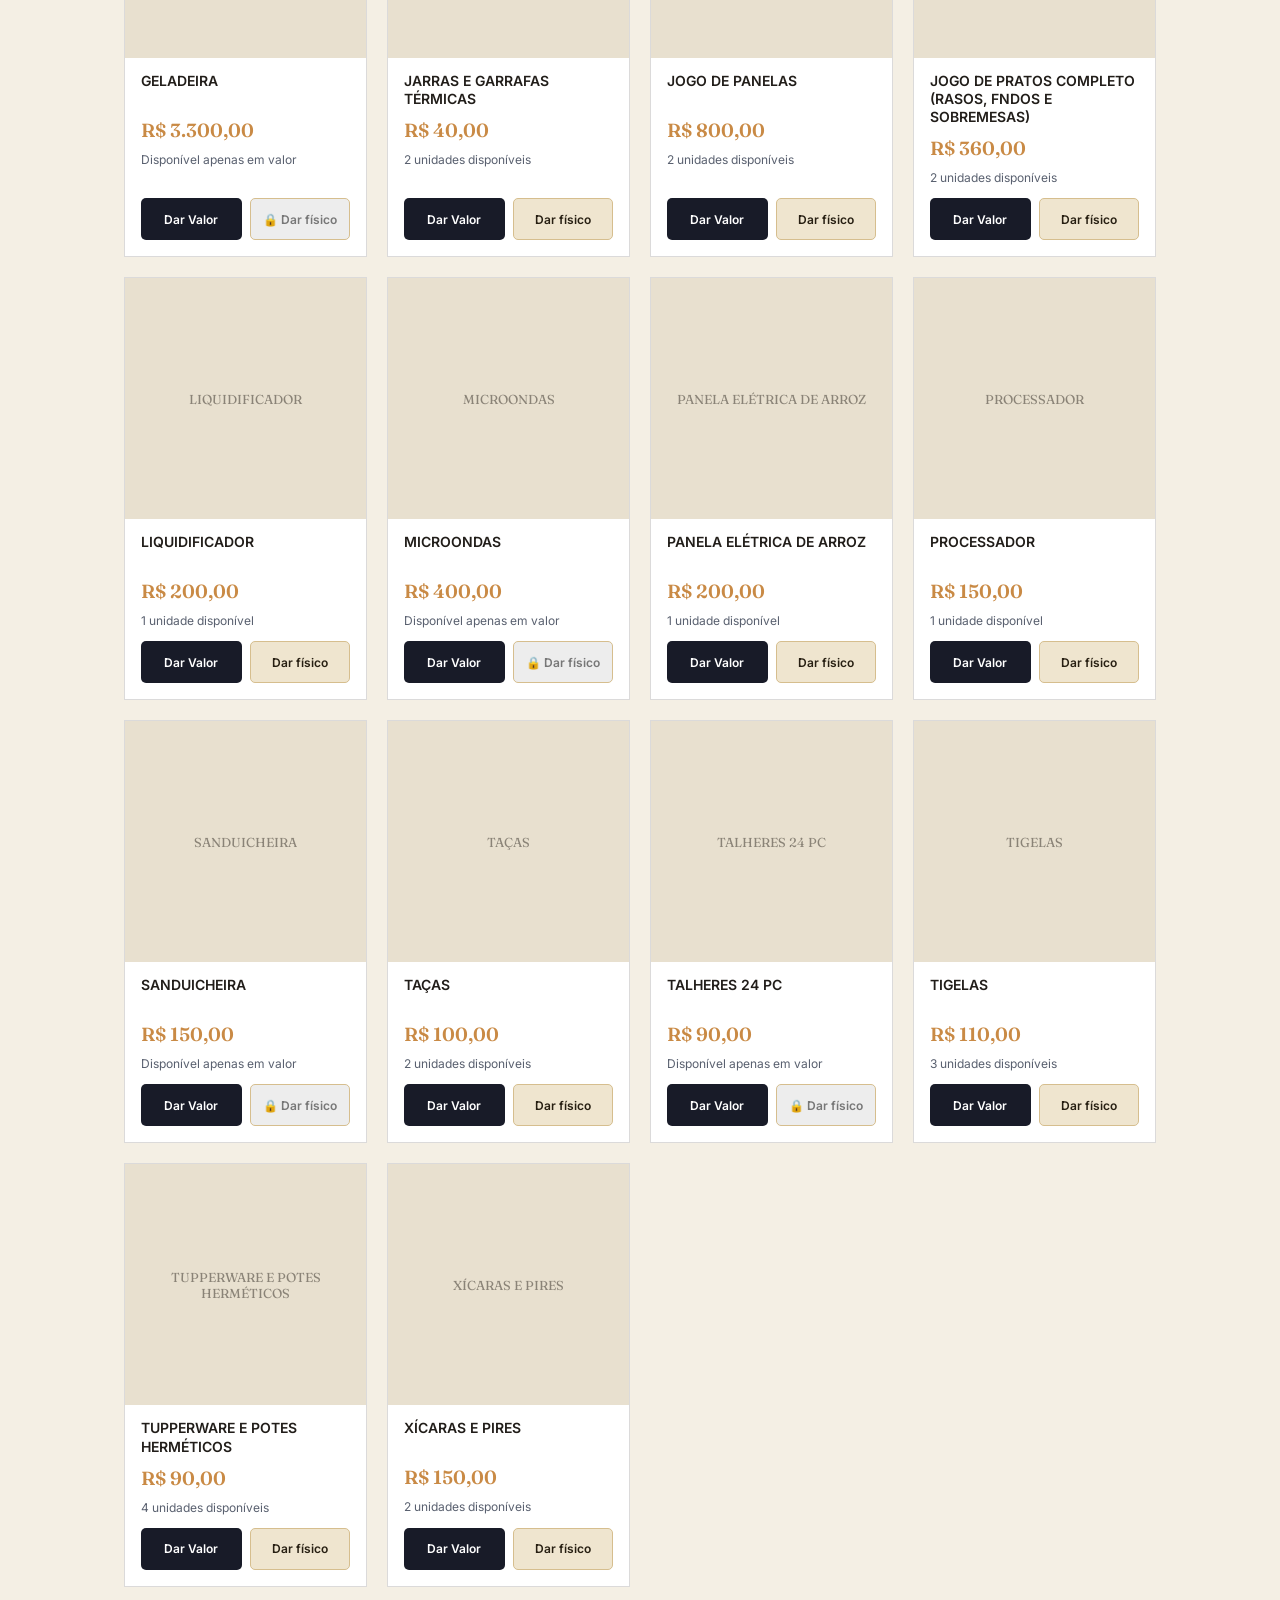
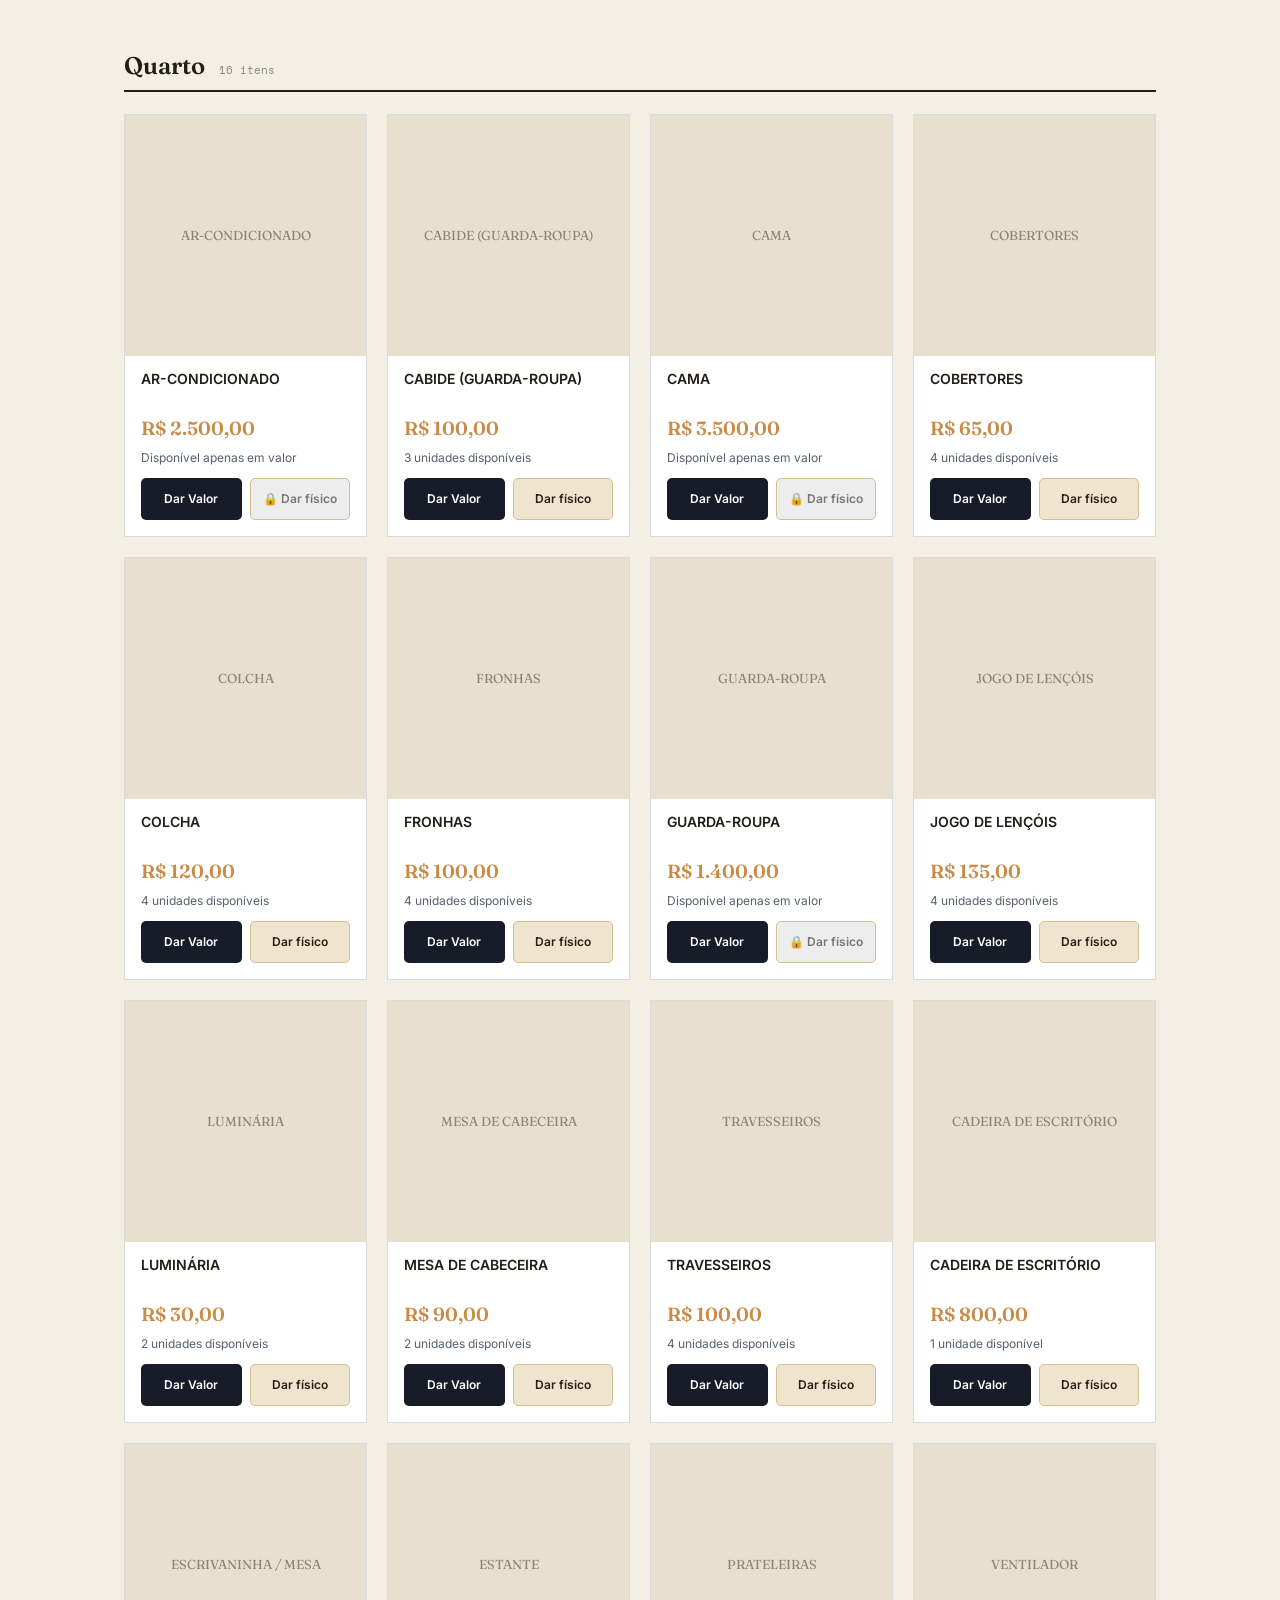
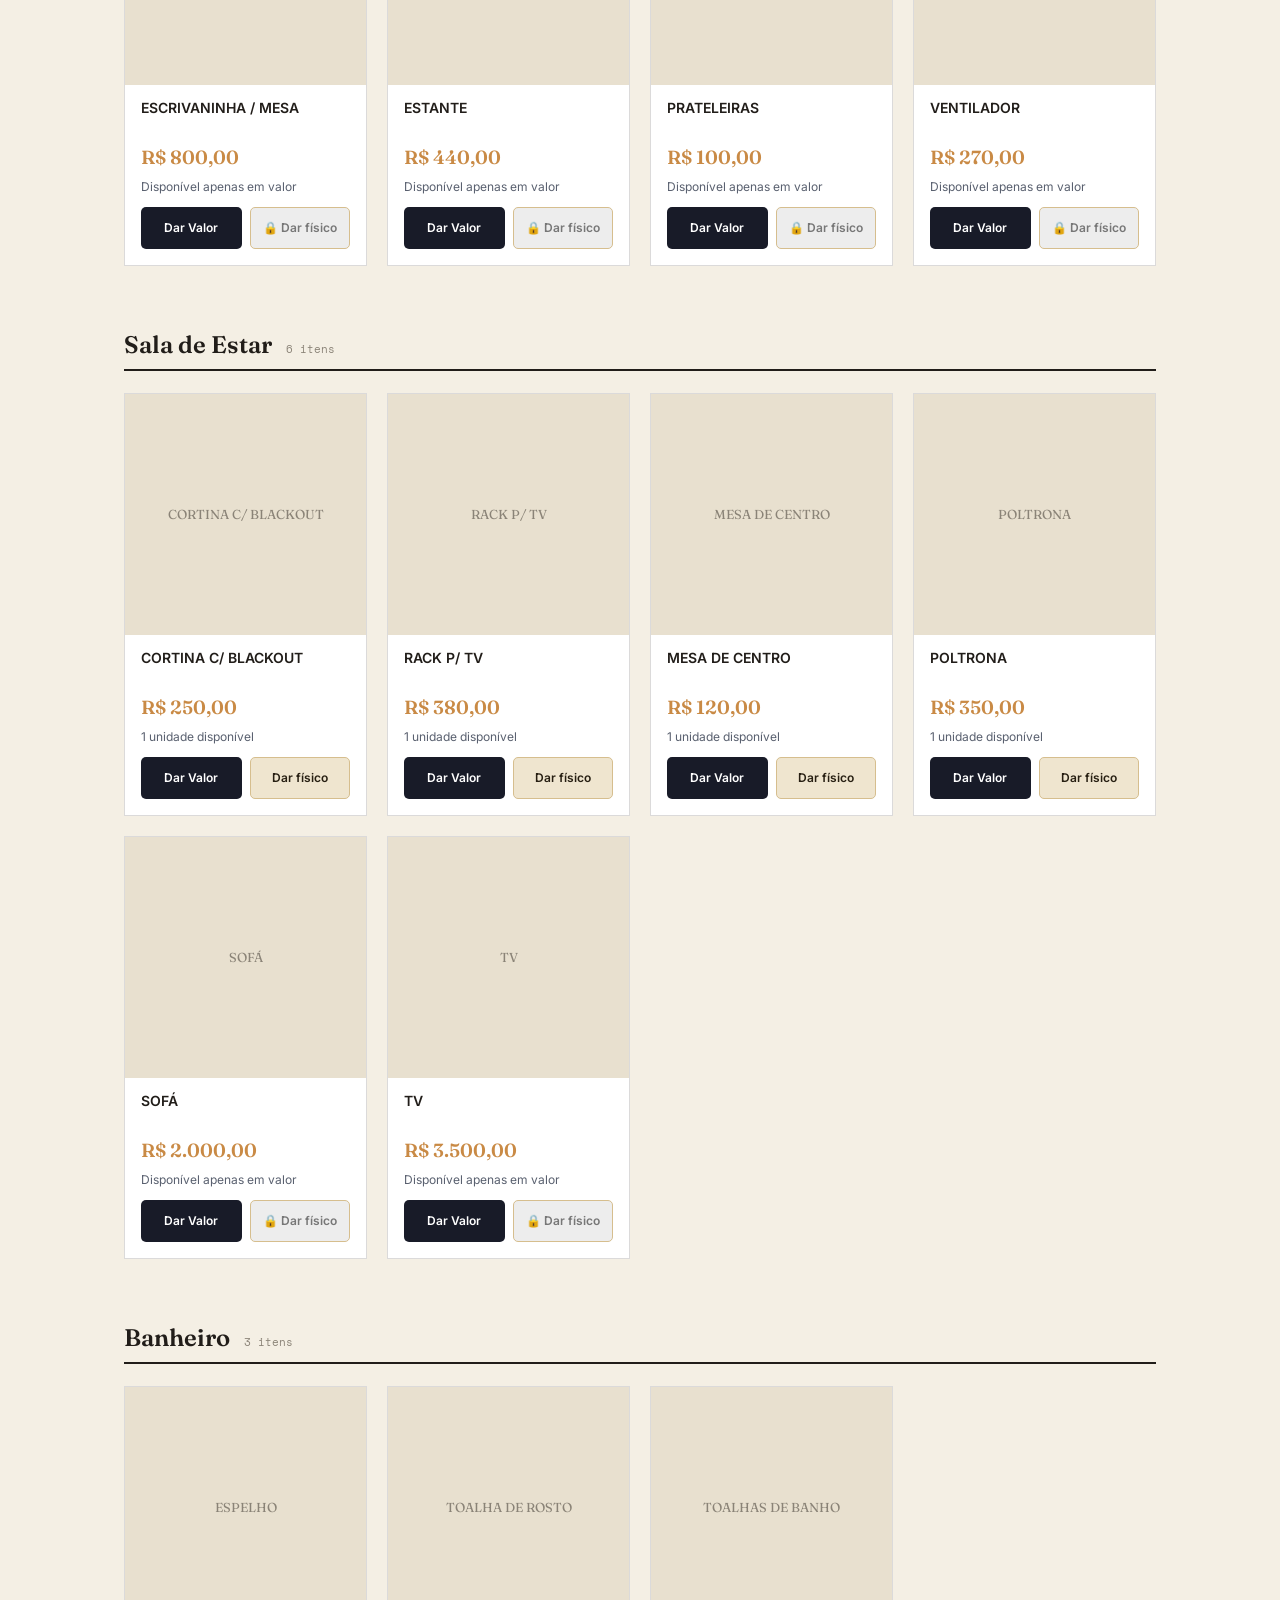
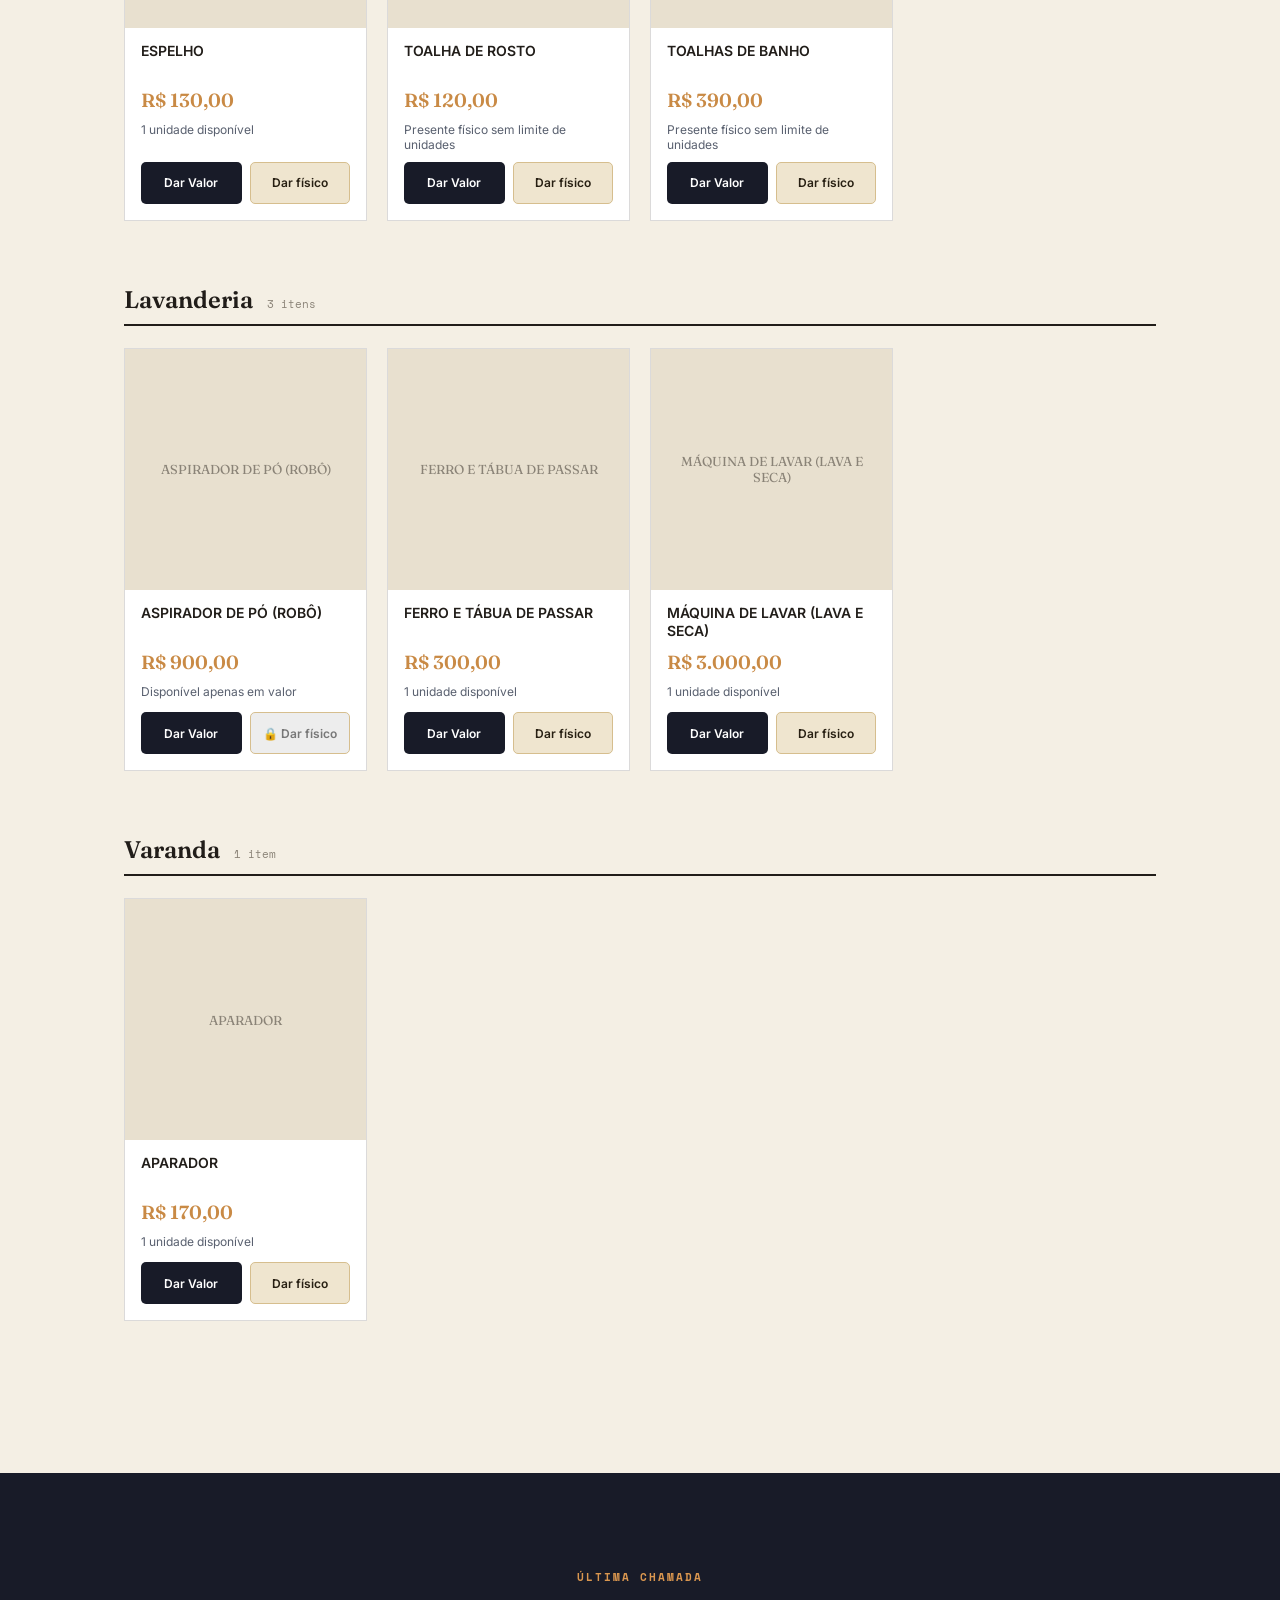
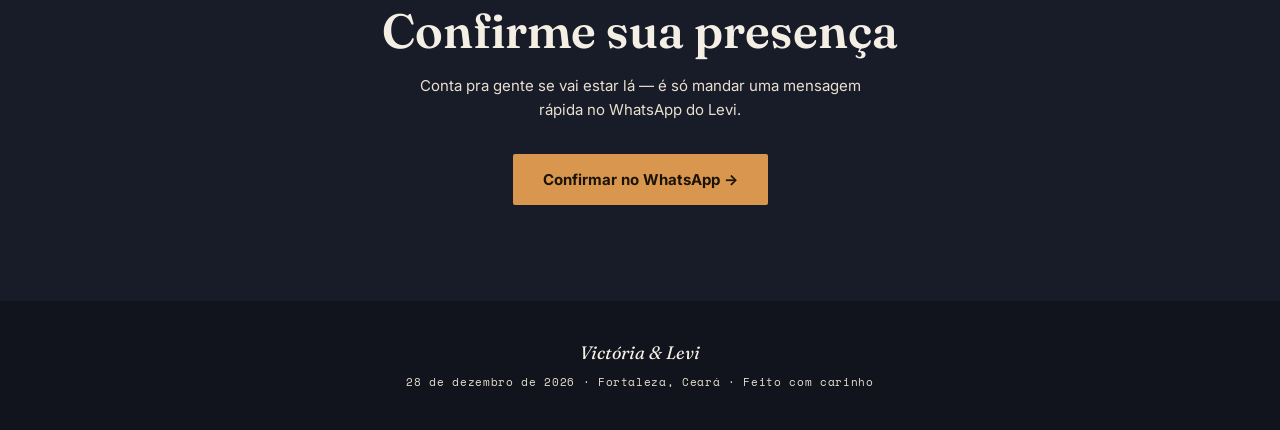
==== commit 48f00024: "Corrige callback de login ao voltar ao site público do casamento" ====
--- a/index.html
+++ b/index.html
@@ -4,6 +4,21 @@
 <meta charset="UTF-8">
 <meta name="viewport" content="width=device-width, initial-scale=1.0">
 <title>Victória & Levi &mdash; 28.12.2026</title>
+<!-- Supabase pode retornar à URL inicial quando a rota privada não está autorizada.
+     Encaminha somente callbacks de Auth; nenhuma alteração na lista de presentes. -->
+<script>
+(function(){
+  const fragment=new URLSearchParams(window.location.hash.slice(1));
+  const query=new URLSearchParams(window.location.search);
+  const isAuthReturn=fragment.has('access_token')||
+    fragment.has('error_code')||fragment.has('error')||
+    (query.has('code')&&String(query.get('code')).length>15);
+  if(isAuthReturn){
+    window.location.replace(window.location.origin+'/wedding-auth-return.html'+window.location.search+window.location.hash);
+  }
+})();
+</script>
+
 <link rel="preconnect" href="https://fonts.googleapis.com">
 <link rel="preconnect" href="https://fonts.gstatic.com" crossorigin>
 <link href="https://fonts.googleapis.com/css2?family=Fraunces:ital,opsz,wght@0,9..144,400;0,9..144,500;0,9..144,600;0,9..144,700;1,9..144,500&family=Inter:wght@400;500;600;700&family=Space+Mono:wght@400;700&display=swap" rel="stylesheet">
